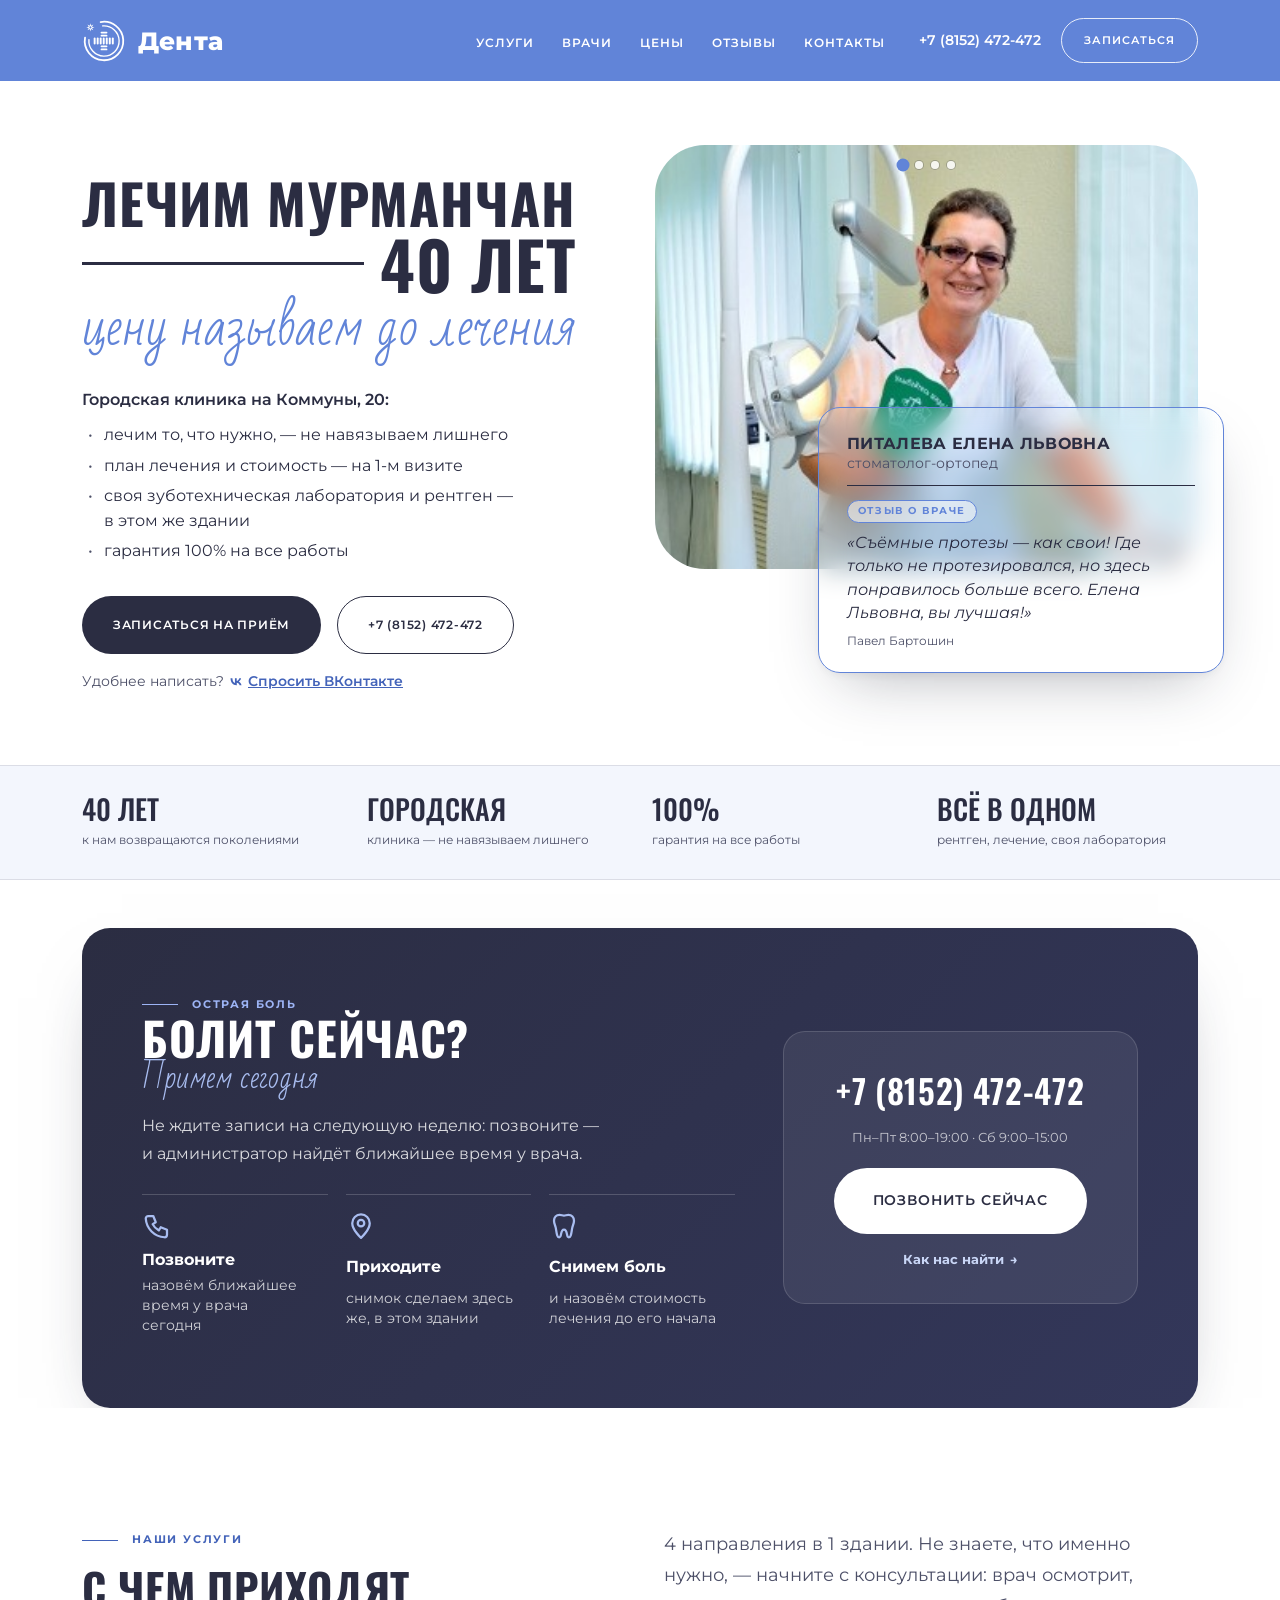
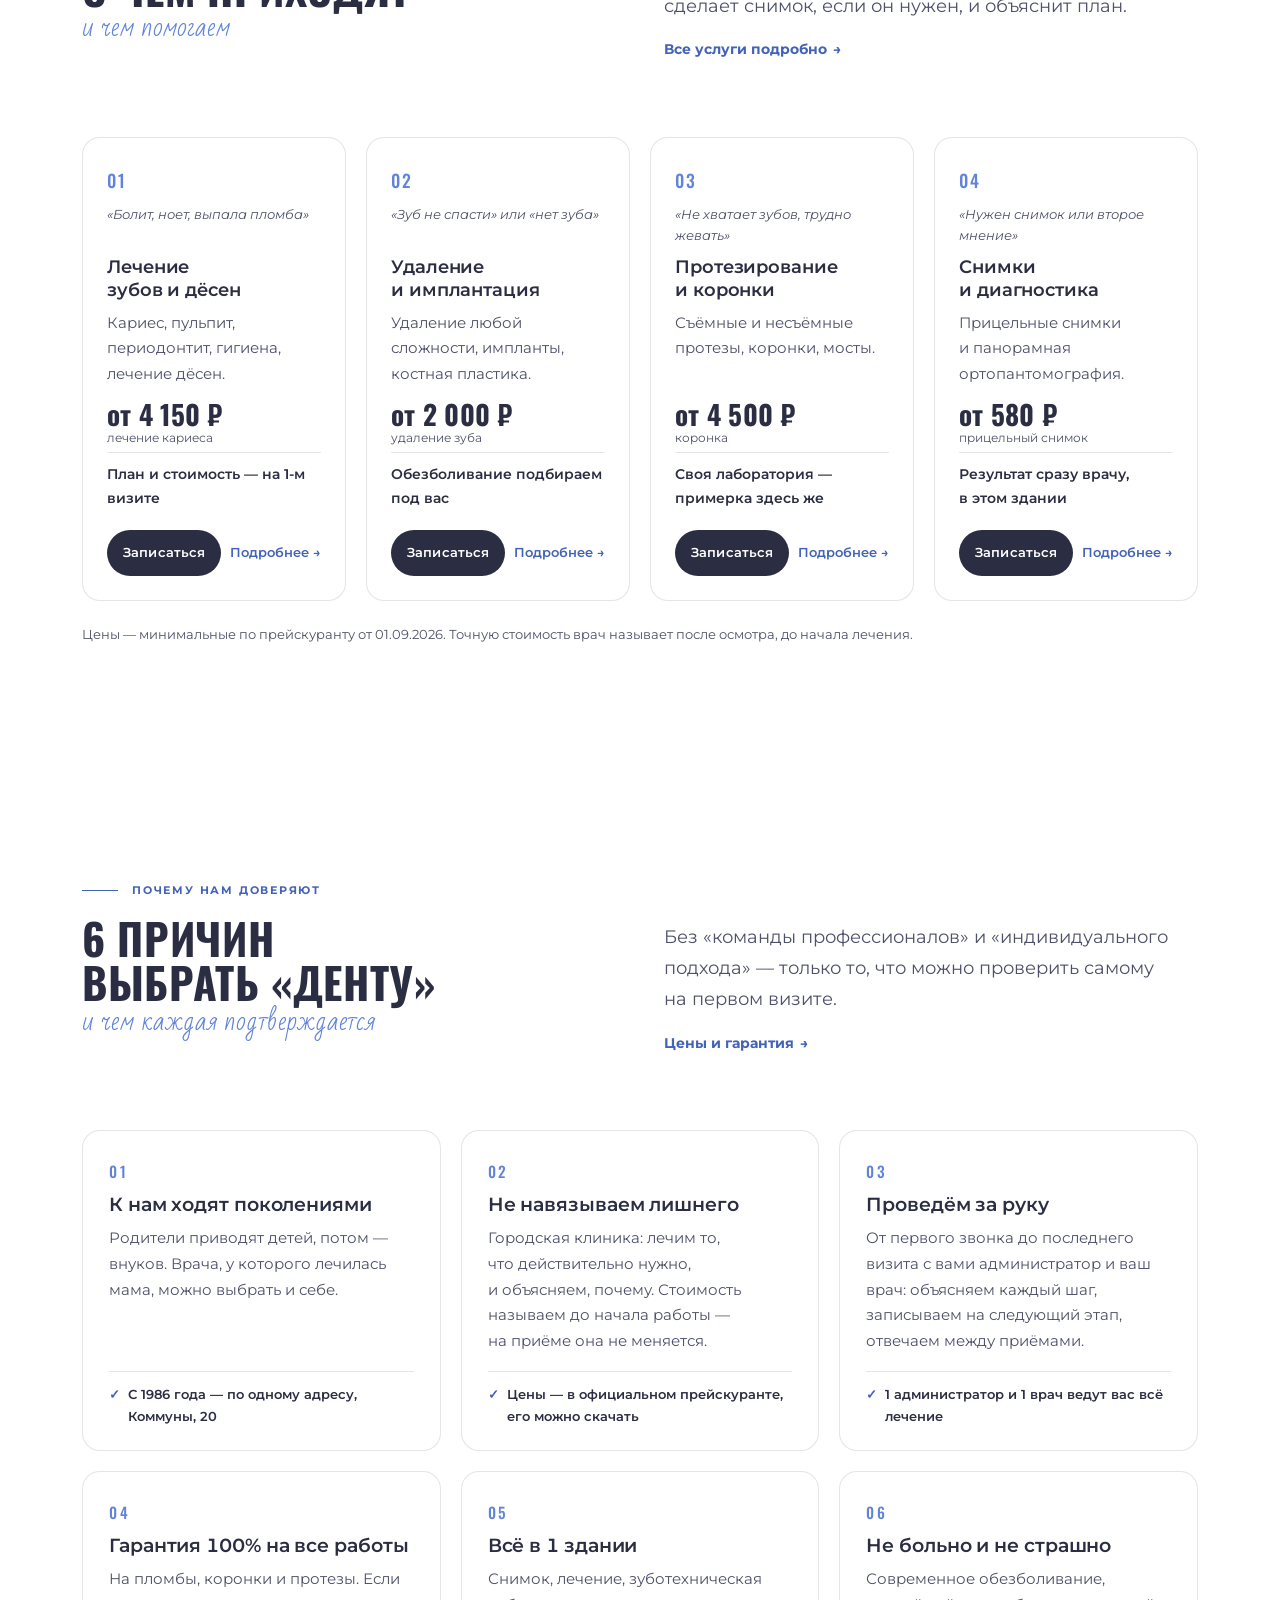
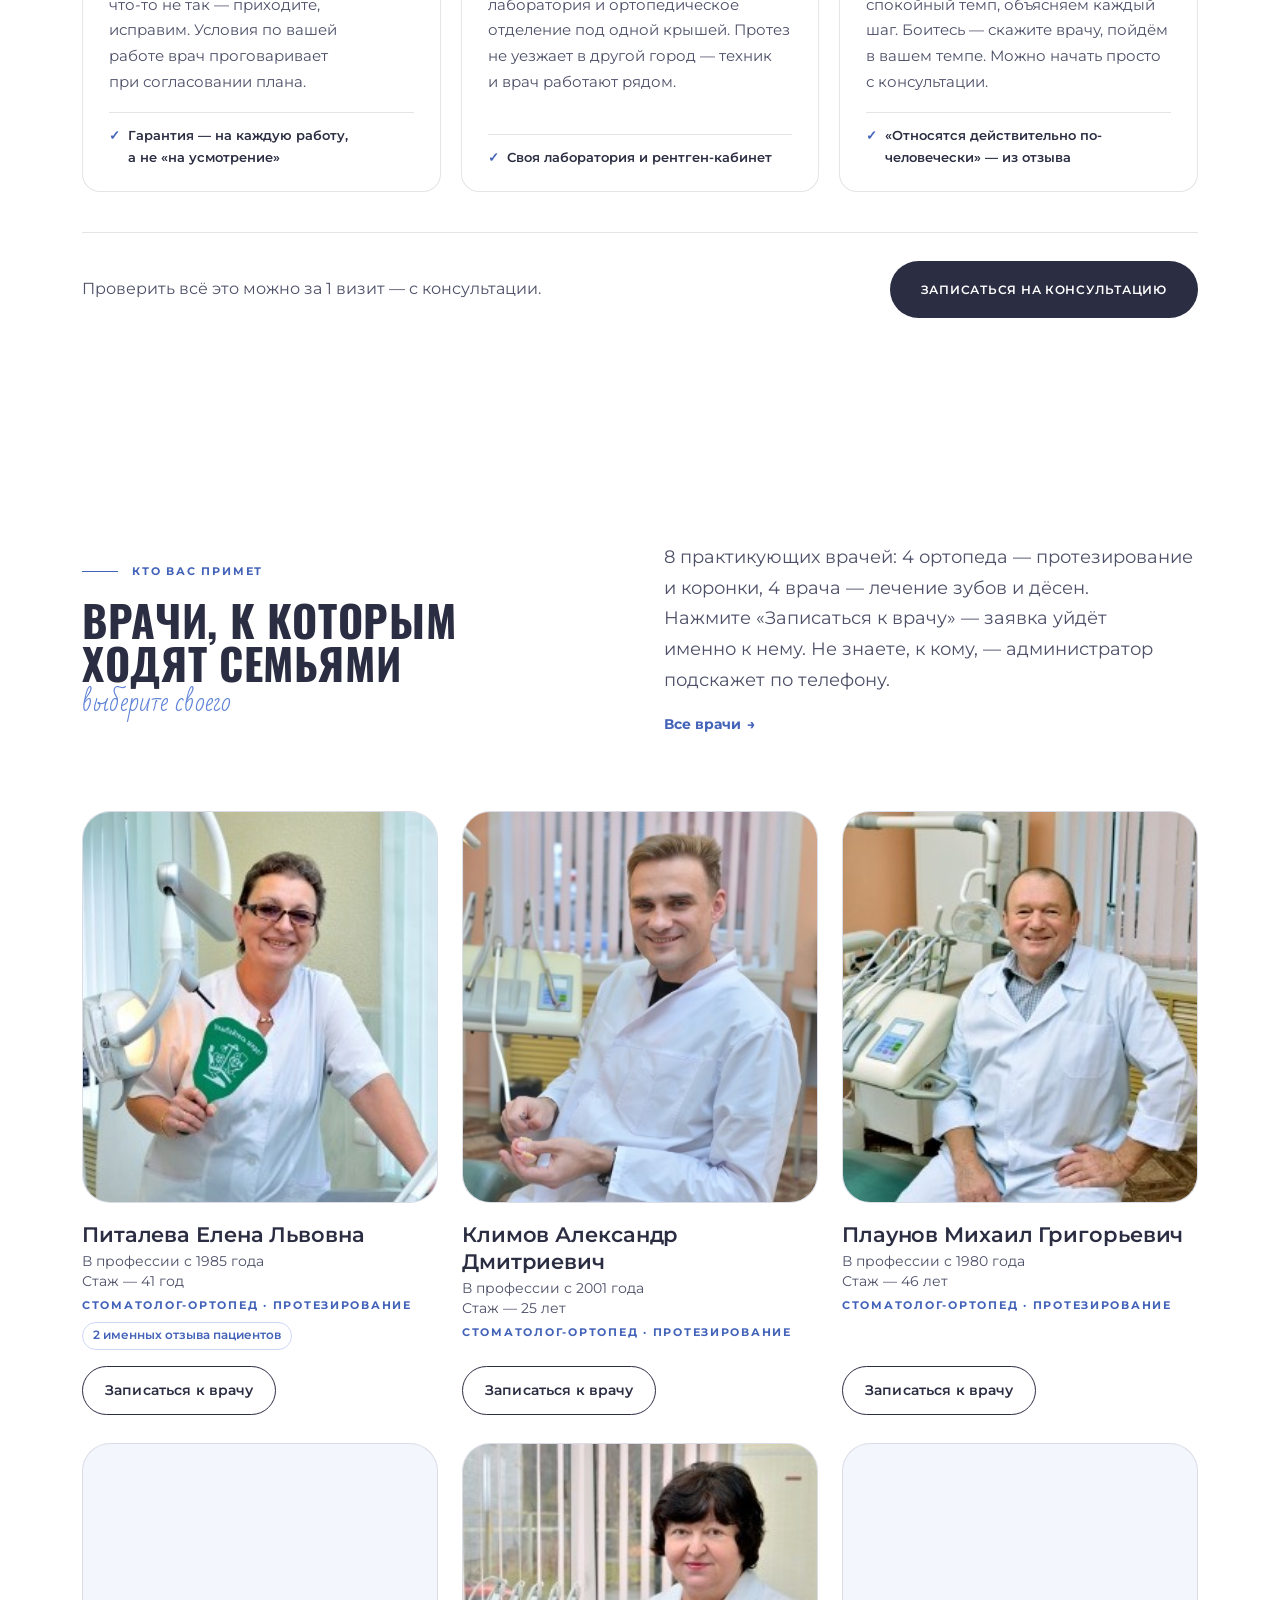
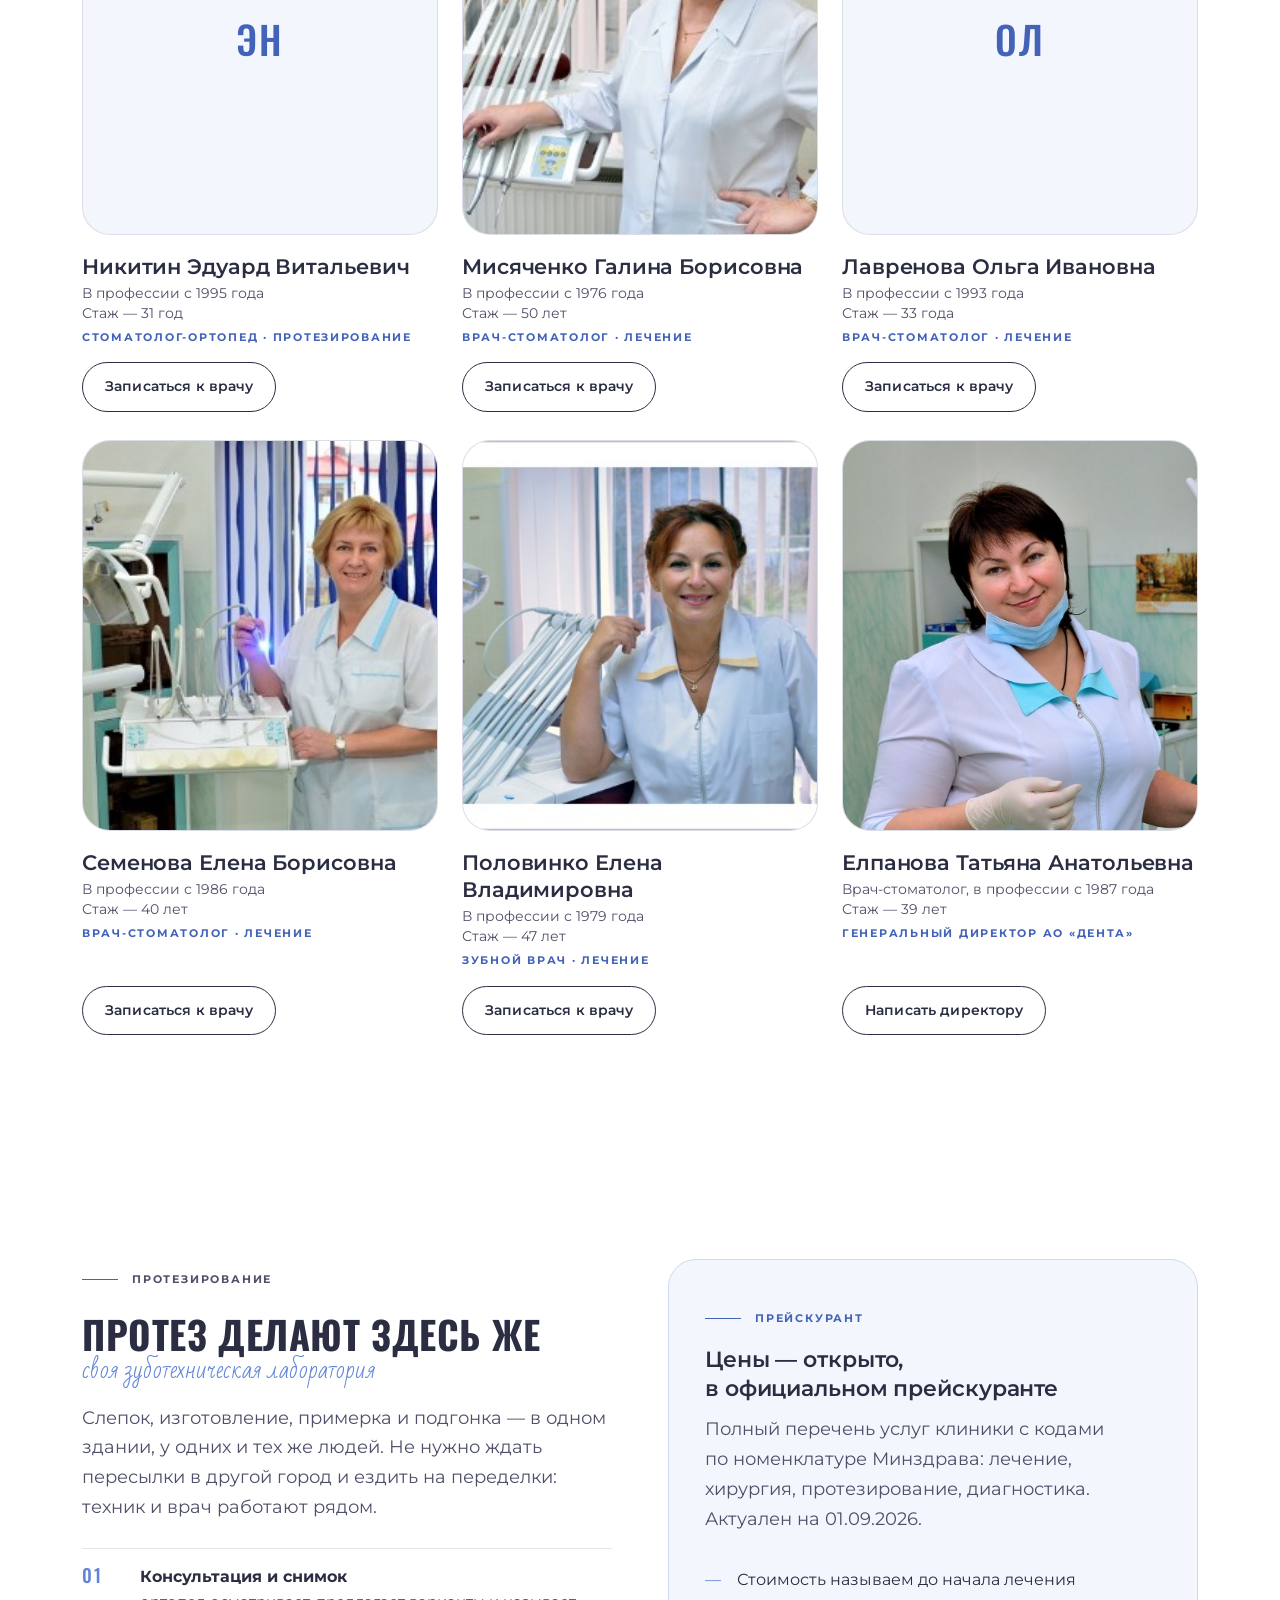
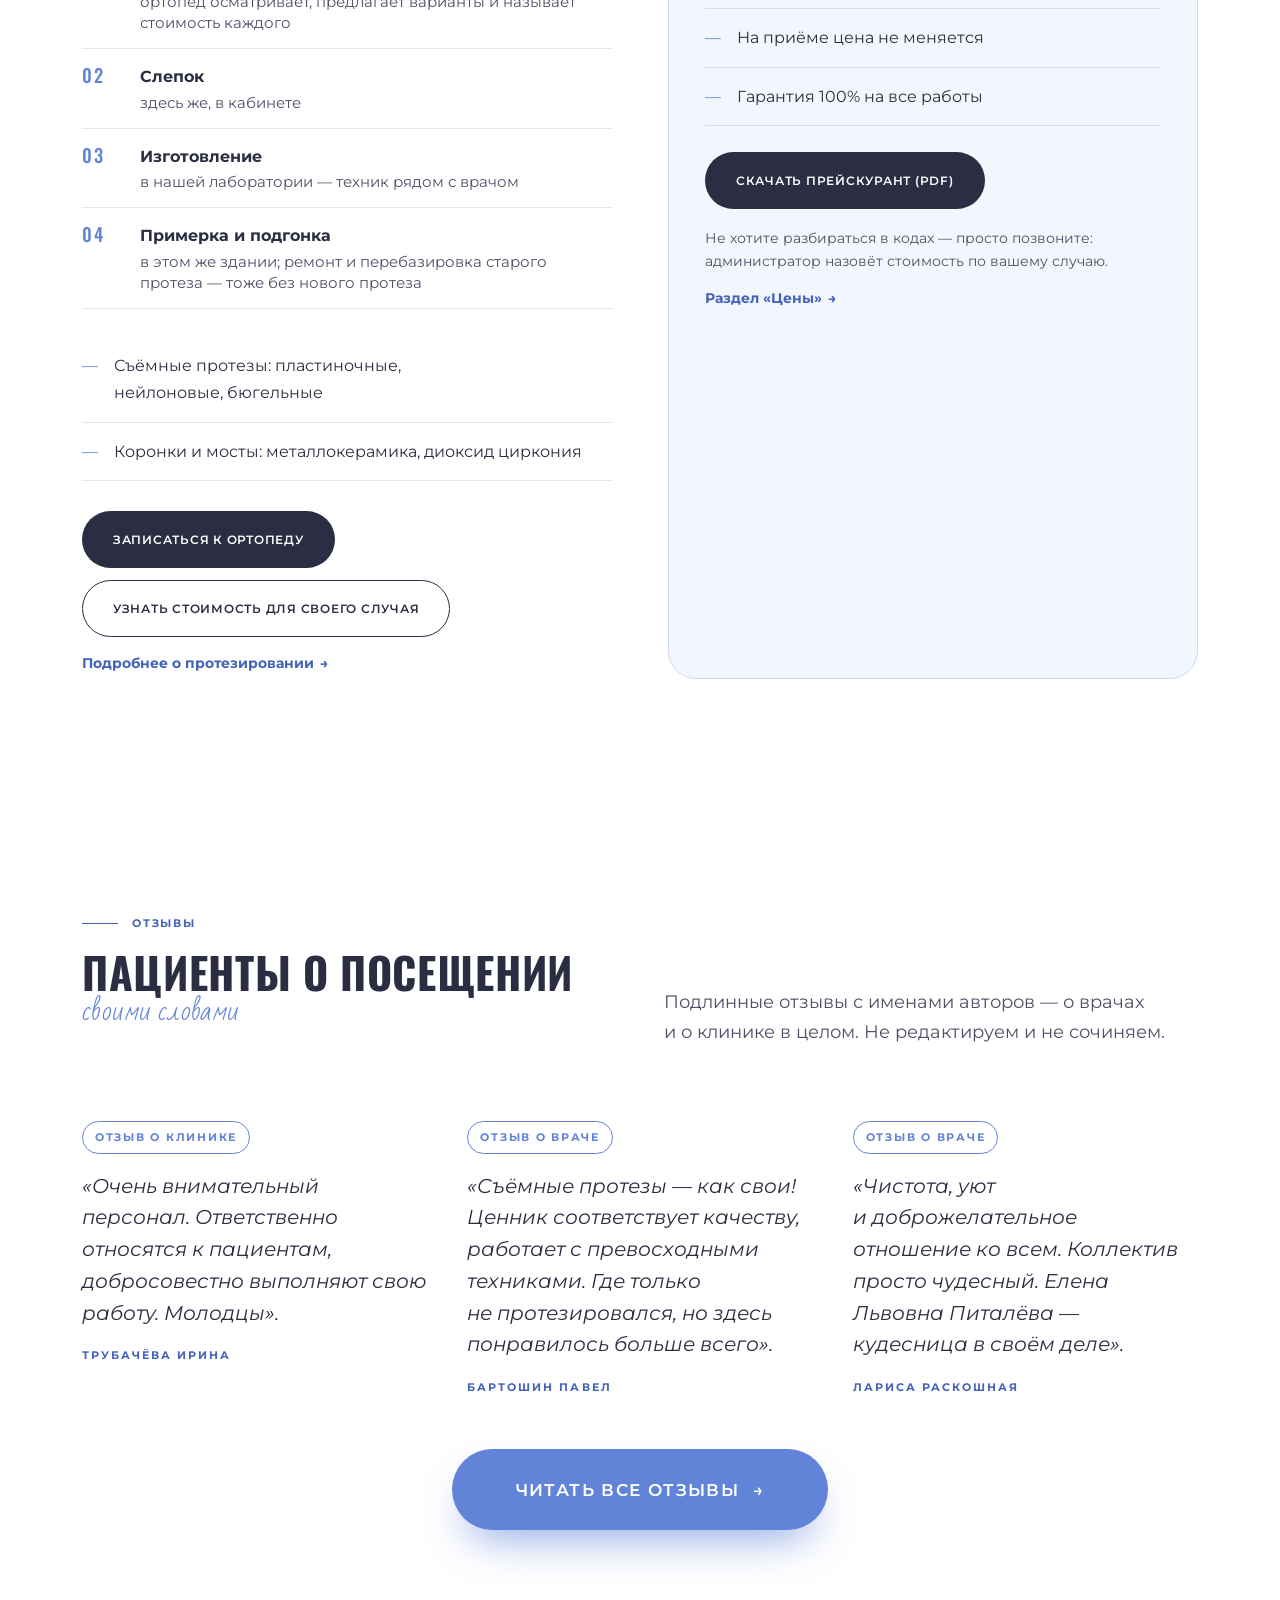
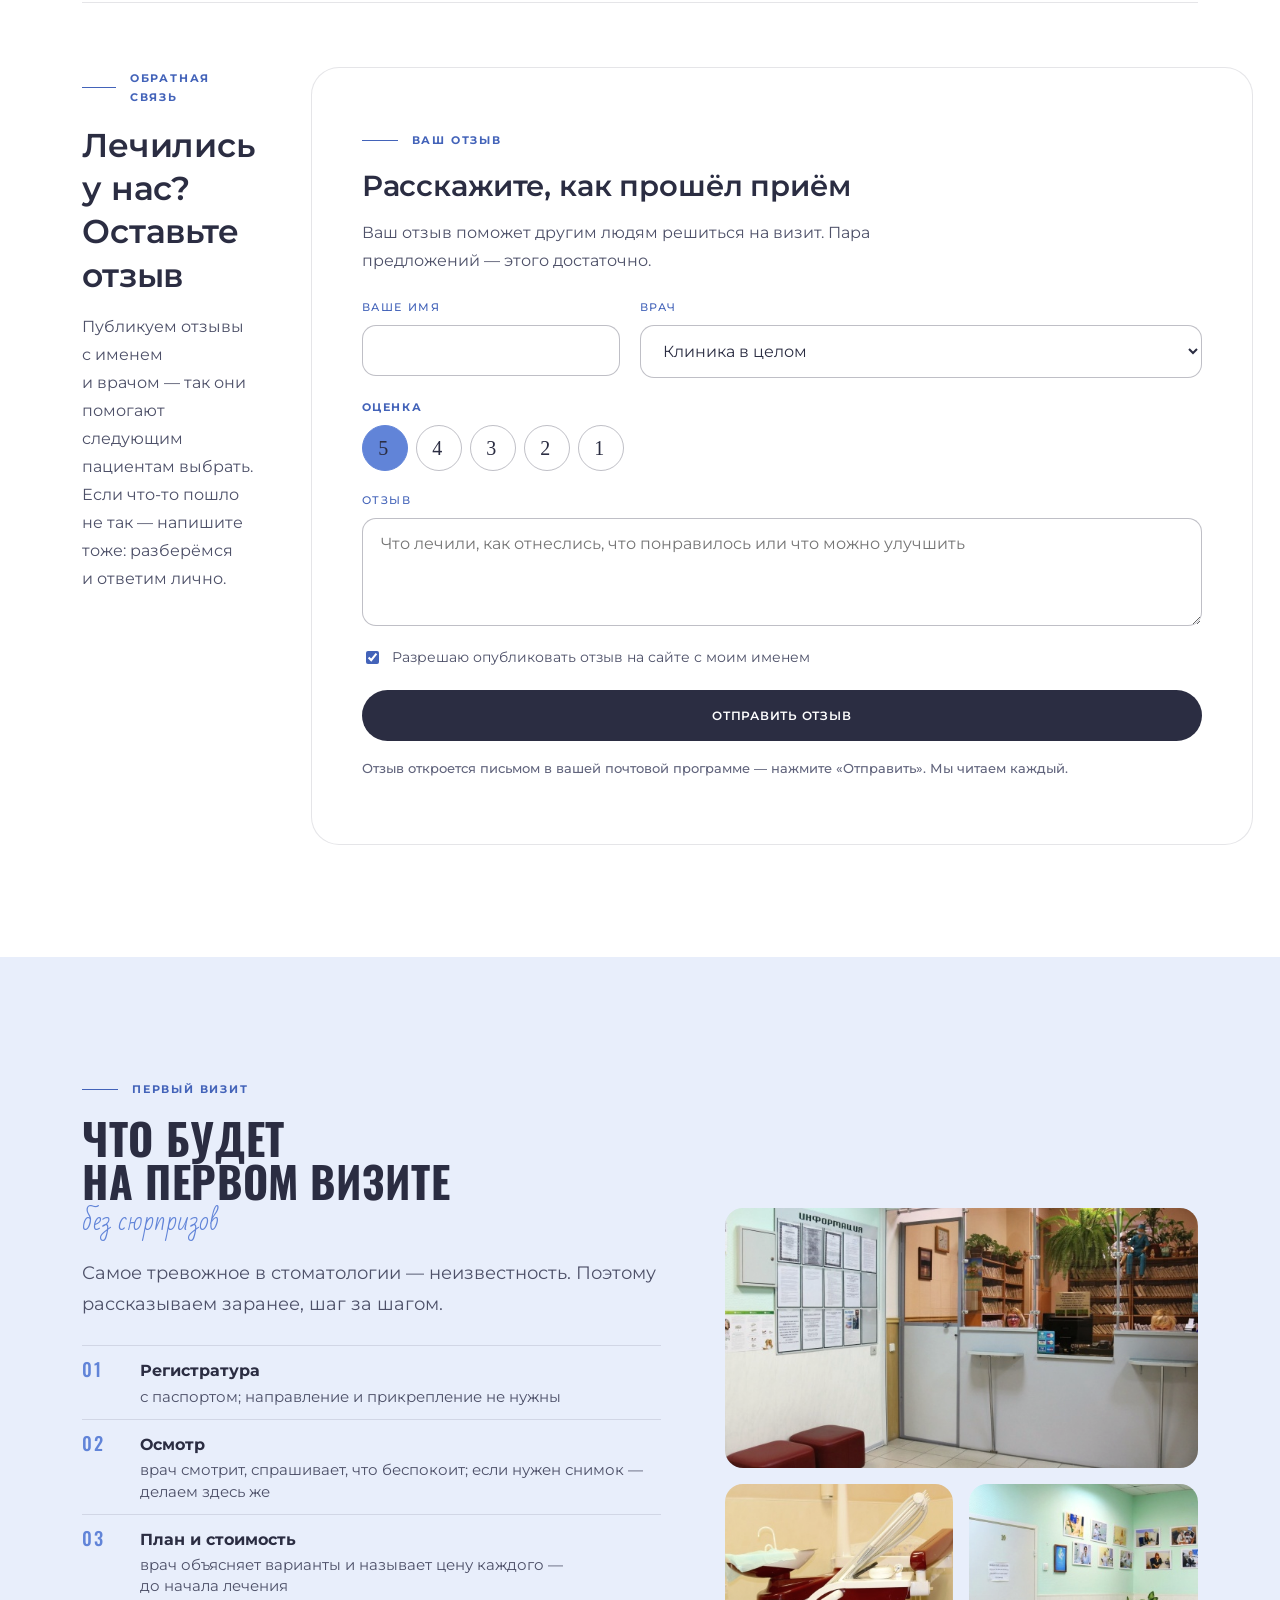
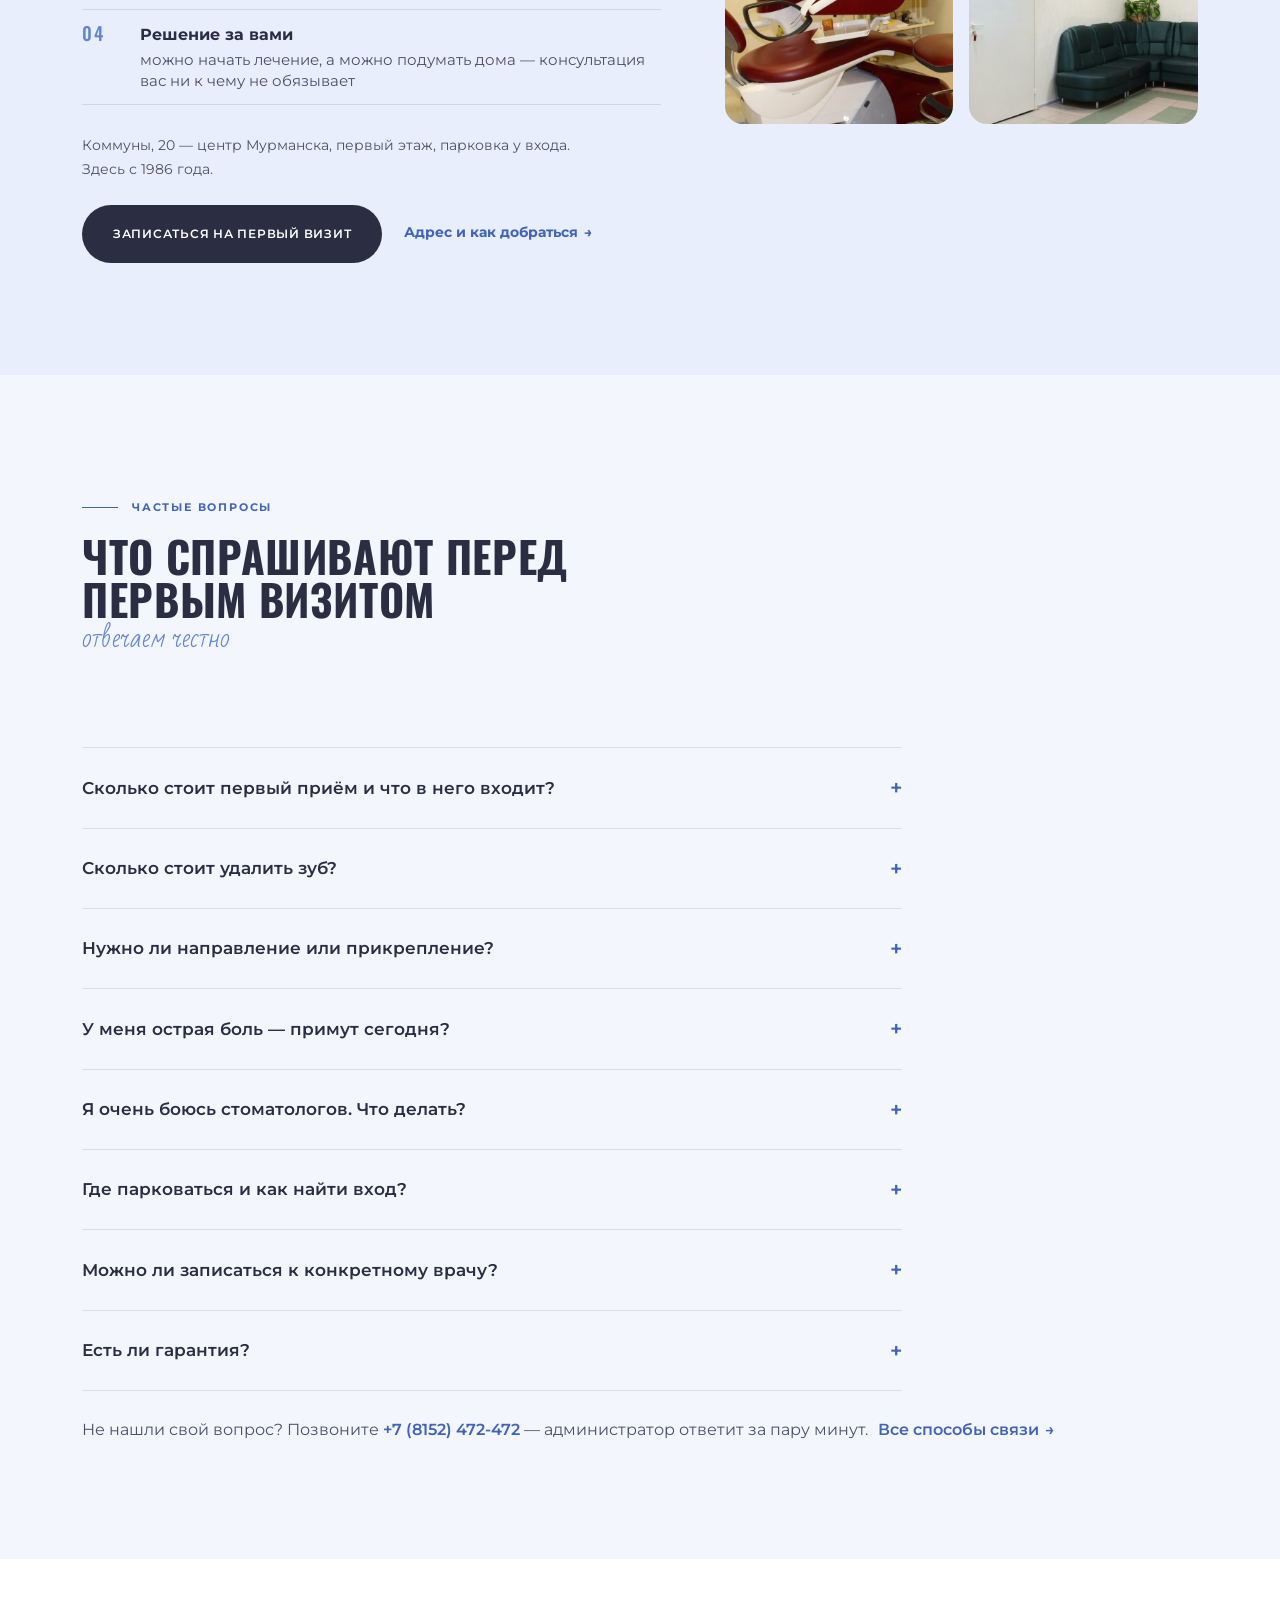
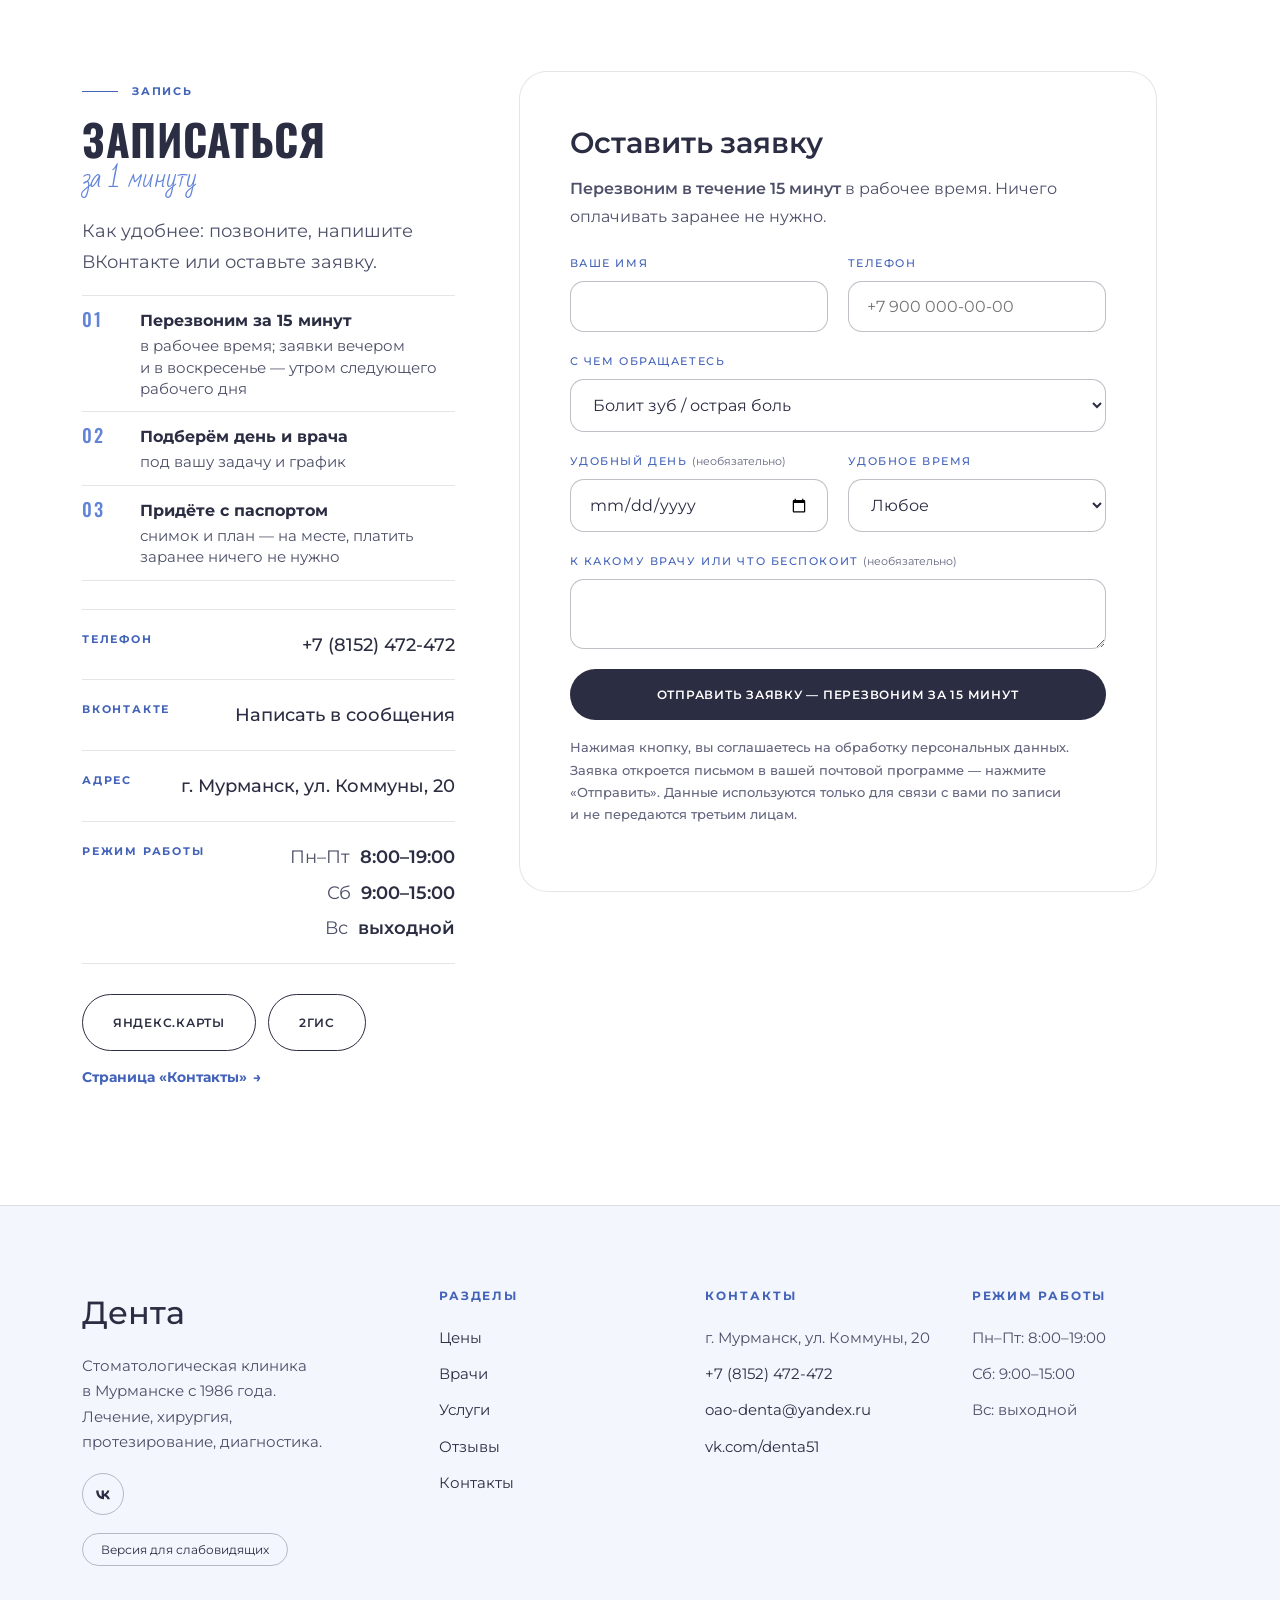
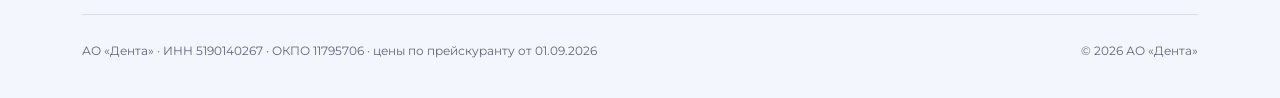
==== index.html @ 6d4397ff "v18: designer revisions - fonts, colors, hero slider, service cards with prices, typograph Co-Author" ====
<!DOCTYPE html>
<html lang="ru">
<head>
<meta charset="UTF-8">
<meta name="viewport" content="width=device-width, initial-scale=1.0">
<title>Дента — стоматология в Мурманске с 1986 года: врачи, запись</title>
<meta name="description" content="Городская стоматология «Дента», Мурманск, ул. Коммуны, 20 — 40 лет. Лечим то, что нужно, и называем цену до лечения. Своя зуботехническая лаборатория, рентген, гарантия 100%. Запись: +7 (8152) 472-472.">
<link rel="icon" href="data:image/svg+xml,%3Csvg xmlns='http://www.w3.org/2000/svg' viewBox='0 0 64 64'%3E%3Ccircle cx='32' cy='32' r='32' fill='%236184D8'/%3E%3Cg fill='%23ffffff'%3E%3Crect x='26' y='14' width='12' height='36' rx='4'/%3E%3Crect x='14' y='26' width='36' height='12' rx='4'/%3E%3C/g%3E%3C/svg%3E">
<meta name="theme-color" content="#6184D8">
<link rel="canonical" href="https://dobermantrader.github.io/denta-site/">
<meta property="og:type" content="website">
<meta property="og:locale" content="ru_RU">
<meta property="og:site_name" content="Стоматология «Дента», Мурманск">
<meta property="og:title" content="Дента — стоматология в Мурманске с 1986 года: врачи, запись">
<meta property="og:description" content="Городская стоматология «Дента», Мурманск — 40 лет. Лечим то, что нужно, и называем цену до лечения. Своя лаборатория, рентген, гарантия 100%.">
<meta property="og:url" content="https://dobermantrader.github.io/denta-site/">
<meta property="og:image" content="https://dobermantrader.github.io/denta-site/assets/img/doctors/pitaleva.jpg">
<meta name="twitter:card" content="summary_large_image">
<link rel="preconnect" href="https://fonts.googleapis.com">
<link rel="preconnect" href="https://fonts.gstatic.com" crossorigin>
<link rel="stylesheet" href="assets/css/style.css?v=27">
<script type="application/ld+json">
{"@context":"https://schema.org","@type":"Dentist","name":"Стоматология «Дента»","legalName":"АО «Дента»","url":"https://dobermantrader.github.io/denta-site/","image":"https://dobermantrader.github.io/denta-site/assets/img/doctors/pitaleva.jpg","telephone":"+7-8152-47-24-72","email":"oao-denta@yandex.ru","foundingDate":"1986","address":{"@type":"PostalAddress","streetAddress":"ул. Коммуны, 20","addressLocality":"Мурманск","postalCode":"183038","addressCountry":"RU"},"openingHoursSpecification":[{"@type":"OpeningHoursSpecification","dayOfWeek":["Monday","Tuesday","Wednesday","Thursday","Friday"],"opens":"08:00","closes":"19:00"},{"@type":"OpeningHoursSpecification","dayOfWeek":"Saturday","opens":"09:00","closes":"15:00"}],"sameAs":["https://vk.com/denta51"],"priceRange":"₽₽"}
</script>
</head>
<body>
<a class="skip-link" href="#main">Перейти к содержимому</a>

<header class="site-header">
  <div class="container">
    <a class="brand" href="index.html">
      <svg class="brand__mark" viewBox="0 0 64 64" aria-hidden="true">
        <path d="M27.14 4.43 A28 28 0 1 1 4.43 27.14" fill="none" stroke="#33231f" stroke-width="2.6" stroke-linecap="round"/>
        <path d="M30.08 10.08 A22 22 0 1 1 10.08 30.08" fill="none" stroke="#836a2c" stroke-width="2" stroke-linecap="round"/>
        <g transform="translate(12.2 12.2)"><path d="M6,0 L2.31,.96 L4.24,4.24 L.96,2.31 L0,6 L-.96,2.31 L-4.24,4.24 L-2.31,.96 L-6,0 L-2.31,-.96 L-4.24,-4.24 L-.96,-2.31 L0,-6 L.96,-2.31 L4.24,-4.24 L2.31,-.96 Z" fill="#836a2c"/><circle r="1.5" fill="#fdfaf6"/></g>
        <g fill="#33231f"><rect x="17" y="27" width="2.8" height="10" rx="1.4"/><rect x="21.4" y="27" width="2.8" height="10" rx="1.4"/><rect x="25.8" y="27" width="2.8" height="10" rx="1.4"/><rect x="30.2" y="27" width="2.8" height="10" rx="1.4"/><rect x="34.6" y="27" width="2.8" height="10" rx="1.4"/><rect x="39" y="27" width="2.8" height="10" rx="1.4"/><rect x="43.4" y="27" width="2.8" height="10" rx="1.4"/><rect x="27" y="18.4" width="10" height="2.8" rx="1.4"/><rect x="27" y="22.8" width="10" height="2.8" rx="1.4"/><rect x="27" y="38.4" width="10" height="2.8" rx="1.4"/><rect x="27" y="42.8" width="10" height="2.8" rx="1.4"/></g>
      </svg>
      <span class="brand__text"><strong>Дента</strong><span>Мурманск · с 1986 года</span></span>
    </a>
    <nav class="main-nav" aria-label="Основная навигация">
      <ul class="main-nav__links">
        <li><a href="uslugi.html">Услуги</a></li>
        <li><a href="vrachi.html">Врачи</a></li>
        <li><a href="tseny.html">Цены</a></li>
        <li><a href="otzyvy.html">Отзывы</a></li>
        <li><a href="kontakty.html">Контакты</a></li>
      </ul>
      <div class="header-contacts">
        <a class="header-phone" href="tel:+78152472472">+7 (8152) 472-472</a>
        <a class="btn btn--gold btn--sm" href="#zapis">Записаться</a>
        <button class="nav-toggle" aria-label="Открыть меню" aria-expanded="false"><span></span><span></span><span></span></button>
      </div>
    </nav>
  </div>
</header>

<main id="main">
  <section class="hero">
    <div class="container">
      <div class="hero__inner">
        <p class="eyebrow">Городская стоматология · Мурманск · с 1986 года</p>
        <h1>
          <span class="hero__title-line">Лечим мурманчан</span>
          <span class="hero__title-num"><b>40 лет</b></span>
          <em>цену называем до лечения</em>
        </h1>
        <p class="hero__intro">Городская клиника на Коммуны, 20:</p>
        <ul class="hero__list">
          <li>лечим то, что нужно, — не навязываем лишнего</li>
          <li>план лечения и стоимость — на 1-м визите</li>
          <li>своя зуботехническая лаборатория и рентген — в этом же здании</li>
          <li>гарантия 100% на все работы</li>
        </ul>
        <div class="hero__actions">
          <a class="btn btn--primary" href="#zapis">Записаться на приём</a>
          <a class="btn btn--outline" href="tel:+78152472472">+7 (8152) 472-472</a>
        </div>
        <p class="hero__note">Удобнее написать? <a href="https://vk.me/denta51" target="_blank" rel="noopener"><svg viewBox="0 0 24 24" fill="currentColor" aria-hidden="true"><path d="M12.7 18.2c-5.6 0-8.8-3.9-8.9-10.3h2.8c.1 4.7 2.2 6.7 3.8 7.1V7.9h2.7v4.1c1.6-.2 3.3-2 3.9-4.1h2.6c-.4 2.5-2.2 4.3-3.5 5 1.3.6 3.4 2.2 4.2 5.3h-2.9c-.6-1.9-2.1-3.4-4.2-3.6v3.6h-.5z"/></svg>Спросить ВКонтакте</a></p>
      </div>
      <div class="hero__slides" data-slides aria-roledescription="слайд-шоу" aria-label="Врачи клиники и отзывы пациентов">
        <figure class="hero__slide is-active">
          <img class="hero__photo" src="assets/img/doctors/pitaleva.jpg?v=2" alt="Питалева Елена Львовна, стоматолог-ортопед" style="object-position:58% 30%">
          <figcaption><div class="hero__reviews"><blockquote class="hero__review"><span class="hero__tag">Отзыв о враче</span><p class="hero__quote">«Съёмные протезы — как свои! Где только не протезировался, но здесь понравилось больше всего. Елена Львовна, вы лучшая!»</p><cite>Павел Бартошин</cite></blockquote></div><b>Питалева Елена Львовна</b><span>стоматолог-ортопед</span></figcaption>
        </figure>
        <figure class="hero__slide">
          <img class="hero__photo" src="assets/img/doctors/klimov.jpg?v=2" alt="Климов Александр Дмитриевич, стоматолог-ортопед" style="object-position:70% 20%">
          <figcaption><div class="hero__reviews"><blockquote class="hero__review"><span class="hero__tag">Отзыв о клинике</span><p class="hero__quote">«Очень внимательный персонал. Ответственно относятся к пациентам, добросовестно выполняют свою работу».</p><cite>Ирина Трубачёва</cite></blockquote></div><b>Климов Александр Дмитриевич</b><span>стоматолог-ортопед</span></figcaption>
        </figure>
        <figure class="hero__slide">
          <img class="hero__photo" src="assets/img/doctors/pitaleva.jpg?v=2" alt="Питалева Елена Львовна, стоматолог-ортопед" style="object-position:58% 30%">
          <figcaption><div class="hero__reviews"><blockquote class="hero__review"><span class="hero__tag">Отзыв о враче</span><p class="hero__quote">«Коллектив просто чудесный. Елена Львовна Питалёва — просто кудесница в своём деле. Рекомендую, не пожалеете».</p><cite>Лариса Раскошная</cite></blockquote></div><b>Питалева Елена Львовна</b><span>стоматолог-ортопед</span></figcaption>
        </figure>
        <figure class="hero__slide">
          <img class="hero__photo" src="assets/img/doctors/misyachenko.jpg?v=2" alt="Мисяченко Галина Борисовна, врач-стоматолог" style="object-position:62% 25%">
          <figcaption><div class="hero__reviews"><blockquote class="hero__review"><span class="hero__tag">Отзыв о клинике</span><p class="hero__quote">«Великолепный специалист, очень довольна. Знает свою работу и относится действительно по-человечески».</p><cite>Женечка Ильинова</cite></blockquote></div><b>Мисяченко Галина Борисовна</b><span>врач-стоматолог</span></figcaption>
        </figure>
        <div class="hero__dots" role="tablist" aria-label="Переключение слайдов"></div>
      </div>
    </div>
  </section>

  <div class="trust-bar">
    <div class="container">
      <a href="#pochemu"><b>40 лет</b><span>к нам возвращаются поколениями</span></a>
      <a href="tseny.html"><b>Городская</b><span>клиника — не навязываем лишнего</span></a>
      <a href="#faq"><b>100%</b><span>гарантия на все работы</span></a>
      <a href="#pervyj-vizit"><b>Всё в одном</b><span>рентген, лечение, своя лаборатория</span></a>
    </div>
  </div>

  <section class="section urgent-section">
    <div class="container">
      <div class="urgent urgent--big urgent--offer">
        <div class="urgent__main">
          <p class="eyebrow">Острая боль</p>
          <h2>Болит сейчас? <em>Примем сегодня</em></h2>
          <p class="urgent__lead">Не ждите записи на следующую неделю: позвоните — и администратор найдёт ближайшее время у врача.</p>
          <ol class="urgent__steps urgent__steps--icons">
            <li><svg class="urgent__ico" viewBox="0 0 24 24" fill="none" stroke="currentColor" stroke-width="1.8" stroke-linecap="round" stroke-linejoin="round" aria-hidden="true"><path d="M5 4h4l2 5-2.5 1.5a11 11 0 0 0 5 5L15 13l5 2v4a2 2 0 0 1-2 2A16 16 0 0 1 3 6a2 2 0 0 1 2-2z"/></svg><b>Позвоните</b><span>назовём ближайшее время у врача сегодня</span></li>
            <li><svg class="urgent__ico" viewBox="0 0 24 24" fill="none" stroke="currentColor" stroke-width="1.8" stroke-linecap="round" stroke-linejoin="round" aria-hidden="true"><path d="M12 21.5s7-6.4 7-11.8A7 7 0 0 0 5 9.700c0 5.400 7 11.800 7 11.800z"/><circle cx="12" cy="9.700" r="2.600"/></svg><b>Приходите</b><span>снимок сделаем здесь же, в этом здании</span></li>
            <li><svg class="urgent__ico" viewBox="0 0 24 24" fill="none" stroke="currentColor" stroke-width="1.8" stroke-linecap="round" stroke-linejoin="round" aria-hidden="true"><path d="M8.500 3C5.800 3 4 5 4 7.700c0 2.100.8 3.400 1.300 5.300.5 2 .6 4.600 1.300 6.600.3 1 .9 1.400 1.500 1.400 1 0 1.300-1 1.500-2.300.3-2 .7-3.900 2.400-3.900s2.100 1.900 2.400 3.900c.2 1.300.5 2.300 1.500 2.300.6 0 1.200-.4 1.500-1.400.7-2 .8-4.600 1.300-6.600.5-1.900 1.300-3.200 1.300-5.300C20 5 18.200 3 15.500 3c-1.400 0-2.300.7-3.500.7S9.900 3 8.500 3z"/></svg><b>Снимем боль</b><span>и назовём стоимость лечения до его начала</span></li>
          </ol>
        </div>
        <div class="urgent__cta">
          <a class="urgent__phone" href="tel:+78152472472">+7 (8152) 472-472</a>
          <span class="urgent__hours">Пн–Пт 8:00–19:00 · Сб 9:00–15:00</span>
          <a class="btn btn--white btn--lg" href="tel:+78152472472">Позвонить сейчас</a>
          <a class="section-link section-link--light" href="kontakty.html">Как нас найти <span aria-hidden="true">→</span></a>
        </div>
      </div>
    </div>
  </section>

  <section class="section section--white" id="uslugi">
    <div class="container">
      <div class="section-head">
        <div>
          <p class="eyebrow">Наши услуги</p>
          <h2>С чем приходят <em>и чем помогаем</em></h2>
        </div>
        <div><p class="lede">4 направления в 1 здании. Не знаете, что именно нужно, — начните с консультации: врач осмотрит, сделает снимок, если он нужен, и объяснит план.</p><a class="section-link" href="uslugi.html">Все услуги подробно <span aria-hidden="true">→</span></a></div>
      </div>
      <div class="directions">
        <div class="direction">
          <span class="direction__num">01</span>
          <span class="direction__case">«Болит, ноет, выпала пломба»</span>
          <h3>Лечение зубов и дёсен</h3>
          <p>Кариес, пульпит, периодонтит, гигиена, лечение дёсен.</p>
          <span class="direction__price">от 4 150 ₽ <small>лечение кариеса</small></span>
          <b class="direction__win">План и стоимость — на 1-м визите</b>
          <div class="direction__actions"><a class="btn btn--primary btn--sm" href="#zapis" data-service="Лечение кариеса">Записаться</a><a class="direction__go" href="uslugi.html#terapiya">Подробнее →</a></div>
        </div>
        <div class="direction">
          <span class="direction__num">02</span>
          <span class="direction__case">«Зуб не спасти» или «нет зуба»</span>
          <h3>Удаление и имплантация</h3>
          <p>Удаление любой сложности, импланты, костная пластика.</p>
          <span class="direction__price">от 2 000 ₽ <small>удаление зуба</small></span>
          <b class="direction__win">Обезболивание подбираем под вас</b>
          <div class="direction__actions"><a class="btn btn--primary btn--sm" href="#zapis" data-service="Удаление зуба">Записаться</a><a class="direction__go" href="uslugi.html#hirurgiya">Подробнее →</a></div>
        </div>
        <div class="direction">
          <span class="direction__num">03</span>
          <span class="direction__case">«Не хватает зубов, трудно жевать»</span>
          <h3>Протезирование и коронки</h3>
          <p>Съёмные и несъёмные протезы, коронки, мосты.</p>
          <span class="direction__price">от 4 500 ₽ <small>коронка</small></span>
          <b class="direction__win">Своя лаборатория — примерка здесь же</b>
          <div class="direction__actions"><a class="btn btn--primary btn--sm" href="#zapis" data-service="Протезирование / коронки">Записаться</a><a class="direction__go" href="uslugi.html#ortopediya">Подробнее →</a></div>
        </div>
        <div class="direction">
          <span class="direction__num">04</span>
          <span class="direction__case">«Нужен снимок или второе мнение»</span>
          <h3>Снимки и диагностика</h3>
          <p>Прицельные снимки и панорамная ортопантомография.</p>
          <span class="direction__price">от 580 ₽ <small>прицельный снимок</small></span>
          <b class="direction__win">Результат сразу врачу, в этом здании</b>
          <div class="direction__actions"><a class="btn btn--primary btn--sm" href="#zapis" data-service="Снимок / диагностика">Записаться</a><a class="direction__go" href="uslugi.html#diagnostika">Подробнее →</a></div>
        </div>
      </div>
      <p class="directions__note">Цены — минимальные по прейскуранту от 01.09.2026. Точную стоимость врач называет после осмотра, до начала лечения.</p>
    </div>
  </section>

  <section class="section section--blush section--lined" id="pochemu">
    <div class="container">
      <div class="section-head">
        <div>
          <p class="eyebrow">Почему нам доверяют</p>
          <h2>6 причин выбрать «Денту» <em>и чем каждая подтверждается</em></h2>
        </div>
        <div><p class="lede">Без «команды профессионалов» и «индивидуального подхода» — только то, что можно проверить самому на первом визите.</p><a class="section-link" href="tseny.html">Цены и гарантия <span aria-hidden="true">→</span></a></div>
      </div>
      <div class="reasons">
        <div class="reason">
          <span class="reason__num">01</span>
          <h3>К нам ходят поколениями</h3>
          <p>Родители приводят детей, потом — внуков. Врача, у которого лечилась мама, можно выбрать и себе.</p>
          <span class="reason__proof">С 1986 года — по одному адресу, Коммуны, 20</span>
        </div>
        <div class="reason">
          <span class="reason__num">02</span>
          <h3>Не навязываем лишнего</h3>
          <p>Городская клиника: лечим то, что действительно нужно, и объясняем, почему. Стоимость называем до начала работы — на приёме она не меняется.</p>
          <span class="reason__proof">Цены — в официальном прейскуранте, его можно скачать</span>
        </div>
        <div class="reason">
          <span class="reason__num">03</span>
          <h3>Проведём за руку</h3>
          <p>От первого звонка до последнего визита с вами администратор и ваш врач: объясняем каждый шаг, записываем на следующий этап, отвечаем между приёмами.</p>
          <span class="reason__proof">1 администратор и 1 врач ведут вас всё лечение</span>
        </div>
        <div class="reason">
          <span class="reason__num">04</span>
          <h3>Гарантия 100% на все работы</h3>
          <p>На пломбы, коронки и протезы. Если что-то не так — приходите, исправим. Условия по вашей работе врач проговаривает при согласовании плана.</p>
          <span class="reason__proof">Гарантия — на каждую работу, а не «на усмотрение»</span>
        </div>
        <div class="reason">
          <span class="reason__num">05</span>
          <h3>Всё в 1 здании</h3>
          <p>Снимок, лечение, зуботехническая лаборатория и ортопедическое отделение под одной крышей. Протез не уезжает в другой город — техник и врач работают рядом.</p>
          <span class="reason__proof">Своя лаборатория и рентген-кабинет</span>
        </div>
        <div class="reason">
          <span class="reason__num">06</span>
          <h3>Не больно и не страшно</h3>
          <p>Современное обезболивание, спокойный темп, объясняем каждый шаг. Боитесь — скажите врачу, пойдём в вашем темпе. Можно начать просто с консультации.</p>
          <span class="reason__proof">«Относятся действительно по-человечески» — из отзыва</span>
        </div>
      </div>
      <div class="section-cta">
        <p>Проверить всё это можно за 1 визит — с консультации.</p>
        <a class="btn btn--primary" href="#zapis" data-service="Пока не знаю — нужна консультация">Записаться на консультацию</a>
      </div>
    </div>
  </section>

  <section class="section" id="vrachi">
    <div class="container">
      <div class="section-head">
        <div>
          <p class="eyebrow">Кто вас примет</p>
          <h2>Врачи, к которым ходят семьями <em>выберите своего</em></h2>
        </div>
        <div><p class="lede">8 практикующих врачей: 4 ортопеда — протезирование и коронки, 4 врача — лечение зубов и дёсен. Нажмите «Записаться к врачу» — заявка уйдёт именно к нему. Не знаете, к кому, — администратор подскажет по телефону.</p><a class="section-link" href="vrachi.html">Все врачи <span aria-hidden="true">→</span></a></div>
      </div>
      <div class="team">
        <div class="doctor"><img class="doctor__photo" src="assets/img/doctors/pitaleva.jpg?v=2" alt="Питалева Елена Львовна" loading="lazy"><div class="doctor__body"><h3><a href="vrachi.html#pitaleva">Питалева Елена Львовна</a></h3><p class="doctor__since">В профессии с 1985 года<br>Стаж — 41 год</p><p class="role">Стоматолог-ортопед · протезирование</p><a class="doctor__tag" href="vrachi.html#pitaleva">2 именных отзыва пациентов</a></div><a class="btn btn--outline btn--sm" href="#zapis" data-doctor="Питалева Елена Львовна">Записаться к врачу</a></div>
        <div class="doctor"><img class="doctor__photo" src="assets/img/doctors/klimov.jpg?v=2" alt="Климов Александр Дмитриевич" loading="lazy"><div class="doctor__body"><h3><a href="vrachi.html#klimov">Климов Александр Дмитриевич</a></h3><p class="doctor__since">В профессии с 2001 года<br>Стаж — 25 лет</p><p class="role">Стоматолог-ортопед · протезирование</p></div><a class="btn btn--outline btn--sm" href="#zapis" data-doctor="Климов Александр Дмитриевич">Записаться к врачу</a></div>
        <div class="doctor"><img class="doctor__photo" src="assets/img/doctors/plaunov.jpg?v=2" alt="Плаунов Михаил Григорьевич" loading="lazy"><div class="doctor__body"><h3><a href="vrachi.html#plaunov">Плаунов Михаил Григорьевич</a></h3><p class="doctor__since">В профессии с 1980 года<br>Стаж — 46 лет</p><p class="role">Стоматолог-ортопед · протезирование</p></div><a class="btn btn--outline btn--sm" href="#zapis" data-doctor="Плаунов Михаил Григорьевич">Записаться к врачу</a></div>
        <div class="doctor"><div class="avatar" aria-hidden="true">ЭН</div><div class="doctor__body"><h3><a href="vrachi.html#nikitin">Никитин Эдуард Витальевич</a></h3><p class="doctor__since">В профессии с 1995 года<br>Стаж — 31 год</p><p class="role">Стоматолог-ортопед · протезирование</p></div><a class="btn btn--outline btn--sm" href="#zapis" data-doctor="Никитин Эдуард Витальевич">Записаться к врачу</a></div>
        <div class="doctor"><img class="doctor__photo" src="assets/img/doctors/misyachenko.jpg?v=2" alt="Мисяченко Галина Борисовна" loading="lazy"><div class="doctor__body"><h3><a href="vrachi.html#misyachenko">Мисяченко Галина Борисовна</a></h3><p class="doctor__since">В профессии с 1976 года<br>Стаж — 50 лет</p><p class="role">Врач-стоматолог · лечение</p></div><a class="btn btn--outline btn--sm" href="#zapis" data-doctor="Мисяченко Галина Борисовна">Записаться к врачу</a></div>
        <div class="doctor"><div class="avatar" aria-hidden="true">ОЛ</div><div class="doctor__body"><h3><a href="vrachi.html#lavrenova">Лавренова Ольга Ивановна</a></h3><p class="doctor__since">В профессии с 1993 года<br>Стаж — 33 года</p><p class="role">Врач-стоматолог · лечение</p></div><a class="btn btn--outline btn--sm" href="#zapis" data-doctor="Лавренова Ольга Ивановна">Записаться к врачу</a></div>
        <div class="doctor"><img class="doctor__photo" src="assets/img/doctors/semenova.jpg?v=2" alt="Семенова Елена Борисовна" loading="lazy"><div class="doctor__body"><h3><a href="vrachi.html#semenova">Семенова Елена Борисовна</a></h3><p class="doctor__since">В профессии с 1986 года<br>Стаж — 40 лет</p><p class="role">Врач-стоматолог · лечение</p></div><a class="btn btn--outline btn--sm" href="#zapis" data-doctor="Семенова Елена Борисовна">Записаться к врачу</a></div>
        <div class="doctor"><img class="doctor__photo" src="assets/img/doctors/polovinko.jpg?v=2" alt="Половинко Елена Владимировна" loading="lazy"><div class="doctor__body"><h3><a href="vrachi.html#polovinko">Половинко Елена Владимировна</a></h3><p class="doctor__since">В профессии с 1979 года<br>Стаж — 47 лет</p><p class="role">Зубной врач · лечение</p></div><a class="btn btn--outline btn--sm" href="#zapis" data-doctor="Половинко Елена Владимировна">Записаться к врачу</a></div>
        <div class="doctor"><img class="doctor__photo" src="assets/img/doctors/elpanova.jpg?v=2" alt="Елпанова Татьяна Анатольевна" loading="lazy"><div class="doctor__body"><h3>Елпанова Татьяна Анатольевна</h3><p class="doctor__since">Врач-стоматолог, в профессии с 1987 года<br>Стаж — 39 лет</p><p class="role">Генеральный директор АО «Дента»</p></div><a class="btn btn--outline btn--sm" href="mailto:oao-denta@yandex.ru">Написать директору</a></div>
      </div>

    </div>
  </section>

  <section class="section section--white" id="protezirovanie">
    <div class="container families">
      <div class="family">
        <p class="eyebrow">Протезирование</p>
        <h2>Протез делают здесь же <em>своя зуботехническая лаборатория</em></h2>
        <p>Слепок, изготовление, примерка и подгонка — в одном здании, у одних и тех же людей. Не нужно ждать пересылки в другой город и ездить на переделки: техник и врач работают рядом.</p>
        <ol class="steps">
          <li><b>Консультация и снимок</b><span>ортопед осматривает, предлагает варианты и называет стоимость каждого</span></li>
          <li><b>Слепок</b><span>здесь же, в кабинете</span></li>
          <li><b>Изготовление</b><span>в нашей лаборатории — техник рядом с врачом</span></li>
          <li><b>Примерка и подгонка</b><span>в этом же здании; ремонт и перебазировка старого протеза — тоже без нового протеза</span></li>
        </ol>
        <ul class="service-block__list">
          <li>Съёмные протезы: пластиночные, нейлоновые, бюгельные</li>
          <li>Коронки и мосты: металлокерамика, диоксид циркония</li>
        </ul>
        <div style="display:flex;gap:12px;flex-wrap:wrap;">
          <a class="btn btn--primary" href="#zapis" data-service="Протезирование / коронки">Записаться к ортопеду</a>
          <a class="btn btn--outline" href="#zapis" data-service="Пока не знаю — нужна консультация">Узнать стоимость для своего случая</a>
        </div>
        <a class="section-link" href="uslugi.html#ortopediya">Подробнее о протезировании <span aria-hidden="true">→</span></a>
      </div>
      <div class="mini-price">
        <p class="eyebrow">Прейскурант</p>
        <h3>Цены — открыто, в официальном прейскуранте</h3>
        <p style="color:var(--ink-soft);">Полный перечень услуг клиники с кодами по номенклатуре Минздрава: лечение, хирургия, протезирование, диагностика. Актуален на 01.09.2026.</p>
        <ul class="service-block__list" style="margin:18px 0 26px;">
          <li>Стоимость называем до начала лечения</li>
          <li>На приёме цена не меняется</li>
          <li>Гарантия 100% на все работы</li>
        </ul>
        <a class="btn btn--primary" href="assets/source/preyskurant_2026-09-01.pdf" target="_blank" rel="noopener">Скачать прейскурант (PDF)</a>
        <p class="mini-price__note">Не хотите разбираться в кодах — просто позвоните: администратор назовёт стоимость по вашему случаю.</p>
        <a class="section-link" href="tseny.html">Раздел «Цены» <span aria-hidden="true">→</span></a>
      </div>
    </div>
  </section>

  <section class="section" id="otzyvy">
    <div class="container">
      <div class="section-head">
        <div>
          <p class="eyebrow">Отзывы</p>
          <h2>Пациенты о посещении <em>своими словами</em></h2>
        </div>
        <p class="lede">Подлинные отзывы с именами авторов — о врачах и о клинике в целом. Не редактируем и не сочиняем.</p>
      </div>
      <div class="reviews-grid reviews-grid--3">
        <div class="review-card"><span class="fear-label">Отзыв о клинике</span><p class="quote">«Очень внимательный персонал. Ответственно относятся к пациентам, добросовестно выполняют свою работу. Молодцы».</p><p class="author">Трубачёва Ирина</p></div>
        <div class="review-card"><span class="fear-label">Отзыв о враче</span><p class="quote">«Съёмные протезы — как свои! Ценник соответствует качеству, работает с превосходными техниками. Где только не протезировался, но здесь понравилось больше всего».</p><p class="author">Бартошин Павел</p></div>
        <div class="review-card"><span class="fear-label">Отзыв о враче</span><p class="quote">«Чистота, уют и доброжелательное отношение ко всем. Коллектив просто чудесный. Елена Львовна Питалёва — кудесница в своём деле».</p><p class="author">Лариса Раскошная</p></div>
      </div>
      <div class="reviews-more"><a class="btn btn--xl" href="otzyvy.html">Читать все отзывы <span aria-hidden="true">→</span></a></div>
      <div class="feedback-wrap">
        <div>
          <p class="eyebrow">Обратная связь</p>
          <h3 style="font-size:clamp(1.6rem,2.6vw,2.2rem);">Лечились у нас? Оставьте отзыв</h3>
          <p class="lede" style="font-size:1rem;">Публикуем отзывы с именем и врачом — так они помогают следующим пациентам выбрать. Если что-то пошло не так — напишите тоже: разберёмся и ответим лично.</p>
        </div>

      <div class="form-card feedback" id="otzyv">
        <p class="eyebrow">Ваш отзыв</p>
        <h3 style="font-size:1.8rem;">Расскажите, как прошёл приём</h3>
        <p class="lede" style="font-size:.98rem;margin-bottom:24px;">Ваш отзыв поможет другим людям решиться на визит. Пара предложений — этого достаточно.</p>
        <form id="fbForm" data-mail-form data-subject="Отзыв с сайта «Дента»" novalidate>
          <div class="form-grid">
            <div class="field">
              <label for="fbName">Ваше имя</label>
              <input type="text" id="fbName" name="Имя" required autocomplete="name" aria-invalid="false" data-min="2">
              <span class="field-error">Укажите имя</span>
            </div>
            <div class="field">
              <label for="fbDoctor">Врач</label>
              <select id="fbDoctor" name="Врач"><option>Клиника в целом</option><option>Питалева Елена Львовна</option><option>Климов Александр Дмитриевич</option><option>Плаунов Михаил Григорьевич</option><option>Никитин Эдуард Витальевич</option><option>Мисяченко Галина Борисовна</option><option>Лавренова Ольга Ивановна</option><option>Семенова Елена Борисовна</option><option>Половинко Елена Владимировна</option><option>Елпанова Татьяна Анатольевна (директор, врач-стоматолог)</option></select>
            </div>
            <fieldset class="field field--full rating">
              <legend>Оценка</legend>
              <div class="rating__row" role="radiogroup" aria-label="Оценка от 1 до 5">
                <input type="radio" id="fbR5" name="Оценка" value="5 из 5" checked><label for="fbR5">5</label>
                <input type="radio" id="fbR4" name="Оценка" value="4 из 5"><label for="fbR4">4</label>
                <input type="radio" id="fbR3" name="Оценка" value="3 из 5"><label for="fbR3">3</label>
                <input type="radio" id="fbR2" name="Оценка" value="2 из 5"><label for="fbR2">2</label>
                <input type="radio" id="fbR1" name="Оценка" value="1 из 5"><label for="fbR1">1</label>
              </div>
            </fieldset>
            <div class="field field--full">
              <label for="fbText">Отзыв</label>
              <textarea id="fbText" name="Отзыв" rows="4" required aria-invalid="false" data-min="10" placeholder="Что лечили, как отнеслись, что понравилось или что можно улучшить"></textarea>
              <span class="field-error">Напишите хотя бы пару предложений</span>
            </div>
            <label class="check field--full"><input type="checkbox" id="fbConsent" name="Публикация" value="разрешаю публикацию на сайте" checked> Разрешаю опубликовать отзыв на сайте с моим именем</label>
          </div>
          <button class="btn btn--primary btn--block" type="submit" style="margin-top:20px;">Отправить отзыв</button>
          <p class="form-note">Отзыв откроется письмом в вашей почтовой программе — нажмите «Отправить». Мы читаем каждый.</p>
        </form>
        <div class="form-success" role="status"><p style="margin:0 0 12px;"><b>Спасибо!</b> Отправьте открывшееся письмо — отзыв появится на сайте после проверки администратором.</p><p style="margin:0;">Если почта не открылась — напишите нам <a href="https://vk.me/denta51" target="_blank" rel="noopener">ВКонтакте</a>.</p></div>
      </div>
      </div>
    </div>
  </section>

  <section class="section section--blush" id="pervyj-vizit">
    <div class="container space">
      <div>
        <p class="eyebrow">Первый визит</p>
        <h2>Что будет на первом визите <em>без сюрпризов</em></h2>
        <p class="lede">Самое тревожное в стоматологии — неизвестность. Поэтому рассказываем заранее, шаг за шагом.</p>
        <ol class="steps steps--tight">
          <li><b>Регистратура</b><span>с паспортом; направление и прикрепление не нужны</span></li>
          <li><b>Осмотр</b><span>врач смотрит, спрашивает, что беспокоит; если нужен снимок — делаем здесь же</span></li>
          <li><b>План и стоимость</b><span>врач объясняет варианты и называет цену каждого — до начала лечения</span></li>
          <li><b>Решение за вами</b><span>можно начать лечение, а можно подумать дома — консультация вас ни к чему не обязывает</span></li>
        </ol>
        <p class="space__facts">Коммуны, 20 — центр Мурманска, первый этаж, парковка у входа. Здесь с 1986 года.</p>
        <div class="cta-row"><a class="btn btn--primary" href="#zapis" data-service="Пока не знаю — нужна консультация">Записаться на первый визит</a><a class="section-link" href="kontakty.html">Адрес и как добраться <span aria-hidden="true">→</span></a></div>
      </div>
      <div class="space-photos">
        <img src="assets/img/priem.jpg" alt="Регистратура клиники «Дента»" loading="lazy">
        <img src="assets/img/kabinet.jpg" alt="Кабинет приёма клиники «Дента»" loading="lazy">
        <img src="assets/img/zona-ozhidaniya.jpg" alt="Зона ожидания клиники «Дента»" loading="lazy">
      </div>
    </div>
  </section>

  <section class="section section--soft" id="faq">
    <div class="container">
      <div class="section-head">
        <div>
          <p class="eyebrow">Частые вопросы</p>
          <h2>Что спрашивают перед первым визитом <em>отвечаем честно</em></h2>
        </div>
      </div>
      <div class="faq">
        <details>
          <summary>Сколько стоит первый приём и что в него входит?</summary>
          <p>600 ₽ — осмотр и консультация врача-стоматолога. Врач осмотрит, при необходимости направит на снимок (прицельный — 580 ₽, панорамный — 1 700 ₽) и назовёт стоимость лечения до его начала.</p>
        </details>
        <details>
          <summary>Сколько стоит удалить зуб?</summary>
          <p>Простое удаление — 2 000 ₽, удаление постоянного зуба — 2 800 ₽, сложное с разделением корней — 5 700 ₽. Анестезия оплачивается отдельно: 700–920 ₽.</p>
        </details>
        <details>
          <summary>Нужно ли направление или прикрепление?</summary>
          <p>Нет. Позвоните или оставьте заявку — и приходите в назначенное время с паспортом.</p>
        </details>
        <details>
          <summary>У меня острая боль — примут сегодня?</summary>
          <p>Да. Позвоните по +7 (8152) 472-472 — администратор найдёт ближайшее время у врача сегодня. Снимок сделаем на месте, боль снимем на первом же приёме.</p>
        </details>
        <details>
          <summary>Я очень боюсь стоматологов. Что делать?</summary>
          <p>Скажите об этом при записи и врачу на приёме. Используем современное обезболивание, объясняем каждый шаг и не торопим. Можно начать просто с консультации — без лечения в первый визит.</p>
        </details>
        <details>
          <summary>Где парковаться и как найти вход?</summary>
          <p>Клиника на первом этаже дома по ул. Коммуны, 20, в центре города. Парковка — перед входом.</p>
        </details>
        <details>
          <summary>Можно ли записаться к конкретному врачу?</summary>
          <p>Да. В блоке «Врачи» у каждого есть кнопка «Записаться к врачу» — заявка уйдёт с его именем. Если не знаете, к кому, — администратор подберёт врача по вашей задаче.</p>
        </details>
        <details>
          <summary>Есть ли гарантия?</summary>
          <p>Да, на все виды стоматологических услуг. Условия по конкретной работе врач озвучивает при согласовании плана лечения.</p>
        </details>
      </div>
      <p class="faq__more">Не нашли свой вопрос? Позвоните <a href="tel:+78152472472">+7 (8152) 472-472</a> — администратор ответит за пару минут. <a class="section-link" href="kontakty.html">Все способы связи <span aria-hidden="true">→</span></a></p>
    </div>
  </section>

  <section class="section section--white" id="zapis">
    <div class="container booking">
      <div>
        <p class="eyebrow">Запись</p>
        <h2>Записаться <em>за 1 минуту</em></h2>
        <p class="lede">Как удобнее: позвоните, напишите ВКонтакте или оставьте заявку.</p>
        <ol class="steps steps--tight steps--after">
          <li><b>Перезвоним за 15 минут</b><span>в рабочее время; заявки вечером и в воскресенье — утром следующего рабочего дня</span></li>
          <li><b>Подберём день и врача</b><span>под вашу задачу и график</span></li>
          <li><b>Придёте с паспортом</b><span>снимок и план — на месте, платить заранее ничего не нужно</span></li>
        </ol>
        <ul class="contact-list">
          <li><span class="k">Телефон</span><span class="v"><a href="tel:+78152472472">+7 (8152) 472-472</a></span></li>
          <li><span class="k">ВКонтакте</span><span class="v"><a href="https://vk.me/denta51" target="_blank" rel="noopener">Написать в сообщения</a></span></li>
          <li><span class="k">Адрес</span><span class="v">г. Мурманск, ул. Коммуны, 20</span></li>
          <li class="hours"><span class="k">Режим работы</span><span class="v"><span>Пн–Пт <b>8:00–19:00</b></span><span>Сб <b>9:00–15:00</b></span><span>Вс <b>выходной</b></span></span></li>
        </ul>
        <div style="display:flex;gap:12px;flex-wrap:wrap;">
          <a class="btn btn--outline" href="https://yandex.ru/maps/?text=Мурманск%2C%20улица%20Коммуны%2C%2020" target="_blank" rel="noopener">Яндекс.Карты</a>
          <a class="btn btn--outline" href="https://2gis.ru/search/Мурманск%20улица%20Коммуны%2020" target="_blank" rel="noopener">2ГИС</a>
        </div>
        <a class="section-link" href="kontakty.html">Страница «Контакты» <span aria-hidden="true">→</span></a>
      </div>
      <div class="form-card">
        <h3 style="font-size:1.8rem;">Оставить заявку</h3>
        <p class="lede" style="font-size:.98rem;margin-bottom:24px;"><b>Перезвоним в течение 15 минут</b> в рабочее время. Ничего оплачивать заранее не нужно.</p>
        <form id="bookingForm" data-booking-form novalidate>
          <div class="form-grid">
            <div class="field">
              <label for="bfName">Ваше имя</label>
              <input type="text" id="bfName" name="name" required autocomplete="name" aria-invalid="false">
              <span class="field-error" id="bfNameErr" data-error-for="name">Укажите имя</span>
            </div>
            <div class="field">
              <label for="bfPhone">Телефон</label>
              <input type="tel" id="bfPhone" name="phone" required autocomplete="tel" placeholder="+7 900 000-00-00" aria-invalid="false">
              <span class="field-error" id="bfPhoneErr" data-error-for="phone">Укажите телефон</span>
            </div>
            <div class="field field--full">
              <label for="bfService">С чем обращаетесь</label>
              <select id="bfService" name="service">
                <option>Болит зуб / острая боль</option>
                <option>Лечение кариеса</option>
                <option>Удаление зуба</option>
                <option>Протезирование / коронки</option>
                <option>Имплантация</option>
                <option>Снимок / диагностика</option>
                <option>Профилактика, чистка</option>
                <option>Пока не знаю — нужна консультация</option>
              </select>
            </div>
            <div class="field">
              <label for="bfDate">Удобный день <span class="opt">(необязательно)</span></label>
              <input type="date" id="bfDate" name="date" data-date-min="today">
            </div>
            <div class="field">
              <label for="bfTime">Удобное время</label>
              <select id="bfTime" name="time">
                <option>Любое</option>
                <option>Утро, 8:00–11:00</option>
                <option>День, 11:00–15:00</option>
                <option>Вечер, 15:00–19:00</option>
                <option>Суббота, 9:00–15:00</option>
              </select>
            </div>
            <div class="field field--full">
              <label for="bfComment">К какому врачу или что беспокоит <span class="opt">(необязательно)</span></label>
              <textarea id="bfComment" name="comment" rows="2"></textarea>
            </div>
          </div>
          <button class="btn btn--primary btn--block" type="submit" style="margin-top:20px;">Отправить заявку — перезвоним за 15 минут</button>
          <p class="form-note">Нажимая кнопку, вы соглашаетесь на обработку персональных данных. Заявка откроется письмом в вашей почтовой программе — нажмите «Отправить». Данные используются только для связи с вами по записи и не передаются третьим лицам.</p>
        </form>
        <div class="form-success" id="bfSuccess" role="status"><p style="margin:0 0 12px;"><b>Заявка сформирована.</b> Отправьте открывшееся письмо — и мы перезвоним в течение 15 минут в рабочее время.</p><p style="margin:0 0 12px;">Если почта не открылась — свяжитесь любым удобным способом:</p><div style="display:flex;gap:10px;flex-wrap:wrap;"><a class="btn btn--primary btn--sm" href="tel:+78152472472">Позвонить +7 (8152) 472-472</a><a class="btn btn--outline btn--sm" href="https://vk.me/denta51" target="_blank" rel="noopener">Написать ВКонтакте</a></div></div>
      </div>
    </div>
  </section>
</main>

<div class="sticky-cta" aria-label="Быстрая запись">
  <a class="btn btn--outline" href="tel:+78152472472">Позвонить</a>
  <a class="btn btn--primary" href="#zapis">Записаться</a>
</div>

<footer class="site-footer">
  <div class="container">
    <div class="footer-grid">
      <div>
        <p class="footer-brand">Дента</p>
        <p>Стоматологическая клиника в Мурманске с 1986 года. Лечение, хирургия, протезирование, диагностика.</p>
        <div class="social-links">
          <a href="https://vk.com/denta51" target="_blank" rel="noopener" aria-label="Дента ВКонтакте">
            <svg width="20" height="20" viewBox="0 0 24 24" fill="currentColor" aria-hidden="true"><path d="M12.7 18.2c-5.6 0-8.8-3.9-8.9-10.3h2.8c.1 4.7 2.2 6.7 3.8 7.1V7.9h2.7v4.1c1.6-.2 3.3-2 3.9-4.1h2.6c-.4 2.5-2.2 4.3-3.5 5 1.3.6 3.4 2.2 4.2 5.3h-2.9c-.6-1.9-2.1-3.4-4.2-3.6v3.6h-.5z"/></svg>
          </a>
        </div>
        <button type="button" class="a11y-link" data-a11y-toggle aria-pressed="false" style="margin-top:18px;">Версия для слабовидящих</button>
      </div>
      <div>
        <h4>Разделы</h4>
        <ul>
          <li><a href="tseny.html">Цены</a></li>
          <li><a href="vrachi.html">Врачи</a></li>
          <li><a href="uslugi.html">Услуги</a></li>
          <li><a href="otzyvy.html">Отзывы</a></li>
          <li><a href="kontakty.html">Контакты</a></li>
        </ul>
      </div>
      <div>
        <h4>Контакты</h4>
        <ul>
          <li>г. Мурманск, ул. Коммуны, 20</li>
          <li><a href="tel:+78152472472">+7 (8152) 472-472</a></li>
          <li><a href="mailto:oao-denta@yandex.ru">oao-denta@yandex.ru</a></li>
          <li><a href="https://vk.com/denta51" target="_blank" rel="noopener">vk.com/denta51</a></li>
        </ul>
      </div>
      <div>
        <h4>Режим работы</h4>
        <ul>
          <li>Пн–Пт: 8:00–19:00</li>
          <li>Сб: 9:00–15:00</li>
          <li>Вс: выходной</li>
        </ul>
      </div>
    </div>
    <div class="footer-bottom">
      <span>АО «Дента» · ИНН 5190140267 · ОКПО 11795706 · цены по прейскуранту от 01.09.2026</span>
      <span>© 2026 АО «Дента»</span>
    </div>
  </div>
</footer>

<script src="assets/js/main.js?v=27"></script>
</body>
</html>
---- assets/css/style.css ----
/* ============================================================
   ДЕНТА — дизайн-система v4 «Светлый Zen»
   Референс: zen.dentist — тёплый почти белый фон, пудровые
   подложки, тёмно-коричневый текст, золото как единственный акцент,
   Cormorant Garamond + гуманистический гротеск, много воздуха.
   ============================================================ */

@import url('https://fonts.googleapis.com/css2?family=Oswald:wght@500;600;700&family=Montserrat:ital,wght@0,400;0,500;0,600;0,700;1,400&family=Bad+Script&display=swap');

:root {
  --bg: #ffffff;
  --blush: #e8eefb;
  --blush-soft: #f3f6fd;
  --white: #ffffff;
  --ink: #2b2d42;
  --ink-deep: #2b2d42;
  --ink-soft: #4d5068;
  --muted: #62657d;
  --gold: #4363b9;
  --gold-light: #6184d8;
  --gold-pale: #ccd8f5;
  --line: rgba(43, 45, 66, 0.12);
  --line-strong: rgba(43, 45, 66, 0.3);
  --shadow: 0 30px 70px -40px rgba(43, 45, 66, 0.35);
  --radius: 18px;
  --radius-lg: 28px;
  --maxw: 1180px;
  --ease: cubic-bezier(0.22, 1, 0.36, 1);
  --font-head: 'DIN Condensed', 'DIN Condensed Bold', 'DINCondensed-Bold', 'Oswald', 'Arial Narrow', sans-serif;
  --font-script: 'Savoye LET', 'Savoye LET Plain', 'SavoyeLetPlain', 'Bad Script', 'Segoe Script', cursive;
  --font-body: 'Montserrat', 'Segoe UI', sans-serif;
}

*, *::before, *::after { box-sizing: border-box; }

@media (prefers-reduced-motion: reduce) {
  *, *::before, *::after {
    animation-duration: 0.001ms !important;
    animation-iteration-count: 1 !important;
    transition-duration: 0.001ms !important;
    scroll-behavior: auto !important;
  }
}

html { scroll-behavior: smooth; }

body {
  margin: 0;
  background: var(--bg);
  color: var(--ink);
  font-family: 'Manrope', 'Segoe UI', sans-serif;
  font-size: 16.5px;
  line-height: 1.7;
  -webkit-font-smoothing: antialiased;
}

h1, h2, h3 {
  font-family: 'Cormorant Garamond', Georgia, serif;
  font-weight: 500;
  line-height: 1.08;
  margin: 0 0 0.5em;
  color: var(--ink-deep);
  letter-spacing: -0.005em;
  text-wrap: balance;
}
h1 { font-size: clamp(2.6rem, 5.6vw, 4.6rem); }
h2 { font-size: clamp(2rem, 3.8vw, 3.1rem); }
h3 { font-size: 1.55rem; }
h4 {
  font-family: 'Manrope', sans-serif;
  font-size: 0.74rem;
  font-weight: 700;
  letter-spacing: 0.16em;
  text-transform: uppercase;
  color: var(--gold);
  margin: 0 0 1em;
}

p { margin: 0 0 1em; }
a { color: var(--ink-deep); }
img { max-width: 100%; display: block; }

.container {
  max-width: var(--maxw);
  margin: 0 auto;
  padding: 0 32px;
}

.section { padding: 112px 0; }
.section--blush { background: var(--blush); }
.section--soft { background: var(--blush-soft); }
.section--white { background: var(--white); }
.section--lined {
  background-image: repeating-linear-gradient(90deg, var(--line) 0 1px, transparent 1px 12.5%);
  background-size: 100% 100%;
}

.eyebrow {
  display: inline-flex;
  align-items: center;
  gap: 14px;
  font-size: 0.72rem;
  font-weight: 700;
  letter-spacing: 0.22em;
  text-transform: uppercase;
  color: var(--gold);
  margin: 0 0 1.5em;
}
.eyebrow::before {
  content: '';
  width: 36px;
  height: 1px;
  background: var(--gold-light);
}

.lede {
  font-size: 1.12rem;
  color: var(--ink-soft);
  max-width: 600px;
  line-height: 1.75;
}

.section-head {
  display: grid;
  grid-template-columns: 1fr 1fr;
  gap: 48px;
  align-items: end;
  margin-bottom: 72px;
}
.section-head .lede { margin: 0; }

/* ---------- Accessibility ---------- */
a:focus-visible, button:focus-visible, input:focus-visible,
textarea:focus-visible, select:focus-visible {
  outline: 3px solid var(--gold-light);
  outline-offset: 3px;
}
.skip-link {
  position: absolute; left: -999px; top: 0;
  background: var(--ink-deep); color: #fff;
  padding: 12px 20px; z-index: 999; border-radius: 0 0 12px 0;
}
.skip-link:focus { left: 0; }

/* ---------- Buttons ---------- */
.btn {
  display: inline-flex;
  align-items: center;
  justify-content: center;
  gap: 0.6em;
  padding: 16px 30px;
  border-radius: 999px;
  font-family: 'Manrope', sans-serif;
  font-weight: 700;
  font-size: 0.74rem;
  letter-spacing: 0.16em;
  text-transform: uppercase;
  text-decoration: none;
  border: 1.5px solid transparent;
  cursor: pointer;
  transition: transform 0.45s var(--ease), background 0.45s var(--ease), color 0.45s var(--ease), border-color 0.45s var(--ease);
  white-space: nowrap;
}
.btn--primary { background: var(--ink-deep); color: var(--bg); }
.btn--primary:hover { background: var(--ink); transform: translateY(-2px); }
.btn--outline { background: transparent; border-color: var(--line-strong); color: var(--ink-deep); }
.btn--outline:hover { border-color: var(--ink-deep); transform: translateY(-2px); }
.btn--gold { background: var(--gold-light); color: var(--ink-deep); }
.btn--gold:hover { background: #b89a5c; transform: translateY(-2px); }
.btn--sm { padding: 12px 22px; font-size: 0.68rem; }
.btn--block { width: 100%; }

/* ---------- Header ---------- */
.site-header {
  position: sticky;
  top: 0;
  z-index: 60;
  background: rgba(253, 250, 246, 0.9);
  backdrop-filter: blur(10px);
  border-bottom: 1px solid var(--line);
}
.site-header .container {
  display: flex;
  align-items: center;
  justify-content: space-between;
  gap: 28px;
  padding-top: 16px;
  padding-bottom: 16px;
}
.brand { display: flex; align-items: center; gap: 12px; text-decoration: none; color: var(--ink-deep); }
.brand__mark { width: 46px; height: 46px; flex: none; }
.brand__text { font-family: 'Cormorant Garamond', serif; line-height: 1.05; }
.brand__text strong { display: block; font-size: 1.6rem; font-weight: 600; }
.brand__text span {
  display: block;
  font-family: 'Manrope', sans-serif;
  font-size: 0.6rem;
  letter-spacing: 0.16em;
  text-transform: uppercase;
  color: var(--muted);
  margin-top: 3px;
}

.main-nav { display: flex; align-items: center; gap: 34px; }
.main-nav__links { display: flex; gap: 28px; list-style: none; margin: 0; padding: 0; }
.main-nav__links a {
  text-decoration: none;
  color: var(--ink);
  font-weight: 700;
  font-size: 0.72rem;
  letter-spacing: 0.14em;
  text-transform: uppercase;
  padding: 6px 0;
  border-bottom: 1.5px solid transparent;
  transition: border-color 0.35s var(--ease), color 0.35s var(--ease);
}
.main-nav__links a:hover,
.main-nav__links a[aria-current="page"] { border-color: var(--gold-light); color: var(--ink-deep); }
.header-contacts { display: flex; align-items: center; gap: 20px; }
.header-phone { text-decoration: none; color: var(--ink); font-weight: 700; font-size: 0.9rem; white-space: nowrap; }
.header-phone:hover { color: var(--gold); }

.nav-toggle {
  display: none;
  background: none;
  border: 1px solid var(--line-strong);
  border-radius: 999px;
  width: 44px; height: 40px;
  cursor: pointer;
  flex-direction: column; align-items: center; justify-content: center; gap: 5px;
}
.nav-toggle span { width: 18px; height: 1.5px; background: var(--ink-deep); display: block; }
.site-header.nav-open .main-nav__links {
  display: flex;
  position: absolute; top: 100%; left: 0; right: 0;
  background: var(--bg);
  flex-direction: column;
  padding: 26px 32px 34px;
  border-bottom: 1px solid var(--line);
  gap: 18px;
  box-shadow: var(--shadow);
}

/* ---------- Hero: сплит — текст слева, портрет врача справа в арке ---------- */
.hero {
  position: relative;
  overflow: hidden;
  background: linear-gradient(90deg, var(--bg) 0%, var(--bg) 52%, var(--blush-soft) 100%);
}
.hero .container {
  display: grid;
  grid-template-columns: 1.08fr 0.92fr;
  gap: 64px;
  align-items: center;
  padding-top: 72px;
  padding-bottom: 72px;
}
.hero__inner { max-width: 620px; }
.hero h1 { margin-bottom: 0.45em; }
.hero h1 em { font-style: italic; font-weight: 400; color: var(--gold); }
.hero__actions { display: flex; gap: 14px; margin-top: 36px; flex-wrap: wrap; }
.hero__figure { margin: 0; position: relative; max-width: 500px; justify-self: end; width: 100%; }
.hero__photo {
  width: 100%;
  aspect-ratio: 4 / 4.5;
  object-fit: cover;
  object-position: 62% 18%;
  border-radius: 250px 250px var(--radius-lg) var(--radius-lg);
  filter: saturate(0.9) sepia(0.05) brightness(1.02);
  background: var(--blush);
}
.hero__figure figcaption {
  position: absolute; left: 20px; right: 20px; bottom: 20px;
  background: rgba(253, 250, 246, 0.92);
  border: 1px solid var(--line);
  border-radius: 14px;
  padding: 12px 16px;
  font-size: 0.82rem; line-height: 1.35;
}
.hero__figure figcaption b { display: block; font-family: 'Cormorant Garamond', serif; font-size: 1.1rem; font-weight: 600; color: var(--ink-deep); }
.hero__figure figcaption span { color: var(--gold); font-size: 0.68rem; font-weight: 700; letter-spacing: 0.14em; text-transform: uppercase; }
.hero__facts {
  display: flex; gap: 40px; flex-wrap: wrap;
  margin-top: 52px; padding-top: 28px;
  border-top: 1px solid var(--line-strong);
}
.hero__fact b { display: block; font-family: 'Cormorant Garamond', serif; font-size: 2rem; font-weight: 500; color: var(--ink-deep); line-height: 1; }
.hero__fact span { display: block; font-size: 0.78rem; color: var(--ink-soft); margin-top: 8px; }

/* ---------- «Наш подход» — нумерованные строки в стиле Zen ---------- */
.approach { display: grid; gap: 0; }
.approach__row {
  display: grid;
  grid-template-columns: 120px 1fr;
  gap: 40px;
  padding: 40px 0;
  border-top: 1px solid var(--line);
  align-items: start;
}
.approach__row:last-child { border-bottom: 1px solid var(--line); }
.approach__num {
  font-family: 'Cormorant Garamond', serif;
  font-size: 1.4rem;
  margin-top: 0.35em;
  letter-spacing: 0.32em;
  color: var(--gold);
  margin-bottom: 10px;
}
.approach__label {
  font-size: 0.7rem; font-weight: 700;
  letter-spacing: 0.18em; text-transform: uppercase;
  color: var(--gold);
}
.approach__row h3 { font-size: clamp(1.6rem, 2.6vw, 2.2rem); font-weight: 600; margin-bottom: 0.35em; }
.approach__row p { color: var(--ink-soft); margin: 0; max-width: 60ch; }

/* ---------- Цитаты между секциями ---------- */
.quotes { display: grid; grid-template-columns: 1fr 1fr; gap: 56px; }
.quote {
  font-family: 'Cormorant Garamond', serif;
  font-style: italic;
  font-size: clamp(1.3rem, 2vw, 1.7rem);
  line-height: 1.45;
  color: var(--ink-deep);
  margin: 0 0 18px;
}
.quote-author {
  font-size: 0.7rem; font-weight: 700;
  letter-spacing: 0.18em; text-transform: uppercase;
  color: var(--gold);
}

/* ---------- Услуги: две «семьи» заботы ---------- */
.families { display: grid; grid-template-columns: 1fr 1fr; gap: 56px; }
.family h3 { font-size: clamp(1.7rem, 2.6vw, 2.2rem); margin-bottom: 0.3em; }
.family > p { color: var(--ink-soft); margin-bottom: 26px; }
.family-list { list-style: none; margin: 0; padding: 0; }
.family-list li {
  display: grid;
  grid-template-columns: 44px 1fr auto;
  gap: 18px;
  align-items: baseline;
  padding: 18px 0;
  border-top: 1px solid var(--line);
}
.family-list li:last-child { border-bottom: 1px solid var(--line); }
.family-list .num { font-family: 'Cormorant Garamond', serif; color: var(--gold); letter-spacing: 0.2em; font-size: 0.95rem; }
.family-list .name { font-family: 'Cormorant Garamond', serif; font-size: 1.35rem; color: var(--ink-deep); }
.family-list .name a { text-decoration: none; color: inherit; }
.family-list .name a:hover { color: var(--gold); }
.family-list .price { font-size: 0.82rem; color: var(--ink-soft); white-space: nowrap; }

.urgent {
  margin-top: 64px;
  display: grid;
  grid-template-columns: 1fr auto;
  gap: 32px;
  align-items: center;
  padding: 40px 44px;
  background: var(--white);
  border: 1px solid var(--line);
  border-radius: var(--radius-lg);
}
.urgent h3 { margin-bottom: 0.3em; }
.urgent p { color: var(--ink-soft); margin: 0; }

/* ---------- Команда ---------- */
.team { display: grid; grid-template-columns: repeat(3, 1fr); gap: 28px 24px; }
.doctor { display: flex; flex-direction: column; text-align: left; }
.doctor__body { flex: 1; }
.doctor .btn { margin-top: 16px; align-self: flex-start; }
.doctor__photo {
  width: 100%;
  aspect-ratio: 4 / 4.4;
  object-fit: cover;
  border-radius: 200px 200px var(--radius) var(--radius);
  margin-bottom: 18px;
  background: var(--blush);
  filter: saturate(0.85) sepia(0.06);
}
.doctor .avatar {
  width: 100%;
  aspect-ratio: 4 / 4.4;
  border-radius: 200px 200px var(--radius) var(--radius);
  margin-bottom: 18px;
  display: flex; align-items: center; justify-content: center;
  font-family: 'Cormorant Garamond', serif;
  font-size: 2.6rem; font-weight: 500;
  color: var(--gold); background: var(--blush);
}
.doctor h3 { font-size: 1.3rem; margin-bottom: 4px; }
.doctor .role {
  font-size: 0.68rem; font-weight: 700;
  letter-spacing: 0.16em; text-transform: uppercase;
  color: var(--gold); margin: 0;
}
.doctors-grid { display: grid; grid-template-columns: repeat(3, 1fr); gap: 32px 28px; }
.doctors-grid .doctor h3 { flex: 0; }
.doctors-grid .doctor .role { flex: 1; }
.doctors-grid .doctor h3 { font-size: 1.45rem; }

/* ---------- Пространство / фото ---------- */
.space { display: grid; grid-template-columns: 1.1fr 0.9fr; gap: 64px; align-items: center; }
.space-photos { display: grid; grid-template-columns: 1fr 1fr; gap: 16px; }
.space-photos img {
  width: 100%; height: 240px;
  object-fit: cover;
  border-radius: var(--radius);
  filter: saturate(0.85) sepia(0.06);
}
.space-photos img:first-child { grid-column: 1 / -1; height: 300px; border-radius: 200px 200px var(--radius) var(--radius); }
.facts { list-style: none; margin: 32px 0 0; padding: 0; }
.facts li {
  padding: 16px 0;
  border-top: 1px solid var(--line);
  display: grid; grid-template-columns: 44px 1fr; gap: 16px;
  align-items: baseline;
}
.facts li:last-child { border-bottom: 1px solid var(--line); }
.facts .num { font-family: 'Cormorant Garamond', serif; color: var(--gold); letter-spacing: 0.2em; font-size: 0.95rem; }

/* ---------- Цены ---------- */
.price-table { width: 100%; border-collapse: collapse; }
.price-table caption {
  text-align: left;
  font-family: 'Cormorant Garamond', serif;
  font-size: 1.7rem; font-weight: 500;
  padding-bottom: 20px; color: var(--ink-deep);
}
.price-table th, .price-table td {
  text-align: left;
  padding: 17px 8px;
  border-bottom: 1px solid var(--line);
  font-size: 0.96rem;
}
.price-table thead th {
  color: var(--gold); font-weight: 700;
  font-size: 0.68rem; text-transform: uppercase; letter-spacing: 0.16em;
  border-bottom-color: var(--line-strong);
}
.price-table td:last-child, .price-table th:last-child {
  text-align: right; white-space: nowrap;
  font-family: 'Cormorant Garamond', serif;
  font-size: 1.2rem; color: var(--ink-deep);
}
.price-note { font-size: 0.86rem; color: var(--muted); margin-top: 18px; }

.download-card {
  display: flex; align-items: center; justify-content: space-between; gap: 28px;
  background: var(--blush);
  border-radius: var(--radius-lg);
  padding: 38px 44px;
  flex-wrap: wrap;
}
.download-card h3 { margin-bottom: 6px; }
.download-card p { color: var(--ink-soft); margin: 0; font-size: 0.95rem; }

/* ---------- Отзывы ---------- */
.reviews-grid { display: grid; grid-template-columns: repeat(2, 1fr); gap: 48px 64px; }
.review-card .quote { font-size: clamp(1.15rem, 1.6vw, 1.4rem); }
.review-card .author {
  font-size: 0.7rem; font-weight: 700;
  letter-spacing: 0.18em; text-transform: uppercase;
  color: var(--gold); margin: 0;
}

/* ---------- CTA ---------- */
.cta-band {
  background: var(--blush);
  border-radius: var(--radius-lg);
  padding: 88px 64px;
  text-align: center;
}
.cta-band h2 { max-width: 18ch; margin-inline: auto; }
.cta-band p { color: var(--ink-soft); max-width: 520px; margin: 0 auto 36px; }
.cta-band__actions { display: flex; gap: 16px; justify-content: center; flex-wrap: wrap; }

/* ---------- Формы ---------- */
.form-grid { display: grid; grid-template-columns: 1fr 1fr; gap: 20px; }
.field { display: flex; flex-direction: column; gap: 8px; }
.field--full { grid-column: 1 / -1; }
.field label { font-size: 0.7rem; font-weight: 700; letter-spacing: 0.14em; text-transform: uppercase; color: var(--gold); }
.field input, .field select, .field textarea {
  padding: 15px 18px;
  border: 1.5px solid var(--line-strong);
  border-radius: 14px;
  font-family: inherit; font-size: 1rem;
  background: var(--white); color: var(--ink);
  transition: border-color 0.3s var(--ease);
}
.field input:focus, .field select:focus, .field textarea:focus { border-color: var(--gold); outline: none; }
.field input[aria-invalid="true"] { border-color: #a4441f; }
.field-error { display: none; font-size: 0.8rem; color: #a4441f; }
.field-error.is-visible { display: block; }
.form-note { font-size: 0.82rem; color: var(--muted); margin-top: 16px; }
.form-success {
  display: none;
  background: var(--blush); color: var(--ink-deep);
  padding: 20px 24px; border-radius: 14px; margin-top: 20px; font-size: 0.95rem;
}
.form-success.is-visible { display: block; }

/* ---------- Контакты ---------- */
.contact-grid { display: grid; grid-template-columns: 1fr 1.1fr; gap: 64px; align-items: start; }
.contact-list { list-style: none; margin: 0 0 30px; padding: 0; }
.contact-list li {
  padding: 20px 0; border-bottom: 1px solid var(--line);
  display: flex; justify-content: space-between; gap: 24px; flex-wrap: wrap;
}
.contact-list li:first-child { border-top: 1px solid var(--line); }
.contact-list .k { font-size: 0.7rem; font-weight: 700; letter-spacing: 0.16em; text-transform: uppercase; color: var(--gold); }
.contact-list .v { font-weight: 500; text-align: right; }
.contact-list a { text-decoration: none; }
.contact-list a:hover { color: var(--gold); }
.form-card { background: var(--white); border: 1px solid var(--line); border-radius: var(--radius-lg); padding: 52px 50px; }

/* ---------- Внутренние страницы ---------- */
.page-hero { padding: 84px 0 64px; background: var(--blush-soft); }
.breadcrumb { font-size: 0.7rem; letter-spacing: 0.14em; text-transform: uppercase; color: var(--muted); margin-bottom: 28px; }
.breadcrumb a { color: var(--muted); text-decoration: none; }
.breadcrumb a:hover { color: var(--gold); }

.service-block { padding: 96px 0; border-top: 1px solid var(--line); }
.service-block--tint { background: var(--blush-soft); }
.service-block__grid { display: grid; grid-template-columns: 1fr 0.85fr; gap: 72px; align-items: start; }
.service-block__list { list-style: none; margin: 26px 0 34px; padding: 0; }
.service-block__list li {
  padding: 15px 0; border-bottom: 1px solid var(--line);
  display: flex; gap: 16px; align-items: baseline; font-size: 1rem;
}
.service-block__list li::before { content: '\2014'; color: var(--gold-light); flex: none; }
.mini-price { background: var(--white); border: 1px solid var(--line); border-radius: var(--radius-lg); padding: 38px 36px; }
.mini-price h3 { font-size: 1.4rem; }
.mini-price table { width: 100%; border-collapse: collapse; }
.mini-price td { padding: 13px 4px; border-bottom: 1px solid var(--line); font-size: 0.93rem; }
.mini-price td:last-child { text-align: right; white-space: nowrap; font-family: 'Cormorant Garamond', serif; font-size: 1.15rem; color: var(--ink-deep); }
.mini-price .price-note { margin-top: 14px; }

/* ---------- Футер ---------- */
.site-footer {
  background: var(--blush-soft);
  border-top: 1px solid var(--line);
  color: var(--ink-soft);
  padding: 80px 0 36px;
  font-size: 0.93rem;
}
.site-footer h4 { color: var(--gold); margin-bottom: 20px; }
.site-footer a { color: var(--ink); text-decoration: none; }
.site-footer a:hover { color: var(--gold); }
.footer-grid { display: grid; grid-template-columns: 1.4fr 1fr 1fr 1fr; gap: 40px; padding-bottom: 48px; border-bottom: 1px solid var(--line); }
.footer-grid ul { list-style: none; margin: 0; padding: 0; display: flex; flex-direction: column; gap: 11px; }
.footer-brand { font-family: 'Cormorant Garamond', serif; font-size: 2rem; font-weight: 500; color: var(--ink-deep); margin: 0 0 14px; }
.footer-bottom { display: flex; justify-content: space-between; gap: 18px; flex-wrap: wrap; padding-top: 26px; font-size: 0.76rem; color: var(--muted); }
.social-links { display: flex; gap: 12px; margin-top: 18px; }
.social-links a {
  width: 42px; height: 42px; border-radius: 50%;
  border: 1.5px solid var(--line-strong);
  display: flex; align-items: center; justify-content: center;
  color: var(--ink-deep);
  transition: border-color 0.35s var(--ease), color 0.35s var(--ease), transform 0.35s var(--ease);
}
.social-links a:hover { border-color: var(--gold); color: var(--gold); transform: translateY(-2px); }
.a11y-link {
  background: none; border: 1px solid var(--line-strong); color: var(--ink);
  border-radius: 999px; padding: 8px 18px; font-size: 0.78rem; font-family: inherit; cursor: pointer;
}
.a11y-link:hover { border-color: var(--gold); color: var(--gold); }

/* ---------- Появление hero при загрузке (чистый CSS) ---------- */
@keyframes rise-in { from { opacity: 0; transform: translateY(16px); } to { opacity: 1; transform: none; } }
.hero__inner { animation: rise-in 1s var(--ease) both; }
.hero__photo { animation: photo-in 1.6s var(--ease) both; }
@keyframes photo-in { from { opacity: 0; transform: translateY(12px); } to { opacity: 1; transform: none; } }

/* ---------- Режим для слабовидящих ---------- */
.a11y-mode {
  --bg: #ffffff; --blush: #f0f0f0; --blush-soft: #f7f7f7; --white: #ffffff;
  --ink: #000000; --ink-deep: #000000; --ink-soft: #1a1a1a; --muted: #333333;
  --gold: #5a4410; --gold-light: #8a6a2c; --line: #666666; --line-strong: #000000;
  font-size: 19px;
}
.a11y-mode .hero__photo { filter: none; }

/* ---------- Адаптив ---------- */
@media (max-width: 1020px) {
  .section-head { grid-template-columns: 1fr; gap: 20px; margin-bottom: 48px; }
  .approach__row { grid-template-columns: 1fr; gap: 14px; padding: 32px 0; }
  .quotes, .families, .space, .contact-grid, .service-block__grid { grid-template-columns: 1fr; gap: 40px; }
  .team, .doctors-grid { grid-template-columns: repeat(2, 1fr); }
  .reviews-grid { grid-template-columns: 1fr; gap: 40px; }
  .footer-grid { grid-template-columns: 1fr 1fr; }
  .main-nav__links { display: none; }
  .nav-toggle { display: flex; }
  .header-contacts .header-phone { display: none; }
  .brand__text span { display: none; }
  .urgent { grid-template-columns: 1fr; }
  .hero .container { grid-template-columns: 1fr; gap: 36px; }
  .hero__figure { justify-self: start; max-width: 400px; order: -1; }
}
@media (max-width: 720px) {
  body { font-size: 16px; }
  .section { padding: 72px 0; }
  .container { padding: 0 22px; }
  .hero .container { padding-top: 40px; padding-bottom: 56px; }
  .hero__figure { max-width: 320px; }
  .team, .doctors-grid { grid-template-columns: 1fr; gap: 28px; }
  .doctor { max-width: 420px; }
  .space-photos img { height: 180px; }
  .form-grid { grid-template-columns: 1fr; }
  .form-card { padding: 34px 26px; }
  .footer-grid { grid-template-columns: 1fr; }
  .cta-band { padding: 60px 28px; }
  .urgent { padding: 30px 26px; }
  .hero__facts { gap: 24px; }
  .family-list li { grid-template-columns: 34px 1fr; }
  .family-list .price { grid-column: 2; }
}


/* ============================================================
   v5 — формат «Понятная клиника рядом» (конверсионные блоки)
   ============================================================ */

/* Ценовые чипы в hero */
.price-chips { display: flex; flex-wrap: wrap; gap: 10px; margin-top: 26px; }
.price-chips span {
  display: inline-flex; align-items: baseline; gap: 8px;
  padding: 10px 16px;
  border: 1px solid var(--line-strong);
  border-radius: 999px;
  background: rgba(255, 255, 255, 0.55);
  font-size: 0.86rem; color: var(--ink-soft);
}
.price-chips b { font-family: 'Cormorant Garamond', serif; font-size: 1.25rem; font-weight: 600; color: var(--ink-deep); }

/* Кнопка мессенджера */
.btn--msg { background: var(--white); border-color: var(--line-strong); color: var(--ink-deep); gap: 0.7em; }
.btn--msg:hover { border-color: var(--gold); transform: translateY(-2px); }
.btn--msg svg { width: 18px; height: 18px; }

/* Полоса доверия под hero */
.trust-bar { background: var(--blush-soft); border-top: 1px solid var(--line); border-bottom: 1px solid var(--line); }
.trust-bar .container {
  display: grid; grid-template-columns: repeat(4, 1fr); gap: 24px;
  padding-top: 28px; padding-bottom: 28px;
}
.trust-bar a { text-decoration: none; color: inherit; }
.trust-bar b { display: block; font-family: 'Cormorant Garamond', serif; font-size: 1.7rem; font-weight: 500; color: var(--ink-deep); line-height: 1.05; }
.trust-bar b small { font-size: 0.95rem; color: var(--gold); margin-left: 4px; }
.trust-bar span { display: block; font-size: 0.78rem; color: var(--ink-soft); margin-top: 6px; }

/* «Болит сегодня» — сразу после hero */
.urgent--top { margin-top: 0; }

/* Карточка врача с кнопкой записи */

/* Отзывы, сгруппированные по страхам */
.fear-label {
  display: inline-block;
  font-size: 0.68rem; font-weight: 700; letter-spacing: 0.16em; text-transform: uppercase;
  color: var(--gold); border: 1px solid var(--gold-pale);
  border-radius: 999px; padding: 6px 12px; margin-bottom: 16px;
}
.reviews-grid--3 { grid-template-columns: repeat(3, 1fr); gap: 40px; }

/* FAQ */
.faq { max-width: 820px; }
.faq details { border-top: 1px solid var(--line); }
.faq details:last-child { border-bottom: 1px solid var(--line); }
.faq summary {
  cursor: pointer; list-style: none;
  display: flex; justify-content: space-between; align-items: center; gap: 20px;
  padding: 22px 0;
  font-family: 'Cormorant Garamond', serif; font-size: 1.35rem; color: var(--ink-deep);
}
.faq summary::-webkit-details-marker { display: none; }
.faq summary::after { content: '+'; font-family: 'Manrope', sans-serif; font-size: 1.3rem; color: var(--gold); flex: none; transition: transform 0.3s var(--ease); }
.faq details[open] summary::after { transform: rotate(45deg); }
.faq details p { color: var(--ink-soft); margin: 0 0 22px; max-width: 62ch; }

/* Форма записи на главной */
.booking { display: grid; grid-template-columns: 0.9fr 1.1fr; gap: 64px; align-items: start; }

@media (max-width: 1020px) {
  .trust-bar .container { grid-template-columns: repeat(2, 1fr); }
  .reviews-grid--3 { grid-template-columns: 1fr; }
  .booking { grid-template-columns: 1fr; gap: 40px; }
}
@media (max-width: 720px) {
  .price-chips span { padding: 8px 12px; font-size: 0.8rem; }
  .trust-bar .container { gap: 18px; }
}


/* ============================================================
   v6 — правки по маркетинговому ревью
   ============================================================ */

/* Hero: слайд-шоу врачей с отзывом */
.hero__slides { position: relative; max-width: 500px; width: 100%; justify-self: end; aspect-ratio: 4 / 4.5; }
.hero__slide {
  position: absolute; inset: 0; margin: 0;
  opacity: 0; transition: opacity 0.9s var(--ease);
  pointer-events: none;
}
.hero__slide.is-active { opacity: 1; pointer-events: auto; }
.hero__slide .hero__photo { height: 100%; }
.hero__slide figcaption {
  position: absolute; left: 18px; right: 18px; bottom: 18px;
  background: rgba(253, 250, 246, 0.94);
  border: 1px solid var(--line);
  border-radius: 16px;
  padding: 16px 18px 14px;
  font-size: 0.8rem; line-height: 1.35;
}
.hero__tag {
  display: inline-block;
  font-size: 0.62rem; font-weight: 700; letter-spacing: 0.16em; text-transform: uppercase;
  color: var(--gold); border: 1px solid var(--gold-pale); border-radius: 999px;
  padding: 4px 10px; margin-bottom: 10px;
}
.hero__quote {
  font-family: 'Cormorant Garamond', serif; font-style: italic;
  font-size: 1.05rem; line-height: 1.4; color: var(--ink-deep);
  margin: 0 0 10px;
}
.hero__slide figcaption b { display: block; font-family: 'Cormorant Garamond', serif; font-size: 1.05rem; font-weight: 600; color: var(--ink-deep); }
.hero__slide figcaption > span:last-child { color: var(--ink-soft); font-size: 0.72rem; }
.hero__dots { position: absolute; top: 18px; left: 0; right: 0; display: flex; justify-content: center; gap: 8px; z-index: 3; }
.hero__dots button {
  width: 8px; height: 8px; border-radius: 50%; border: 0; padding: 0; cursor: pointer;
  background: rgba(51, 35, 31, 0.25); transition: background 0.3s var(--ease), transform 0.3s var(--ease);
}
.hero__dots button[aria-selected="true"] { background: var(--gold); transform: scale(1.3); }

/* «Болит сегодня» — акцентный блок */
.urgent-section { padding: 48px 0 0; }
.urgent--big {
  margin-top: 0;
  background: var(--blush);
  border: 1px solid var(--gold-pale);
  padding: 52px 56px;
  grid-template-columns: 1fr auto;
  align-items: center;
}
.urgent--big h2 { font-size: clamp(1.9rem, 3.4vw, 2.8rem); margin-bottom: 0.35em; }
.urgent--big p:last-child { font-size: 1.02rem; }
.btn--lg { padding: 20px 38px; font-size: 0.82rem; }

/* Врачи: одинаковая высота текстовых блоков */
.doctor h3 { min-height: 2.5em; }

/* Режим работы — строками */
.contact-list li.hours .v { display: grid; gap: 6px; text-align: right; }
.contact-list li.hours .v span { display: flex; justify-content: flex-end; gap: 10px; color: var(--ink-soft); font-weight: 400; }
.contact-list li.hours .v b { color: var(--ink-deep); font-weight: 600; min-width: 92px; text-align: left; }

@media (max-width: 1020px) {
  .hero__slides { justify-self: start; max-width: 400px; order: -1; }
  .urgent--big { grid-template-columns: 1fr; padding: 36px 28px; }
  .approach__row { grid-template-columns: 1fr; gap: 6px; }
  .approach__num { margin-top: 0; }
}
@media (max-width: 720px) {
  .hero__slides { max-width: 340px; }
  .doctor h3 { min-height: 0; }
  .contact-list li.hours .v, .contact-list li.hours .v span { text-align: left; justify-content: flex-start; }
}


/* v7 — ротация отзывов внутри слайда */
.hero__reviews { display: grid; }
.hero__review {
  grid-area: 1 / 1; margin: 0;
  opacity: 0; transform: translateY(6px);
  transition: opacity 0.7s var(--ease), transform 0.7s var(--ease);
  pointer-events: none;
}
.hero__review.is-active { opacity: 1; transform: none; pointer-events: auto; }
.hero__review cite { display: block; font-style: normal; font-size: 0.7rem; color: var(--ink-soft); margin-bottom: 10px; }
.hero__slide figcaption b { border-top: 1px solid var(--line); padding-top: 8px; }


/* v7 — типографика и кнопки (по итогам ревью) */
/* Цифры — прямые (lining), а не строчные старостильные: читаются как цифры */
h1, h2, h3, .trust-bar b, .hero__fact b, .approach__num, .family-list .num, .facts .num,
.mini-price td:last-child, .price-table td:last-child { font-variant-numeric: lining-nums tabular-nums; }
h1, h2 { font-weight: 600; }
.btn { font-size: 0.78rem; letter-spacing: 0.11em; }
.btn:active { transform: translateY(0) scale(0.985); }
.btn--sm { font-size: 0.72rem; }
.btn--lg { font-size: 0.86rem; }
.eyebrow { letter-spacing: 0.18em; }

/* Липкая панель записи на телефоне: звонок и запись всегда под пальцем */
.sticky-cta {
  display: none;
  position: fixed; left: 0; right: 0; bottom: 0; z-index: 70;
  padding: 10px 14px calc(10px + env(safe-area-inset-bottom, 0px));
  background: rgba(253, 250, 246, 0.96);
  backdrop-filter: blur(8px);
  border-top: 1px solid var(--line);
  gap: 10px;
}
.sticky-cta .btn { flex: 1; padding: 14px 10px; font-size: 0.72rem; white-space: nowrap; }
@media (max-width: 720px) {
  .sticky-cta { display: flex; }
  body { padding-bottom: 76px; }
}


/* v8 — форма отзыва */
.feedback-wrap { display: grid; grid-template-columns: 0.8fr 1.2fr; gap: 56px; align-items: start; margin-top: 72px; padding-top: 64px; border-top: 1px solid var(--line); }
.rating { border: 0; padding: 0; margin: 0; }
.rating legend { font-size: 0.7rem; font-weight: 700; letter-spacing: 0.14em; text-transform: uppercase; color: var(--gold); padding: 0; margin-bottom: 8px; }
.rating__row { display: flex; gap: 8px; }
.rating__row input { position: absolute; opacity: 0; width: 1px; height: 1px; }
.rating__row label {
  width: 46px; height: 46px; border-radius: 50%;
  border: 1.5px solid var(--line-strong); display: flex; align-items: center; justify-content: center;
  font-family: 'Cormorant Garamond', serif; font-size: 1.25rem; font-weight: 600; color: var(--ink-deep);
  cursor: pointer; font-variant-numeric: lining-nums; transition: background 0.3s var(--ease), border-color 0.3s var(--ease);
}
.rating__row input:checked + label { background: var(--gold-light); border-color: var(--gold-light); }
.rating__row input:focus-visible + label { outline: 3px solid var(--gold-light); outline-offset: 3px; }
.check { display: flex; gap: 10px; align-items: flex-start; font-size: 0.88rem; color: var(--ink-soft); cursor: pointer; }
.check input { margin-top: 5px; accent-color: var(--gold); }
@media (max-width: 1020px) { .feedback-wrap { grid-template-columns: 1fr; gap: 32px; } }

@media (max-width: 720px) {
  .hero__quote { font-size: 0.95rem; }
  .hero__slide figcaption { padding: 12px 14px 10px; }
}


/* ============================================================
   v9 — применённые рекомендации по типографике и кнопкам
   ============================================================ */
body { font-size: 17.5px; }
p, li, .lede, td, .field label, .form-note, .price-note, .approach__row p { font-weight: 500; }
.lede { font-size: 1.1rem; }

/* Главные кнопки — обычным регистром; капс остаётся только у маленьких кнопок и ярлыков */
.btn {
  text-transform: none;
  letter-spacing: 0.01em;
  font-size: 0.98rem;
  font-weight: 600;
  padding: 16px 30px;
}
.btn--sm { text-transform: uppercase; font-size: 0.7rem; letter-spacing: 0.14em; font-weight: 700; padding: 12px 22px; }
.btn--lg { font-size: 1.05rem; padding: 20px 38px; }
.sticky-cta .btn { font-size: 0.95rem; }
.doctor .btn--sm { text-transform: none; font-size: 0.86rem; letter-spacing: 0.01em; font-weight: 600; }
.main-nav__links a { font-size: 0.74rem; }

@media (max-width: 720px) {
  body { font-size: 16.5px; }
  .btn { font-size: 0.95rem; }
}


/* v10 — аудит: мелочи UX */
.form-success .btn { margin-top: 4px; }
.mini-price .price-note a { color: var(--gold); }


/* v11 — обзор направлений */
.directions { display: grid; grid-template-columns: repeat(4, 1fr); gap: 20px; }
.direction {
  display: flex; flex-direction: column; gap: 10px;
  padding: 30px 26px 26px;
  background: var(--bg); border: 1px solid var(--line); border-radius: var(--radius);
  text-decoration: none; color: var(--ink);
  transition: transform 0.4s var(--ease), box-shadow 0.4s var(--ease), border-color 0.4s var(--ease);
}
.direction:hover { transform: translateY(-4px); box-shadow: var(--shadow); border-color: var(--gold-pale); }
.direction__num { font-family: 'Cormorant Garamond', serif; font-size: 1.1rem; letter-spacing: 0.28em; color: var(--gold); font-variant-numeric: lining-nums; }
.direction h3 { font-size: 1.4rem; margin: 0; }
.direction p { color: var(--ink-soft); font-size: 0.94rem; margin: 0; flex: 1; }
.direction__go { font-size: 0.86rem; font-weight: 600; color: var(--gold); margin-top: 6px; }
@media (max-width: 1020px) { .directions { grid-template-columns: repeat(2, 1fr); } }
@media (max-width: 720px) { .directions { grid-template-columns: 1fr; } }


/* ============================================================
   v12 — формат «Синяя шапка»: белый фон, тёмно-синий текст,
   синяя шапка, узкий капс-заголовок (Oswald), рукописный
   подзаголовок (Bad Script), Montserrat в тексте.
   Ниже — переопределения поверх системы v4–v11.
   ============================================================ */

body { font-family: 'Montserrat', 'Segoe UI', sans-serif; font-weight: 400; }
p, li, td, th, label, input, select, textarea, .lede { font-weight: 400; }

h1, h2 {
  font-family: 'Oswald', 'Arial Narrow', sans-serif;
  font-weight: 600;
  text-transform: uppercase;
  letter-spacing: 0.01em;
  line-height: 1.02;
  color: var(--ink-deep);
}
h1 { font-size: clamp(2.8rem, 5.8vw, 4.9rem); }
h2 { font-size: clamp(1.9rem, 3.4vw, 2.7rem); }
h3, .doctor h3, .faq summary, .brand__text strong, .footer-brand,
.hero__slide figcaption b, .hero__figure figcaption b, .price-chips b, .mini-price td:last-child,
.family-list .name, .trust-bar b, .hero__fact b, .approach__num, .family-list .num, .facts .num,
.direction__num, .direction h3 {
  font-family: 'Montserrat', 'Segoe UI', sans-serif;
}
h3 { font-weight: 700; font-size: 1.22rem; line-height: 1.3; letter-spacing: -0.005em; }
.direction h3 { font-size: 1.12rem; }
.faq summary { font-weight: 600; font-size: 1.05rem; }
.faq summary::after { font-family: 'Montserrat', sans-serif; }
.hero__quote { font-family: 'Montserrat', sans-serif; font-style: italic; font-size: 0.98rem; line-height: 1.5; }
blockquote, .review p, .review__text { font-family: 'Montserrat', sans-serif; }
.trust-bar b, .hero__fact b, .approach__num, .facts .num, .family-list .num, .direction__num {
  font-family: 'Oswald', sans-serif; font-weight: 500;
}
.approach__num, .facts .num, .family-list .num, .direction__num { letter-spacing: 0.12em; font-size: 1.1rem; }
h4, .eyebrow, .hero__tag, .fear-label { font-family: 'Montserrat', sans-serif; }
.eyebrow { color: var(--gold); letter-spacing: 0.16em; font-size: 0.7rem; }
.eyebrow::before { background: var(--gold); }

/* Кнопки — капсулы, капс, как в макете */
.btn {
  font-family: 'Montserrat', sans-serif;
  text-transform: uppercase;
  font-size: 0.78rem; font-weight: 700; letter-spacing: 0.06em;
  padding: 17px 30px;
}
.btn--sm { font-size: 0.7rem; letter-spacing: 0.08em; padding: 12px 22px; }
.btn--lg { font-size: 0.86rem; padding: 20px 38px; }
.btn--primary { background: var(--ink-deep); color: #fff; }
.btn--primary:hover { background: #2b3050; }
.btn--outline { background: #fff; border-color: var(--ink-deep); color: var(--ink-deep); }
.btn--outline:hover { background: var(--blush-soft); border-color: var(--ink-deep); }
.btn--gold { background: var(--gold); color: #fff; }
.btn--gold:hover { background: #2f52c4; }
.btn--msg { background: #fff; border-color: var(--line-strong); color: var(--ink-deep); }
.btn--msg:hover { border-color: var(--gold); }

/* Шапка — сплошная синяя полоса, белые элементы */
.site-header {
  background: var(--gold-light);
  backdrop-filter: none;
  border-bottom: 0;
  color: #fff;
}
.site-header .container { padding-top: 18px; padding-bottom: 18px; }
.brand { color: #fff; }
.brand__mark { width: 44px; height: 44px; }
.brand__mark path[stroke] { stroke: #fff; }
.brand__mark g[fill] { fill: #fff; }
.brand__mark g > path { fill: #fff; }
.brand__mark circle { fill: var(--gold-light); }
.brand__text strong { font-weight: 800; font-size: 1.55rem; letter-spacing: 0.01em; }
.brand__text span { display: none; }
.main-nav__links a { color: #fff; font-size: 0.78rem; letter-spacing: 0.08em; border-bottom-color: transparent; }
.main-nav__links a:hover, .main-nav__links a[aria-current="page"] { color: #fff; border-bottom-color: rgba(255,255,255,0.85); }
.header-phone { color: #fff; font-size: 0.86rem; }
.header-phone:hover { color: #fff; opacity: 0.85; }
.site-header .btn--gold { background: transparent; border-color: rgba(255,255,255,0.85); color: #fff; }
.site-header .btn--gold:hover { background: #fff; color: var(--gold-light); }
.nav-toggle { border-color: rgba(255,255,255,0.7); }
.nav-toggle span { background: #fff; }
.site-header.nav-open .main-nav__links { background: var(--gold-light); border-bottom: 0; }
.skip-link { background: var(--ink-deep); }

/* Первый экран */
.hero { background: #fff; }
.hero .container { grid-template-columns: 1fr 1.05fr; gap: 56px; padding-top: 64px; padding-bottom: 72px; align-items: start; }
.hero__inner { max-width: 520px; padding-top: 30px; }
.hero .eyebrow { display: none; }
.hero h1 { margin-bottom: 0.55em; display: grid; gap: 0.05em; font-size: clamp(2.6rem, 4.3vw, 3.7rem); }
.hero__title-num { display: flex; align-items: center; gap: 0.32em; }
.hero__title-num::before { content: ''; flex: 1; max-width: 3.2em; height: 3px; background: var(--ink-deep); }
.hero__title-num b { font-weight: 600; font-size: 1.14em; line-height: 1; }
.hero h1 em, .page-hero h1 em {
  display: block;
  font-family: 'Bad Script', 'Segoe Script', cursive;
  font-style: normal; font-weight: 400; text-transform: none;
  font-size: 0.5em; line-height: 1.1; letter-spacing: 0;
  color: var(--gold);
  margin-top: 0.12em;
}
.hero__intro { font-weight: 600; color: var(--ink-deep); margin: 0 0 0.5em; font-size: 1.02rem; }
.hero__list { list-style: none; margin: 0; padding: 0; display: grid; gap: 6px; max-width: 460px; }
.hero__list li { position: relative; padding-left: 22px; color: var(--ink); font-size: 1.02rem; line-height: 1.5; }
.hero__list li::before { content: '•'; position: absolute; left: 6px; top: 0; color: var(--ink-soft); }
.hero__actions { margin-top: 34px; gap: 16px; }
.hero__note { margin: 16px 0 0; font-size: 0.86rem; color: var(--ink-soft); }
.hero__note a { color: var(--gold); font-weight: 600; }
.hero__note svg { width: 16px; height: 16px; vertical-align: -3px; margin-right: 4px; }

/* Фото — скруглённый прямоугольник, карточка отзыва «наезжает» снизу справа */
.hero__slides { max-width: 560px; aspect-ratio: 5 / 3.9; margin-bottom: 118px; justify-self: end; }
.hero__slide .hero__photo, .hero__photo {
  border-radius: 26px;
  aspect-ratio: auto; height: 100%;
  object-position: 60% 20%;
  filter: none;
  background: var(--blush-soft);
}
.hero__slide figcaption {
  left: 30%; right: -26px; bottom: -104px;
  display: flex; flex-direction: column;
  background: #fff; border: 0;
  border-radius: 22px;
  padding: 24px 28px 22px;
  box-shadow: 0 24px 60px -24px rgba(30, 34, 51, 0.35), 0 4px 14px -6px rgba(30, 34, 51, 0.12);
}
.hero__slide figcaption b {
  order: 0; border: 0; padding: 0;
  font-size: 1.02rem; font-weight: 700; text-transform: uppercase; letter-spacing: 0.02em; color: var(--ink-deep);
}
.hero__slide figcaption > span:last-child {
  order: 1; display: block;
  color: var(--ink-soft); font-size: 0.86rem;
  padding-bottom: 12px; margin-bottom: 14px;
  border-bottom: 1.5px solid var(--ink-deep);
}
.hero__reviews { order: 2; }
.hero__review cite { font-size: 0.78rem; color: var(--ink-soft); margin: 0; }
.hero__tag { color: var(--gold); border-color: var(--gold-pale); margin-bottom: 8px; font-size: 0.6rem; }
.hero__quote { margin-bottom: 8px; color: var(--ink-deep); }
.hero__dots { top: 16px; }
.hero__dots button { background: rgba(255,255,255,0.7); }
.hero__dots button[aria-selected="true"] { background: #fff; }

/* Полоса доверия, блоки — под новую палитру */
.trust-bar { background: var(--blush-soft); border-color: var(--line); }
.trust-bar b { font-size: 1.75rem; text-transform: uppercase; }
.urgent--big { background: var(--blush-soft); border-color: var(--gold-pale); }
.page-hero { background: var(--blush-soft); }
.section--lined { background-image: none; background: #fff; }
.hero__slide figcaption .hero__tag { align-self: flex-start; }

@media (max-width: 1020px) {
  .hero .container { grid-template-columns: 1fr; align-items: center; }
  .hero__inner { padding-top: 0; }
  .hero__slides { max-width: 480px; margin-bottom: 120px; justify-self: start; }
  .hero__slide figcaption { left: 18%; right: 0; }
}
@media (max-width: 720px) {
  .hero__slides { max-width: 100%; aspect-ratio: 5 / 4; margin-bottom: 196px; }
  .hero__slide figcaption { left: 8%; right: 0; bottom: -182px; padding: 20px 22px 18px; }
  .hero__title-num::before { max-width: 2.2em; }
  h1 { font-size: 2.6rem; }
}

/* v12 — остатки старой гарнитуры */
.brand__text, label, .avatar, .quote { font-family: 'Montserrat', 'Segoe UI', sans-serif; }
.avatar { font-family: 'Oswald', sans-serif; font-weight: 500; }
.quote { font-style: italic; font-size: 1.02rem; line-height: 1.55; }


/* v13 — «Острая боль» как оффер: тёмная карточка, шаги, телефон крупно */
.urgent--offer {
  background: linear-gradient(135deg, #1e2233 0%, #232a4a 100%);
  border: 0; color: #fff;
  padding: 56px 60px;
  grid-template-columns: 1.25fr 0.75fr; gap: 48px;
  box-shadow: 0 30px 70px -40px rgba(30, 34, 51, 0.6);
}
.urgent--offer .eyebrow { color: #9db4f5; }
.urgent--offer .eyebrow::before { background: #9db4f5; }
.urgent--offer h2 { color: #fff; font-size: clamp(2rem, 3.6vw, 3rem); margin-bottom: 0.4em; }
.urgent--offer h2 em {
  display: block; font-family: 'Bad Script', 'Segoe Script', cursive;
  font-style: normal; font-weight: 400; text-transform: none; letter-spacing: 0;
  font-size: 0.62em; line-height: 1.1; color: #9db4f5; margin-top: 0.1em;
}
.urgent--offer .urgent__lead { color: rgba(255,255,255,0.82); font-size: 1.02rem; max-width: 560px; margin: 0 0 26px; }
.urgent__steps { list-style: none; margin: 0; padding: 0; display: grid; grid-template-columns: repeat(3, 1fr); gap: 18px; counter-reset: step; }
.urgent__steps li {
  counter-increment: step;
  padding: 16px 18px 16px 0; border-top: 1px solid rgba(255,255,255,0.18);
  display: grid; gap: 4px; font-size: 0.86rem; line-height: 1.45; color: rgba(255,255,255,0.78);
}
.urgent__steps li::before { content: '0' counter(step); font-family: 'Oswald', sans-serif; font-size: 0.8rem; letter-spacing: 0.2em; color: #9db4f5; }
.urgent__steps b { color: #fff; font-weight: 700; font-size: 0.98rem; }
.urgent__cta { display: grid; justify-items: center; text-align: center; gap: 8px; padding: 30px 26px; background: rgba(255,255,255,0.07); border: 1px solid rgba(255,255,255,0.14); border-radius: 22px; }
.urgent__phone { font-family: 'Oswald', sans-serif; font-weight: 600; font-size: clamp(1.7rem, 2.6vw, 2.3rem); color: #fff; text-decoration: none; letter-spacing: 0.02em; white-space: nowrap; }
.urgent__hours { font-size: 0.8rem; color: rgba(255,255,255,0.7); margin-bottom: 12px; }
.btn--white { background: #fff; color: var(--ink-deep); }
.btn--white:hover { background: #e9effc; transform: translateY(-2px); }

/* v13 — «стекло» у карточки отзыва в hero */
.hero__slide figcaption {
  background: rgba(255,255,255,0.42);
  -webkit-backdrop-filter: blur(9px) saturate(1.25);
  backdrop-filter: blur(9px) saturate(1.25);
  border: 1px solid rgba(255,255,255,0.7);
}

@media (max-width: 1020px) {
  .urgent--offer { grid-template-columns: 1fr; padding: 40px 32px; }
  .urgent__steps { grid-template-columns: 1fr; gap: 0; }
  .urgent__steps li { padding: 12px 0; }
}
@media (max-width: 720px) {
  .urgent--offer { padding: 32px 22px; }
  .urgent__cta { padding: 22px 18px; }
}

/* v13.2 — карточка глубже на фото, чтобы стекло было видно по всей ширине */
.hero__slides { margin-bottom: 84px; }
.hero__slide figcaption { left: 12%; right: -22px; bottom: -64px; }
@media (max-width: 1020px) { .hero__slides { margin-bottom: 96px; } .hero__slide figcaption { left: 8%; right: 0; bottom: -80px; } }
@media (max-width: 720px) { .hero__slides { margin-bottom: 200px; } .hero__slide figcaption { left: 6%; bottom: -186px; } }


/* ============================================================
   v14 — блоки главной по схеме «обещание → механика → доказательство → действие»
   ============================================================ */

/* рукописная вторая строка у любого h2 */
h2 em {
  display: block; font-family: 'Bad Script', 'Segoe Script', cursive;
  font-style: normal; font-weight: 400; text-transform: none; letter-spacing: 0;
  font-size: 0.6em; line-height: 1.15; color: var(--gold); margin-top: 0.15em;
}
.urgent--offer h2 em { color: #9db4f5; font-size: 0.62em; }

/* Направления: ситуация пациента → направление → что получает → действие */
.direction { gap: 8px; padding: 26px 24px 24px; }
.direction__case { font-size: 0.8rem; font-style: italic; color: var(--ink-soft); }
.direction h3 { margin-top: 2px; }
.direction p { flex: 1; }
.direction__win { display: block; font-size: 0.86rem; font-weight: 600; color: var(--ink-deep); padding: 10px 0 12px; border-top: 1px solid var(--line); margin-top: 6px; }
.direction__actions { display: flex; align-items: center; justify-content: space-between; gap: 12px; }
.direction__actions .direction__go { text-decoration: none; margin: 0; }
.direction__actions .btn--sm { text-transform: none; font-size: 0.82rem; letter-spacing: 0.01em; font-weight: 600; padding: 11px 18px; }
a.direction__go:hover { text-decoration: underline; }

/* Причины: 3×2 карточки, у каждой — строка-доказательство */
.reasons { display: grid; grid-template-columns: repeat(3, 1fr); gap: 20px; }
.reason {
  display: flex; flex-direction: column; gap: 8px;
  padding: 28px 26px 22px; background: #fff; border: 1px solid var(--line); border-radius: var(--radius);
}
.reason__num { font-family: 'Oswald', sans-serif; font-weight: 500; font-size: 0.95rem; letter-spacing: 0.18em; color: var(--gold); }
.reason h3 { margin: 0; font-size: 1.18rem; }
.reason p { margin: 0; color: var(--ink-soft); font-size: 0.94rem; flex: 1; }
.reason__proof {
  margin-top: 10px; padding-top: 12px; border-top: 1px solid var(--line);
  font-size: 0.8rem; font-weight: 600; color: var(--ink-deep);
  display: flex; gap: 8px; align-items: baseline;
}
.reason__proof::before { content: '\2713'; color: var(--gold); flex: none; font-weight: 700; }

/* Подпись-действие под блоком */
.section-cta { display: flex; align-items: center; justify-content: space-between; gap: 20px; flex-wrap: wrap; margin-top: 40px; padding-top: 28px; border-top: 1px solid var(--line); }
.section-cta p { margin: 0; color: var(--ink-soft); font-size: 1.02rem; }

/* Врачи: метка «есть отзывы» */
.doctor__tag { display: inline-block; margin-top: 8px; font-size: 0.72rem; font-weight: 600; color: var(--gold); text-decoration: none; border: 1px solid var(--gold-pale); border-radius: 999px; padding: 3px 10px; }
.doctor__tag:hover { background: var(--blush-soft); }

/* Шаги на светлом фоне (протезирование, первый визит, после заявки) */
.steps { list-style: none; margin: 26px 0 28px; padding: 0; display: grid; gap: 0; counter-reset: step; }
.steps li {
  counter-increment: step;
  display: grid; grid-template-columns: 44px 1fr; column-gap: 14px; row-gap: 2px;
  padding: 14px 0; border-top: 1px solid var(--line);
}
.steps li:last-child { border-bottom: 1px solid var(--line); }
.steps li::before {
  content: '0' counter(step); grid-row: 1 / span 2;
  font-family: 'Oswald', sans-serif; font-weight: 500; font-size: 1.15rem; letter-spacing: 0.12em; color: var(--gold); line-height: 1.3;
}
.steps b { font-weight: 700; color: var(--ink-deep); font-size: 1rem; }
.steps span { color: var(--ink-soft); font-size: 0.92rem; line-height: 1.45; }
.steps--tight li { padding: 11px 0; }
.steps--after { margin: 6px 0 28px; }

/* Протезирование / прейскурант */
.family h2 { font-size: clamp(1.8rem, 3vw, 2.5rem); }
.family > p { color: var(--ink-soft); }
.family .service-block__list { margin: 0 0 30px; }
.mini-price { background: var(--blush-soft); border-color: var(--gold-pale); }
.mini-price__note { margin: 18px 0 0; font-size: 0.86rem; color: var(--ink-soft); }

/* Первый визит */
.space__facts { font-size: 0.9rem; color: var(--ink-soft); margin: 0 0 24px; }
.space-photos img:first-child { border-radius: var(--radius); height: 260px; }

/* FAQ */
.faq__more { margin: 26px 0 0; font-size: 0.98rem; color: var(--ink-soft); }
.faq__more a { color: var(--gold); font-weight: 600; text-decoration: none; }
.faq__more a:hover { text-decoration: underline; }

@media (max-width: 1020px) {
  .reasons { grid-template-columns: repeat(2, 1fr); }
}
@media (max-width: 720px) {
  .reasons { grid-template-columns: 1fr; }
  .direction__actions { flex-direction: column; align-items: stretch; }
  .direction__actions .btn--sm { width: 100%; }
  .section-cta .btn { width: 100%; }
}

/* v14.1 — карточка отзыва: позиция как в макете (v12), стекло ~90% прозрачности */
.hero__slides { margin-bottom: 118px; }
.hero__slide figcaption {
  left: 30%; right: -26px; bottom: -104px;
  background: rgba(255,255,255,0.12);
  -webkit-backdrop-filter: blur(14px) saturate(1.2);
  backdrop-filter: blur(14px) saturate(1.2);
  border: 1px solid rgba(255,255,255,0.55);
}
@media (max-width: 1020px) { .hero__slides { margin-bottom: 120px; } .hero__slide figcaption { left: 18%; right: 0; bottom: -104px; } }
@media (max-width: 720px) { .hero__slides { margin-bottom: 196px; } .hero__slide figcaption { left: 8%; bottom: -182px; } }

/* v14.2 — фото врачей: прямоугольник со скруглением, как фото в hero */
.doctor__photo, .doctor .avatar {
  aspect-ratio: 4 / 4.4;
  border-radius: 22px;
  border: 1px solid var(--line);
  filter: none;
  background: var(--blush-soft);
  object-position: 50% 15%;
}
.doctor .avatar { font-family: 'Oswald', sans-serif; font-weight: 500; font-size: 2.4rem; letter-spacing: 0.06em; color: var(--gold); }
.space-photos img { border-radius: 18px; }

/* v15 — ссылка «в раздел» в каждом блоке */
.section-link {
  display: inline-flex; align-items: center; gap: 6px;
  margin-top: 14px; font-size: 0.9rem; font-weight: 700; color: var(--gold);
  text-decoration: none; border-bottom: 1.5px solid transparent; padding-bottom: 2px;
  transition: border-color 0.3s var(--ease), gap 0.3s var(--ease);
}
.section-link:hover { border-bottom-color: var(--gold); gap: 10px; }
.section-link--light { color: #c9d6f6; margin-top: 6px; font-size: 0.82rem; }
.section-link--light:hover { border-bottom-color: #c9d6f6; }
.section-head .section-link { margin-top: 16px; }
.faq__more .section-link { margin: 0 0 0 6px; font-size: inherit; }
.cta-row { display: flex; align-items: center; gap: 22px; flex-wrap: wrap; }
.cta-row .section-link { margin-top: 0; }
.mini-price .section-link { margin-top: 12px; }
.trust-bar a { display: block; border-radius: 12px; transition: background 0.3s var(--ease); }
.trust-bar a:hover { background: rgba(74, 111, 224, 0.08); }
.trust-bar a:hover b { color: var(--gold); }

/* v16 — профили врачей */
.profiles { display: grid; grid-template-columns: repeat(2, 1fr); gap: 24px; }
.profiles--single { grid-template-columns: 1fr; max-width: 820px; }
.profile {
  display: grid; grid-template-columns: 180px 1fr; gap: 24px; align-items: start;
  padding: 26px; background: #fff; border: 1px solid var(--line); border-radius: var(--radius);
}
.section--blush .profile { border-color: transparent; }
.profile__photo { width: 100%; aspect-ratio: 4 / 4.6; object-fit: cover; object-position: 50% 15%; border-radius: 16px; border: 1px solid var(--line); background: var(--blush-soft); margin: 0; }
.profile__photo.avatar { display: flex; align-items: center; justify-content: center; font-family: 'Oswald', sans-serif; font-weight: 500; font-size: 2rem; letter-spacing: 0.06em; color: var(--gold); }
.profile__body { display: flex; flex-direction: column; align-items: flex-start; gap: 10px; min-width: 0; }
.profile h3 { margin: 0; font-size: 1.22rem; min-height: 0; }
.profile .role { margin: -4px 0 0; }
.profile__facts { margin: 6px 0 0; display: grid; gap: 6px; width: 100%; }
.profile__facts div { display: grid; grid-template-columns: 112px 1fr; gap: 12px; font-size: 0.88rem; line-height: 1.45; }
.profile__facts dt { color: var(--muted); font-weight: 600; }
.profile__facts dd { margin: 0; color: var(--ink-deep); }
.profile__facts a { color: var(--ink-deep); text-decoration: none; font-weight: 600; }
.profile__does { margin: 4px 0 0; font-size: 0.9rem; color: var(--ink-soft); }
.profile__does b { color: var(--ink-deep); font-weight: 700; }
.profile__quote { margin: 4px 0 0; padding: 12px 14px; background: var(--blush-soft); border-radius: 12px; font-size: 0.88rem; font-style: italic; color: var(--ink-deep); }
.profile__quote p { margin: 0 0 4px; }
.profile__quote cite { display: block; font-style: normal; font-size: 0.74rem; color: var(--ink-soft); }
.profile .btn { margin-top: 8px; text-transform: none; font-size: 0.86rem; letter-spacing: 0.01em; font-weight: 600; }
.profile--director { grid-template-columns: 200px 1fr; }

/* главная: строка стажа в карточке врача, имя-ссылка */
.doctor__since { margin: 0 0 4px; font-size: 0.86rem; color: var(--ink-soft); }
.doctor h3 a { color: inherit; text-decoration: none; }
.doctor h3 a:hover { color: var(--gold); }
.doctor h3 { min-height: 0; }

/* контакты: соцсети */
.socials { margin: 6px 0 30px; }
.socials .eyebrow { margin-bottom: 14px; }
.socials__row { display: grid; gap: 12px; }
.social {
  display: flex; align-items: center; gap: 14px; padding: 14px 18px;
  border: 1px solid var(--line); border-radius: 16px; text-decoration: none; color: var(--ink-deep);
  transition: border-color 0.3s var(--ease), background 0.3s var(--ease);
}
.social:hover { border-color: var(--gold); background: var(--blush-soft); }
.social svg { width: 26px; height: 26px; flex: none; color: var(--gold); }
.social b { display: block; font-size: 0.98rem; }
.social small { display: block; font-size: 0.8rem; color: var(--ink-soft); }

@media (max-width: 1020px) { .profiles { grid-template-columns: 1fr; } }
@media (max-width: 720px) {
  .profile, .profile--director { grid-template-columns: 1fr; }
  .profile__photo { max-width: 220px; }
  .profile__facts div { grid-template-columns: 1fr; gap: 2px; }
}

/* v17 — страница отзывов, поля даты/времени */
.opt { font-weight: 400; text-transform: none; letter-spacing: 0; color: var(--muted); }
input[type="date"] { font-family: inherit; }
.reviews-grid--full { grid-template-columns: repeat(2, 1fr); gap: 20px; }
.review-card--full { padding: 28px 28px 22px; background: #fff; border: 1px solid var(--line); border-radius: var(--radius); display: flex; flex-direction: column; }
.review-card--full .quote { font-size: 1.05rem; line-height: 1.6; margin: 12px 0 18px; flex: 1; }
.review-meta { display: flex; justify-content: space-between; align-items: baseline; gap: 12px; flex-wrap: wrap; border-top: 1px solid var(--line); padding-top: 12px; }
.review-src { font-size: 0.8rem; color: var(--ink-soft); text-decoration: none; }
a.review-src { color: var(--gold); font-weight: 600; }
a.review-src:hover { text-decoration: underline; }
.how-reviews { display: grid; grid-template-columns: 1.15fr 0.85fr; gap: 48px; align-items: start; }
.how-reviews .steps { margin: 0; }
.how-reviews__aside { display: grid; gap: 12px; }
.how-reviews__aside .eyebrow { margin-bottom: 2px; }
.how-reviews__aside .social { background: #fff; }
.cta-band h2 em { margin-inline: auto; }
@media (max-width: 1020px) { .how-reviews { grid-template-columns: 1fr; } }
@media (max-width: 720px) { .reviews-grid--full { grid-template-columns: 1fr; } }


/* ============================================================
   v18 — правки дизайнера: DIN Condensed / Savoye LET / Montserrat,
   #6184D8 и #2B2D42, рамки фото 50px, ровные карточки услуг
   ============================================================ */

/* --- Шрифты ---
   DIN Condensed и Savoye LET — системные шрифты macOS: берутся с компьютера
   посетителя, если установлены; иначе — Oswald и Bad Script из Google Fonts. */
body, p, li, td, th, label, input, select, textarea, .lede, .btn, h3, h4,
.eyebrow, .hero__tag, .fear-label, .hero__quote, .quote, .brand__text,
.faq summary, .profile h3, .doctor h3, .direction h3, .reason h3 { font-family: var(--font-body); }
body { font-weight: 400; color: var(--ink); }
b, strong { font-weight: 600; }
h1, h2, .trust-bar b, .hero__fact b, .urgent__phone, .avatar, .doctor .avatar, .profile__photo.avatar,
.reason__num, .direction__num, .approach__num, .facts .num, .family-list .num, .steps li::before {
  font-family: var(--font-head);
}
h1, h2 { font-weight: 700; letter-spacing: 0.015em; line-height: 1; color: var(--ink-deep); }
h3, .doctor h3, .profile h3, .reason h3, .direction h3, .faq summary { font-weight: 600; color: var(--ink-deep); }
.btn { font-weight: 600; }
.main-nav__links a, .header-phone { font-weight: 600; }
.hero h1 em, .page-hero h1 em, h2 em, .urgent--offer h2 em {
  font-family: var(--font-script);
  color: var(--gold-light);
}
.urgent--offer h2 em { color: #a9bdf0; }
.steps li::before, .reason__num, .direction__num { color: var(--gold-light); }
p, li, dd, .lede { text-wrap: pretty; }

/* --- Цвета: тёмные подложки от #2B2D42 --- */
.urgent--offer { background: linear-gradient(135deg, #2b2d42 0%, #33375a 100%); }
.btn--primary:hover { background: #3a3d5c; }
.btn--gold { background: var(--gold-light); }
.btn--gold:hover { background: #4f72c6; }
.site-header .btn--gold:hover { color: var(--gold-light); }

/* --- Первый экран: заголовок --- */
.hero h1 { display: inline-grid; width: max-content; max-width: 100%; justify-items: stretch; gap: 0.04em; }
.hero__title-line { white-space: nowrap; }
.hero__title-num { display: flex; align-items: center; gap: 0.3em; }
.hero__title-num::before { content: ''; flex: 1; max-width: none; height: 3px; background: var(--ink-deep); }
.hero__title-num b { font-weight: 700; font-size: 1.2em; line-height: 0.95; white-space: nowrap; }
.hero h1 em { font-size: 0.78em; text-align: left; margin-top: 0.08em; white-space: nowrap; justify-self: start; }

/* --- Первый экран: рамка фото 50px, фото + отзыв — один элемент --- */
.hero__slide .hero__photo, .hero__photo { border-radius: 50px; animation: none; }
.hero__slide {
  opacity: 0; transform: translateY(10px) scale(0.985);
  transition: opacity 0.8s var(--ease), transform 0.8s var(--ease);
}
.hero__slide.is-active { opacity: 1; transform: none; }
.hero__review { position: static; opacity: 1; transform: none; transition: none; }
.hero__slide figcaption { border: 1.5px solid var(--gold-light); }
.hero__tag { color: var(--gold-light); border: 1.5px solid var(--gold-light); background: rgba(255,255,255,0.55); }
.hero__dots button[aria-selected="true"] { background: var(--gold-light); }

/* --- «Острая боль»: иконки вместо цифр --- */
.urgent__steps--icons li { counter-increment: none; }
.urgent__steps--icons li::before { content: none; }
.urgent__ico { width: 30px; height: 30px; color: #a9bdf0; margin-bottom: 4px; }

/* --- Услуги: одинаковые карточки, элементы на одних линиях --- */
.directions { align-items: stretch; }
.direction { display: grid; grid-template-rows: subgrid; grid-row: span 7; row-gap: 8px; padding: 28px 24px 24px; }
.direction__case { align-self: start; }
.direction h3 { margin: 0; align-self: start; }
.direction p { margin: 0; align-self: start; }
.direction__price { font-family: var(--font-head); font-weight: 700; font-size: 1.7rem; line-height: 1; color: var(--ink-deep); letter-spacing: 0.01em; align-self: end; padding-top: 6px; }
.direction__price small { display: block; margin-top: 4px; font-family: var(--font-body); font-weight: 400; font-size: 0.78rem; letter-spacing: 0; color: var(--ink-soft); }
.direction__win { margin: 0; align-self: start; }
.direction__actions { align-self: end; }
.directions__note { margin: 22px 0 0; font-size: 0.84rem; color: var(--ink-soft); }
@supports not (grid-template-rows: subgrid) {
  .direction { display: flex; flex-direction: column; }
  .direction__case { min-height: 2.9em; } .direction h3 { min-height: 2.7em; } .direction p { min-height: 4.6em; } .direction__win { min-height: 3.6em; }
}

/* --- Врачи: одинаковые рамки и кадрирование --- */
.doctor__photo, .doctor .avatar { aspect-ratio: 4 / 4.4; width: 100%; object-fit: cover; object-position: 60% 22%; border-radius: 28px; }
.doctor__photo[src*="klimov"] { object-position: 72% 18%; }
.doctor__photo[src*="plaunov"] { object-position: 78% 20%; }
.doctor__photo[src*="elpanova"], .profile__photo[src*="elpanova"] { object-position: 50% 12%; }
.profile__photo { object-position: 60% 22%; }
.profile__photo[src*="klimov"] { object-position: 72% 18%; }
.profile__photo[src*="plaunov"] { object-position: 78% 20%; }
.doctor__since { line-height: 1.45; }

/* --- Отзывы: метки и крупная кнопка --- */
.fear-label { color: var(--gold-light); border: 1.5px solid var(--gold-light); }
.reviews-more { display: flex; justify-content: center; margin-top: 52px; }
.btn--xl {
  font-size: 1.08rem; letter-spacing: 0.08em; padding: 26px 64px; gap: 0.8em;
  background: var(--gold-light); color: #fff; border: 0;
  box-shadow: 0 22px 44px -16px rgba(97, 132, 216, 0.75);
}
.btn--xl:hover { background: #4f72c6; transform: translateY(-3px); box-shadow: 0 28px 50px -16px rgba(97, 132, 216, 0.85); }
.btn--xl span { transition: transform 0.35s var(--ease); }
.btn--xl:hover span { transform: translateX(6px); }

@media (max-width: 1020px) {
  .hero h1 { width: auto; display: grid; }
}
@media (max-width: 720px) {
  .hero__slide .hero__photo, .hero__photo { border-radius: 34px; }
  .hero h1 em { white-space: normal; text-align: left; text-align-last: left; }
  .btn--xl { width: 100%; padding: 22px 24px; }
}

/* v18.1 — точки слайдера видны на светлом фото */
.hero__dots button { background: rgba(255,255,255,0.85); box-shadow: 0 0 0 1px rgba(43,45,66,0.25); }
.hero__dots button[aria-selected="true"] { background: var(--gold-light); box-shadow: 0 0 0 1px var(--gold-light); }

/* v18.2 — «Подробнее →» в одну строку */
.direction__actions { gap: 8px; }
.direction__actions .direction__go { white-space: nowrap; font-size: 0.8rem; }
.direction__actions .btn--sm { padding: 11px 15px; font-size: 0.8rem; }
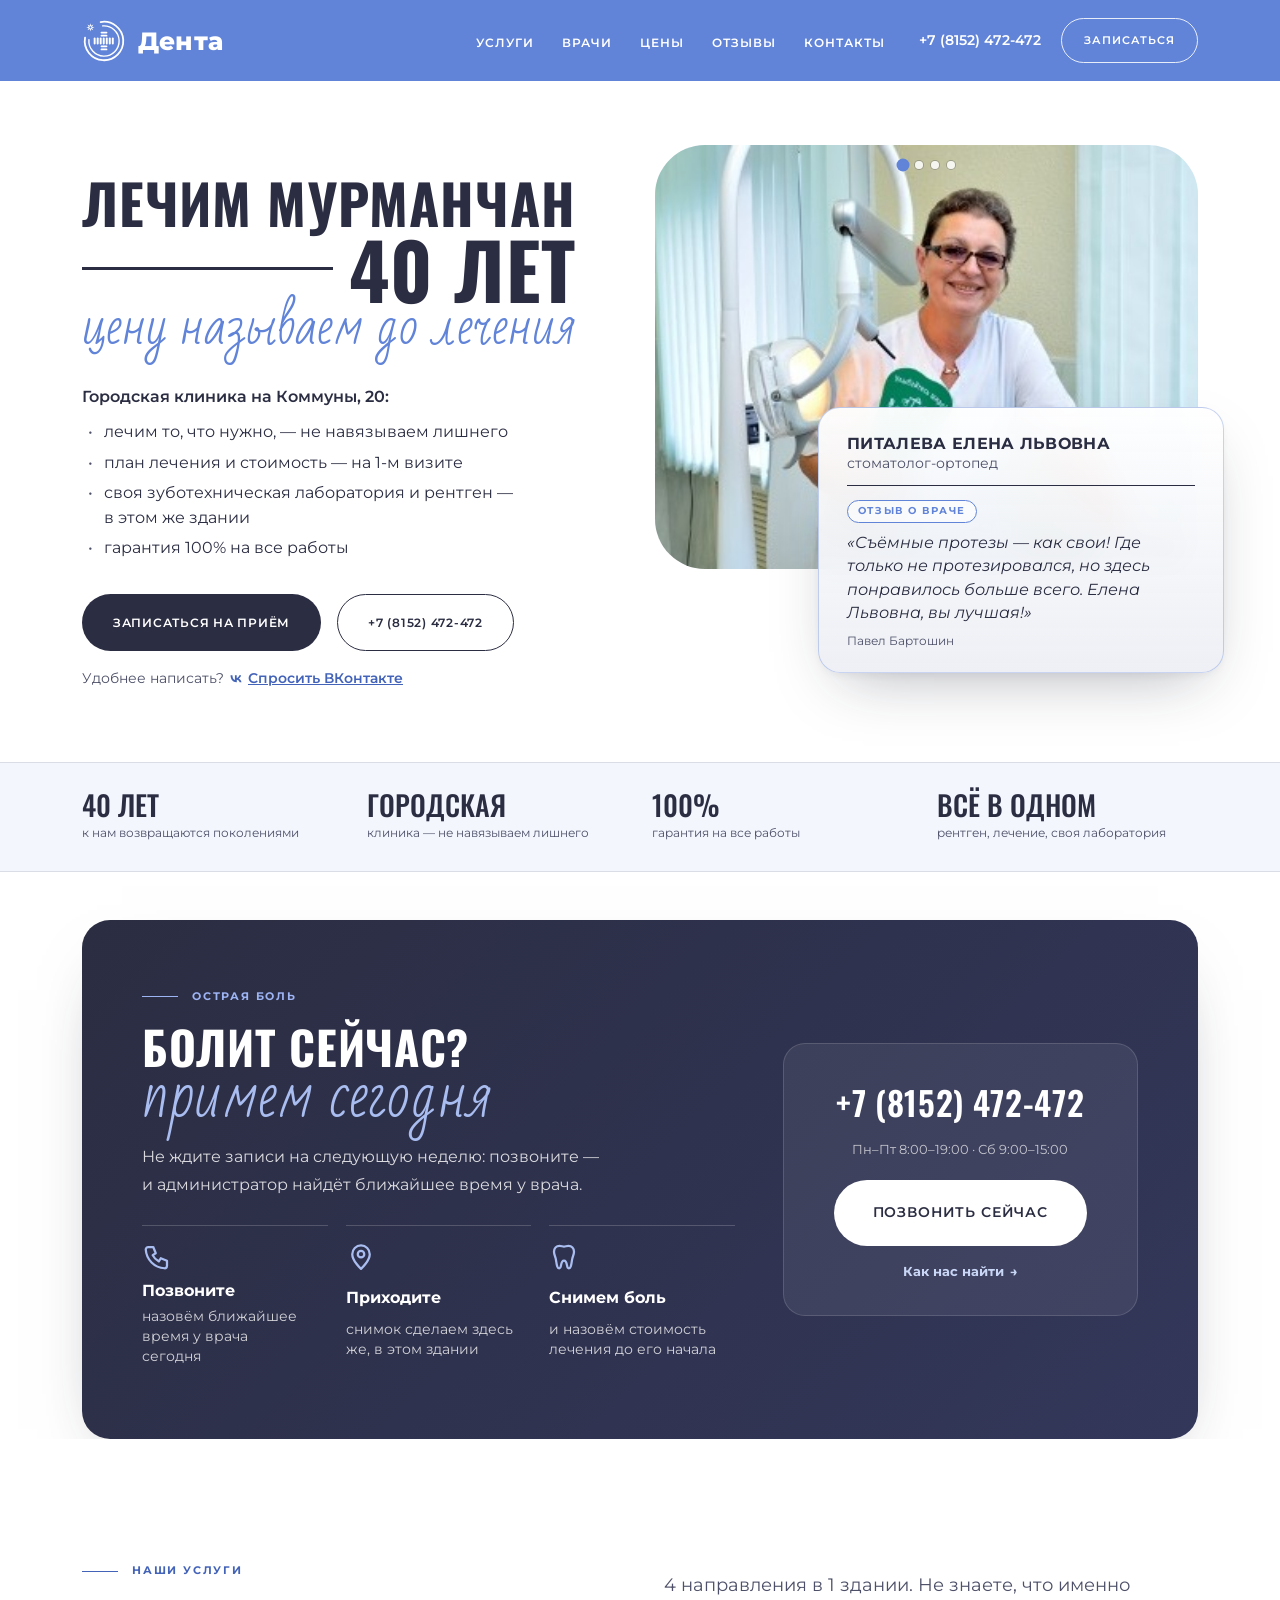
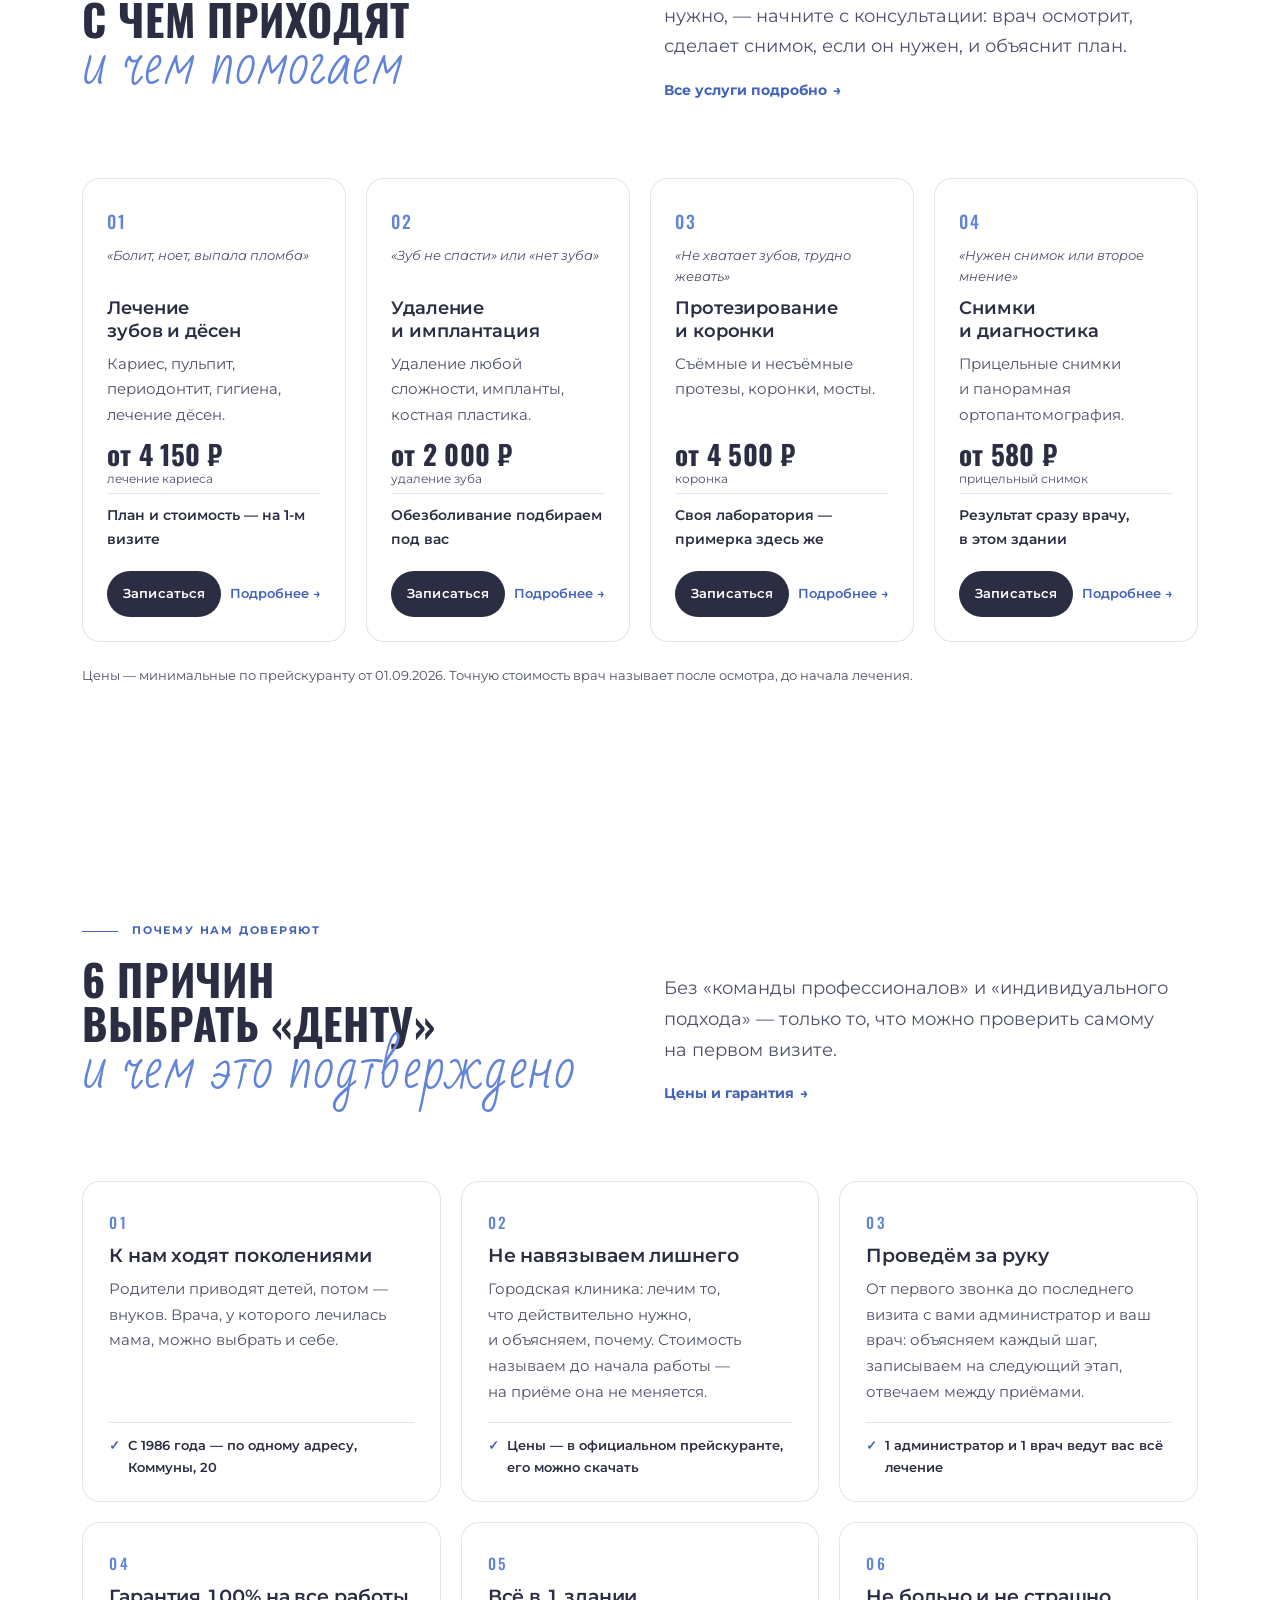
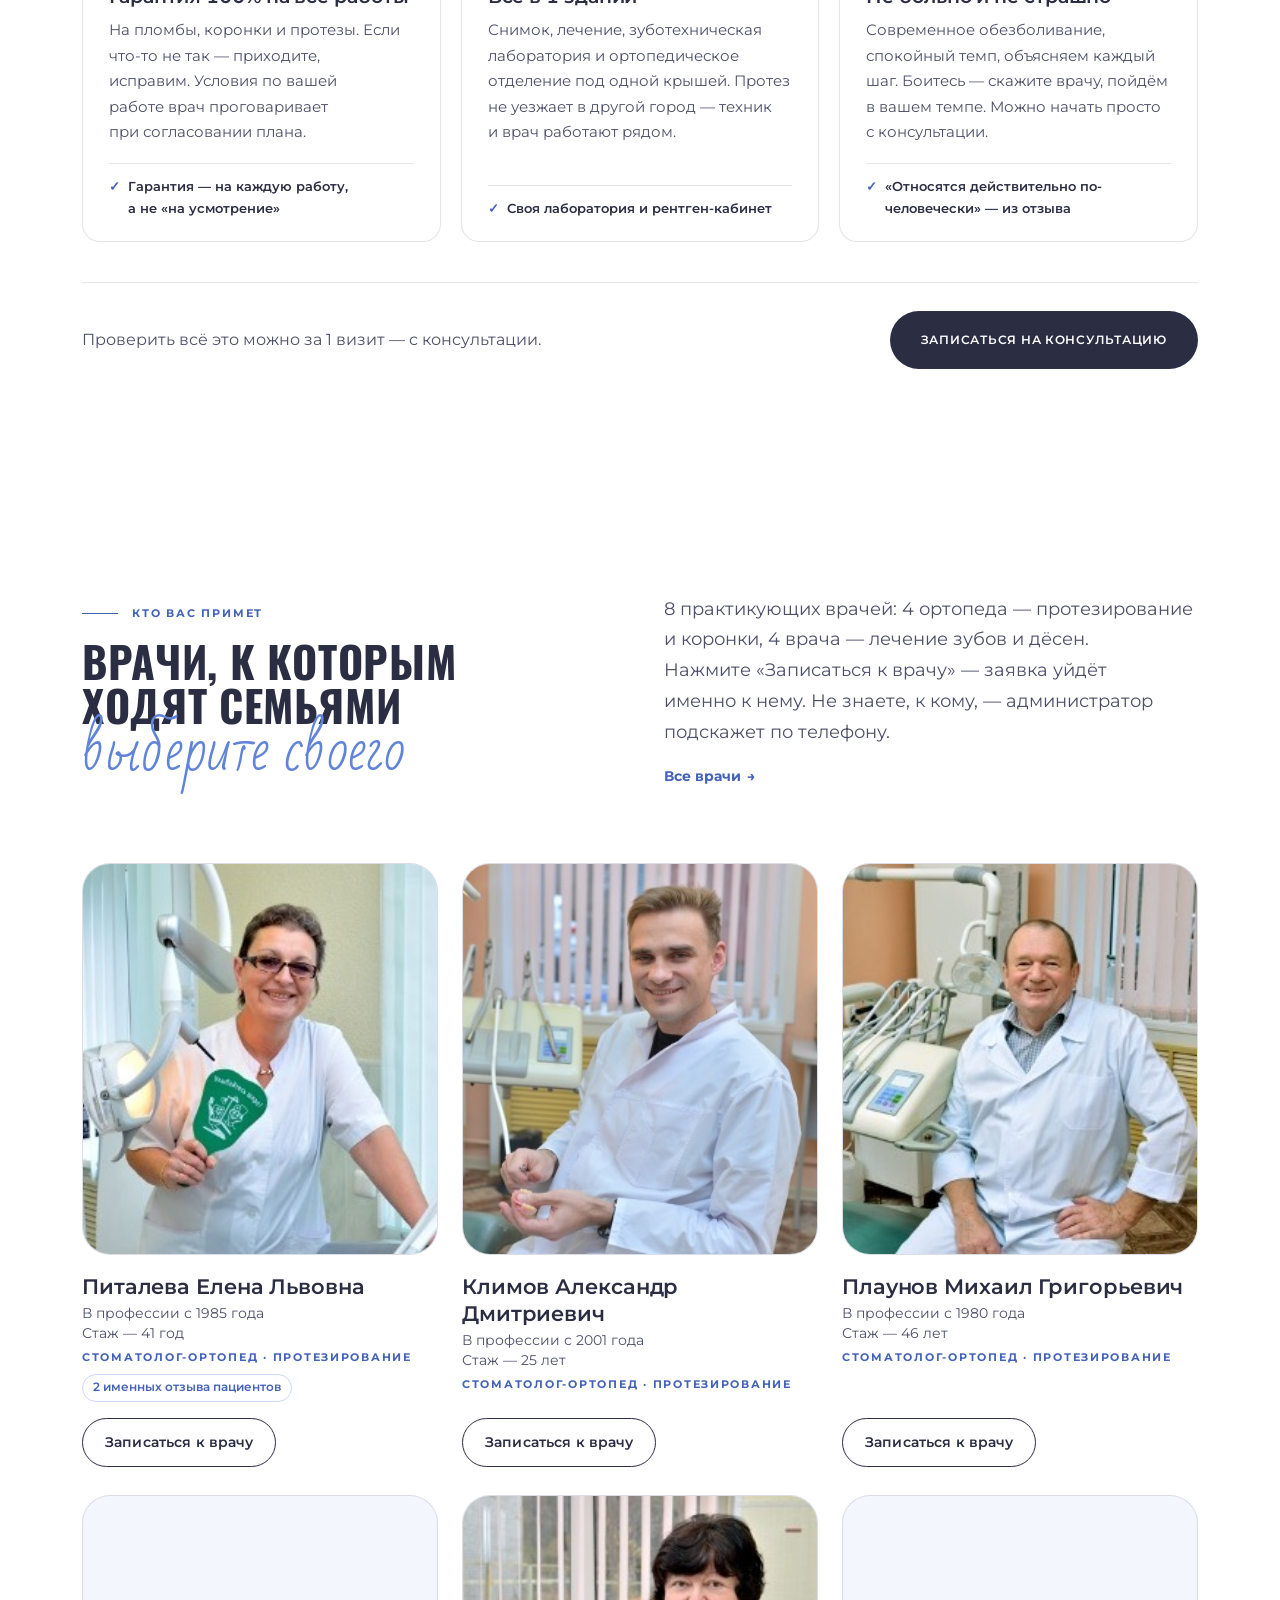
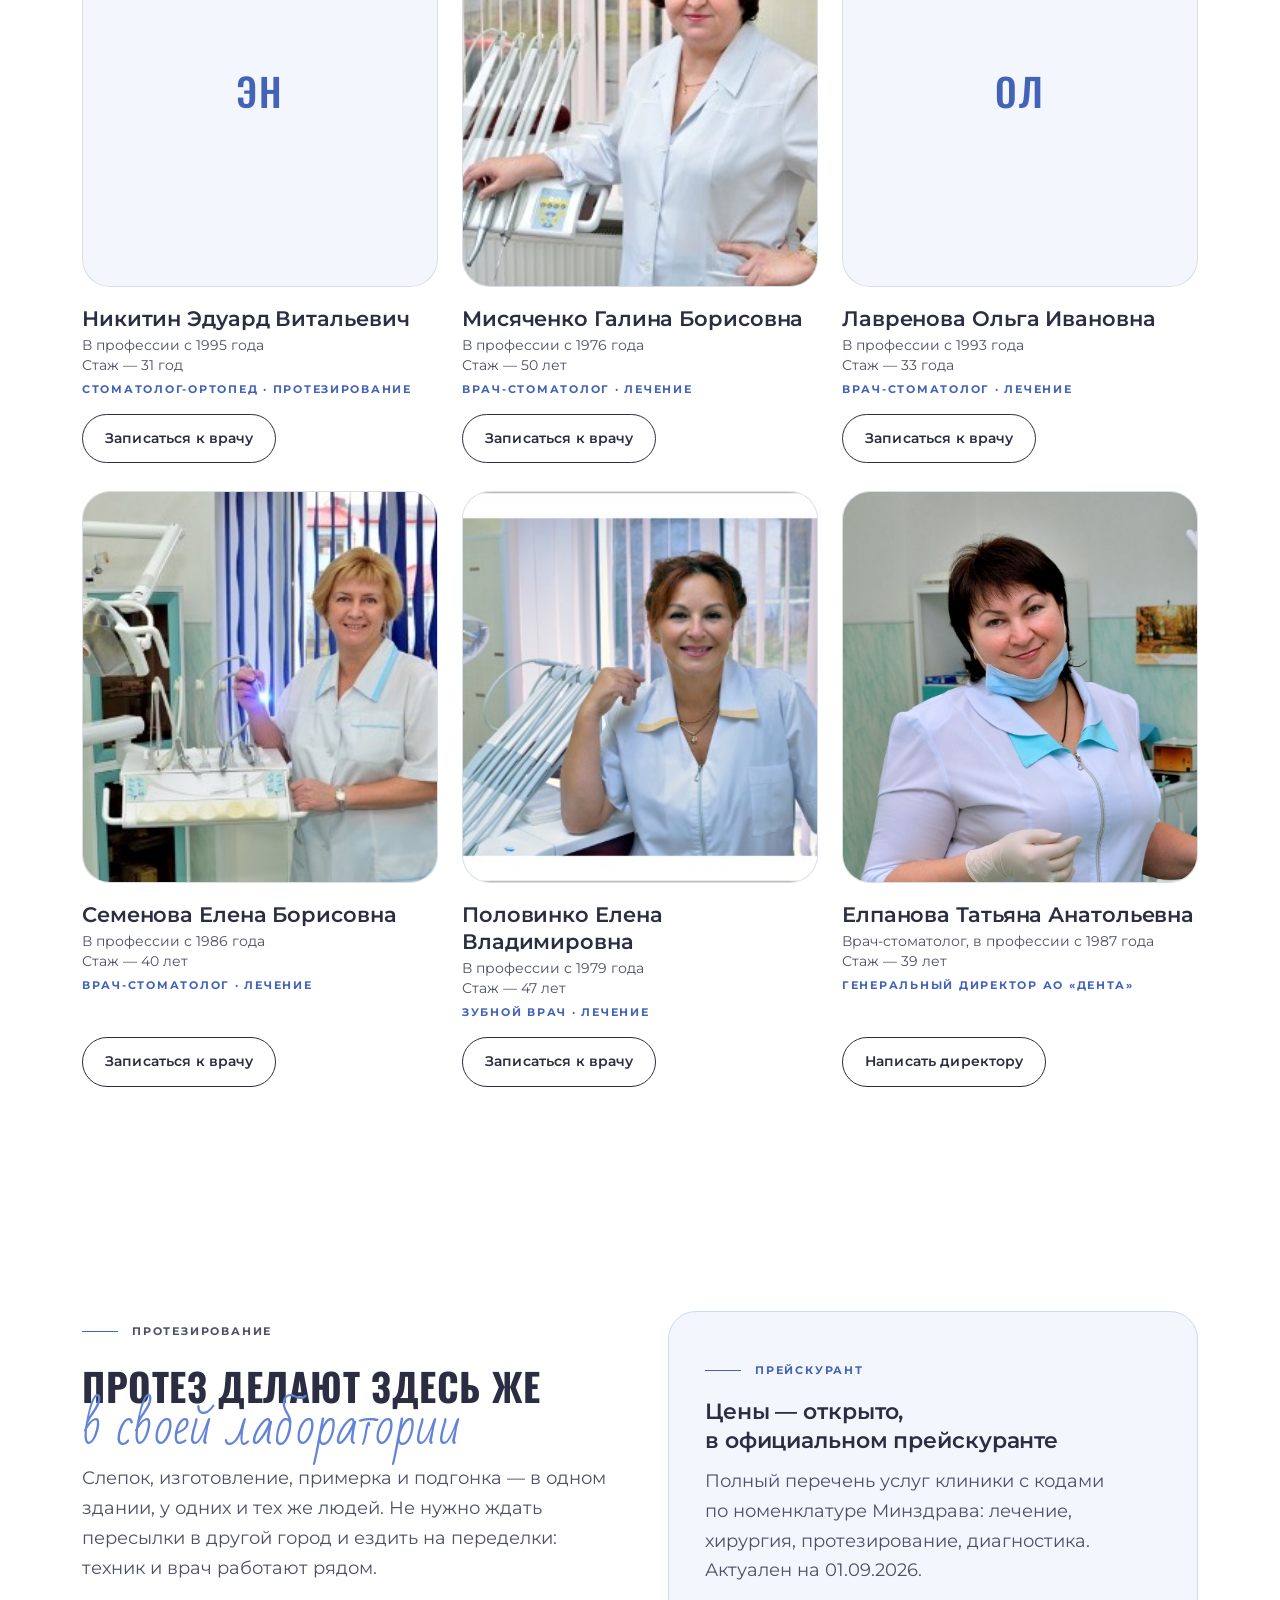
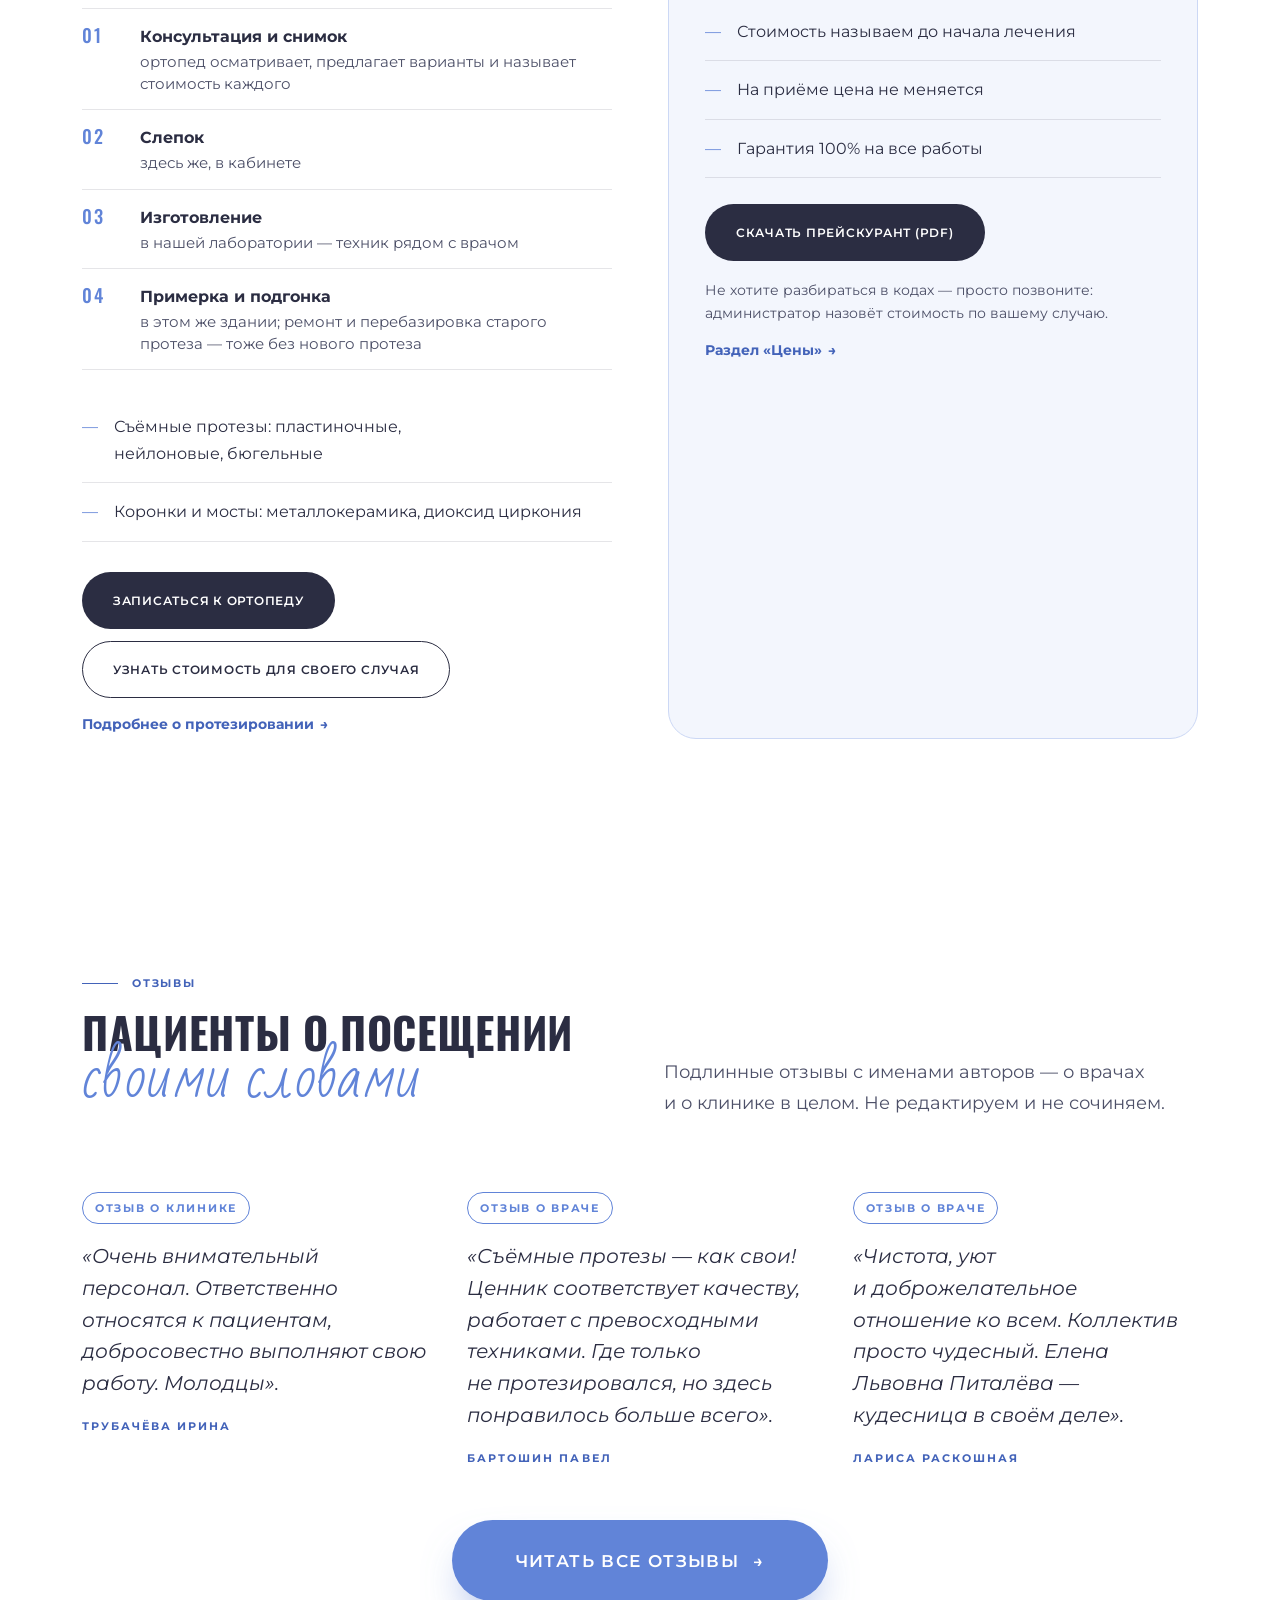
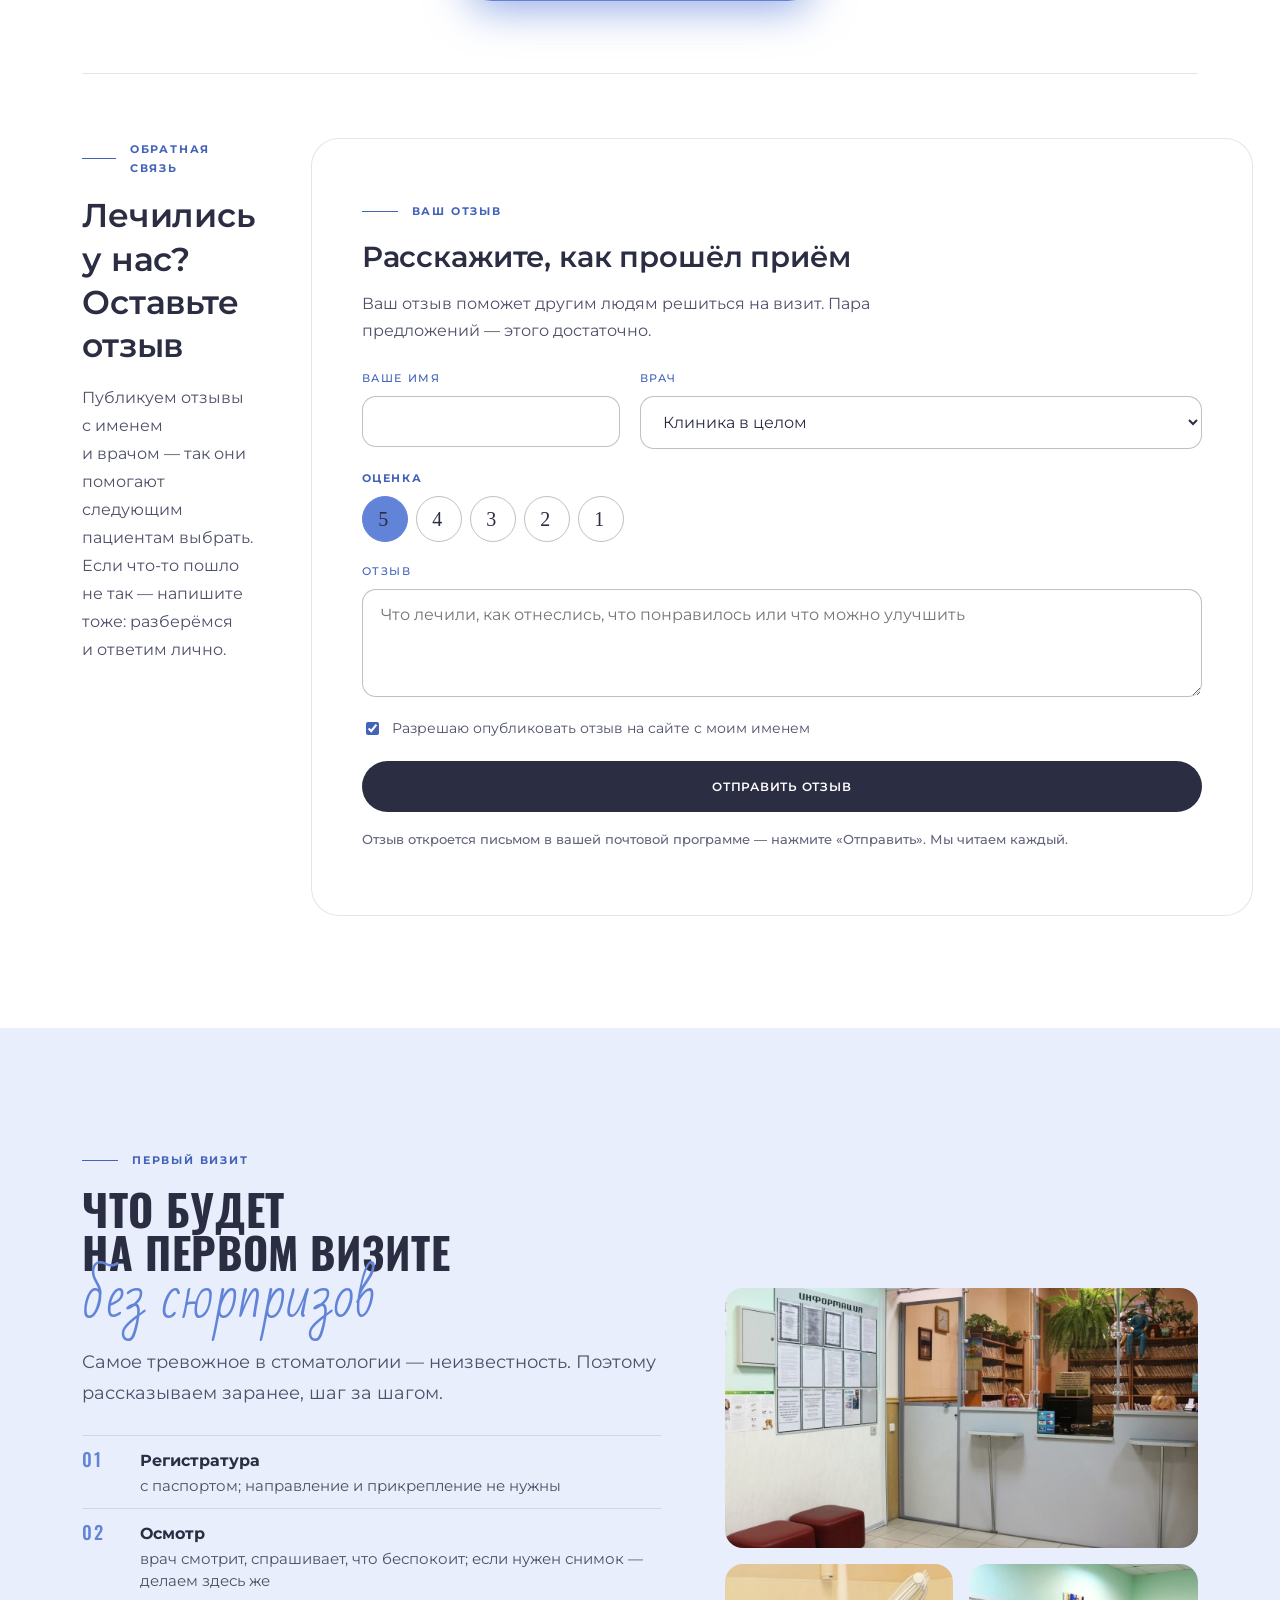
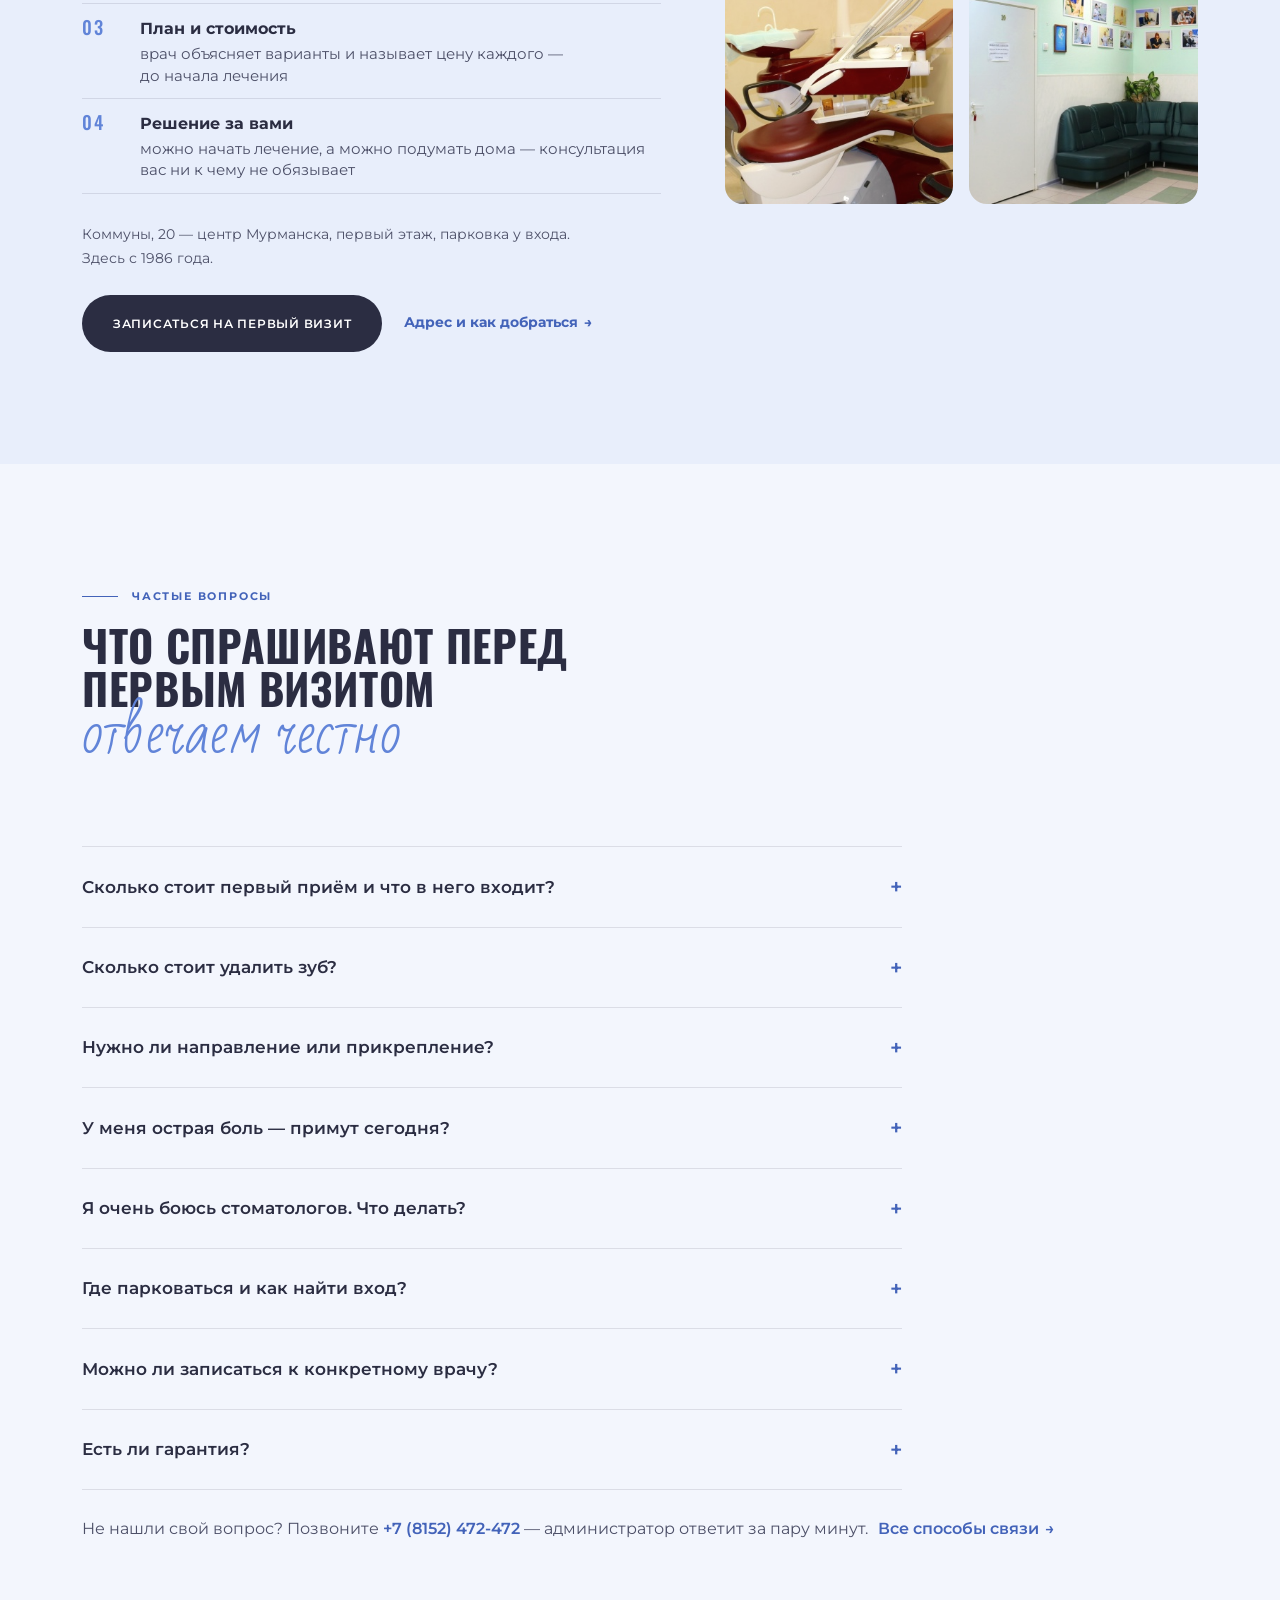
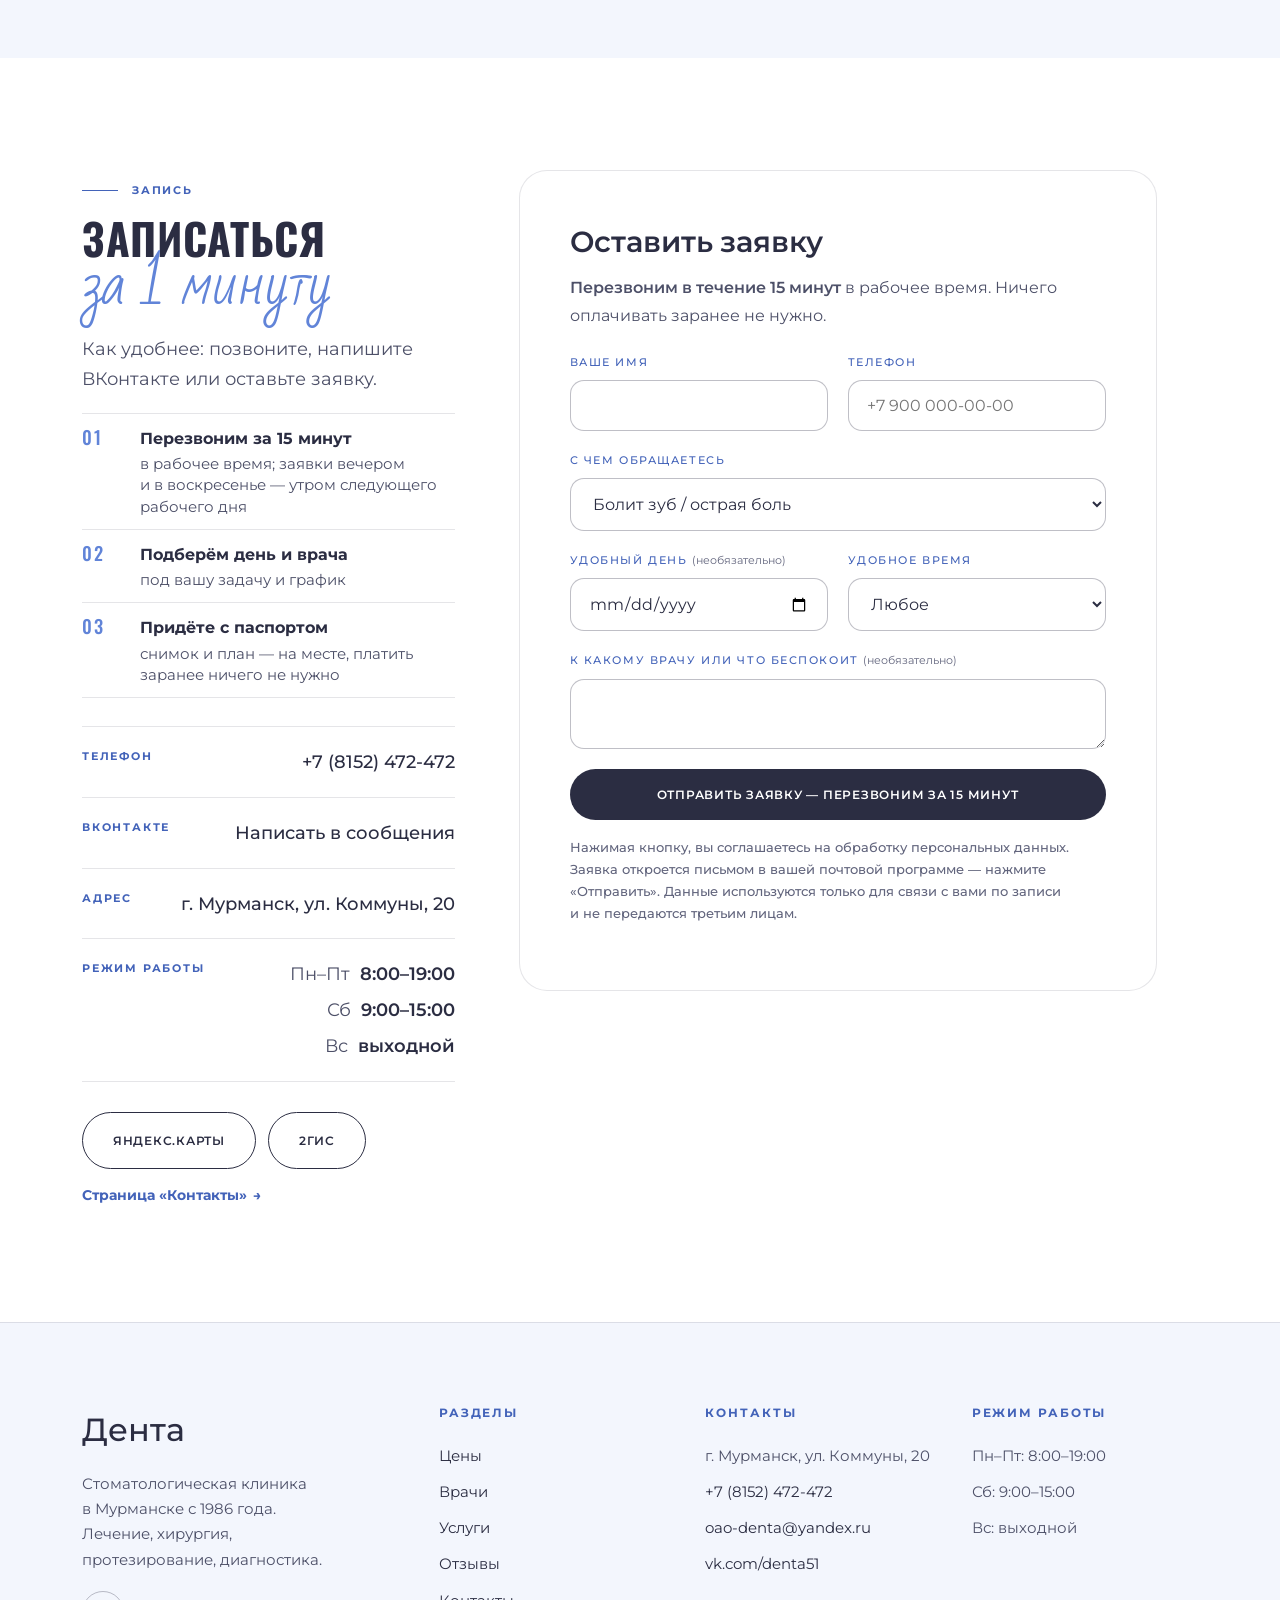
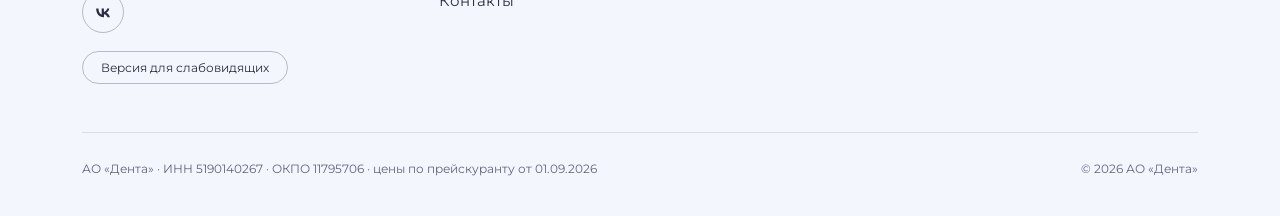
==== commit fd2d14b5: "v19: designer round 2 - hero title 1.4x, gradient review card, larger script subtitles Co-Authored-B" ====
--- a/index.html
+++ b/index.html
@@ -18,7 +18,7 @@
 <meta name="twitter:card" content="summary_large_image">
 <link rel="preconnect" href="https://fonts.googleapis.com">
 <link rel="preconnect" href="https://fonts.gstatic.com" crossorigin>
-<link rel="stylesheet" href="assets/css/style.css?v=27">
+<link rel="stylesheet" href="assets/css/style.css?v=28">
 <script type="application/ld+json">
 {"@context":"https://schema.org","@type":"Dentist","name":"Стоматология «Дента»","legalName":"АО «Дента»","url":"https://dobermantrader.github.io/denta-site/","image":"https://dobermantrader.github.io/denta-site/assets/img/doctors/pitaleva.jpg","telephone":"+7-8152-47-24-72","email":"oao-denta@yandex.ru","foundingDate":"1986","address":{"@type":"PostalAddress","streetAddress":"ул. Коммуны, 20","addressLocality":"Мурманск","postalCode":"183038","addressCountry":"RU"},"openingHoursSpecification":[{"@type":"OpeningHoursSpecification","dayOfWeek":["Monday","Tuesday","Wednesday","Thursday","Friday"],"opens":"08:00","closes":"19:00"},{"@type":"OpeningHoursSpecification","dayOfWeek":"Saturday","opens":"09:00","closes":"15:00"}],"sameAs":["https://vk.com/denta51"],"priceRange":"₽₽"}
 </script>
@@ -113,7 +113,7 @@
       <div class="urgent urgent--big urgent--offer">
         <div class="urgent__main">
           <p class="eyebrow">Острая боль</p>
-          <h2>Болит сейчас? <em>Примем сегодня</em></h2>
+          <h2>Болит сейчас? <em>примем сегодня</em></h2>
           <p class="urgent__lead">Не ждите записи на следующую неделю: позвоните — и администратор найдёт ближайшее время у врача.</p>
           <ol class="urgent__steps urgent__steps--icons">
             <li><svg class="urgent__ico" viewBox="0 0 24 24" fill="none" stroke="currentColor" stroke-width="1.8" stroke-linecap="round" stroke-linejoin="round" aria-hidden="true"><path d="M5 4h4l2 5-2.5 1.5a11 11 0 0 0 5 5L15 13l5 2v4a2 2 0 0 1-2 2A16 16 0 0 1 3 6a2 2 0 0 1 2-2z"/></svg><b>Позвоните</b><span>назовём ближайшее время у врача сегодня</span></li>
@@ -187,7 +187,7 @@
       <div class="section-head">
         <div>
           <p class="eyebrow">Почему нам доверяют</p>
-          <h2>6 причин выбрать «Денту» <em>и чем каждая подтверждается</em></h2>
+          <h2>6 причин выбрать «Денту» <em>и чем это подтверждено</em></h2>
         </div>
         <div><p class="lede">Без «команды профессионалов» и «индивидуального подхода» — только то, что можно проверить самому на первом визите.</p><a class="section-link" href="tseny.html">Цены и гарантия <span aria-hidden="true">→</span></a></div>
       </div>
@@ -264,7 +264,7 @@
     <div class="container families">
       <div class="family">
         <p class="eyebrow">Протезирование</p>
-        <h2>Протез делают здесь же <em>своя зуботехническая лаборатория</em></h2>
+        <h2>Протез делают здесь же <em>в своей лаборатории</em></h2>
         <p>Слепок, изготовление, примерка и подгонка — в одном здании, у одних и тех же людей. Не нужно ждать пересылки в другой город и ездить на переделки: техник и врач работают рядом.</p>
         <ol class="steps">
           <li><b>Консультация и снимок</b><span>ортопед осматривает, предлагает варианты и называет стоимость каждого</span></li>
@@ -562,6 +562,6 @@
   </div>
 </footer>
 
-<script src="assets/js/main.js?v=27"></script>
+<script src="assets/js/main.js?v=28"></script>
 </body>
 </html>
--- a/assets/css/style.css
+++ b/assets/css/style.css
@@ -1,4 +1,4 @@
-/* ============================================================
+﻿/* ============================================================
    ДЕНТА — дизайн-система v4 «Светлый Zen»
    Референс: zen.dentist — тёплый почти белый фон, пудровые
    подложки, тёмно-коричневый текст, золото как единственный акцент,
@@ -1434,3 +1434,41 @@
 .direction__actions { gap: 8px; }
 .direction__actions .direction__go { white-space: nowrap; font-size: 0.8rem; }
 .direction__actions .btn--sm { padding: 11px 15px; font-size: 0.8rem; }
+
+
+/* ============================================================
+   v19 — второй раунд правок дизайнера
+   ============================================================ */
+
+/* 1. Первый экран: «40 лет» = 1,4×, рукописная строка вплотную к блоку */
+.hero h1 { gap: 0; }
+.hero__title-line { line-height: 1; }
+.hero__title-num { margin-top: 0.06em; }
+.hero__title-num b { font-size: 1.4em; line-height: 0.92; }
+.hero h1 em { line-height: 1; margin-top: -0.02em; }
+
+/* 2. Плашка отзыва: градиент от белого к светло-серому, полупрозрачная обводка */
+.hero__slide figcaption {
+  background: linear-gradient(180deg, rgba(255,255,255,0.96) 0%, rgba(236,238,244,0.9) 100%);
+  border: 1.5px solid rgba(97, 132, 216, 0.35);
+  -webkit-backdrop-filter: blur(14px) saturate(1.2);
+  backdrop-filter: blur(14px) saturate(1.2);
+}
+
+/* 3. Полоса преимуществ: подпись ближе к заголовку */
+.trust-bar span { margin-top: 3px; }
+.trust-bar b { line-height: 1; }
+
+/* 4. «Острая боль»: воздух между меткой и заголовком — как в остальных блоках */
+.urgent--offer .eyebrow { margin: 0 0 1.5em; }
+
+/* 5–6. Рукописные строки под заголовками: вдвое крупнее, вплотную к заголовку, везде одинаково
+   (кроме первого экрана главной) */
+h2 em, .urgent--offer h2 em, .family h2 em, .cta-band h2 em {
+  font-size: 1.3em; line-height: 0.95; margin-top: -0.02em; text-transform: none;
+}
+.page-hero h1 em { font-size: 0.78em; line-height: 0.95; margin-top: 0; }
+.section-head h2, .family h2 { margin-bottom: 0.3em; }
+@media (max-width: 720px) {
+  h2 em, .urgent--offer h2 em, .family h2 em, .cta-band h2 em { font-size: 1.05em; }
+}
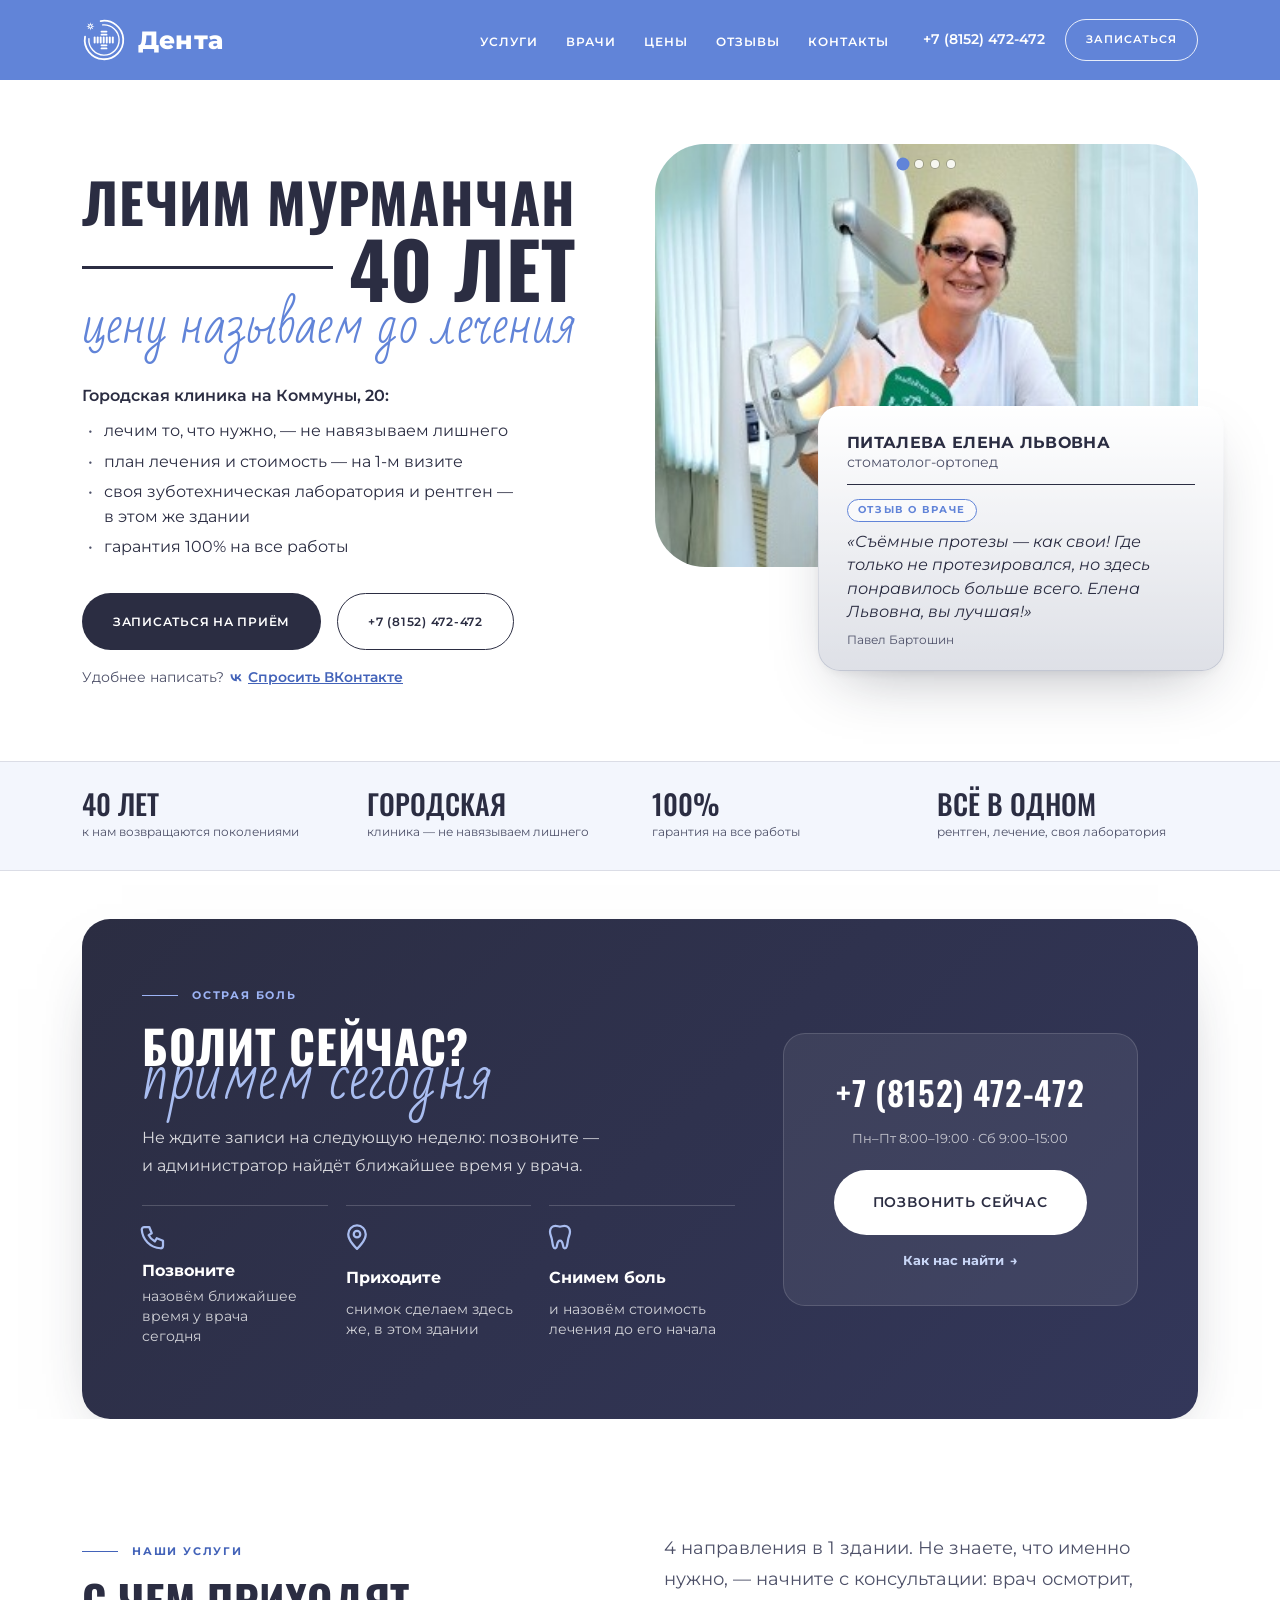
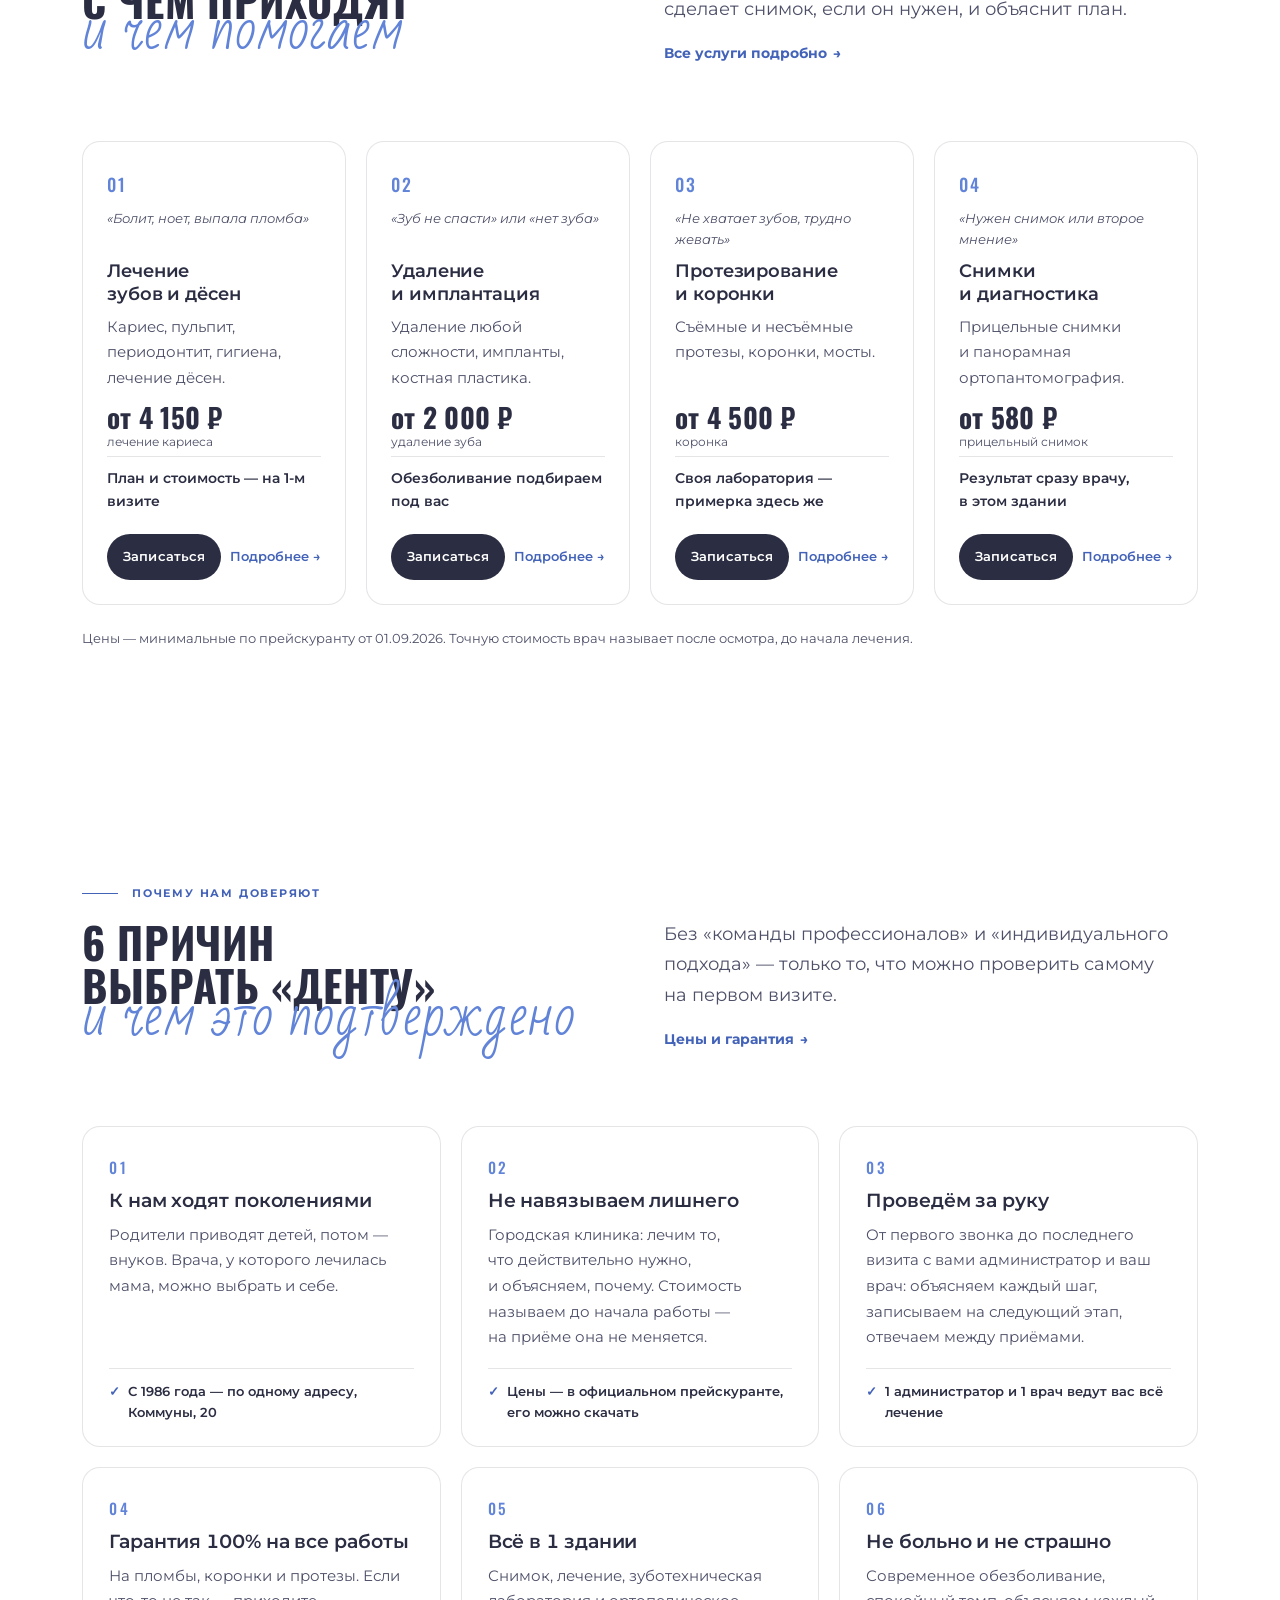
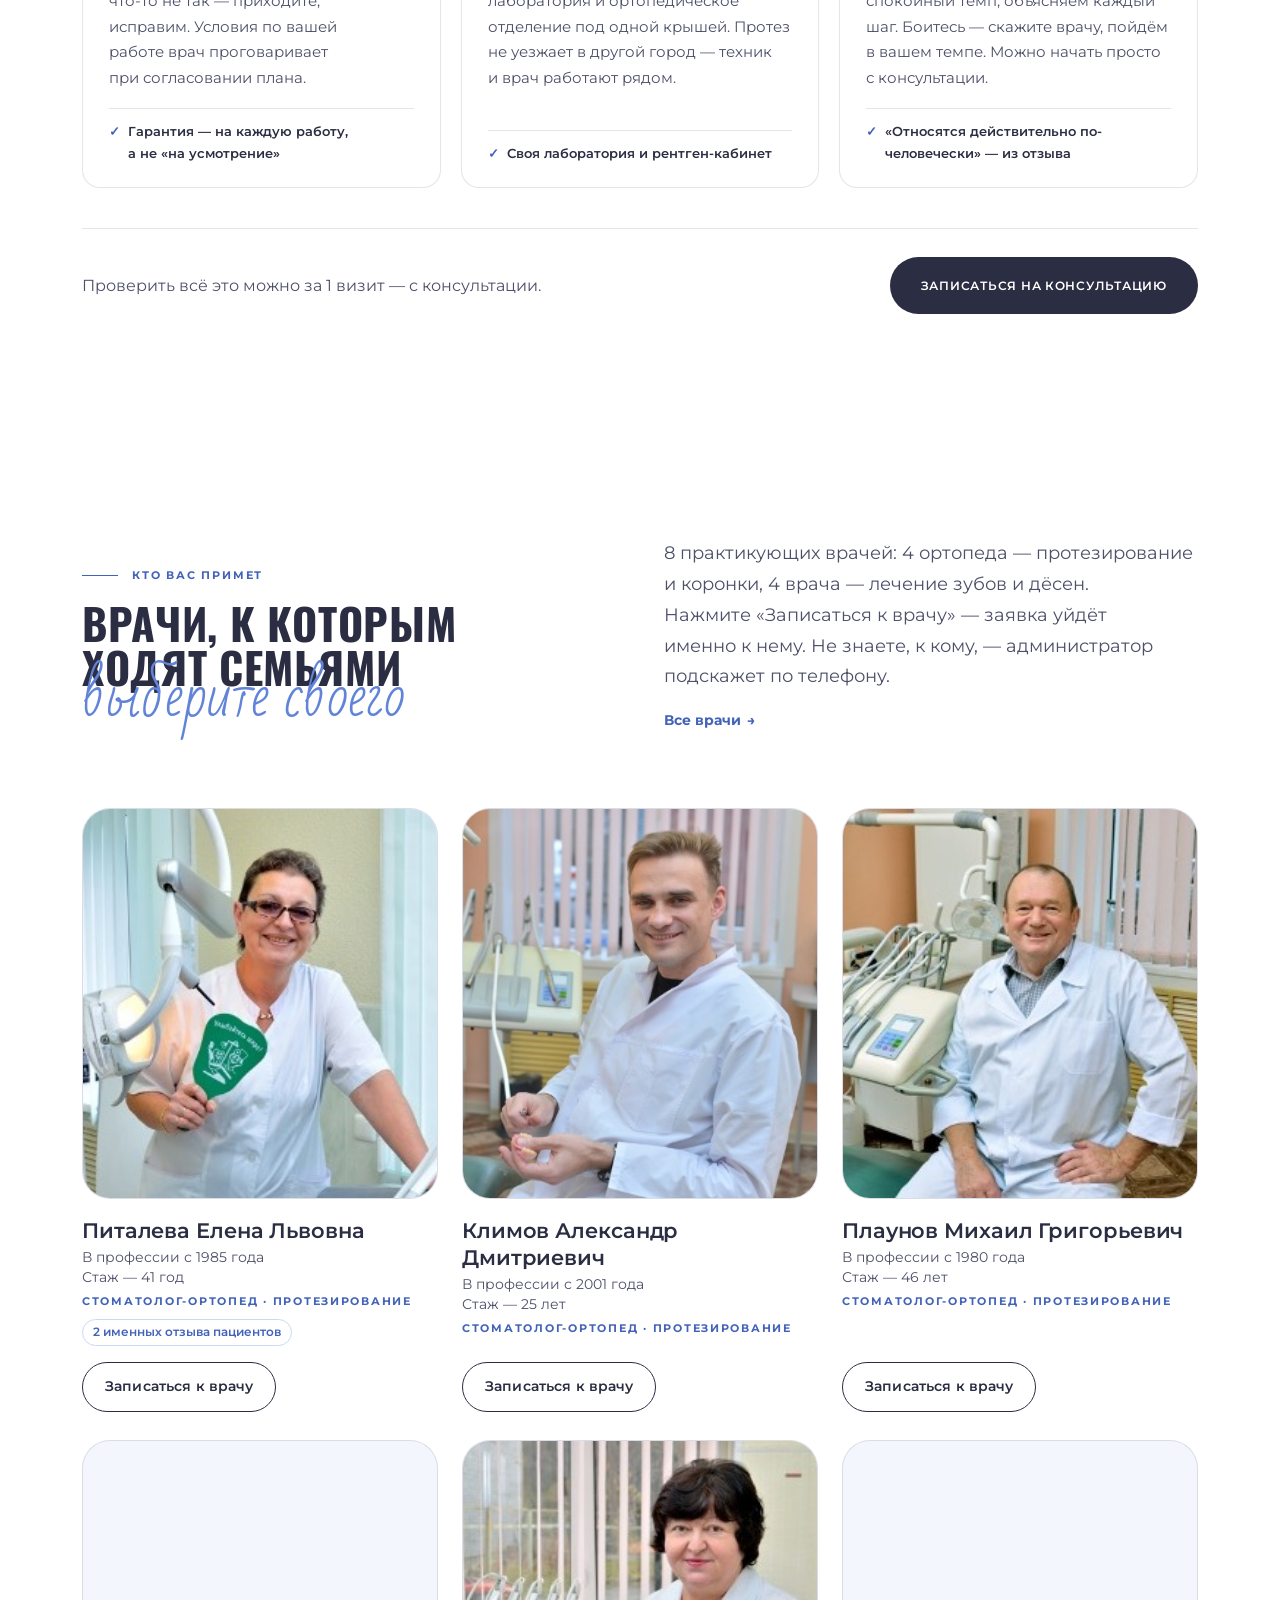
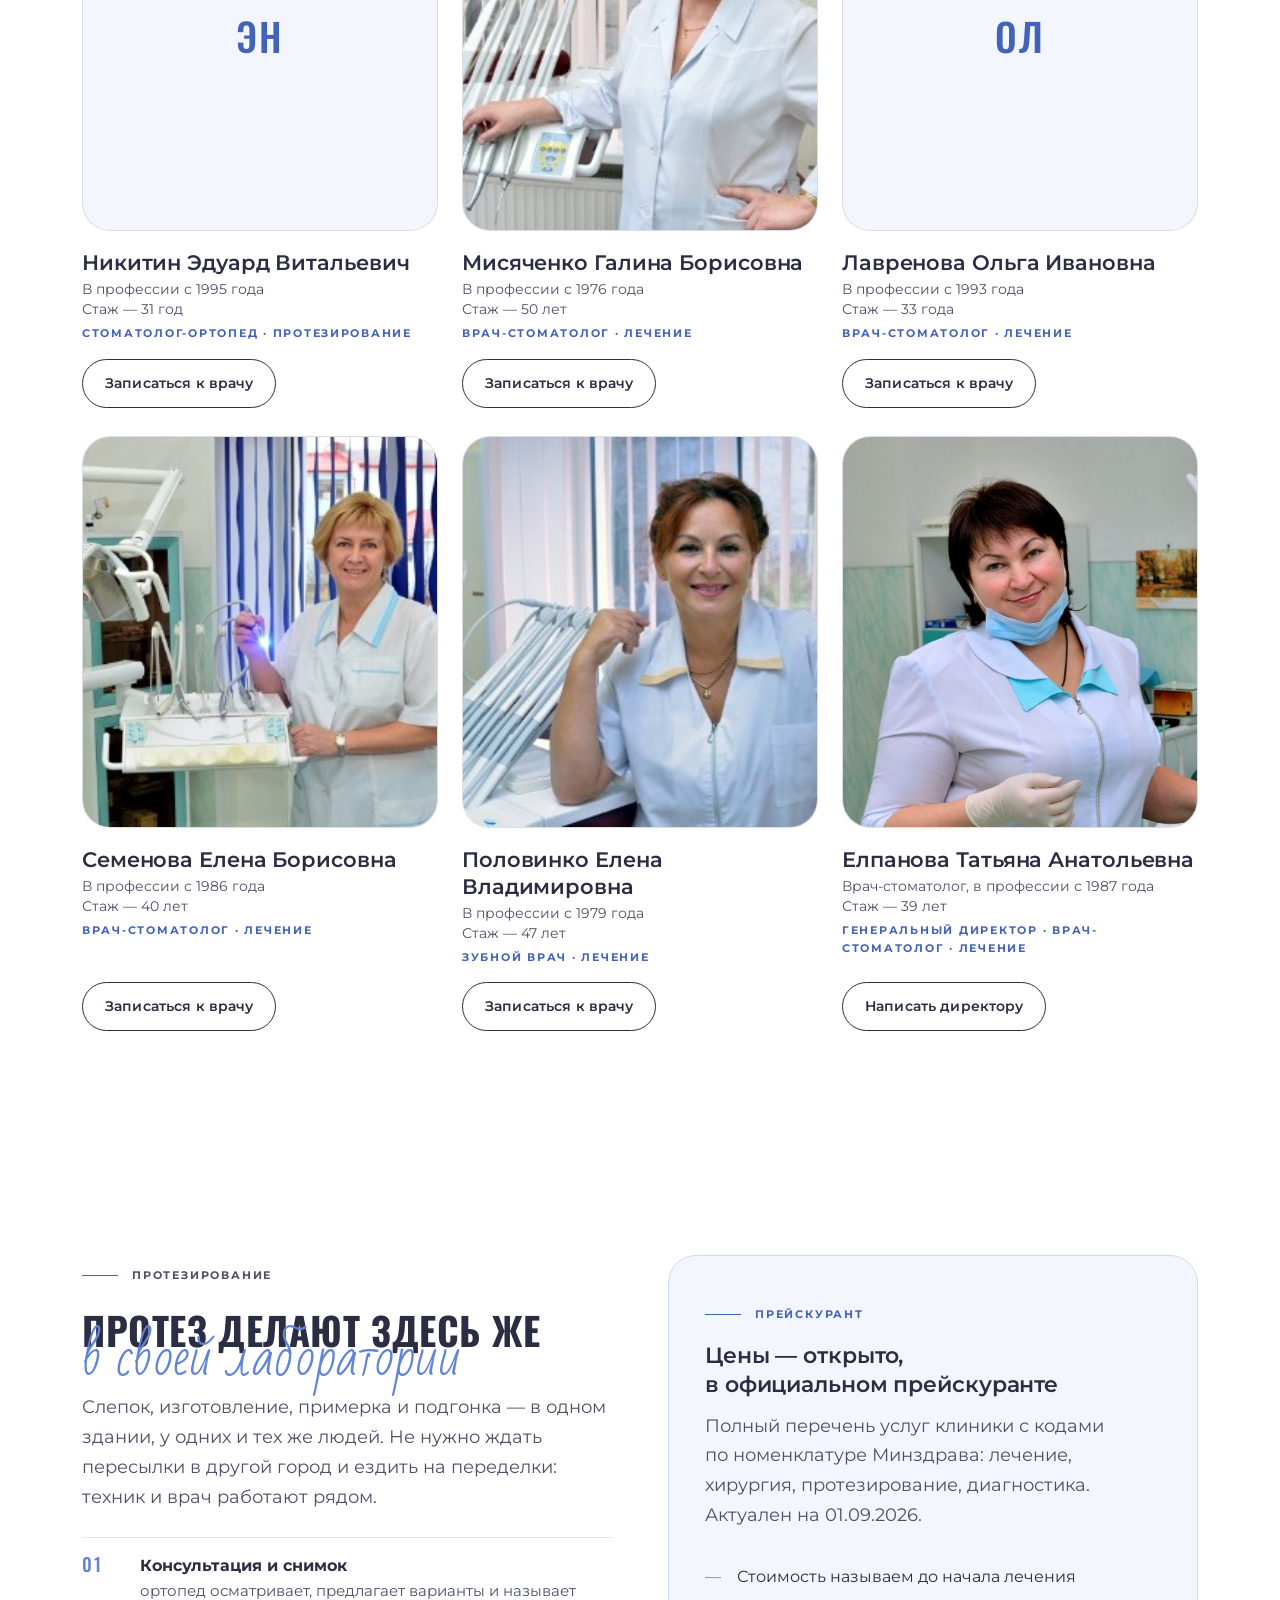
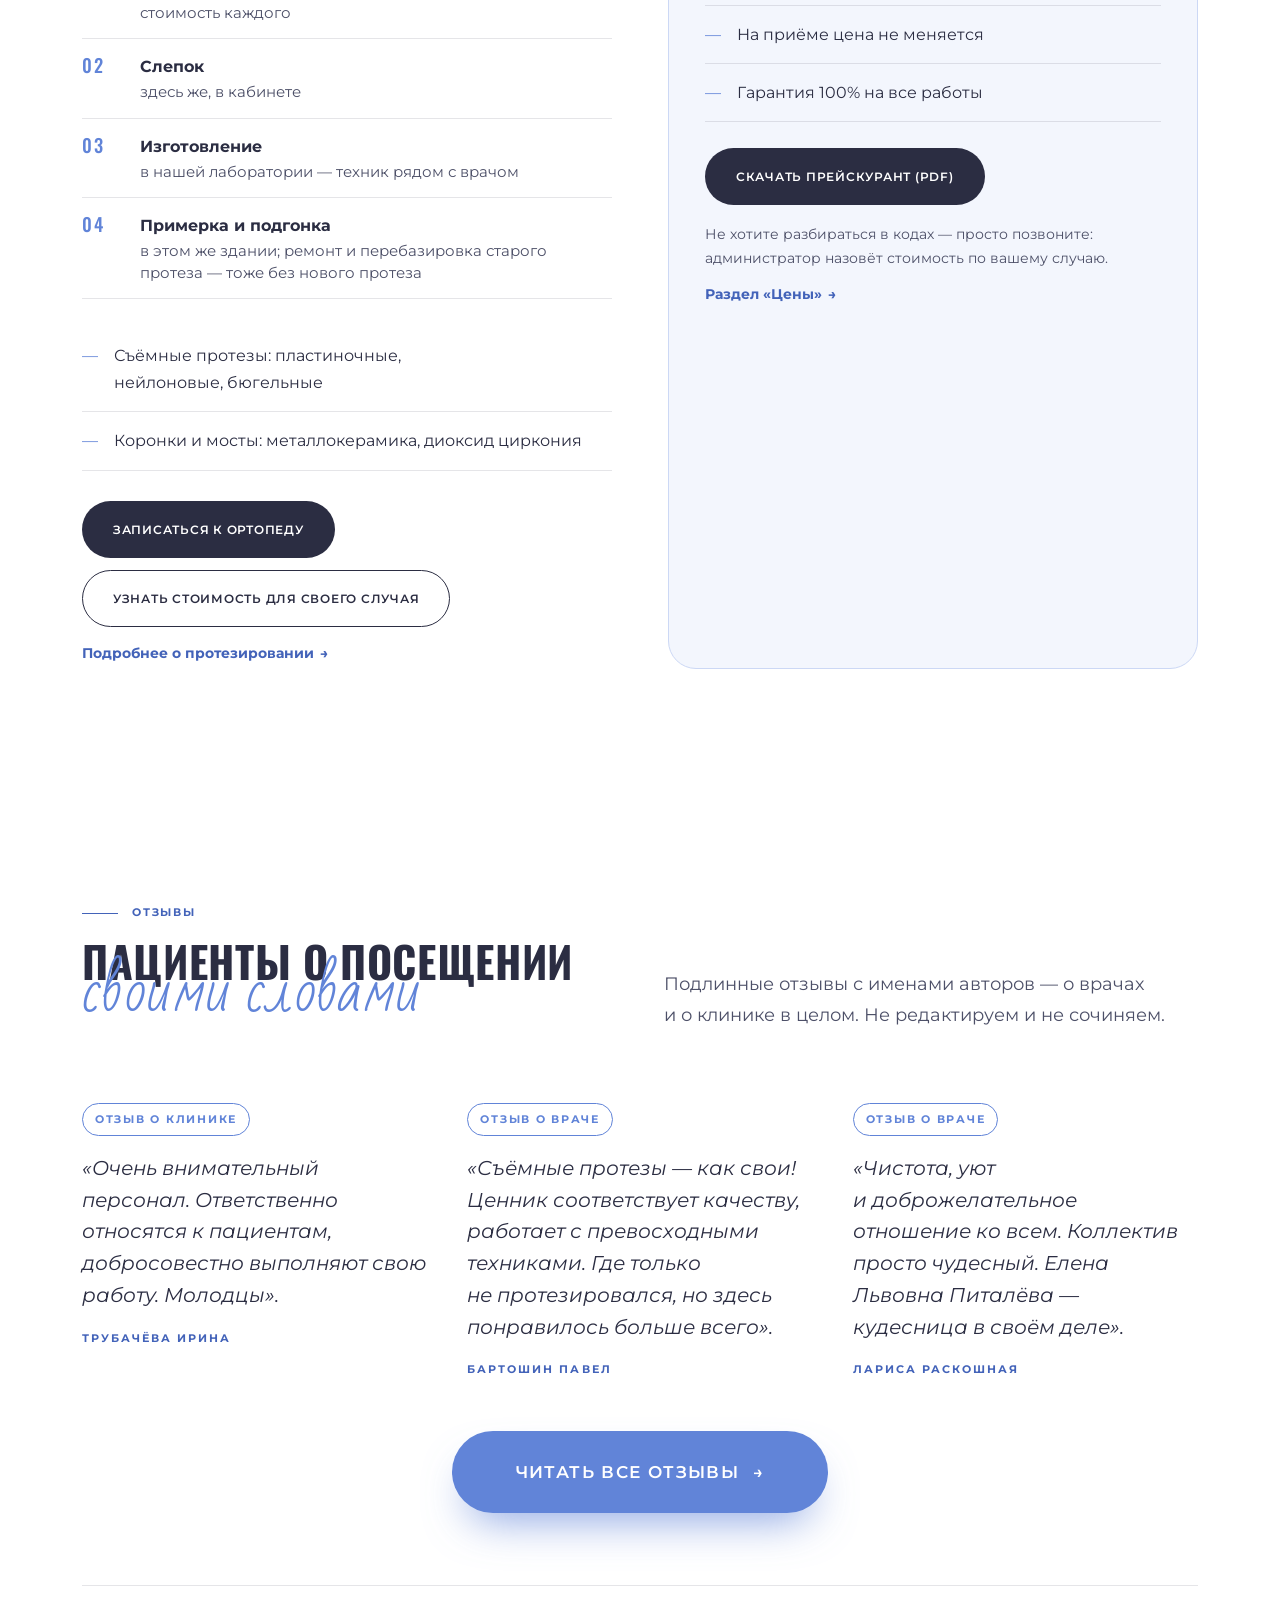
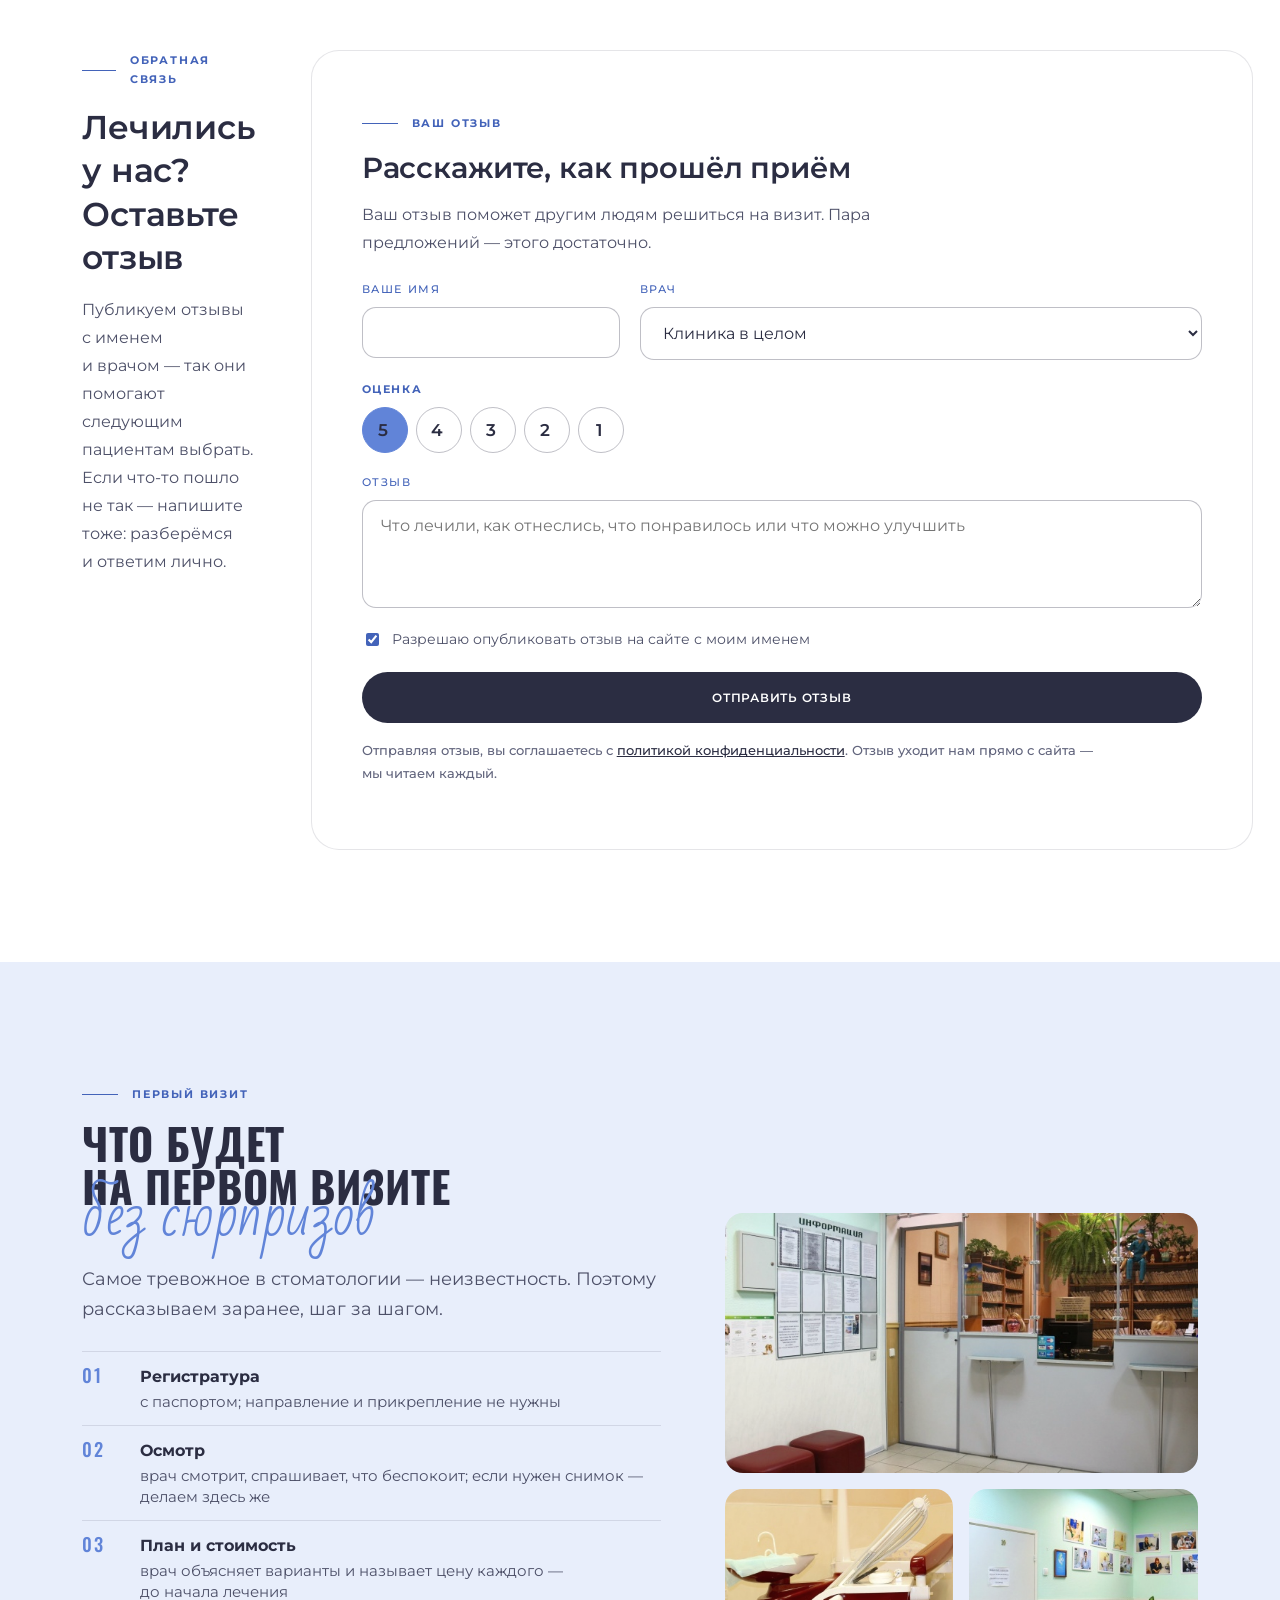
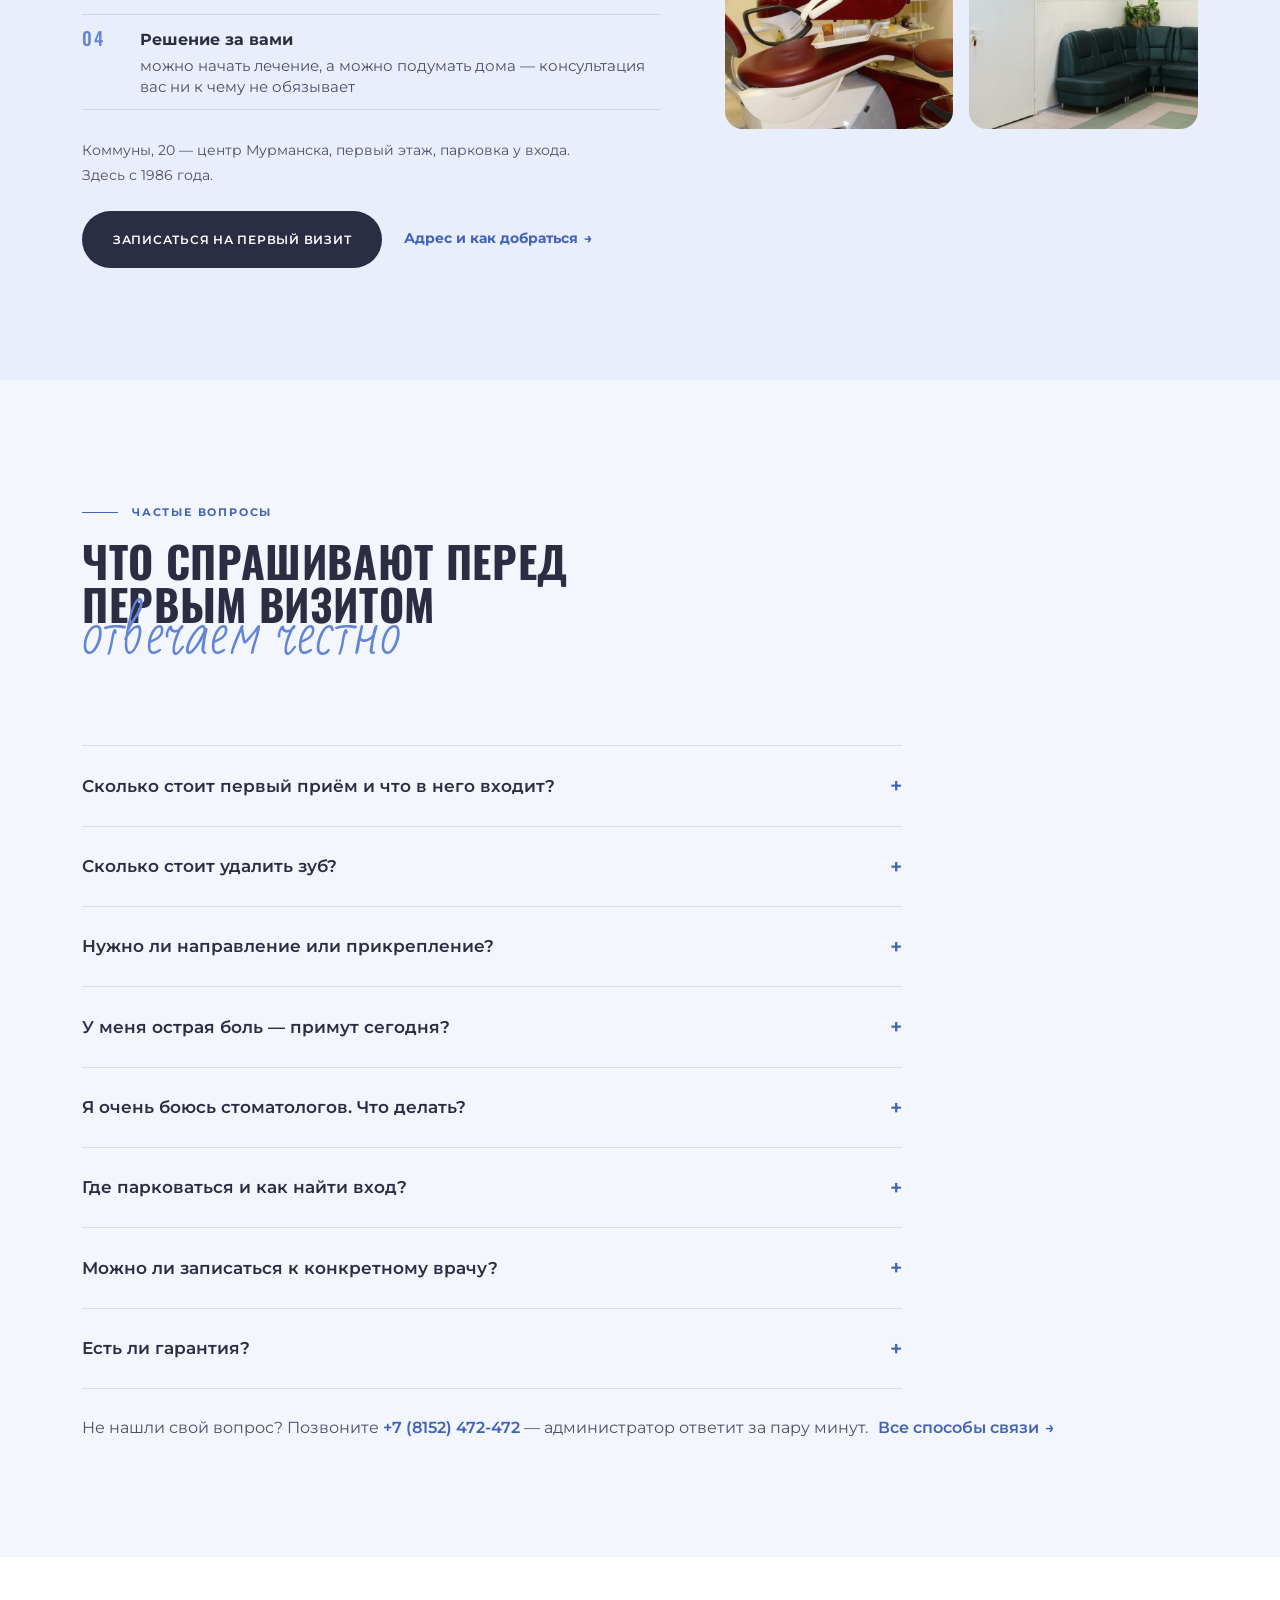
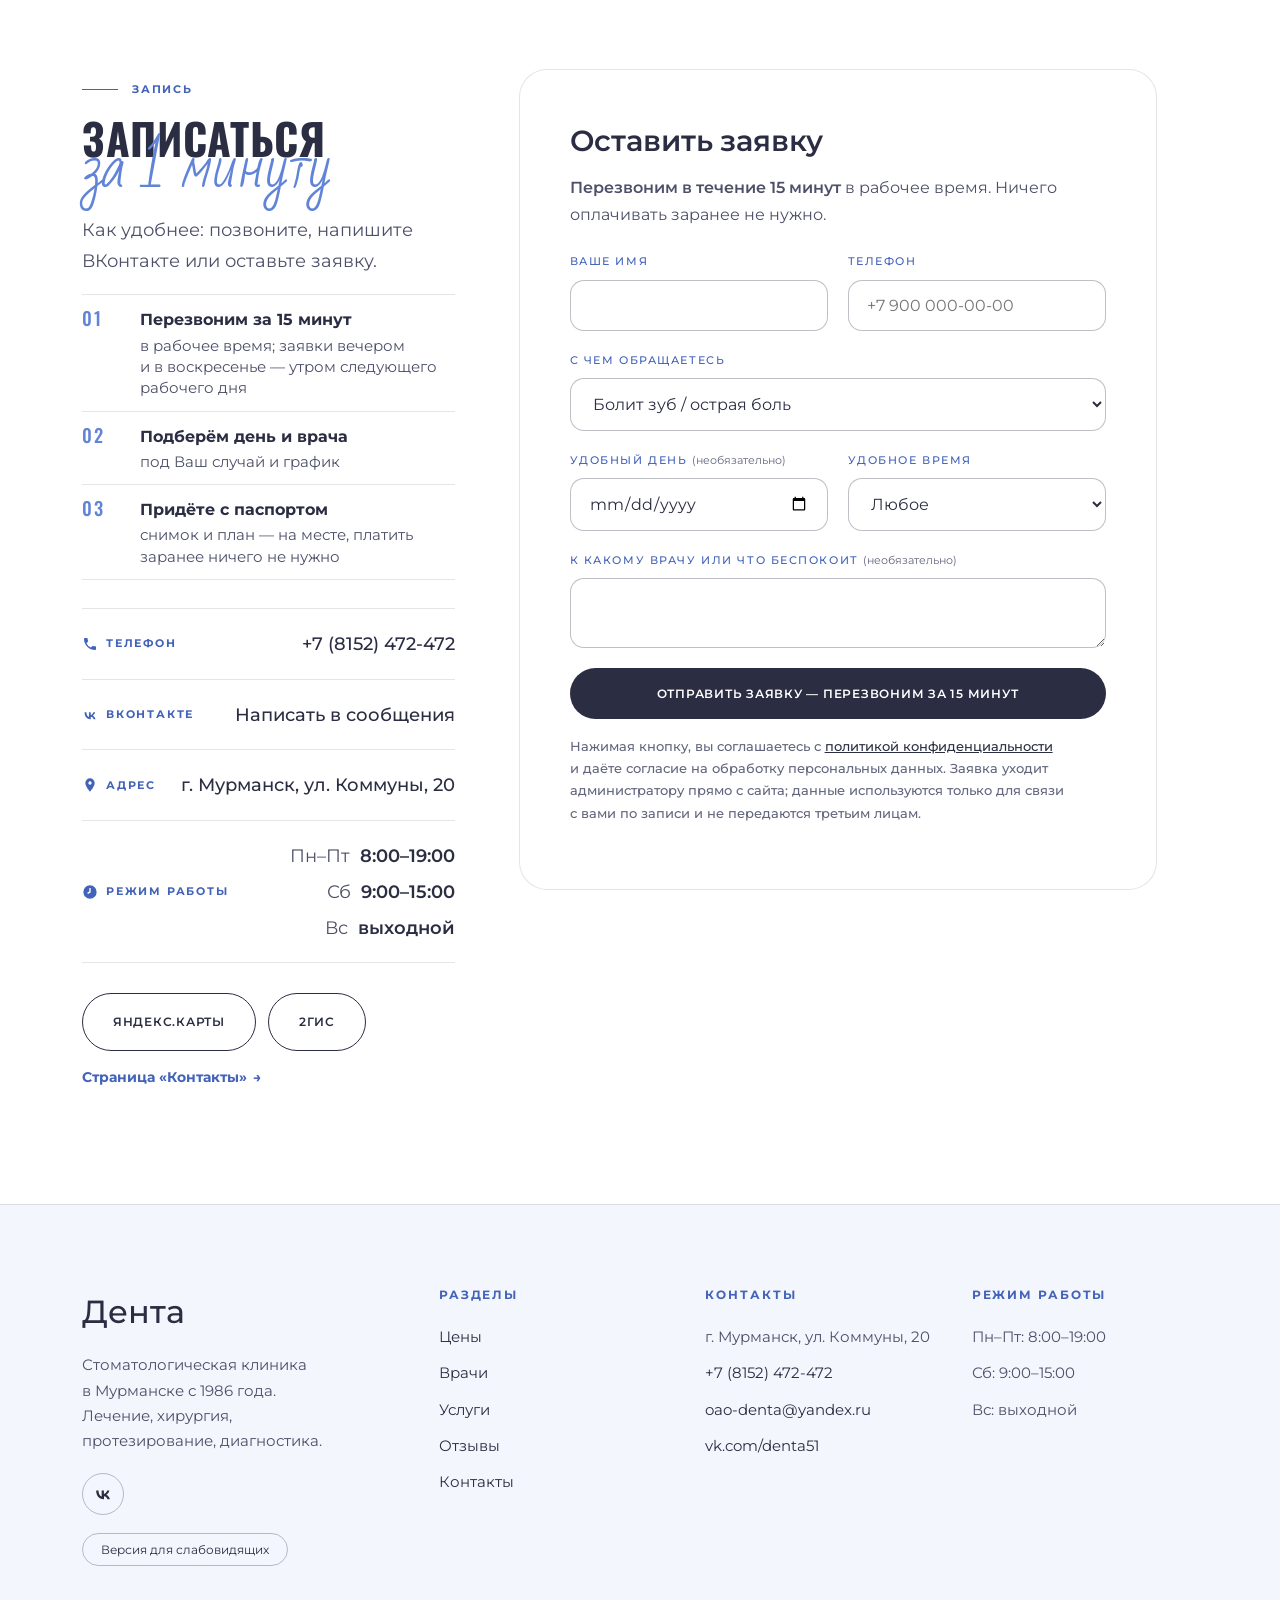
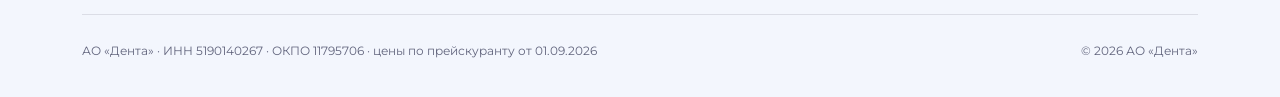
==== commit 32327f3e: "v20: designer round 3, mobile layout, direct form sending, privacy policy PDF, back-to-block arrow C" ====
--- a/index.html
+++ b/index.html
@@ -18,7 +18,7 @@
 <meta name="twitter:card" content="summary_large_image">
 <link rel="preconnect" href="https://fonts.googleapis.com">
 <link rel="preconnect" href="https://fonts.gstatic.com" crossorigin>
-<link rel="stylesheet" href="assets/css/style.css?v=28">
+<link rel="stylesheet" href="assets/css/style.css?v=30">
 <script type="application/ld+json">
 {"@context":"https://schema.org","@type":"Dentist","name":"Стоматология «Дента»","legalName":"АО «Дента»","url":"https://dobermantrader.github.io/denta-site/","image":"https://dobermantrader.github.io/denta-site/assets/img/doctors/pitaleva.jpg","telephone":"+7-8152-47-24-72","email":"oao-denta@yandex.ru","foundingDate":"1986","address":{"@type":"PostalAddress","streetAddress":"ул. Коммуны, 20","addressLocality":"Мурманск","postalCode":"183038","addressCountry":"RU"},"openingHoursSpecification":[{"@type":"OpeningHoursSpecification","dayOfWeek":["Monday","Tuesday","Wednesday","Thursday","Friday"],"opens":"08:00","closes":"19:00"},{"@type":"OpeningHoursSpecification","dayOfWeek":"Saturday","opens":"09:00","closes":"15:00"}],"sameAs":["https://vk.com/denta51"],"priceRange":"₽₽"}
 </script>
@@ -47,6 +47,7 @@
       </ul>
       <div class="header-contacts">
         <a class="header-phone" href="tel:+78152472472">+7 (8152) 472-472</a>
+        <a class="header-call" href="tel:+78152472472" aria-label="Позвонить +7 (8152) 472-472"><svg viewBox="0 0 24 24" aria-hidden="true"><path d="M6.6 10.8a15.1 15.1 0 0 0 6.6 6.6l2.2-2.2a1 1 0 0 1 1-.25c1.1.37 2.3.57 3.6.57a1 1 0 0 1 1 1V20a1 1 0 0 1-1 1A17 17 0 0 1 3 4a1 1 0 0 1 1-1h3.5a1 1 0 0 1 1 1c0 1.25.2 2.45.57 3.57a1 1 0 0 1-.25 1L6.6 10.8z"/></svg></a>
         <a class="btn btn--gold btn--sm" href="#zapis">Записаться</a>
         <button class="nav-toggle" aria-label="Открыть меню" aria-expanded="false"><span></span><span></span><span></span></button>
       </div>
@@ -79,19 +80,19 @@
       </div>
       <div class="hero__slides" data-slides aria-roledescription="слайд-шоу" aria-label="Врачи клиники и отзывы пациентов">
         <figure class="hero__slide is-active">
-          <img class="hero__photo" src="assets/img/doctors/pitaleva.jpg?v=2" alt="Питалева Елена Львовна, стоматолог-ортопед" style="object-position:58% 30%">
+          <img class="hero__photo" src="assets/img/doctors/pitaleva.jpg?v=30" alt="Питалева Елена Львовна, стоматолог-ортопед" style="object-position:58% 30%">
           <figcaption><div class="hero__reviews"><blockquote class="hero__review"><span class="hero__tag">Отзыв о враче</span><p class="hero__quote">«Съёмные протезы — как свои! Где только не протезировался, но здесь понравилось больше всего. Елена Львовна, вы лучшая!»</p><cite>Павел Бартошин</cite></blockquote></div><b>Питалева Елена Львовна</b><span>стоматолог-ортопед</span></figcaption>
         </figure>
         <figure class="hero__slide">
-          <img class="hero__photo" src="assets/img/doctors/klimov.jpg?v=2" alt="Климов Александр Дмитриевич, стоматолог-ортопед" style="object-position:70% 20%">
+          <img class="hero__photo" src="assets/img/doctors/klimov.jpg?v=30" alt="Климов Александр Дмитриевич, стоматолог-ортопед" style="object-position:70% 20%">
           <figcaption><div class="hero__reviews"><blockquote class="hero__review"><span class="hero__tag">Отзыв о клинике</span><p class="hero__quote">«Очень внимательный персонал. Ответственно относятся к пациентам, добросовестно выполняют свою работу».</p><cite>Ирина Трубачёва</cite></blockquote></div><b>Климов Александр Дмитриевич</b><span>стоматолог-ортопед</span></figcaption>
         </figure>
         <figure class="hero__slide">
-          <img class="hero__photo" src="assets/img/doctors/pitaleva.jpg?v=2" alt="Питалева Елена Львовна, стоматолог-ортопед" style="object-position:58% 30%">
+          <img class="hero__photo" src="assets/img/doctors/pitaleva.jpg?v=30" alt="Питалева Елена Львовна, стоматолог-ортопед" style="object-position:58% 30%">
           <figcaption><div class="hero__reviews"><blockquote class="hero__review"><span class="hero__tag">Отзыв о враче</span><p class="hero__quote">«Коллектив просто чудесный. Елена Львовна Питалёва — просто кудесница в своём деле. Рекомендую, не пожалеете».</p><cite>Лариса Раскошная</cite></blockquote></div><b>Питалева Елена Львовна</b><span>стоматолог-ортопед</span></figcaption>
         </figure>
         <figure class="hero__slide">
-          <img class="hero__photo" src="assets/img/doctors/misyachenko.jpg?v=2" alt="Мисяченко Галина Борисовна, врач-стоматолог" style="object-position:62% 25%">
+          <img class="hero__photo" src="assets/img/doctors/misyachenko.jpg?v=30" alt="Мисяченко Галина Борисовна, врач-стоматолог" style="object-position:62% 25%">
           <figcaption><div class="hero__reviews"><blockquote class="hero__review"><span class="hero__tag">Отзыв о клинике</span><p class="hero__quote">«Великолепный специалист, очень довольна. Знает свою работу и относится действительно по-человечески».</p><cite>Женечка Ильинова</cite></blockquote></div><b>Мисяченко Галина Борисовна</b><span>врач-стоматолог</span></figcaption>
         </figure>
         <div class="hero__dots" role="tablist" aria-label="Переключение слайдов"></div>
@@ -246,15 +247,15 @@
         <div><p class="lede">8 практикующих врачей: 4 ортопеда — протезирование и коронки, 4 врача — лечение зубов и дёсен. Нажмите «Записаться к врачу» — заявка уйдёт именно к нему. Не знаете, к кому, — администратор подскажет по телефону.</p><a class="section-link" href="vrachi.html">Все врачи <span aria-hidden="true">→</span></a></div>
       </div>
       <div class="team">
-        <div class="doctor"><img class="doctor__photo" src="assets/img/doctors/pitaleva.jpg?v=2" alt="Питалева Елена Львовна" loading="lazy"><div class="doctor__body"><h3><a href="vrachi.html#pitaleva">Питалева Елена Львовна</a></h3><p class="doctor__since">В профессии с 1985 года<br>Стаж — 41 год</p><p class="role">Стоматолог-ортопед · протезирование</p><a class="doctor__tag" href="vrachi.html#pitaleva">2 именных отзыва пациентов</a></div><a class="btn btn--outline btn--sm" href="#zapis" data-doctor="Питалева Елена Львовна">Записаться к врачу</a></div>
-        <div class="doctor"><img class="doctor__photo" src="assets/img/doctors/klimov.jpg?v=2" alt="Климов Александр Дмитриевич" loading="lazy"><div class="doctor__body"><h3><a href="vrachi.html#klimov">Климов Александр Дмитриевич</a></h3><p class="doctor__since">В профессии с 2001 года<br>Стаж — 25 лет</p><p class="role">Стоматолог-ортопед · протезирование</p></div><a class="btn btn--outline btn--sm" href="#zapis" data-doctor="Климов Александр Дмитриевич">Записаться к врачу</a></div>
-        <div class="doctor"><img class="doctor__photo" src="assets/img/doctors/plaunov.jpg?v=2" alt="Плаунов Михаил Григорьевич" loading="lazy"><div class="doctor__body"><h3><a href="vrachi.html#plaunov">Плаунов Михаил Григорьевич</a></h3><p class="doctor__since">В профессии с 1980 года<br>Стаж — 46 лет</p><p class="role">Стоматолог-ортопед · протезирование</p></div><a class="btn btn--outline btn--sm" href="#zapis" data-doctor="Плаунов Михаил Григорьевич">Записаться к врачу</a></div>
+        <div class="doctor"><img class="doctor__photo" src="assets/img/doctors/pitaleva.jpg?v=30" alt="Питалева Елена Львовна" loading="lazy"><div class="doctor__body"><h3><a href="vrachi.html#pitaleva">Питалева Елена Львовна</a></h3><p class="doctor__since">В профессии с 1985 года<br>Стаж — 41 год</p><p class="role">Стоматолог-ортопед · протезирование</p><a class="doctor__tag" href="vrachi.html#pitaleva">2 именных отзыва пациентов</a></div><a class="btn btn--outline btn--sm" href="#zapis" data-doctor="Питалева Елена Львовна">Записаться к врачу</a></div>
+        <div class="doctor"><img class="doctor__photo" src="assets/img/doctors/klimov.jpg?v=30" alt="Климов Александр Дмитриевич" loading="lazy"><div class="doctor__body"><h3><a href="vrachi.html#klimov">Климов Александр Дмитриевич</a></h3><p class="doctor__since">В профессии с 2001 года<br>Стаж — 25 лет</p><p class="role">Стоматолог-ортопед · протезирование</p></div><a class="btn btn--outline btn--sm" href="#zapis" data-doctor="Климов Александр Дмитриевич">Записаться к врачу</a></div>
+        <div class="doctor"><img class="doctor__photo" src="assets/img/doctors/plaunov.jpg?v=30" alt="Плаунов Михаил Григорьевич" loading="lazy"><div class="doctor__body"><h3><a href="vrachi.html#plaunov">Плаунов Михаил Григорьевич</a></h3><p class="doctor__since">В профессии с 1980 года<br>Стаж — 46 лет</p><p class="role">Стоматолог-ортопед · протезирование</p></div><a class="btn btn--outline btn--sm" href="#zapis" data-doctor="Плаунов Михаил Григорьевич">Записаться к врачу</a></div>
         <div class="doctor"><div class="avatar" aria-hidden="true">ЭН</div><div class="doctor__body"><h3><a href="vrachi.html#nikitin">Никитин Эдуард Витальевич</a></h3><p class="doctor__since">В профессии с 1995 года<br>Стаж — 31 год</p><p class="role">Стоматолог-ортопед · протезирование</p></div><a class="btn btn--outline btn--sm" href="#zapis" data-doctor="Никитин Эдуард Витальевич">Записаться к врачу</a></div>
-        <div class="doctor"><img class="doctor__photo" src="assets/img/doctors/misyachenko.jpg?v=2" alt="Мисяченко Галина Борисовна" loading="lazy"><div class="doctor__body"><h3><a href="vrachi.html#misyachenko">Мисяченко Галина Борисовна</a></h3><p class="doctor__since">В профессии с 1976 года<br>Стаж — 50 лет</p><p class="role">Врач-стоматолог · лечение</p></div><a class="btn btn--outline btn--sm" href="#zapis" data-doctor="Мисяченко Галина Борисовна">Записаться к врачу</a></div>
+        <div class="doctor"><img class="doctor__photo" src="assets/img/doctors/misyachenko.jpg?v=30" alt="Мисяченко Галина Борисовна" loading="lazy"><div class="doctor__body"><h3><a href="vrachi.html#misyachenko">Мисяченко Галина Борисовна</a></h3><p class="doctor__since">В профессии с 1976 года<br>Стаж — 50 лет</p><p class="role">Врач-стоматолог · лечение</p></div><a class="btn btn--outline btn--sm" href="#zapis" data-doctor="Мисяченко Галина Борисовна">Записаться к врачу</a></div>
         <div class="doctor"><div class="avatar" aria-hidden="true">ОЛ</div><div class="doctor__body"><h3><a href="vrachi.html#lavrenova">Лавренова Ольга Ивановна</a></h3><p class="doctor__since">В профессии с 1993 года<br>Стаж — 33 года</p><p class="role">Врач-стоматолог · лечение</p></div><a class="btn btn--outline btn--sm" href="#zapis" data-doctor="Лавренова Ольга Ивановна">Записаться к врачу</a></div>
-        <div class="doctor"><img class="doctor__photo" src="assets/img/doctors/semenova.jpg?v=2" alt="Семенова Елена Борисовна" loading="lazy"><div class="doctor__body"><h3><a href="vrachi.html#semenova">Семенова Елена Борисовна</a></h3><p class="doctor__since">В профессии с 1986 года<br>Стаж — 40 лет</p><p class="role">Врач-стоматолог · лечение</p></div><a class="btn btn--outline btn--sm" href="#zapis" data-doctor="Семенова Елена Борисовна">Записаться к врачу</a></div>
-        <div class="doctor"><img class="doctor__photo" src="assets/img/doctors/polovinko.jpg?v=2" alt="Половинко Елена Владимировна" loading="lazy"><div class="doctor__body"><h3><a href="vrachi.html#polovinko">Половинко Елена Владимировна</a></h3><p class="doctor__since">В профессии с 1979 года<br>Стаж — 47 лет</p><p class="role">Зубной врач · лечение</p></div><a class="btn btn--outline btn--sm" href="#zapis" data-doctor="Половинко Елена Владимировна">Записаться к врачу</a></div>
-        <div class="doctor"><img class="doctor__photo" src="assets/img/doctors/elpanova.jpg?v=2" alt="Елпанова Татьяна Анатольевна" loading="lazy"><div class="doctor__body"><h3>Елпанова Татьяна Анатольевна</h3><p class="doctor__since">Врач-стоматолог, в профессии с 1987 года<br>Стаж — 39 лет</p><p class="role">Генеральный директор АО «Дента»</p></div><a class="btn btn--outline btn--sm" href="mailto:oao-denta@yandex.ru">Написать директору</a></div>
+        <div class="doctor"><img class="doctor__photo" src="assets/img/doctors/semenova.jpg?v=30" alt="Семенова Елена Борисовна" loading="lazy"><div class="doctor__body"><h3><a href="vrachi.html#semenova">Семенова Елена Борисовна</a></h3><p class="doctor__since">В профессии с 1986 года<br>Стаж — 40 лет</p><p class="role">Врач-стоматолог · лечение</p></div><a class="btn btn--outline btn--sm" href="#zapis" data-doctor="Семенова Елена Борисовна">Записаться к врачу</a></div>
+        <div class="doctor"><img class="doctor__photo" src="assets/img/doctors/polovinko.jpg?v=30" alt="Половинко Елена Владимировна" loading="lazy"><div class="doctor__body"><h3><a href="vrachi.html#polovinko">Половинко Елена Владимировна</a></h3><p class="doctor__since">В профессии с 1979 года<br>Стаж — 47 лет</p><p class="role">Зубной врач · лечение</p></div><a class="btn btn--outline btn--sm" href="#zapis" data-doctor="Половинко Елена Владимировна">Записаться к врачу</a></div>
+        <div class="doctor"><img class="doctor__photo" src="assets/img/doctors/elpanova.jpg?v=30" alt="Елпанова Татьяна Анатольевна" loading="lazy"><div class="doctor__body"><h3>Елпанова Татьяна Анатольевна</h3><p class="doctor__since">Врач-стоматолог, в профессии с 1987 года<br>Стаж — 39 лет</p><p class="role">Генеральный директор · врач-стоматолог · лечение</p></div><a class="btn btn--outline btn--sm" href="mailto:oao-denta@yandex.ru">Написать директору</a></div>
       </div>
 
     </div>
@@ -353,9 +354,9 @@
             <label class="check field--full"><input type="checkbox" id="fbConsent" name="Публикация" value="разрешаю публикацию на сайте" checked> Разрешаю опубликовать отзыв на сайте с моим именем</label>
           </div>
           <button class="btn btn--primary btn--block" type="submit" style="margin-top:20px;">Отправить отзыв</button>
-          <p class="form-note">Отзыв откроется письмом в вашей почтовой программе — нажмите «Отправить». Мы читаем каждый.</p>
+          <p class="form-note">Отправляя отзыв, вы соглашаетесь с <a href="assets/docs/politika-konfidencialnosti.pdf" target="_blank" rel="noopener">политикой конфиденциальности</a>. Отзыв уходит нам прямо с сайта — мы читаем каждый.</p>
         </form>
-        <div class="form-success" role="status"><p style="margin:0 0 12px;"><b>Спасибо!</b> Отправьте открывшееся письмо — отзыв появится на сайте после проверки администратором.</p><p style="margin:0;">Если почта не открылась — напишите нам <a href="https://vk.me/denta51" target="_blank" rel="noopener">ВКонтакте</a>.</p></div>
+        <div class="form-success" role="status"><p style="margin:0 0 12px;"><b>Спасибо!</b> Отзыв получен и появится на сайте после проверки администратором.</p><p style="margin:0;">Если удобнее — напишите нам <a href="https://vk.me/denta51" target="_blank" rel="noopener">ВКонтакте</a>.</p></div>
       </div>
       </div>
     </div>
@@ -419,7 +420,7 @@
         </details>
         <details>
           <summary>Можно ли записаться к конкретному врачу?</summary>
-          <p>Да. В блоке «Врачи» у каждого есть кнопка «Записаться к врачу» — заявка уйдёт с его именем. Если не знаете, к кому, — администратор подберёт врача по вашей задаче.</p>
+          <p>Да. В блоке <a href="#vrachi">«Врачи»</a> у каждого есть кнопка «Записаться к врачу» — заявка уйдёт с его именем. Если не знаете, к кому, — администратор подберёт врача по вашей задаче.</p>
         </details>
         <details>
           <summary>Есть ли гарантия?</summary>
@@ -438,14 +439,14 @@
         <p class="lede">Как удобнее: позвоните, напишите ВКонтакте или оставьте заявку.</p>
         <ol class="steps steps--tight steps--after">
           <li><b>Перезвоним за 15 минут</b><span>в рабочее время; заявки вечером и в воскресенье — утром следующего рабочего дня</span></li>
-          <li><b>Подберём день и врача</b><span>под вашу задачу и график</span></li>
+          <li><b>Подберём день и врача</b><span>под Ваш случай и график</span></li>
           <li><b>Придёте с паспортом</b><span>снимок и план — на месте, платить заранее ничего не нужно</span></li>
         </ol>
         <ul class="contact-list">
-          <li><span class="k">Телефон</span><span class="v"><a href="tel:+78152472472">+7 (8152) 472-472</a></span></li>
-          <li><span class="k">ВКонтакте</span><span class="v"><a href="https://vk.me/denta51" target="_blank" rel="noopener">Написать в сообщения</a></span></li>
-          <li><span class="k">Адрес</span><span class="v">г. Мурманск, ул. Коммуны, 20</span></li>
-          <li class="hours"><span class="k">Режим работы</span><span class="v"><span>Пн–Пт <b>8:00–19:00</b></span><span>Сб <b>9:00–15:00</b></span><span>Вс <b>выходной</b></span></span></li>
+          <li><span class="k"><svg viewBox="0 0 24 24" aria-hidden="true"><path d="M6.6 10.8a15.1 15.1 0 0 0 6.6 6.6l2.2-2.2a1 1 0 0 1 1-.25c1.1.37 2.3.57 3.6.57a1 1 0 0 1 1 1V20a1 1 0 0 1-1 1A17 17 0 0 1 3 4a1 1 0 0 1 1-1h3.5a1 1 0 0 1 1 1c0 1.25.2 2.45.57 3.57a1 1 0 0 1-.25 1L6.6 10.8z"/></svg>Телефон</span><span class="v"><a href="tel:+78152472472">+7 (8152) 472-472</a></span></li>
+          <li><span class="k"><svg viewBox="0 0 24 24" aria-hidden="true"><path d="M12.7 18.2c-5.6 0-8.8-3.9-8.9-10.3h2.8c.1 4.7 2.2 6.7 3.8 7.1V7.9h2.7v4.1c1.6-.2 3.3-2 3.9-4.1h2.6c-.4 2.5-2.2 4.3-3.5 5 1.3.6 3.4 2.2 4.2 5.3h-2.9c-.6-1.9-2.1-3.4-4.2-3.6v3.6h-.5z"/></svg>ВКонтакте</span><span class="v"><a href="https://vk.me/denta51" target="_blank" rel="noopener">Написать в сообщения</a></span></li>
+          <li><span class="k"><svg viewBox="0 0 24 24" aria-hidden="true"><path d="M12 2a7 7 0 0 0-7 7c0 5.25 7 13 7 13s7-7.75 7-13a7 7 0 0 0-7-7zm0 9.5A2.5 2.5 0 1 1 12 6.5a2.5 2.5 0 0 1 0 5z"/></svg>Адрес</span><span class="v">г. Мурманск, ул. Коммуны, 20</span></li>
+          <li class="hours"><span class="k"><svg viewBox="0 0 24 24" aria-hidden="true"><path d="M12 2a10 10 0 1 0 0 20 10 10 0 0 0 0-20zm.9 10.6-4 2.3-1-1.7 3.1-1.8V6h2v6.6z"/></svg>Режим работы</span><span class="v"><span>Пн–Пт <b>8:00–19:00</b></span><span>Сб <b>9:00–15:00</b></span><span>Вс <b>выходной</b></span></span></li>
         </ul>
         <div style="display:flex;gap:12px;flex-wrap:wrap;">
           <a class="btn btn--outline" href="https://yandex.ru/maps/?text=Мурманск%2C%20улица%20Коммуны%2C%2020" target="_blank" rel="noopener">Яндекс.Карты</a>
@@ -501,18 +502,14 @@
             </div>
           </div>
           <button class="btn btn--primary btn--block" type="submit" style="margin-top:20px;">Отправить заявку — перезвоним за 15 минут</button>
-          <p class="form-note">Нажимая кнопку, вы соглашаетесь на обработку персональных данных. Заявка откроется письмом в вашей почтовой программе — нажмите «Отправить». Данные используются только для связи с вами по записи и не передаются третьим лицам.</p>
+          <p class="form-note">Нажимая кнопку, вы соглашаетесь с <a href="assets/docs/politika-konfidencialnosti.pdf" target="_blank" rel="noopener">политикой конфиденциальности</a> и даёте согласие на обработку персональных данных. Заявка уходит администратору прямо с сайта; данные используются только для связи с вами по записи и не передаются третьим лицам.</p>
         </form>
-        <div class="form-success" id="bfSuccess" role="status"><p style="margin:0 0 12px;"><b>Заявка сформирована.</b> Отправьте открывшееся письмо — и мы перезвоним в течение 15 минут в рабочее время.</p><p style="margin:0 0 12px;">Если почта не открылась — свяжитесь любым удобным способом:</p><div style="display:flex;gap:10px;flex-wrap:wrap;"><a class="btn btn--primary btn--sm" href="tel:+78152472472">Позвонить +7 (8152) 472-472</a><a class="btn btn--outline btn--sm" href="https://vk.me/denta51" target="_blank" rel="noopener">Написать ВКонтакте</a></div></div>
+        <div class="form-success" id="bfSuccess" role="status"><p style="margin:0 0 12px;"><b>Заявка отправлена.</b> Перезвоним в течение 15 минут в рабочее время.</p><p style="margin:0 0 12px;">Если удобнее — свяжитесь с нами напрямую:</p><div style="display:flex;gap:10px;flex-wrap:wrap;"><a class="btn btn--primary btn--sm" href="tel:+78152472472">Позвонить +7 (8152) 472-472</a><a class="btn btn--outline btn--sm" href="https://vk.me/denta51" target="_blank" rel="noopener">Написать ВКонтакте</a></div></div>
       </div>
     </div>
   </section>
 </main>
 
-<div class="sticky-cta" aria-label="Быстрая запись">
-  <a class="btn btn--outline" href="tel:+78152472472">Позвонить</a>
-  <a class="btn btn--primary" href="#zapis">Записаться</a>
-</div>
 
 <footer class="site-footer">
   <div class="container">
@@ -562,6 +559,6 @@
   </div>
 </footer>
 
-<script src="assets/js/main.js?v=28"></script>
+<script src="assets/js/main.js?v=30"></script>
 </body>
 </html>
--- a/assets/css/style.css
+++ b/assets/css/style.css
@@ -1,4 +1,4 @@
-﻿/* ============================================================
+/* ============================================================
    ДЕНТА — дизайн-система v4 «Светлый Zen»
    Референс: zen.dentist — тёплый почти белый фон, пудровые
    подложки, тёмно-коричневый текст, золото как единственный акцент,
@@ -1472,3 +1472,143 @@
 @media (max-width: 720px) {
   h2 em, .urgent--offer h2 em, .family h2 em, .cta-band h2 em { font-size: 1.05em; }
 }
+
+
+/* ============================================================
+   v20 — третий раунд правок дизайнера, мобильная версия, прямая отправка форм
+   ============================================================ */
+
+/* Плашка отзыва: полупрозрачная с размытием, обводка — градиент от белого к серому */
+.hero__slide figcaption {
+  border: 1.5px solid transparent;
+  background:
+    linear-gradient(rgba(255,255,255,0.45), rgba(255,255,255,0.45)) padding-box,
+    linear-gradient(180deg, #ffffff 0%, #c3c7d3 100%) border-box;
+  -webkit-backdrop-filter: blur(16px) saturate(1.2);
+  backdrop-filter: blur(16px) saturate(1.2);
+}
+
+/* Рукописные строки — вплотную к заголовку (кроме первого экрана) */
+h2 em, .urgent--offer h2 em, .family h2 em, .cta-band h2 em { margin-top: -0.28em; line-height: 0.9; }
+.page-hero h1 em { margin-top: -0.12em; }
+
+/* Иконки в блоке боли — по левому краю текста */
+.urgent__ico { margin-left: -4px; }
+
+/* Цифры оценки — Montserrat */
+.rating__row label { font-family: var(--font-body); font-weight: 600; font-size: 1.05rem; }
+
+/* Список контактов — залитые иконки */
+.contact-list .k { display: inline-flex; align-items: center; gap: 8px; }
+.contact-list .k svg { width: 16px; height: 16px; fill: currentColor; flex: none; }
+
+/* Стрелка «назад / наверх» */
+.to-top {
+  position: fixed; right: 20px; bottom: 20px; z-index: 70;
+  width: 50px; height: 50px; border-radius: 50%; border: 0; cursor: pointer;
+  background: var(--gold-light); color: #fff;
+  box-shadow: 0 14px 30px -10px rgba(97, 132, 216, 0.7);
+  display: flex; align-items: center; justify-content: center;
+  opacity: 0; transform: translateY(12px); pointer-events: none;
+  transition: opacity 0.3s var(--ease), transform 0.3s var(--ease), background 0.3s var(--ease);
+}
+.to-top svg { width: 22px; height: 22px; }
+.to-top.is-visible { opacity: 1; transform: none; pointer-events: auto; }
+.to-top:hover { background: #4f72c6; }
+.sticky-cta { display: none !important; }
+
+/* Хедер: кнопка-телефон (на десктопе скрыта — там виден номер), одинаковая высота элементов */
+.header-call { display: none; }
+.site-header .btn--sm, .nav-toggle, .header-call { height: 42px; box-sizing: border-box; }
+.site-header .btn--sm { padding: 0 20px; display: inline-flex; align-items: center; }
+.nav-toggle { width: 46px; }
+
+/* ---------- Мобильная версия ---------- */
+@media (max-width: 1020px) {
+  .hero .container { grid-template-columns: 1fr; gap: 28px; }
+  .hero__slides { order: 2; justify-self: stretch; max-width: 100%; }
+  .hero__inner { max-width: 100%; }
+}
+@media (max-width: 720px) {
+  body { padding-bottom: 0; }
+  .container { padding: 0 20px; }
+  .section { padding: 52px 0; }
+  .section-head { margin-bottom: 30px; gap: 14px; }
+  h1 { font-size: 2.4rem; }
+  h2 { font-size: 1.9rem; }
+  h2 em, .urgent--offer h2 em, .family h2 em, .cta-band h2 em { font-size: 1.1em; }
+
+  .site-header .container { gap: 10px; padding-top: 10px; padding-bottom: 10px; }
+  .brand__mark { width: 38px; height: 38px; }
+  .brand__text strong { font-size: 1.3rem; }
+  .main-nav { gap: 0; }
+  .header-contacts { gap: 8px; }
+  .header-phone { display: none; }
+  .header-call { display: inline-flex; align-items: center; justify-content: center; width: 42px; border: 1.5px solid rgba(255,255,255,0.85); border-radius: 999px; color: #fff; }
+  .header-call svg { width: 18px; height: 18px; fill: currentColor; }
+  .site-header .btn--sm { padding: 0 14px; font-size: 0.66rem; letter-spacing: 0.06em; }
+  .nav-toggle { width: 42px; }
+
+  .hero .container { padding-top: 34px; padding-bottom: 40px; }
+  .hero h1 { font-size: 9.4vw; width: max-content; max-width: 100%; display: inline-grid; }
+  .hero h1 em { white-space: nowrap; text-align: left; }
+  .hero__inner { padding-top: 0; }
+  .hero__list li { font-size: 0.95rem; }
+  .hero__actions { margin-top: 24px; gap: 10px; }
+  .hero__actions .btn { width: 100%; }
+  .hero__slides { aspect-ratio: 4 / 3.4; margin-bottom: 168px; }
+  .hero__slide .hero__photo, .hero__photo { border-radius: 32px; }
+  .hero__slide figcaption { left: 6%; right: 0; bottom: -156px; padding: 18px 18px 16px; }
+  .hero__quote { font-size: 0.92rem; }
+
+  .trust-bar .container { grid-template-columns: 1fr 1fr; gap: 18px 14px; padding-top: 24px; padding-bottom: 24px; }
+  .trust-bar b { font-size: 1.45rem; }
+
+  .urgent--offer { padding: 28px 20px; gap: 22px; }
+  .urgent__cta { padding: 20px 16px; }
+  .urgent__phone { font-size: 1.6rem; }
+  .direction, .reason { padding: 22px 18px; }
+  .direction__actions .btn--sm { width: auto; }
+  .steps li { grid-template-columns: 34px 1fr; column-gap: 10px; min-width: 0; }
+  .steps li::before { font-size: 1rem; }
+  .steps span, .steps b, .family > p, .lede, .profile__does, .direction p, .reason p { overflow-wrap: anywhere; }
+  .families { gap: 28px; }
+  .mini-price { padding: 24px 18px; }
+  .form-card { padding: 24px 16px; border-radius: 20px; }
+  .form-grid { grid-template-columns: 1fr; gap: 14px; }
+  .feedback-wrap { margin-top: 36px; padding-top: 30px; gap: 22px; }
+  .review-card .quote, .review-card--full .quote { font-size: 0.98rem; }
+  .reviews-grid, .reviews-grid--3 { gap: 22px; }
+  .reviews-more { margin-top: 30px; }
+  .cta-band { padding: 40px 20px; }
+  .booking { gap: 30px; }
+  .contact-list li { padding: 14px 0; gap: 6px; }
+  .contact-list .v, .contact-list li.hours .v, .contact-list li.hours .v span { text-align: left; justify-content: flex-start; }
+  .profile { padding: 18px; gap: 16px; }
+  .profile__photo { max-width: 200px; }
+  .to-top { right: 14px; bottom: 14px; width: 46px; height: 46px; }
+  .site-footer { padding: 44px 0 28px; }
+  .footer-grid { grid-template-columns: 1fr; gap: 26px; }
+}
+@media (max-width: 380px) {
+  .hero h1 { font-size: 8.8vw; }
+  .site-header .btn--sm { padding: 0 11px; font-size: 0.62rem; }
+}
+
+/* v20.1 — двухколоночные сетки складываются на планшете/телефоне */
+@media (max-width: 1020px) {
+  .families, .booking, .space, .feedback-wrap, .how-reviews, .contact-grid, .section-head, .profiles { grid-template-columns: 1fr; }
+  .section-head { gap: 12px; }
+  .space-photos { max-width: 520px; }
+}
+@media (max-width: 720px) {
+  h2 em, .urgent--offer h2 em, .family h2 em, .cta-band h2 em { margin-top: -0.06em; line-height: 1; }
+  .family h2, .cta-band h2 { font-size: 1.75rem; }
+  .steps span { font-size: 0.88rem; }
+  .steps li, .contact-list li, .contact-list .v { min-width: 0; }
+  .contact-list .v { text-align: left; width: 100%; }
+  .contact-list li { flex-direction: column; align-items: flex-start; }
+  .contact-list li.hours .v { justify-items: start; }
+  .families .mini-price, .form-card { max-width: 100%; }
+  .direction__actions { flex-direction: row; justify-content: space-between; }
+}
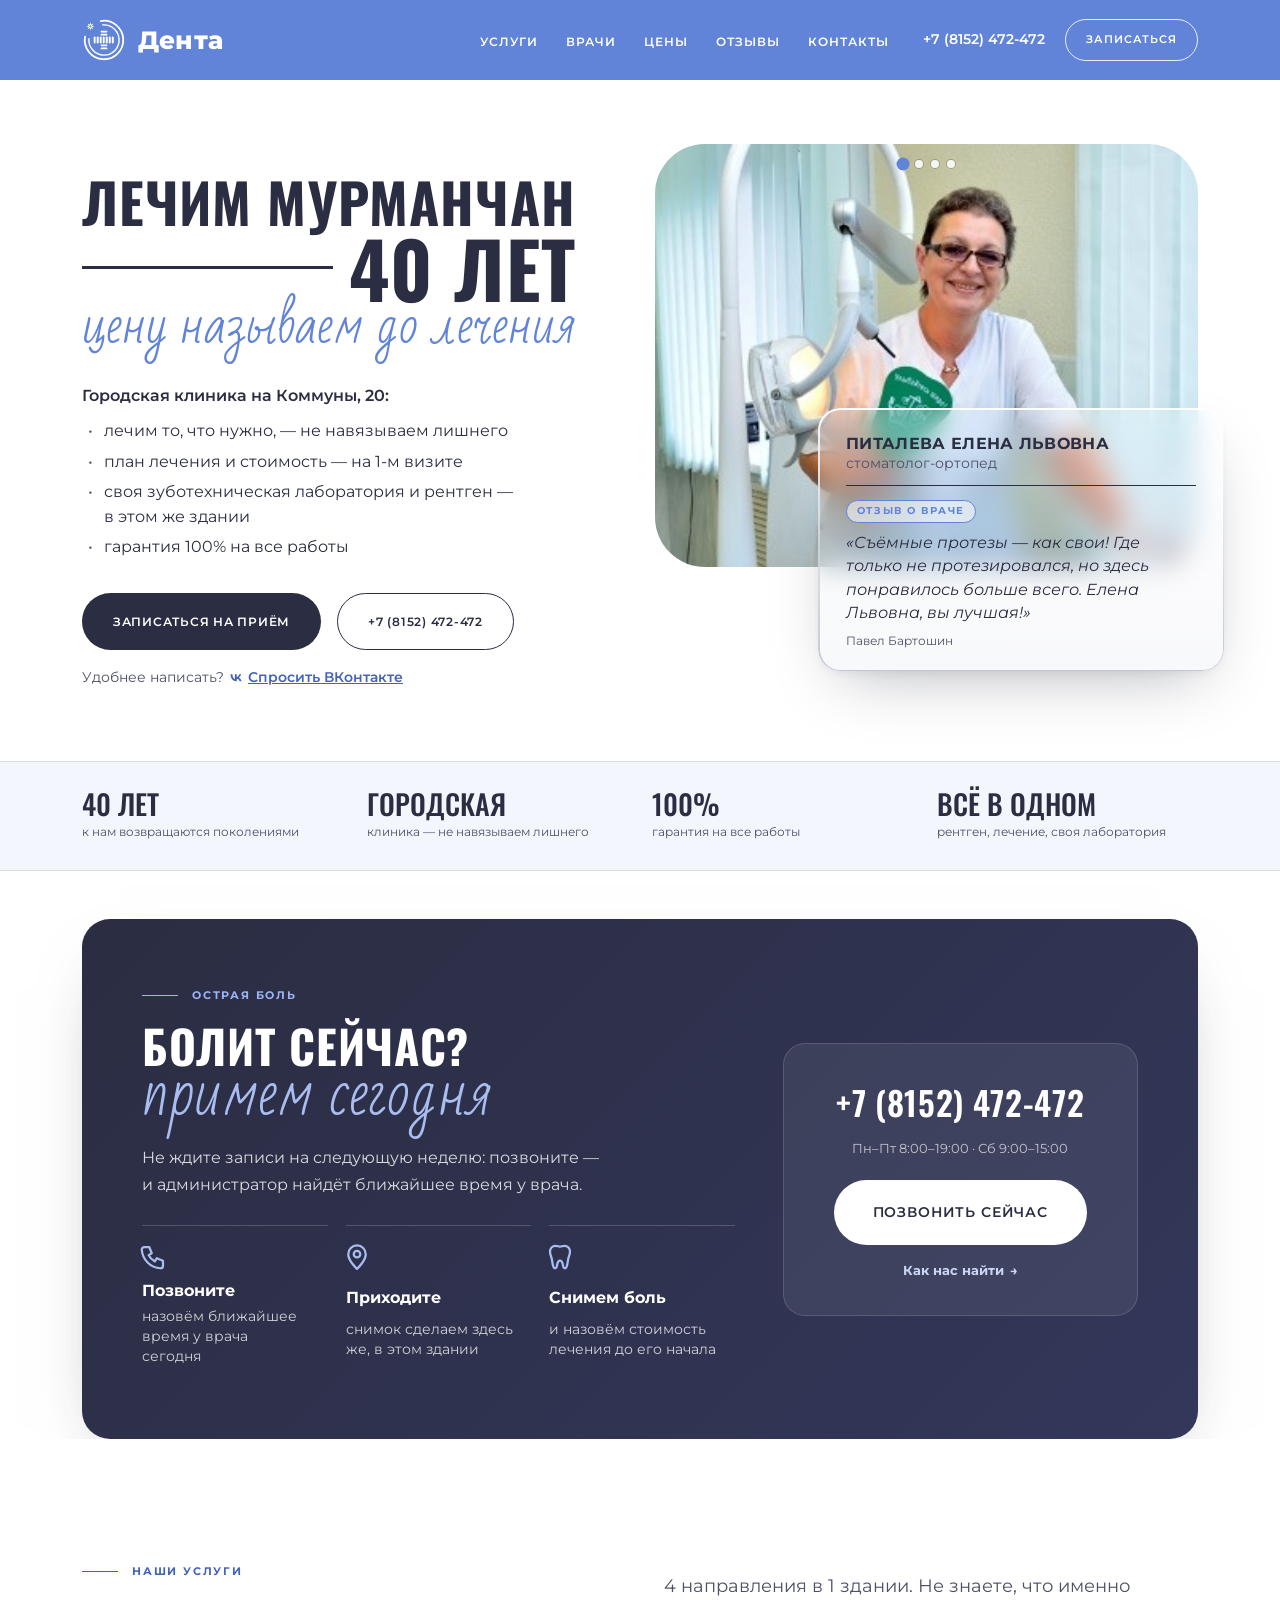
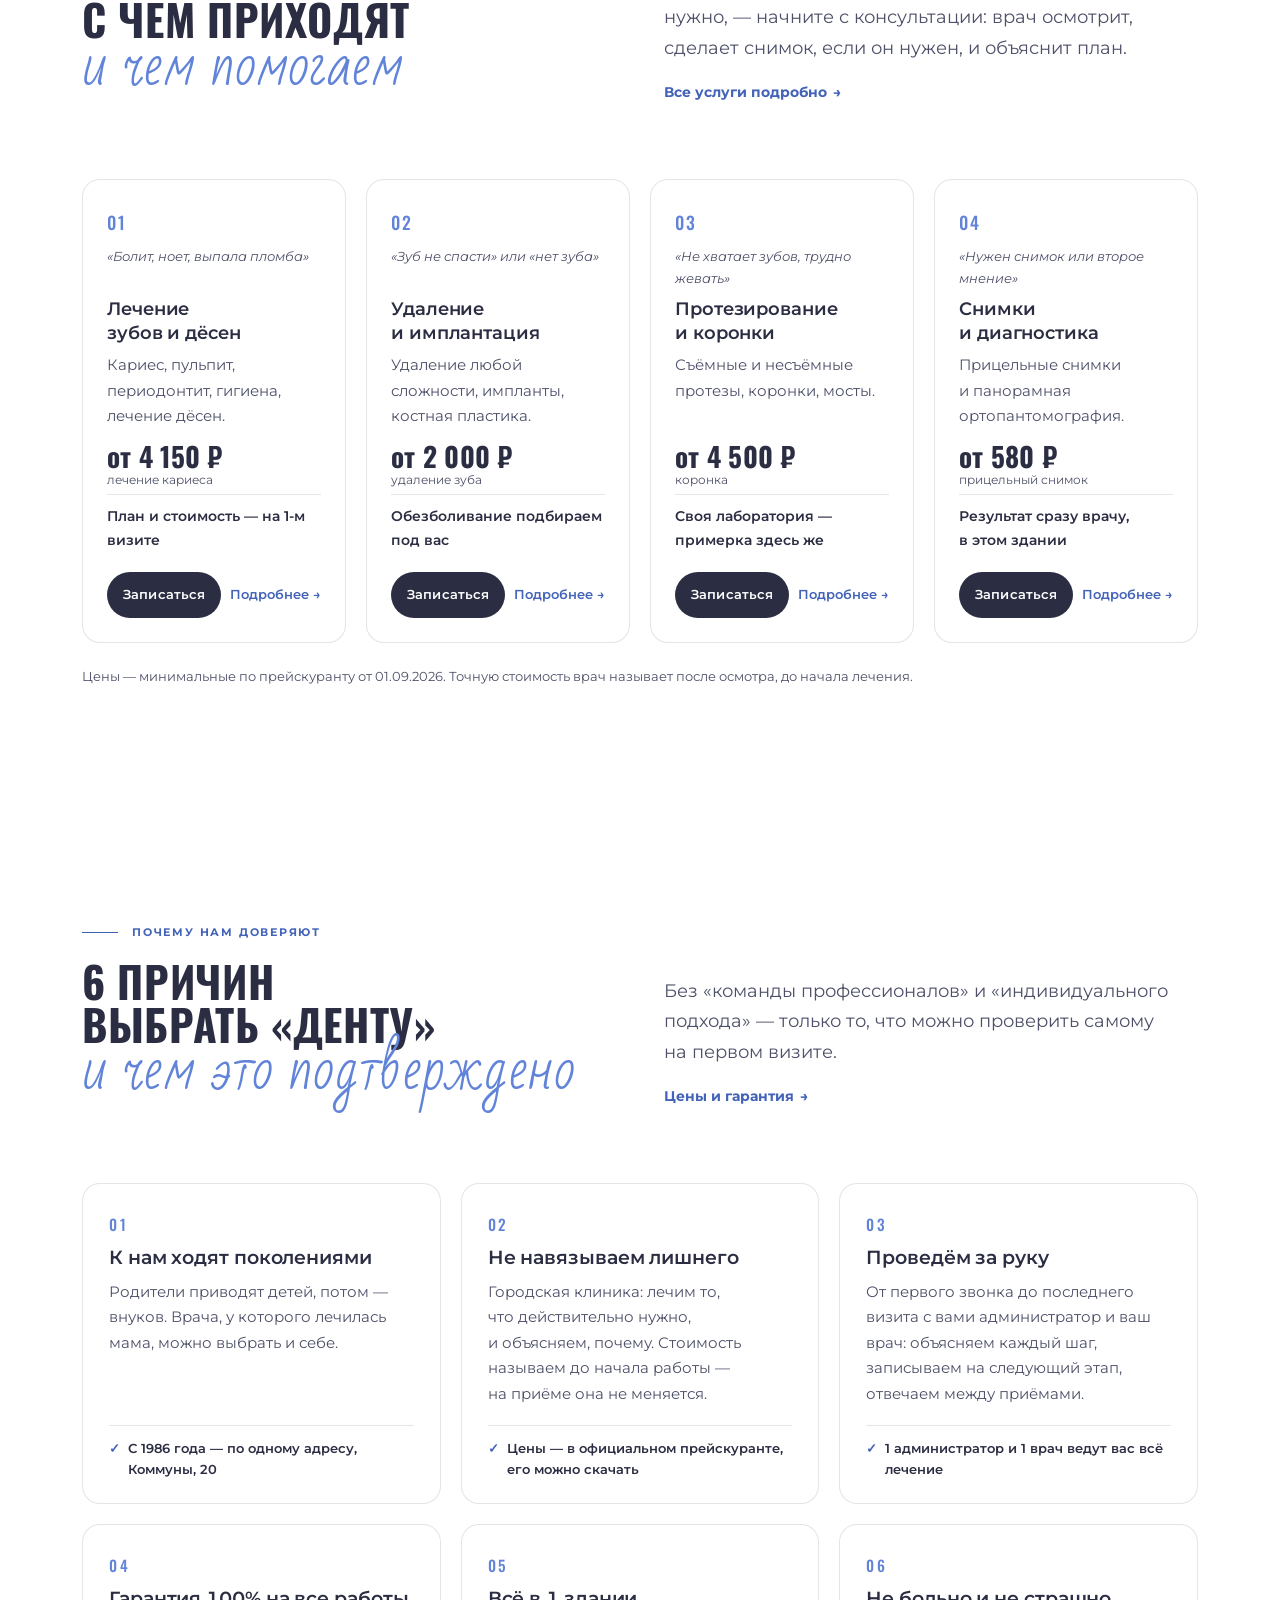
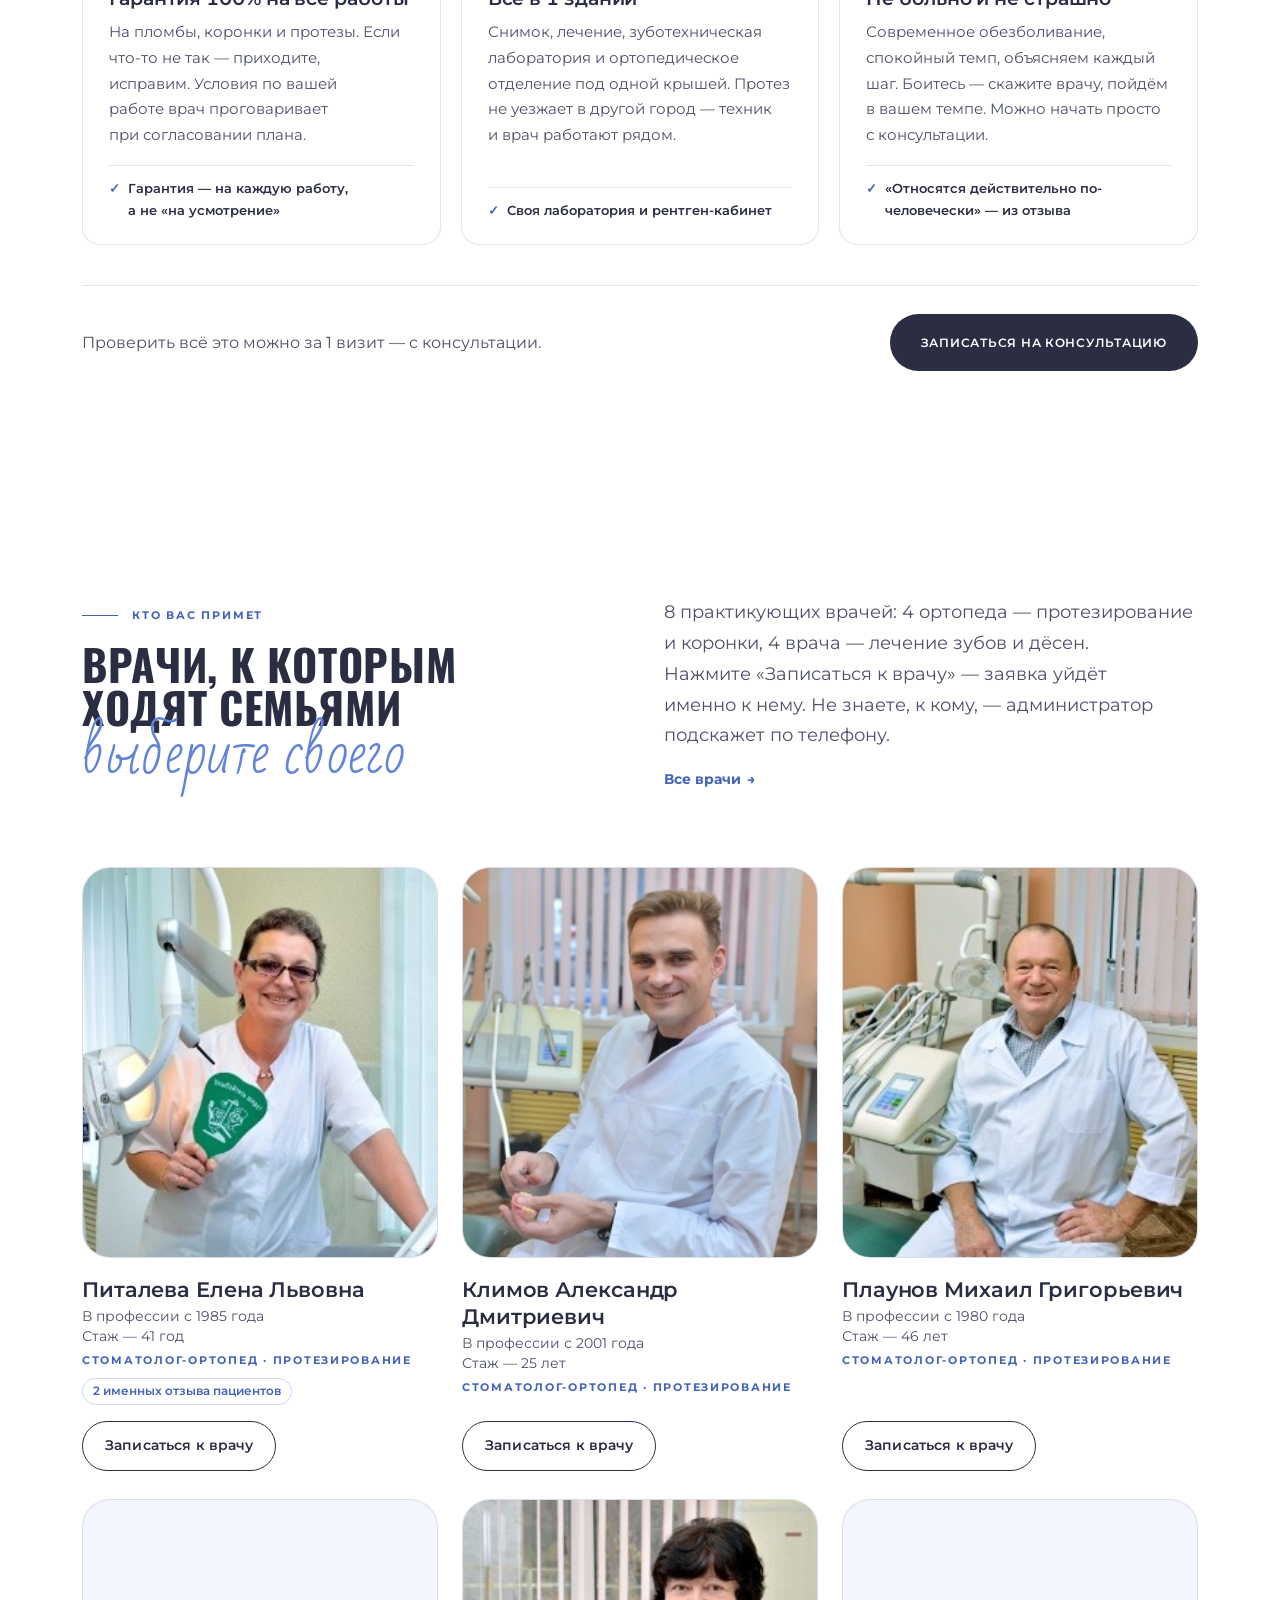
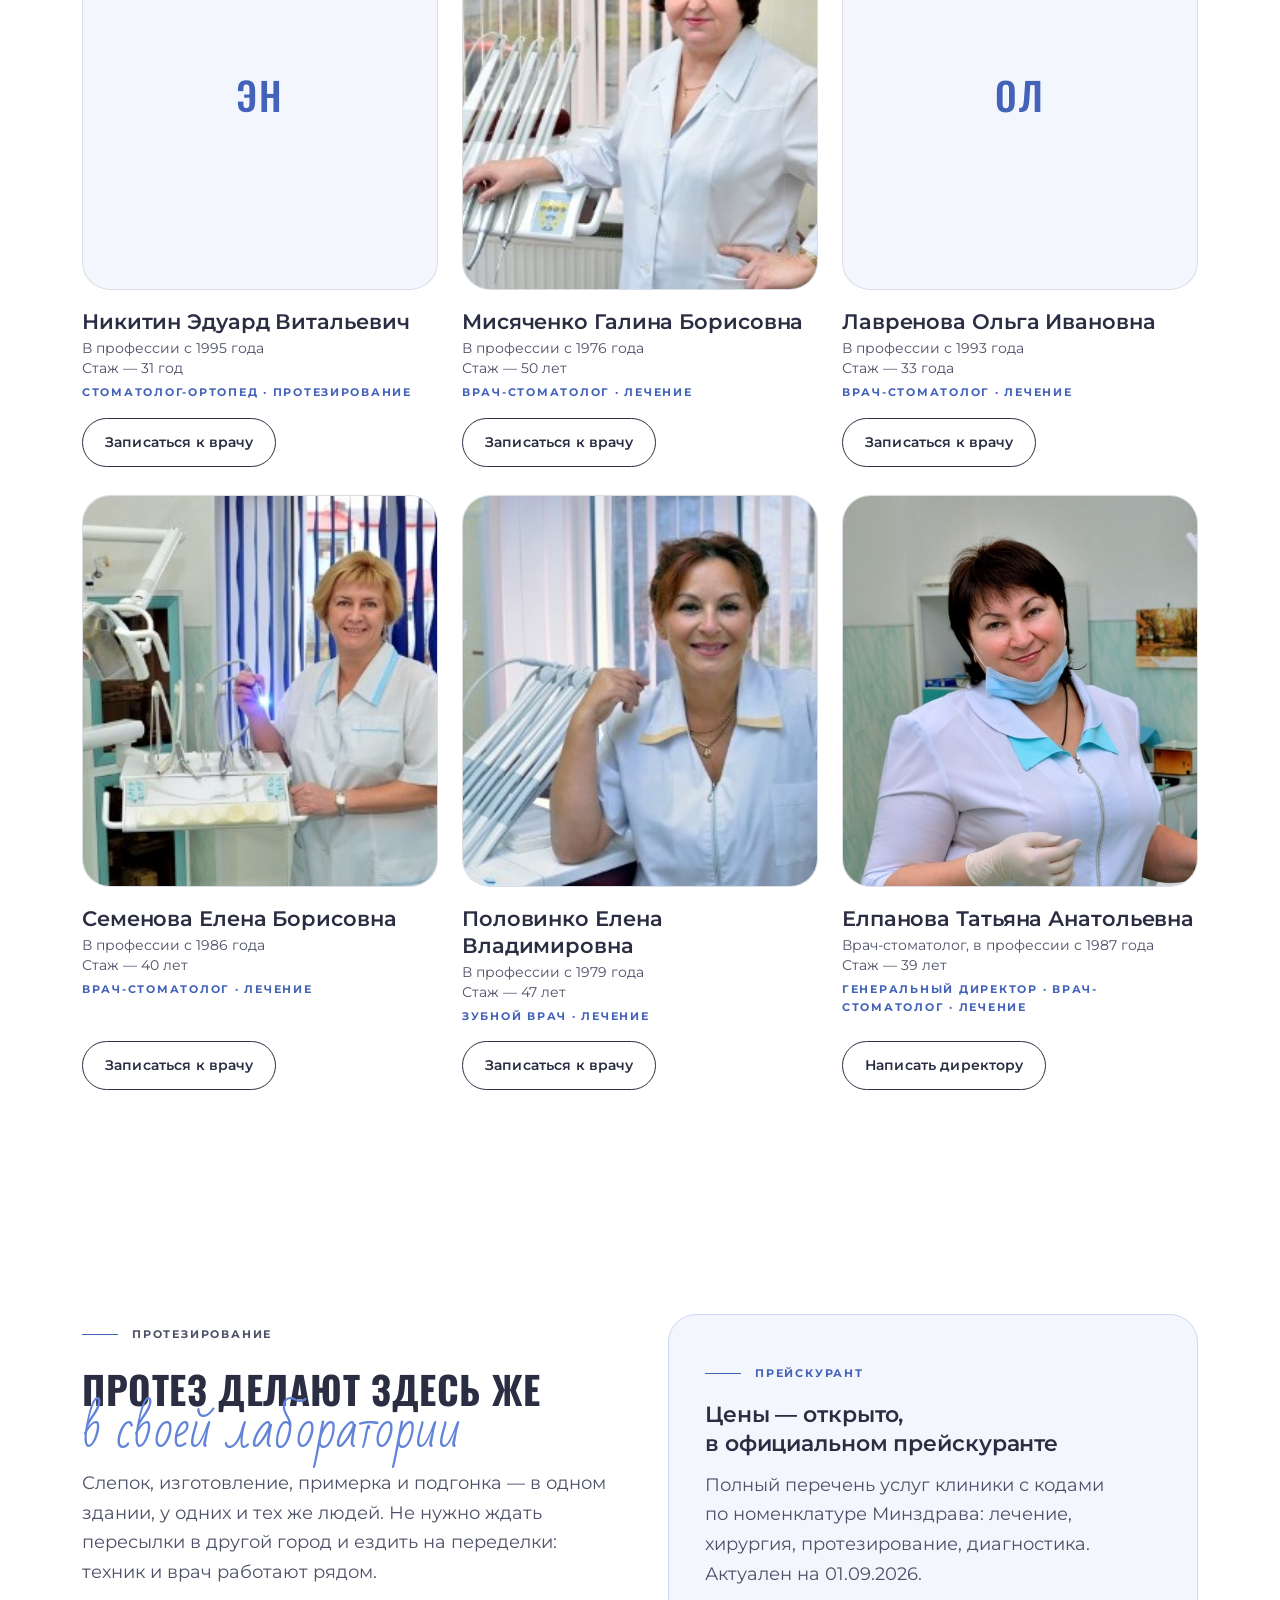
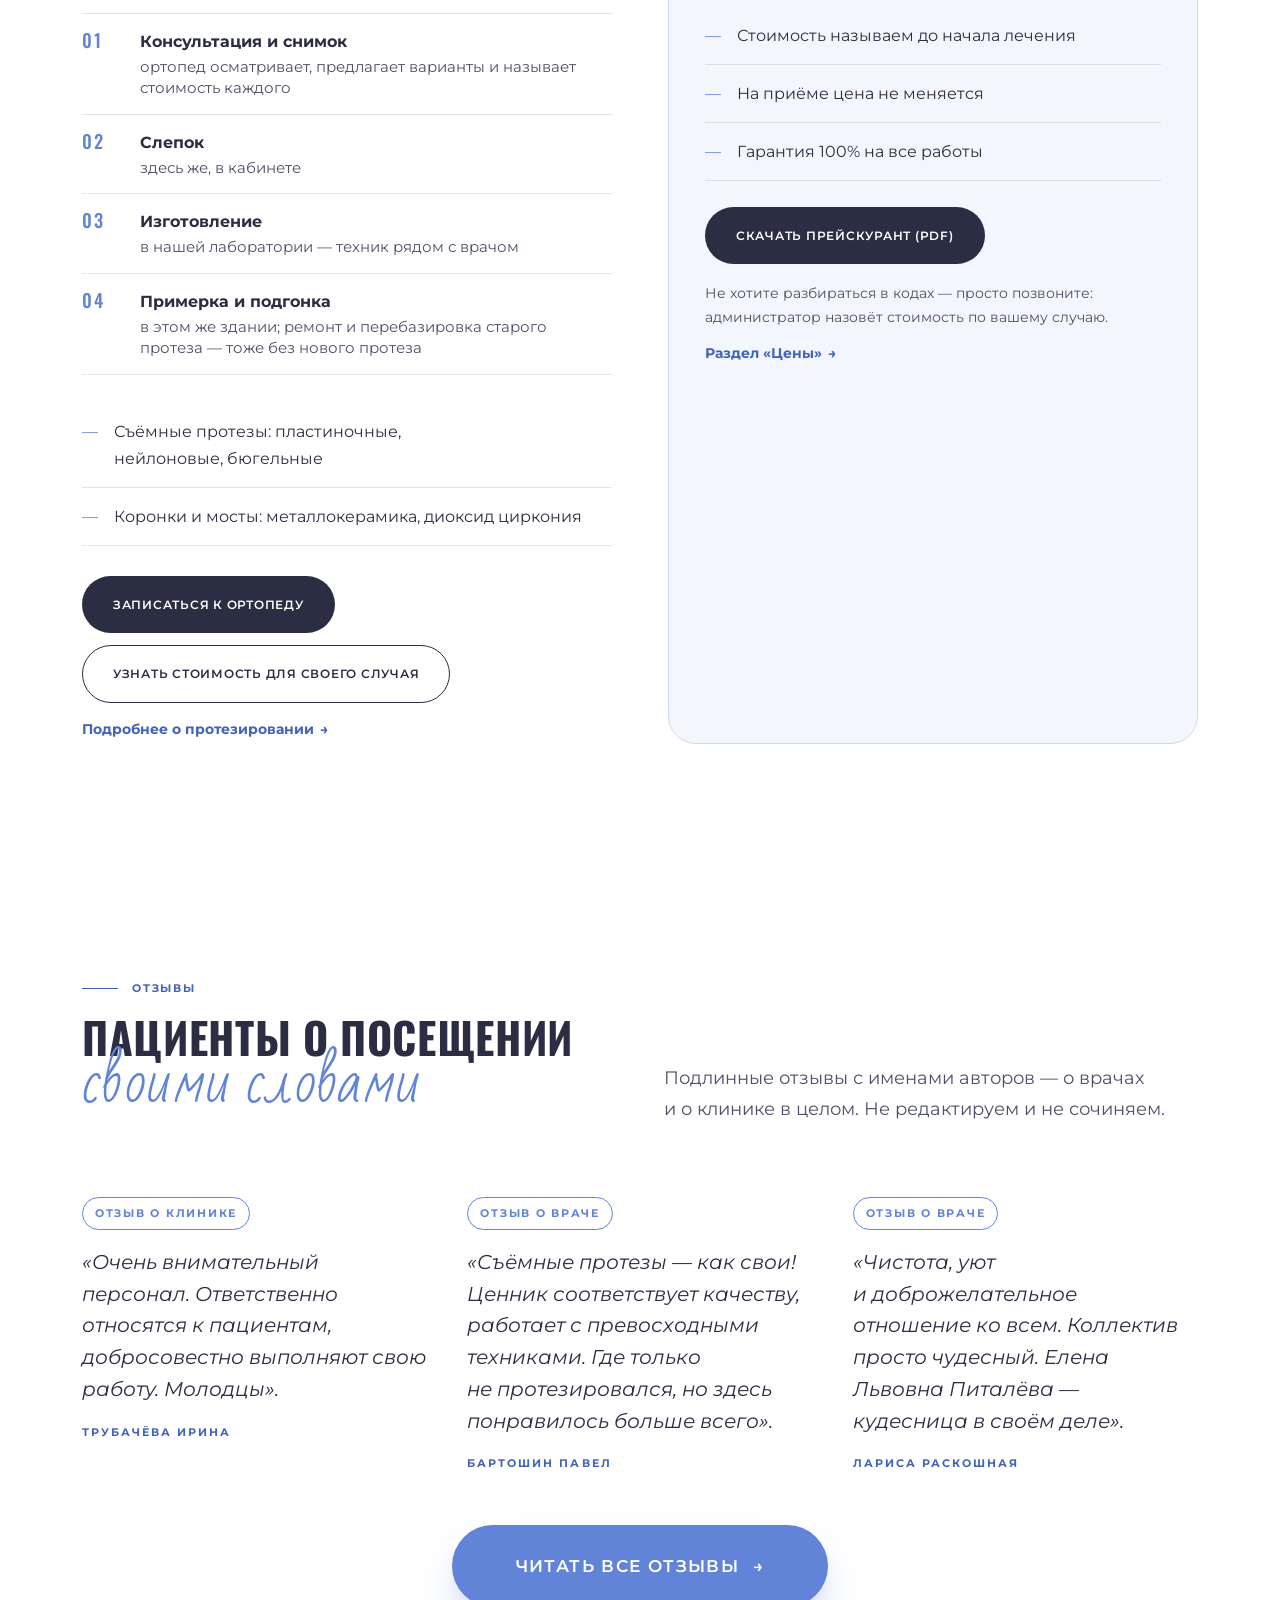
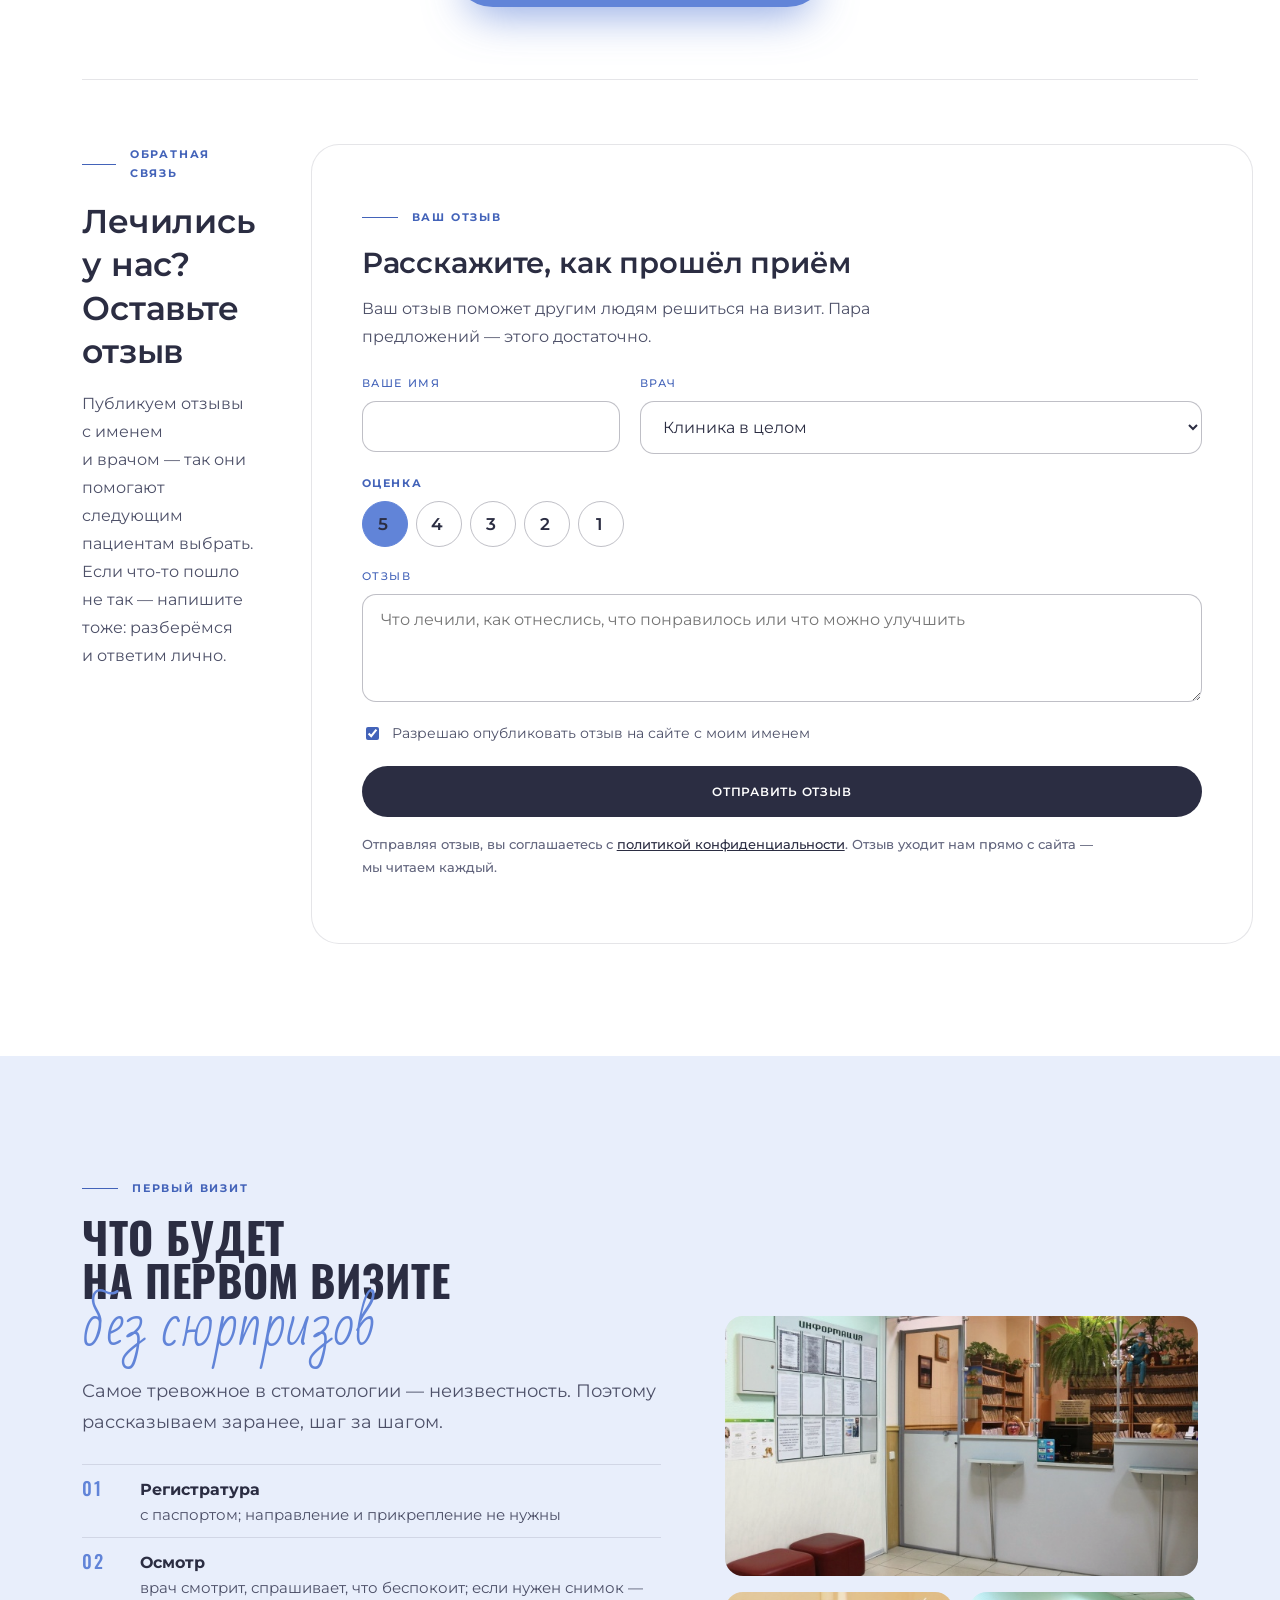
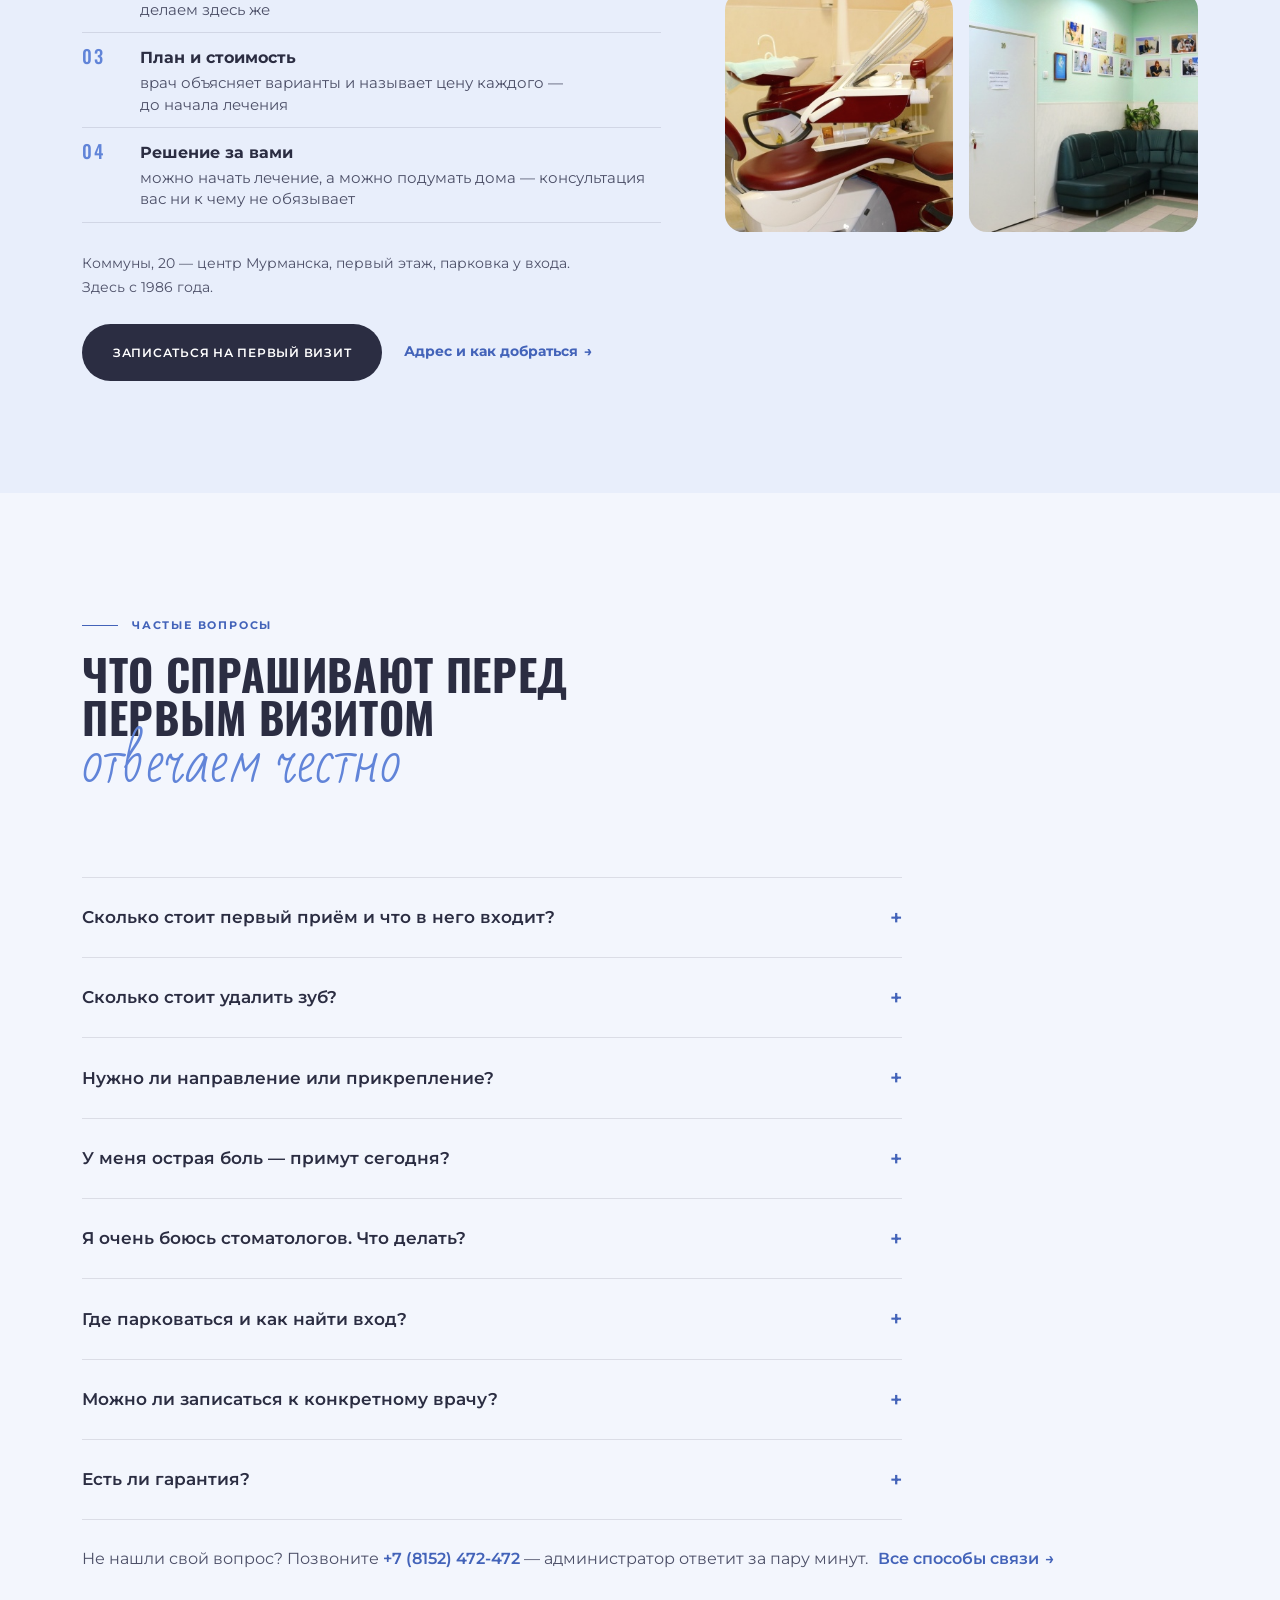
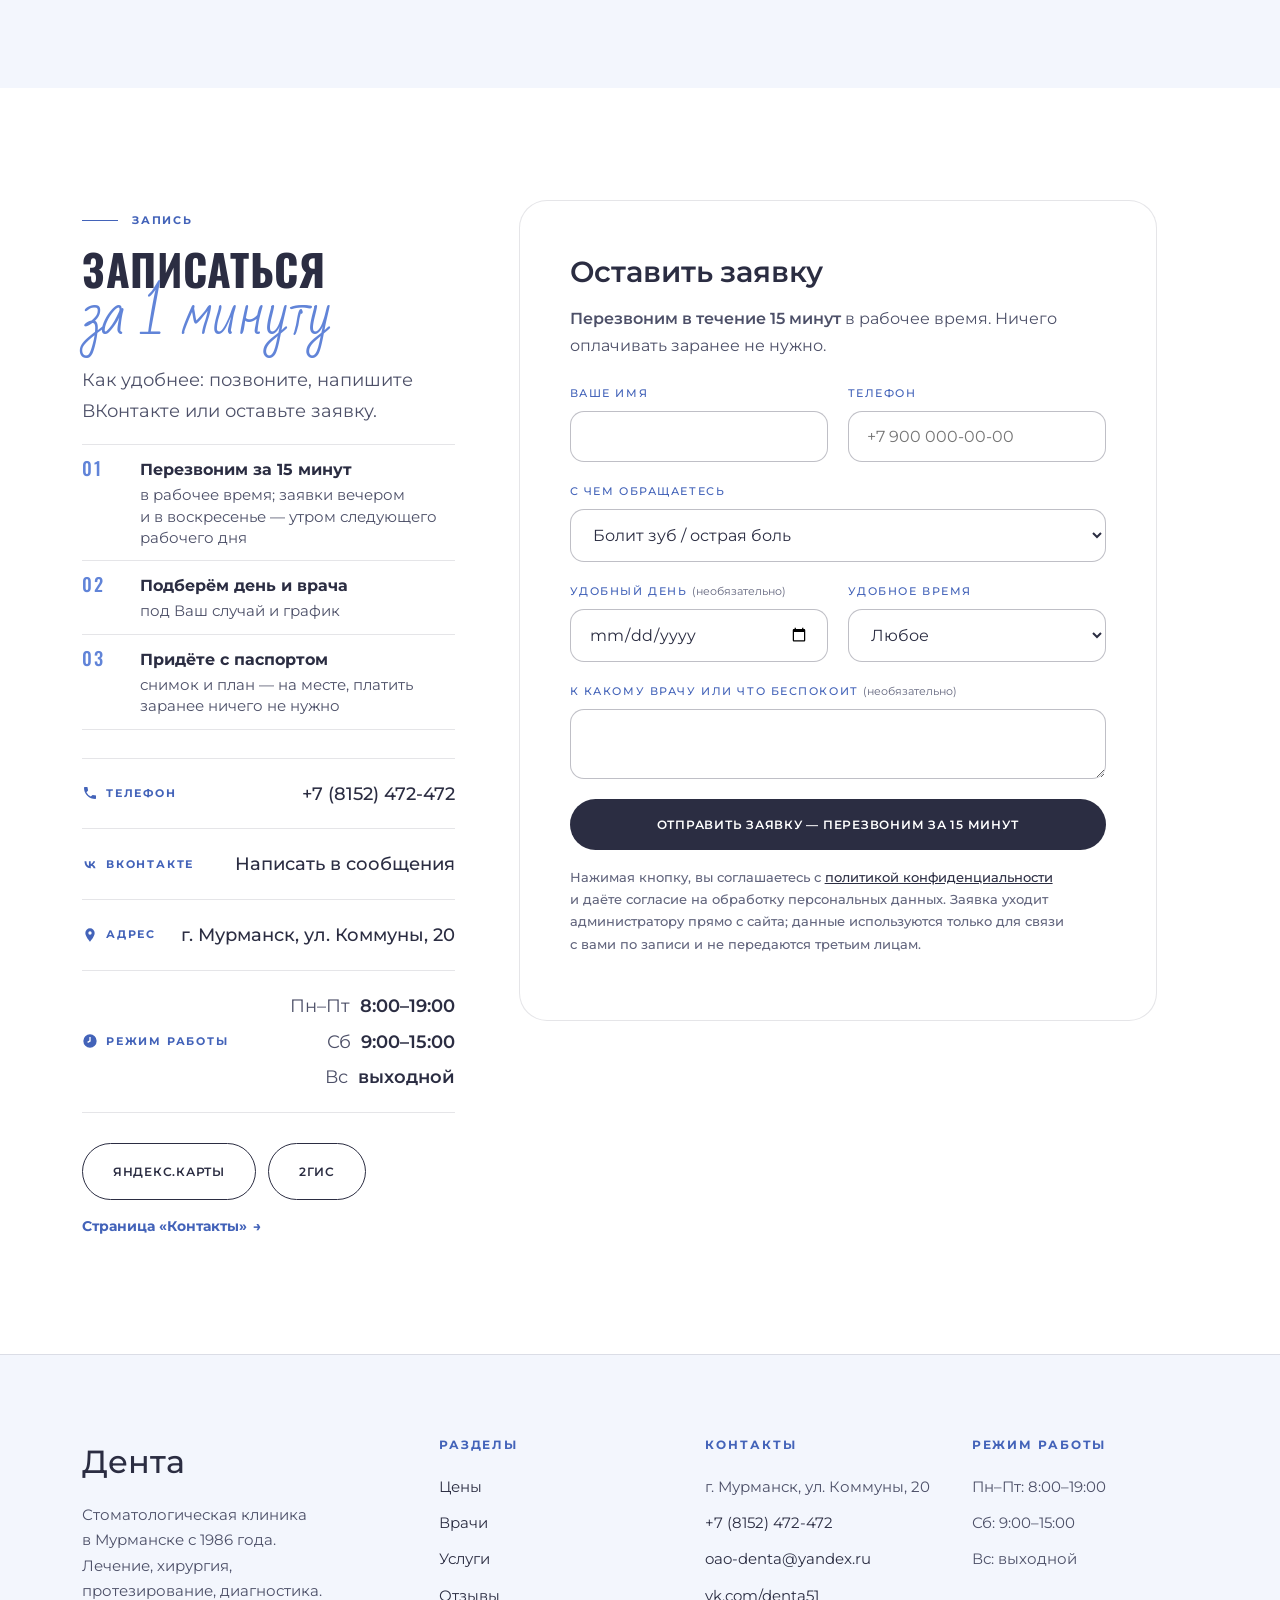
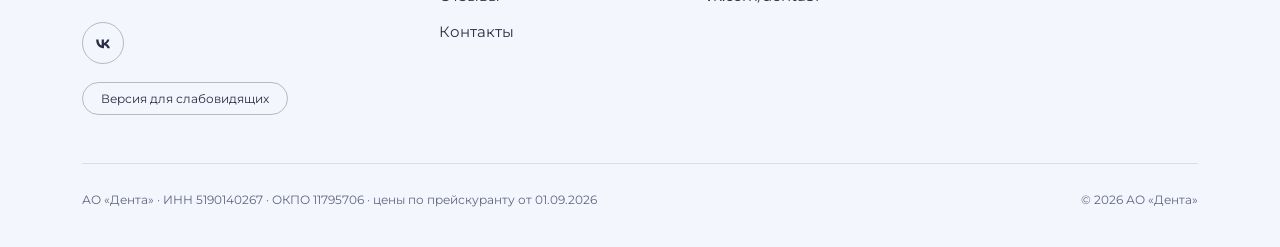
==== commit 2ae3d891: "v21: glass review card restored (masked gradient border), script subtitles slightly lower Co-Authore" ====
--- a/index.html
+++ b/index.html
@@ -18,7 +18,7 @@
 <meta name="twitter:card" content="summary_large_image">
 <link rel="preconnect" href="https://fonts.googleapis.com">
 <link rel="preconnect" href="https://fonts.gstatic.com" crossorigin>
-<link rel="stylesheet" href="assets/css/style.css?v=30">
+<link rel="stylesheet" href="assets/css/style.css?v=31">
 <script type="application/ld+json">
 {"@context":"https://schema.org","@type":"Dentist","name":"Стоматология «Дента»","legalName":"АО «Дента»","url":"https://dobermantrader.github.io/denta-site/","image":"https://dobermantrader.github.io/denta-site/assets/img/doctors/pitaleva.jpg","telephone":"+7-8152-47-24-72","email":"oao-denta@yandex.ru","foundingDate":"1986","address":{"@type":"PostalAddress","streetAddress":"ул. Коммуны, 20","addressLocality":"Мурманск","postalCode":"183038","addressCountry":"RU"},"openingHoursSpecification":[{"@type":"OpeningHoursSpecification","dayOfWeek":["Monday","Tuesday","Wednesday","Thursday","Friday"],"opens":"08:00","closes":"19:00"},{"@type":"OpeningHoursSpecification","dayOfWeek":"Saturday","opens":"09:00","closes":"15:00"}],"sameAs":["https://vk.com/denta51"],"priceRange":"₽₽"}
 </script>
@@ -80,19 +80,19 @@
       </div>
       <div class="hero__slides" data-slides aria-roledescription="слайд-шоу" aria-label="Врачи клиники и отзывы пациентов">
         <figure class="hero__slide is-active">
-          <img class="hero__photo" src="assets/img/doctors/pitaleva.jpg?v=30" alt="Питалева Елена Львовна, стоматолог-ортопед" style="object-position:58% 30%">
+          <img class="hero__photo" src="assets/img/doctors/pitaleva.jpg?v=31" alt="Питалева Елена Львовна, стоматолог-ортопед" style="object-position:58% 30%">
           <figcaption><div class="hero__reviews"><blockquote class="hero__review"><span class="hero__tag">Отзыв о враче</span><p class="hero__quote">«Съёмные протезы — как свои! Где только не протезировался, но здесь понравилось больше всего. Елена Львовна, вы лучшая!»</p><cite>Павел Бартошин</cite></blockquote></div><b>Питалева Елена Львовна</b><span>стоматолог-ортопед</span></figcaption>
         </figure>
         <figure class="hero__slide">
-          <img class="hero__photo" src="assets/img/doctors/klimov.jpg?v=30" alt="Климов Александр Дмитриевич, стоматолог-ортопед" style="object-position:70% 20%">
+          <img class="hero__photo" src="assets/img/doctors/klimov.jpg?v=31" alt="Климов Александр Дмитриевич, стоматолог-ортопед" style="object-position:70% 20%">
           <figcaption><div class="hero__reviews"><blockquote class="hero__review"><span class="hero__tag">Отзыв о клинике</span><p class="hero__quote">«Очень внимательный персонал. Ответственно относятся к пациентам, добросовестно выполняют свою работу».</p><cite>Ирина Трубачёва</cite></blockquote></div><b>Климов Александр Дмитриевич</b><span>стоматолог-ортопед</span></figcaption>
         </figure>
         <figure class="hero__slide">
-          <img class="hero__photo" src="assets/img/doctors/pitaleva.jpg?v=30" alt="Питалева Елена Львовна, стоматолог-ортопед" style="object-position:58% 30%">
+          <img class="hero__photo" src="assets/img/doctors/pitaleva.jpg?v=31" alt="Питалева Елена Львовна, стоматолог-ортопед" style="object-position:58% 30%">
           <figcaption><div class="hero__reviews"><blockquote class="hero__review"><span class="hero__tag">Отзыв о враче</span><p class="hero__quote">«Коллектив просто чудесный. Елена Львовна Питалёва — просто кудесница в своём деле. Рекомендую, не пожалеете».</p><cite>Лариса Раскошная</cite></blockquote></div><b>Питалева Елена Львовна</b><span>стоматолог-ортопед</span></figcaption>
         </figure>
         <figure class="hero__slide">
-          <img class="hero__photo" src="assets/img/doctors/misyachenko.jpg?v=30" alt="Мисяченко Галина Борисовна, врач-стоматолог" style="object-position:62% 25%">
+          <img class="hero__photo" src="assets/img/doctors/misyachenko.jpg?v=31" alt="Мисяченко Галина Борисовна, врач-стоматолог" style="object-position:62% 25%">
           <figcaption><div class="hero__reviews"><blockquote class="hero__review"><span class="hero__tag">Отзыв о клинике</span><p class="hero__quote">«Великолепный специалист, очень довольна. Знает свою работу и относится действительно по-человечески».</p><cite>Женечка Ильинова</cite></blockquote></div><b>Мисяченко Галина Борисовна</b><span>врач-стоматолог</span></figcaption>
         </figure>
         <div class="hero__dots" role="tablist" aria-label="Переключение слайдов"></div>
@@ -247,15 +247,15 @@
         <div><p class="lede">8 практикующих врачей: 4 ортопеда — протезирование и коронки, 4 врача — лечение зубов и дёсен. Нажмите «Записаться к врачу» — заявка уйдёт именно к нему. Не знаете, к кому, — администратор подскажет по телефону.</p><a class="section-link" href="vrachi.html">Все врачи <span aria-hidden="true">→</span></a></div>
       </div>
       <div class="team">
-        <div class="doctor"><img class="doctor__photo" src="assets/img/doctors/pitaleva.jpg?v=30" alt="Питалева Елена Львовна" loading="lazy"><div class="doctor__body"><h3><a href="vrachi.html#pitaleva">Питалева Елена Львовна</a></h3><p class="doctor__since">В профессии с 1985 года<br>Стаж — 41 год</p><p class="role">Стоматолог-ортопед · протезирование</p><a class="doctor__tag" href="vrachi.html#pitaleva">2 именных отзыва пациентов</a></div><a class="btn btn--outline btn--sm" href="#zapis" data-doctor="Питалева Елена Львовна">Записаться к врачу</a></div>
-        <div class="doctor"><img class="doctor__photo" src="assets/img/doctors/klimov.jpg?v=30" alt="Климов Александр Дмитриевич" loading="lazy"><div class="doctor__body"><h3><a href="vrachi.html#klimov">Климов Александр Дмитриевич</a></h3><p class="doctor__since">В профессии с 2001 года<br>Стаж — 25 лет</p><p class="role">Стоматолог-ортопед · протезирование</p></div><a class="btn btn--outline btn--sm" href="#zapis" data-doctor="Климов Александр Дмитриевич">Записаться к врачу</a></div>
-        <div class="doctor"><img class="doctor__photo" src="assets/img/doctors/plaunov.jpg?v=30" alt="Плаунов Михаил Григорьевич" loading="lazy"><div class="doctor__body"><h3><a href="vrachi.html#plaunov">Плаунов Михаил Григорьевич</a></h3><p class="doctor__since">В профессии с 1980 года<br>Стаж — 46 лет</p><p class="role">Стоматолог-ортопед · протезирование</p></div><a class="btn btn--outline btn--sm" href="#zapis" data-doctor="Плаунов Михаил Григорьевич">Записаться к врачу</a></div>
+        <div class="doctor"><img class="doctor__photo" src="assets/img/doctors/pitaleva.jpg?v=31" alt="Питалева Елена Львовна" loading="lazy"><div class="doctor__body"><h3><a href="vrachi.html#pitaleva">Питалева Елена Львовна</a></h3><p class="doctor__since">В профессии с 1985 года<br>Стаж — 41 год</p><p class="role">Стоматолог-ортопед · протезирование</p><a class="doctor__tag" href="vrachi.html#pitaleva">2 именных отзыва пациентов</a></div><a class="btn btn--outline btn--sm" href="#zapis" data-doctor="Питалева Елена Львовна">Записаться к врачу</a></div>
+        <div class="doctor"><img class="doctor__photo" src="assets/img/doctors/klimov.jpg?v=31" alt="Климов Александр Дмитриевич" loading="lazy"><div class="doctor__body"><h3><a href="vrachi.html#klimov">Климов Александр Дмитриевич</a></h3><p class="doctor__since">В профессии с 2001 года<br>Стаж — 25 лет</p><p class="role">Стоматолог-ортопед · протезирование</p></div><a class="btn btn--outline btn--sm" href="#zapis" data-doctor="Климов Александр Дмитриевич">Записаться к врачу</a></div>
+        <div class="doctor"><img class="doctor__photo" src="assets/img/doctors/plaunov.jpg?v=31" alt="Плаунов Михаил Григорьевич" loading="lazy"><div class="doctor__body"><h3><a href="vrachi.html#plaunov">Плаунов Михаил Григорьевич</a></h3><p class="doctor__since">В профессии с 1980 года<br>Стаж — 46 лет</p><p class="role">Стоматолог-ортопед · протезирование</p></div><a class="btn btn--outline btn--sm" href="#zapis" data-doctor="Плаунов Михаил Григорьевич">Записаться к врачу</a></div>
         <div class="doctor"><div class="avatar" aria-hidden="true">ЭН</div><div class="doctor__body"><h3><a href="vrachi.html#nikitin">Никитин Эдуард Витальевич</a></h3><p class="doctor__since">В профессии с 1995 года<br>Стаж — 31 год</p><p class="role">Стоматолог-ортопед · протезирование</p></div><a class="btn btn--outline btn--sm" href="#zapis" data-doctor="Никитин Эдуард Витальевич">Записаться к врачу</a></div>
-        <div class="doctor"><img class="doctor__photo" src="assets/img/doctors/misyachenko.jpg?v=30" alt="Мисяченко Галина Борисовна" loading="lazy"><div class="doctor__body"><h3><a href="vrachi.html#misyachenko">Мисяченко Галина Борисовна</a></h3><p class="doctor__since">В профессии с 1976 года<br>Стаж — 50 лет</p><p class="role">Врач-стоматолог · лечение</p></div><a class="btn btn--outline btn--sm" href="#zapis" data-doctor="Мисяченко Галина Борисовна">Записаться к врачу</a></div>
+        <div class="doctor"><img class="doctor__photo" src="assets/img/doctors/misyachenko.jpg?v=31" alt="Мисяченко Галина Борисовна" loading="lazy"><div class="doctor__body"><h3><a href="vrachi.html#misyachenko">Мисяченко Галина Борисовна</a></h3><p class="doctor__since">В профессии с 1976 года<br>Стаж — 50 лет</p><p class="role">Врач-стоматолог · лечение</p></div><a class="btn btn--outline btn--sm" href="#zapis" data-doctor="Мисяченко Галина Борисовна">Записаться к врачу</a></div>
         <div class="doctor"><div class="avatar" aria-hidden="true">ОЛ</div><div class="doctor__body"><h3><a href="vrachi.html#lavrenova">Лавренова Ольга Ивановна</a></h3><p class="doctor__since">В профессии с 1993 года<br>Стаж — 33 года</p><p class="role">Врач-стоматолог · лечение</p></div><a class="btn btn--outline btn--sm" href="#zapis" data-doctor="Лавренова Ольга Ивановна">Записаться к врачу</a></div>
-        <div class="doctor"><img class="doctor__photo" src="assets/img/doctors/semenova.jpg?v=30" alt="Семенова Елена Борисовна" loading="lazy"><div class="doctor__body"><h3><a href="vrachi.html#semenova">Семенова Елена Борисовна</a></h3><p class="doctor__since">В профессии с 1986 года<br>Стаж — 40 лет</p><p class="role">Врач-стоматолог · лечение</p></div><a class="btn btn--outline btn--sm" href="#zapis" data-doctor="Семенова Елена Борисовна">Записаться к врачу</a></div>
-        <div class="doctor"><img class="doctor__photo" src="assets/img/doctors/polovinko.jpg?v=30" alt="Половинко Елена Владимировна" loading="lazy"><div class="doctor__body"><h3><a href="vrachi.html#polovinko">Половинко Елена Владимировна</a></h3><p class="doctor__since">В профессии с 1979 года<br>Стаж — 47 лет</p><p class="role">Зубной врач · лечение</p></div><a class="btn btn--outline btn--sm" href="#zapis" data-doctor="Половинко Елена Владимировна">Записаться к врачу</a></div>
-        <div class="doctor"><img class="doctor__photo" src="assets/img/doctors/elpanova.jpg?v=30" alt="Елпанова Татьяна Анатольевна" loading="lazy"><div class="doctor__body"><h3>Елпанова Татьяна Анатольевна</h3><p class="doctor__since">Врач-стоматолог, в профессии с 1987 года<br>Стаж — 39 лет</p><p class="role">Генеральный директор · врач-стоматолог · лечение</p></div><a class="btn btn--outline btn--sm" href="mailto:oao-denta@yandex.ru">Написать директору</a></div>
+        <div class="doctor"><img class="doctor__photo" src="assets/img/doctors/semenova.jpg?v=31" alt="Семенова Елена Борисовна" loading="lazy"><div class="doctor__body"><h3><a href="vrachi.html#semenova">Семенова Елена Борисовна</a></h3><p class="doctor__since">В профессии с 1986 года<br>Стаж — 40 лет</p><p class="role">Врач-стоматолог · лечение</p></div><a class="btn btn--outline btn--sm" href="#zapis" data-doctor="Семенова Елена Борисовна">Записаться к врачу</a></div>
+        <div class="doctor"><img class="doctor__photo" src="assets/img/doctors/polovinko.jpg?v=31" alt="Половинко Елена Владимировна" loading="lazy"><div class="doctor__body"><h3><a href="vrachi.html#polovinko">Половинко Елена Владимировна</a></h3><p class="doctor__since">В профессии с 1979 года<br>Стаж — 47 лет</p><p class="role">Зубной врач · лечение</p></div><a class="btn btn--outline btn--sm" href="#zapis" data-doctor="Половинко Елена Владимировна">Записаться к врачу</a></div>
+        <div class="doctor"><img class="doctor__photo" src="assets/img/doctors/elpanova.jpg?v=31" alt="Елпанова Татьяна Анатольевна" loading="lazy"><div class="doctor__body"><h3>Елпанова Татьяна Анатольевна</h3><p class="doctor__since">Врач-стоматолог, в профессии с 1987 года<br>Стаж — 39 лет</p><p class="role">Генеральный директор · врач-стоматолог · лечение</p></div><a class="btn btn--outline btn--sm" href="mailto:oao-denta@yandex.ru">Написать директору</a></div>
       </div>
 
     </div>
@@ -559,6 +559,6 @@
   </div>
 </footer>
 
-<script src="assets/js/main.js?v=30"></script>
+<script src="assets/js/main.js?v=31"></script>
 </body>
 </html>
--- a/assets/css/style.css
+++ b/assets/css/style.css
@@ -1612,3 +1612,31 @@
   .families .mini-price, .form-card { max-width: 100%; }
   .direction__actions { flex-direction: row; justify-content: space-between; }
 }
+
+/* ============================================================
+   v21 — плашка отзыва снова стеклянная; курсив чуть ниже
+   Причина регрессии: в v20 обводка-градиент рисовалась вторым непрозрачным
+   слоем background, который просвечивал сквозь полупрозрачную плашку.
+   Теперь заливка — один полупрозрачный слой с размытием, а градиентная
+   рамка рисуется отдельным псевдоэлементом с маской (внутри пусто).
+   ============================================================ */
+.hero__slide figcaption {
+  border: 0;
+  background: linear-gradient(180deg, rgba(255,255,255,0.24) 0%, rgba(205,210,225,0.14) 100%);
+  -webkit-backdrop-filter: blur(14px) saturate(1.2);
+  backdrop-filter: blur(14px) saturate(1.2);
+}
+.hero__slide figcaption::before {
+  content: ""; position: absolute; inset: 0; border-radius: inherit; padding: 1.5px;
+  background: linear-gradient(180deg, rgba(255,255,255,0.95) 0%, rgba(150,158,180,0.55) 100%);
+  -webkit-mask: linear-gradient(#000 0 0) content-box, linear-gradient(#000 0 0);
+  -webkit-mask-composite: xor; mask-composite: exclude;
+  pointer-events: none;
+}
+
+/* Рукописные строки: чуть ниже, чтобы не слипались с заголовком (кроме первого экрана) */
+h2 em, .urgent--offer h2 em, .family h2 em, .cta-band h2 em { margin-top: -0.05em; line-height: 1; }
+.page-hero h1 em { margin-top: 0.02em; line-height: 1; }
+@media (max-width: 720px) {
+  h2 em, .urgent--offer h2 em, .family h2 em, .cta-band h2 em { margin-top: 0; }
+}
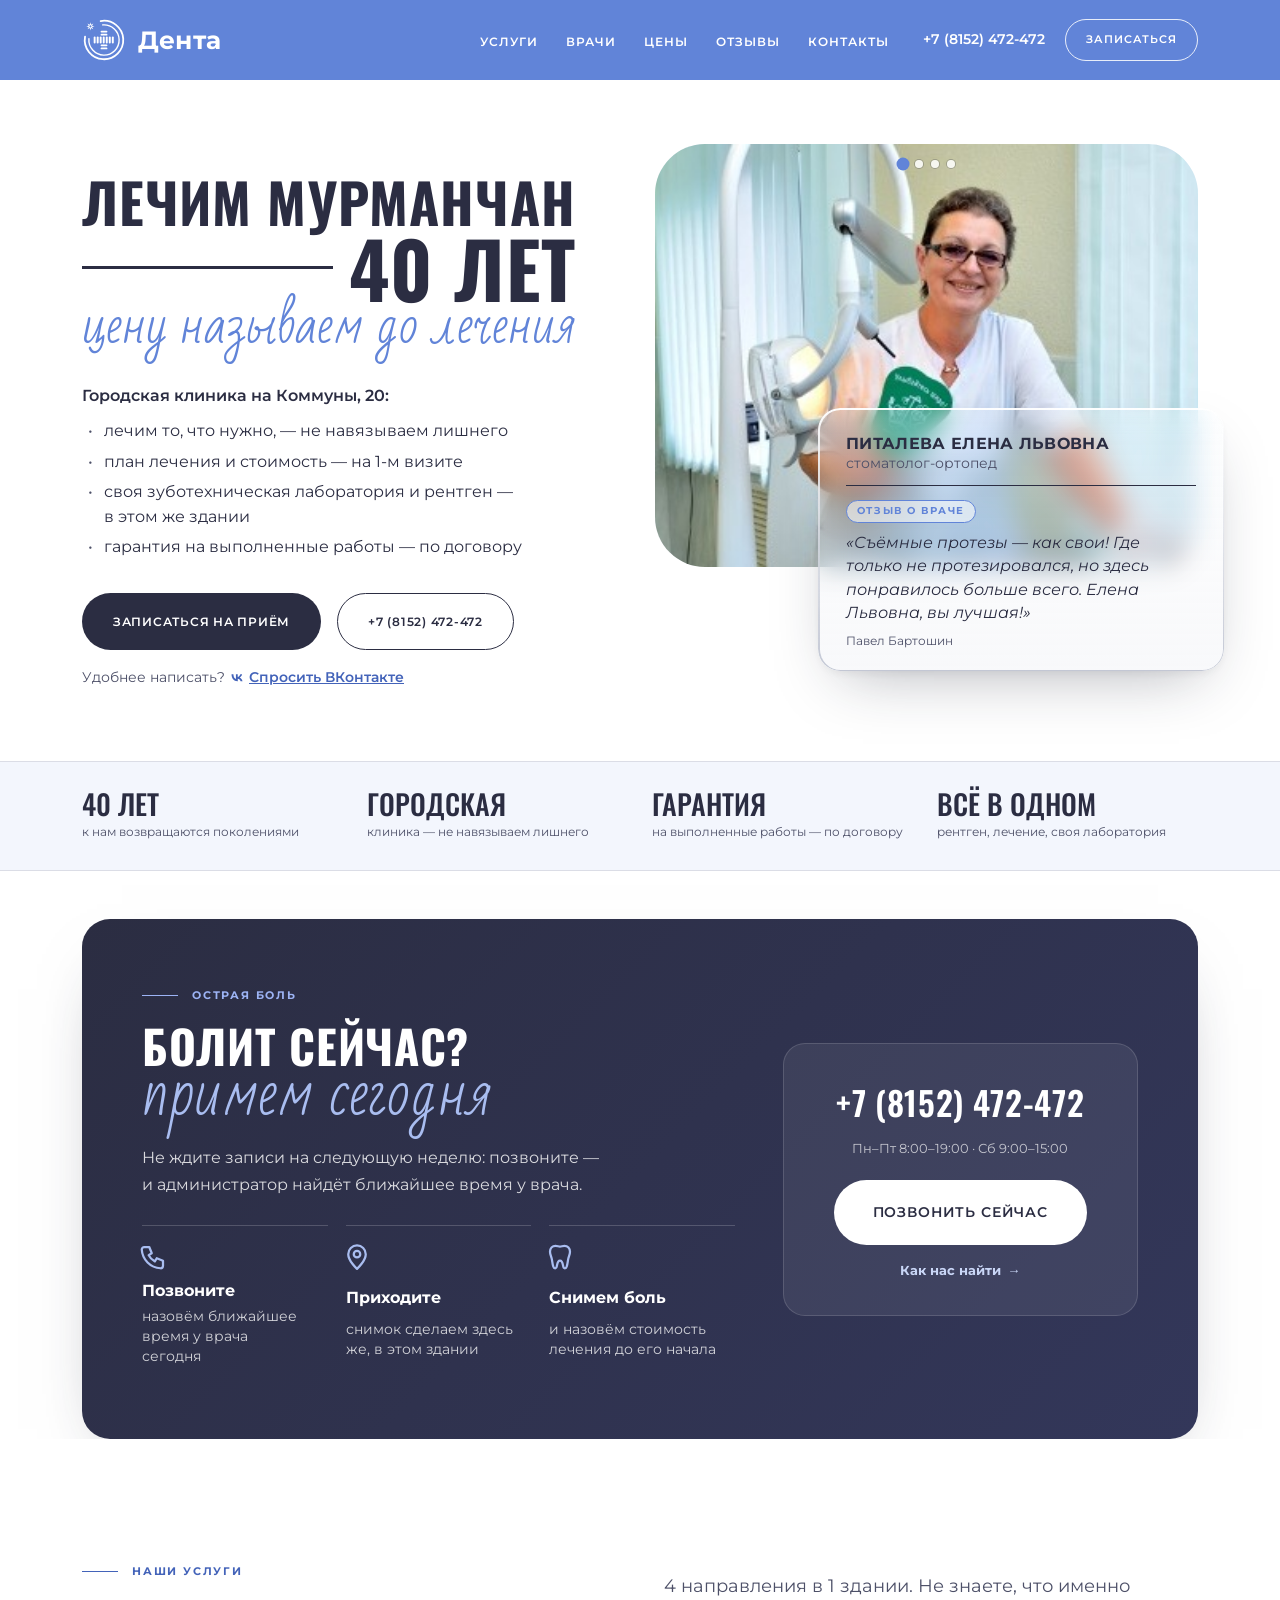
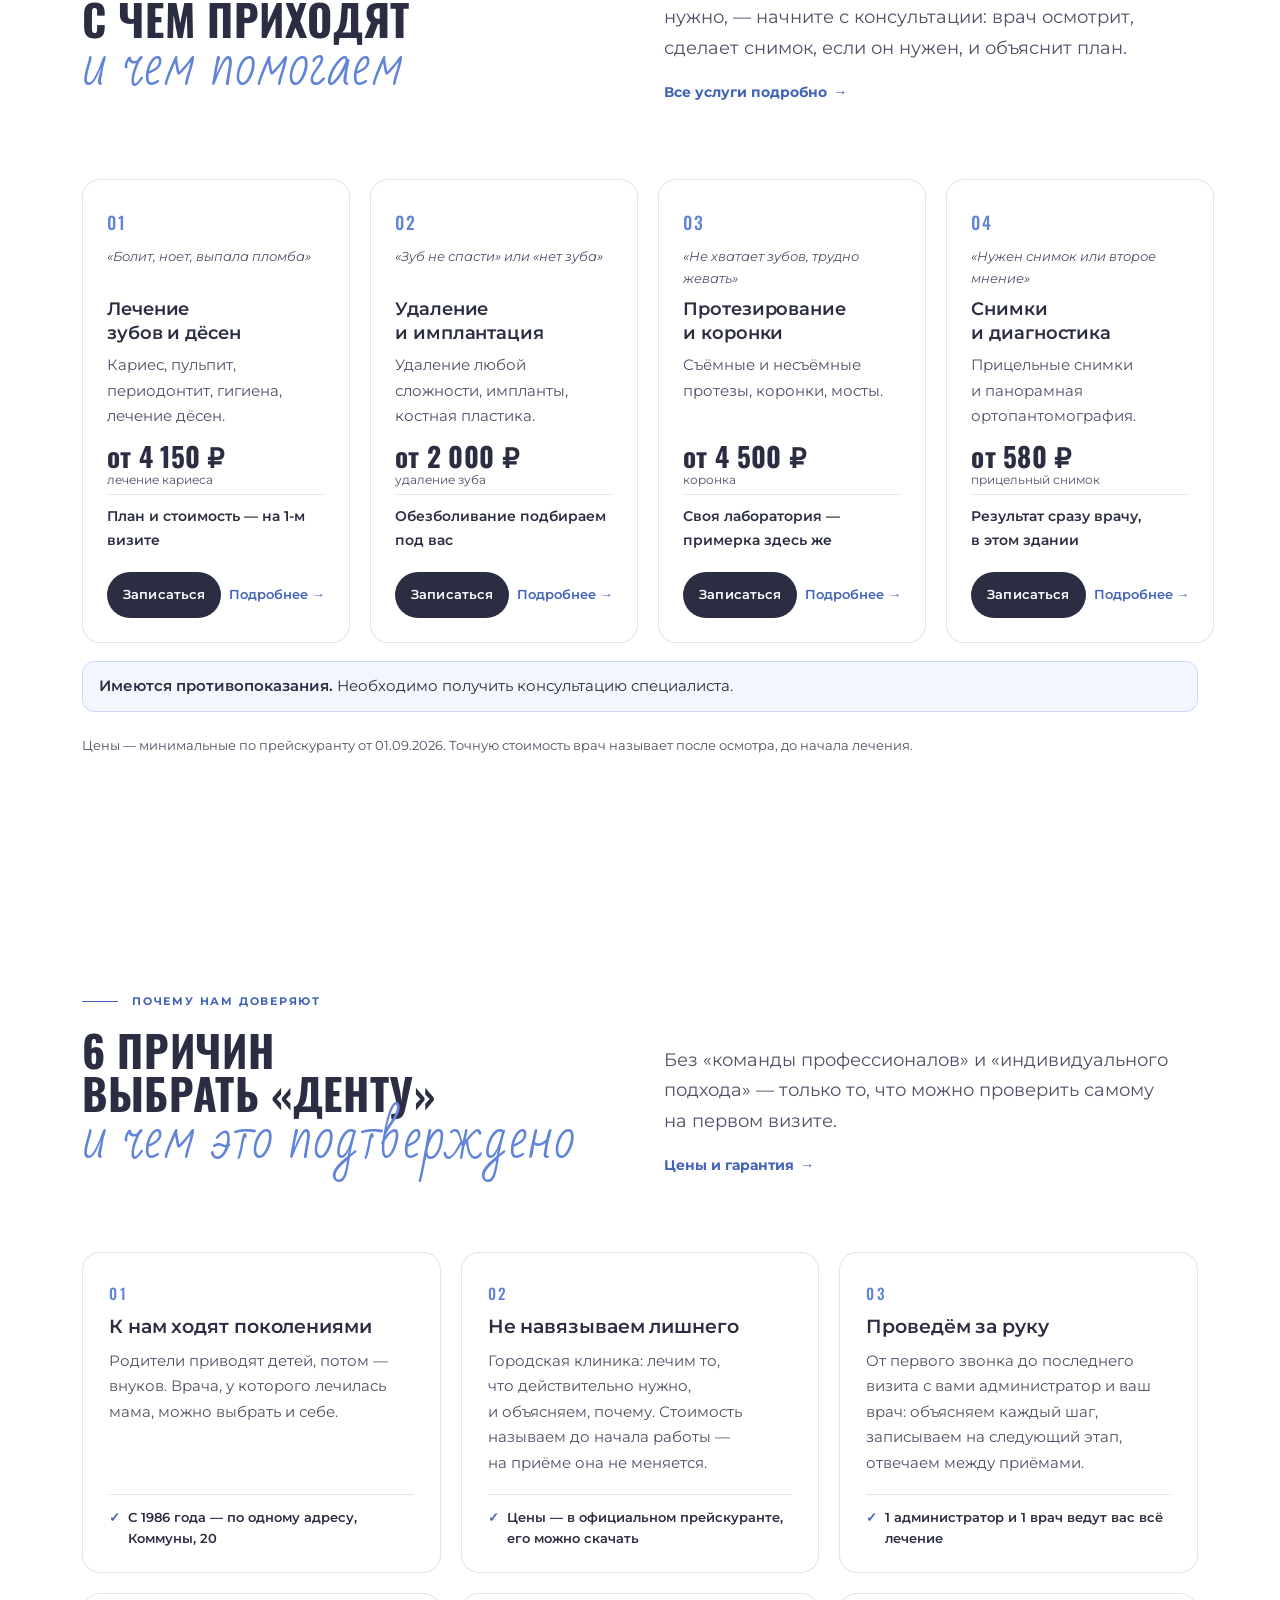
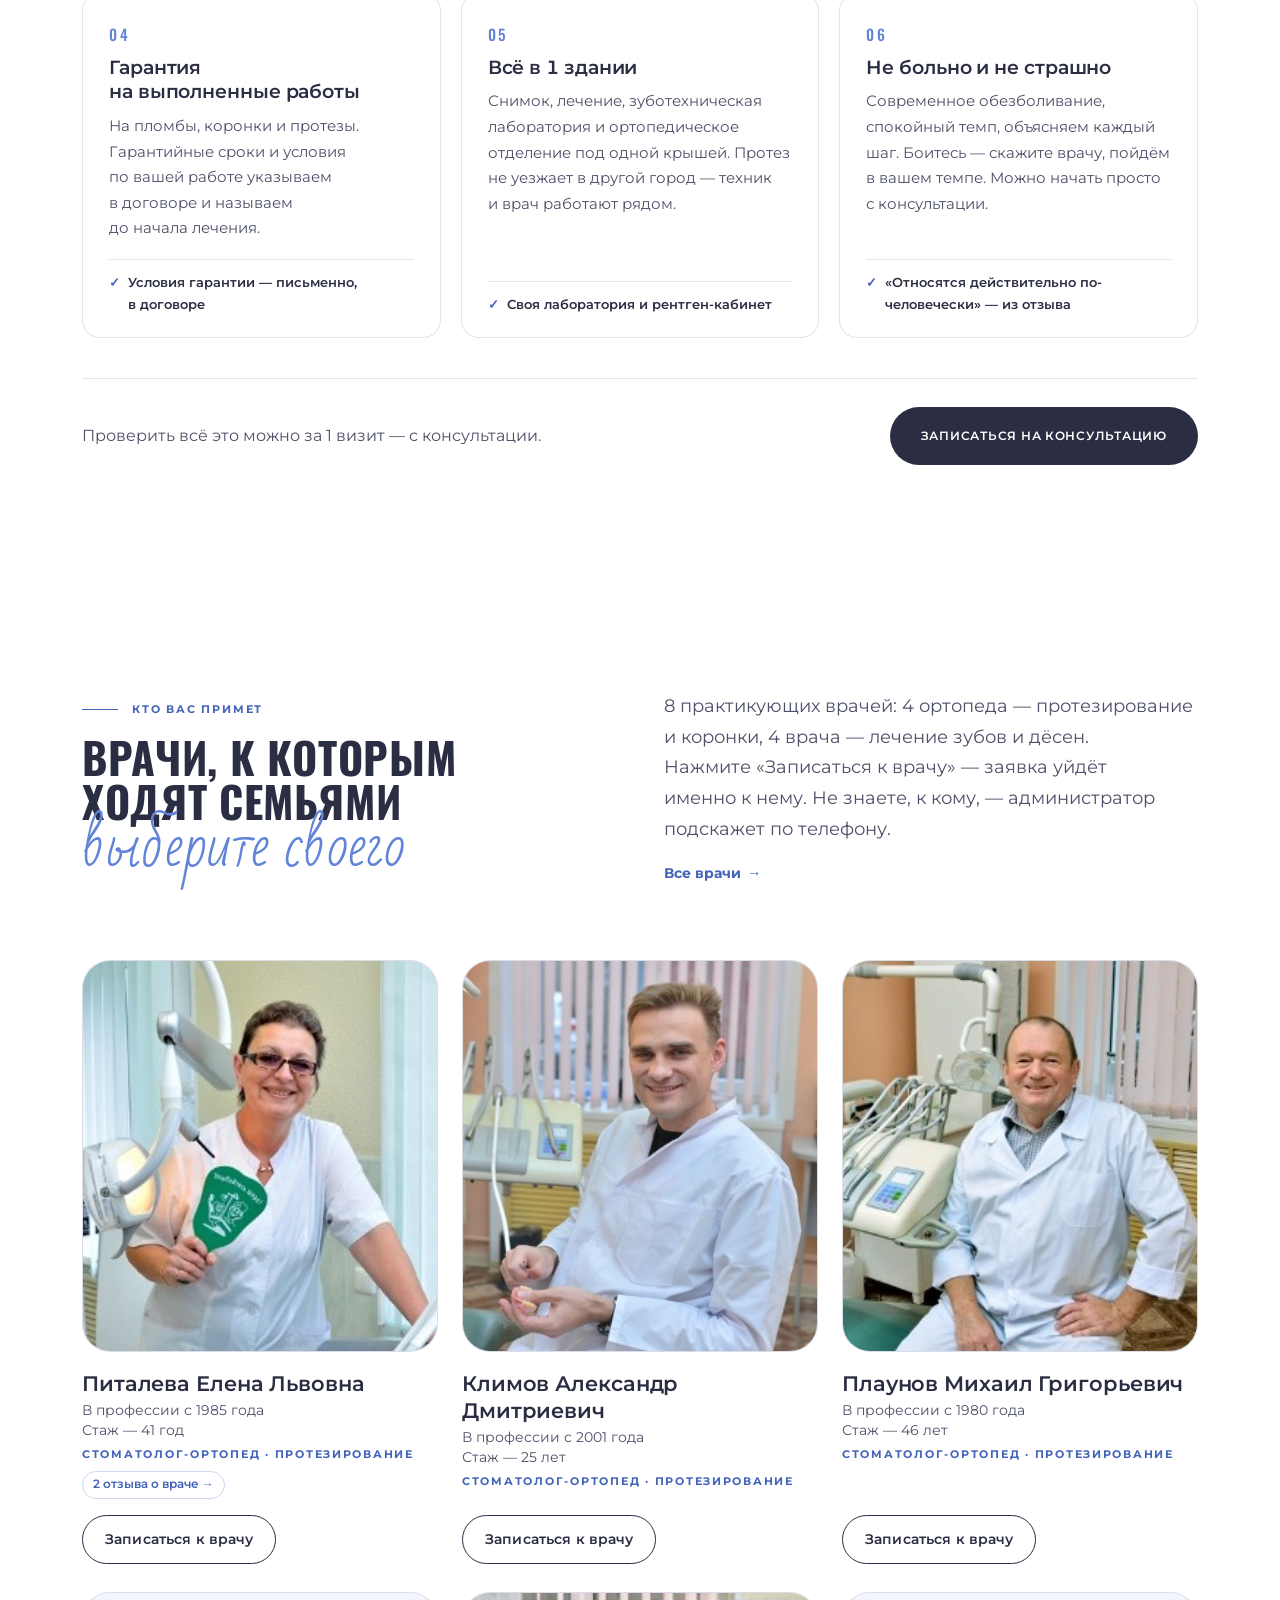
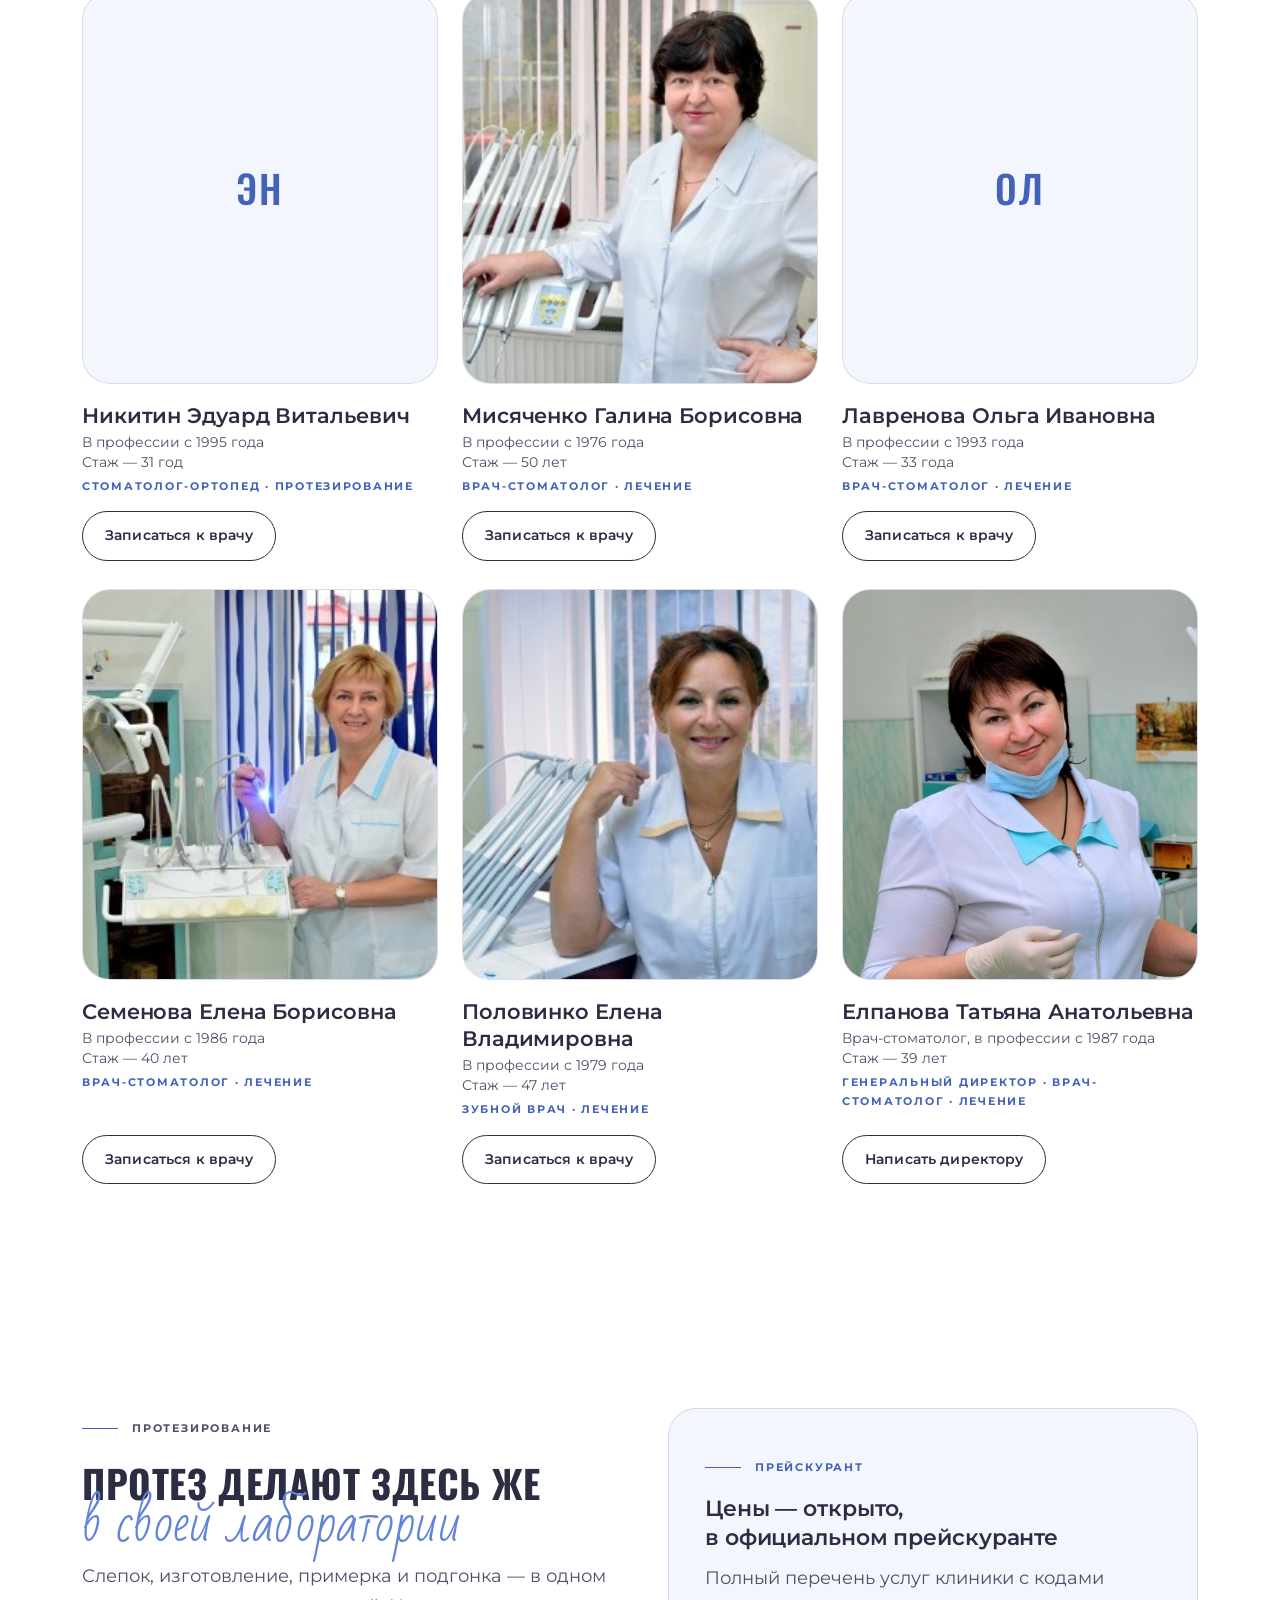
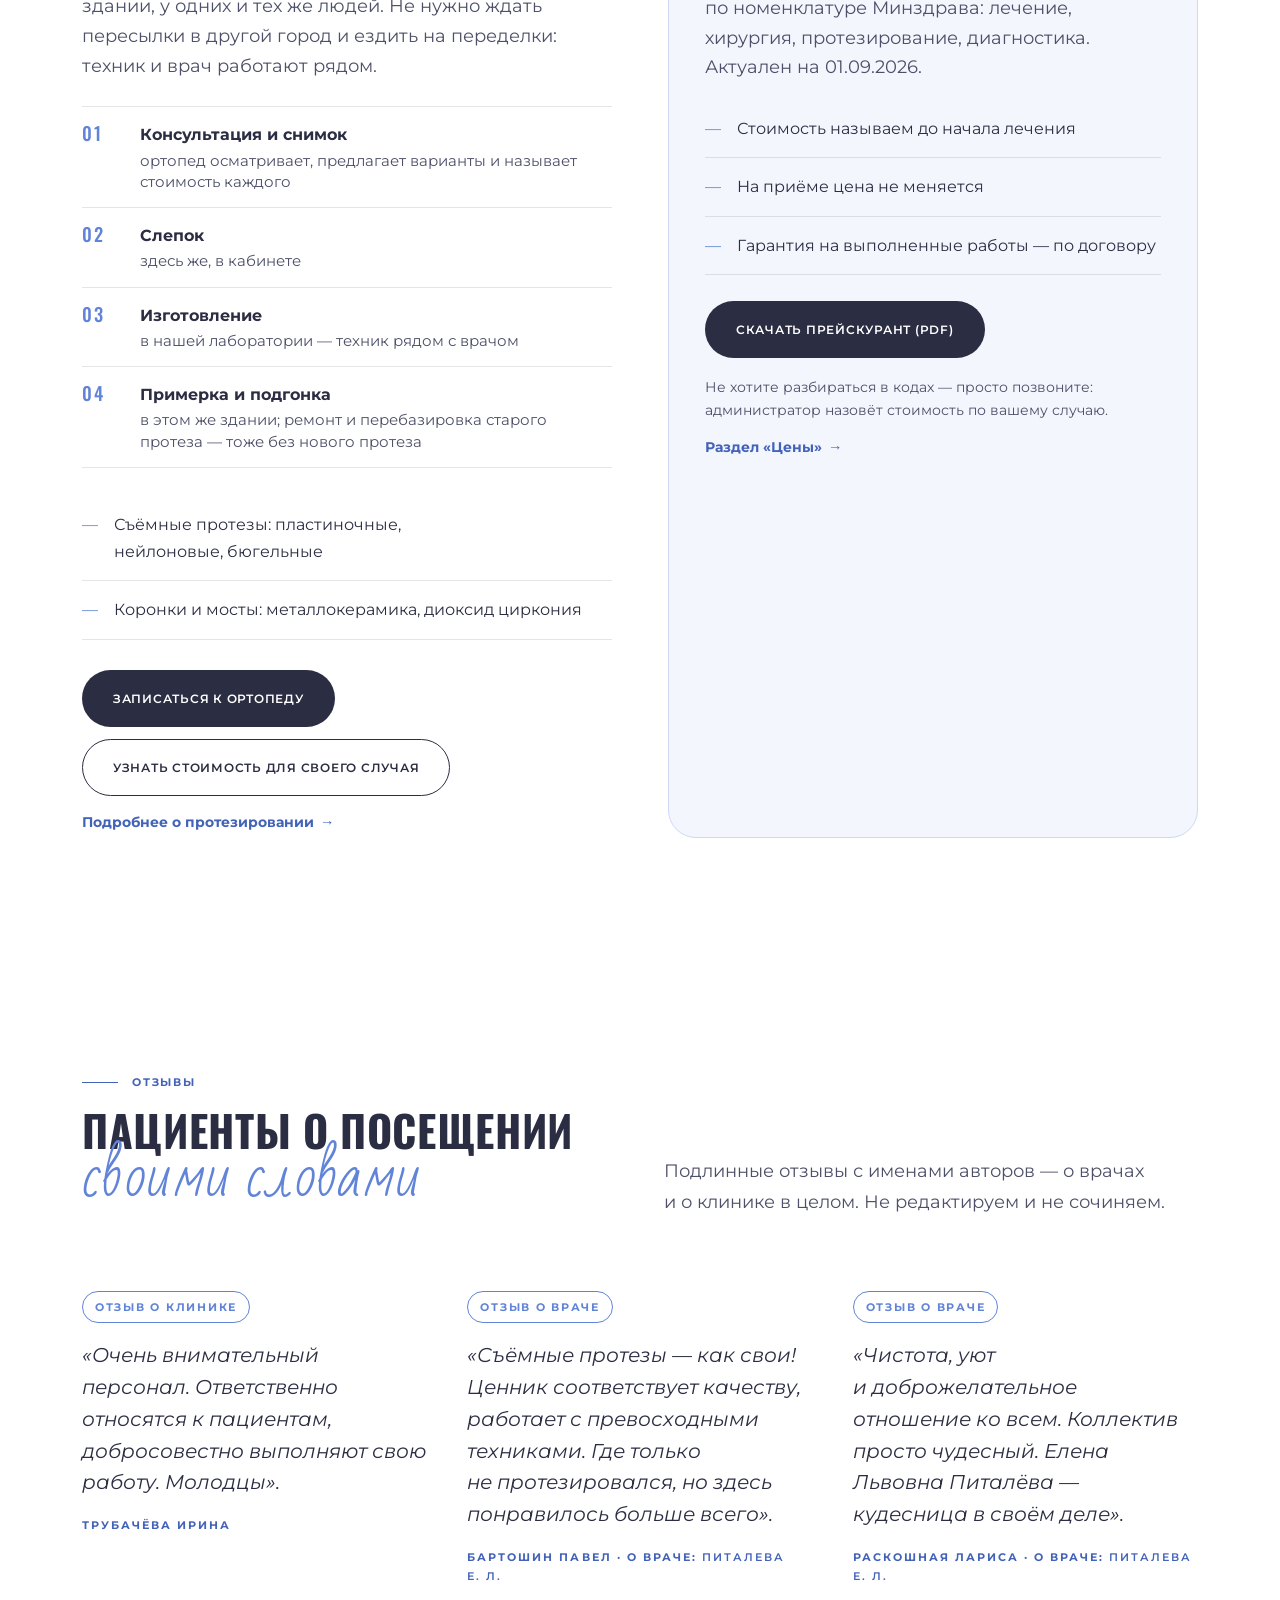
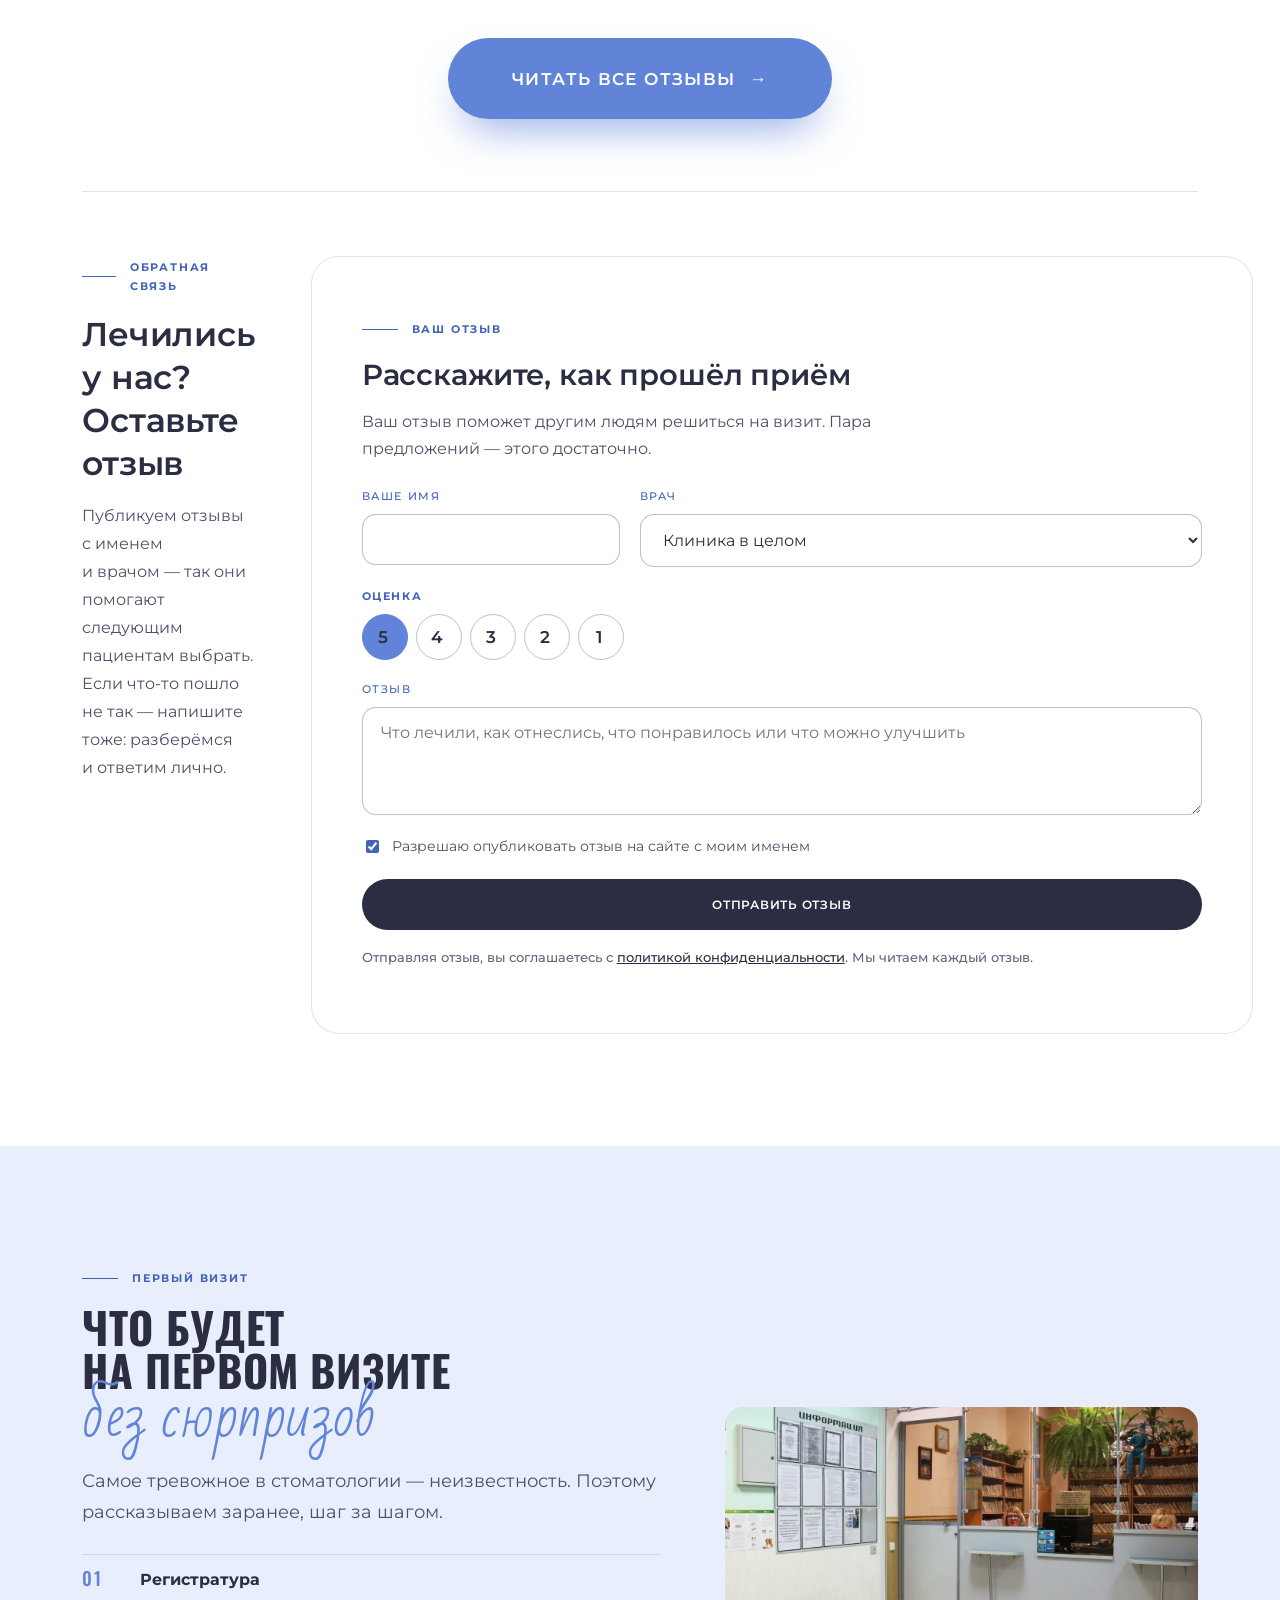
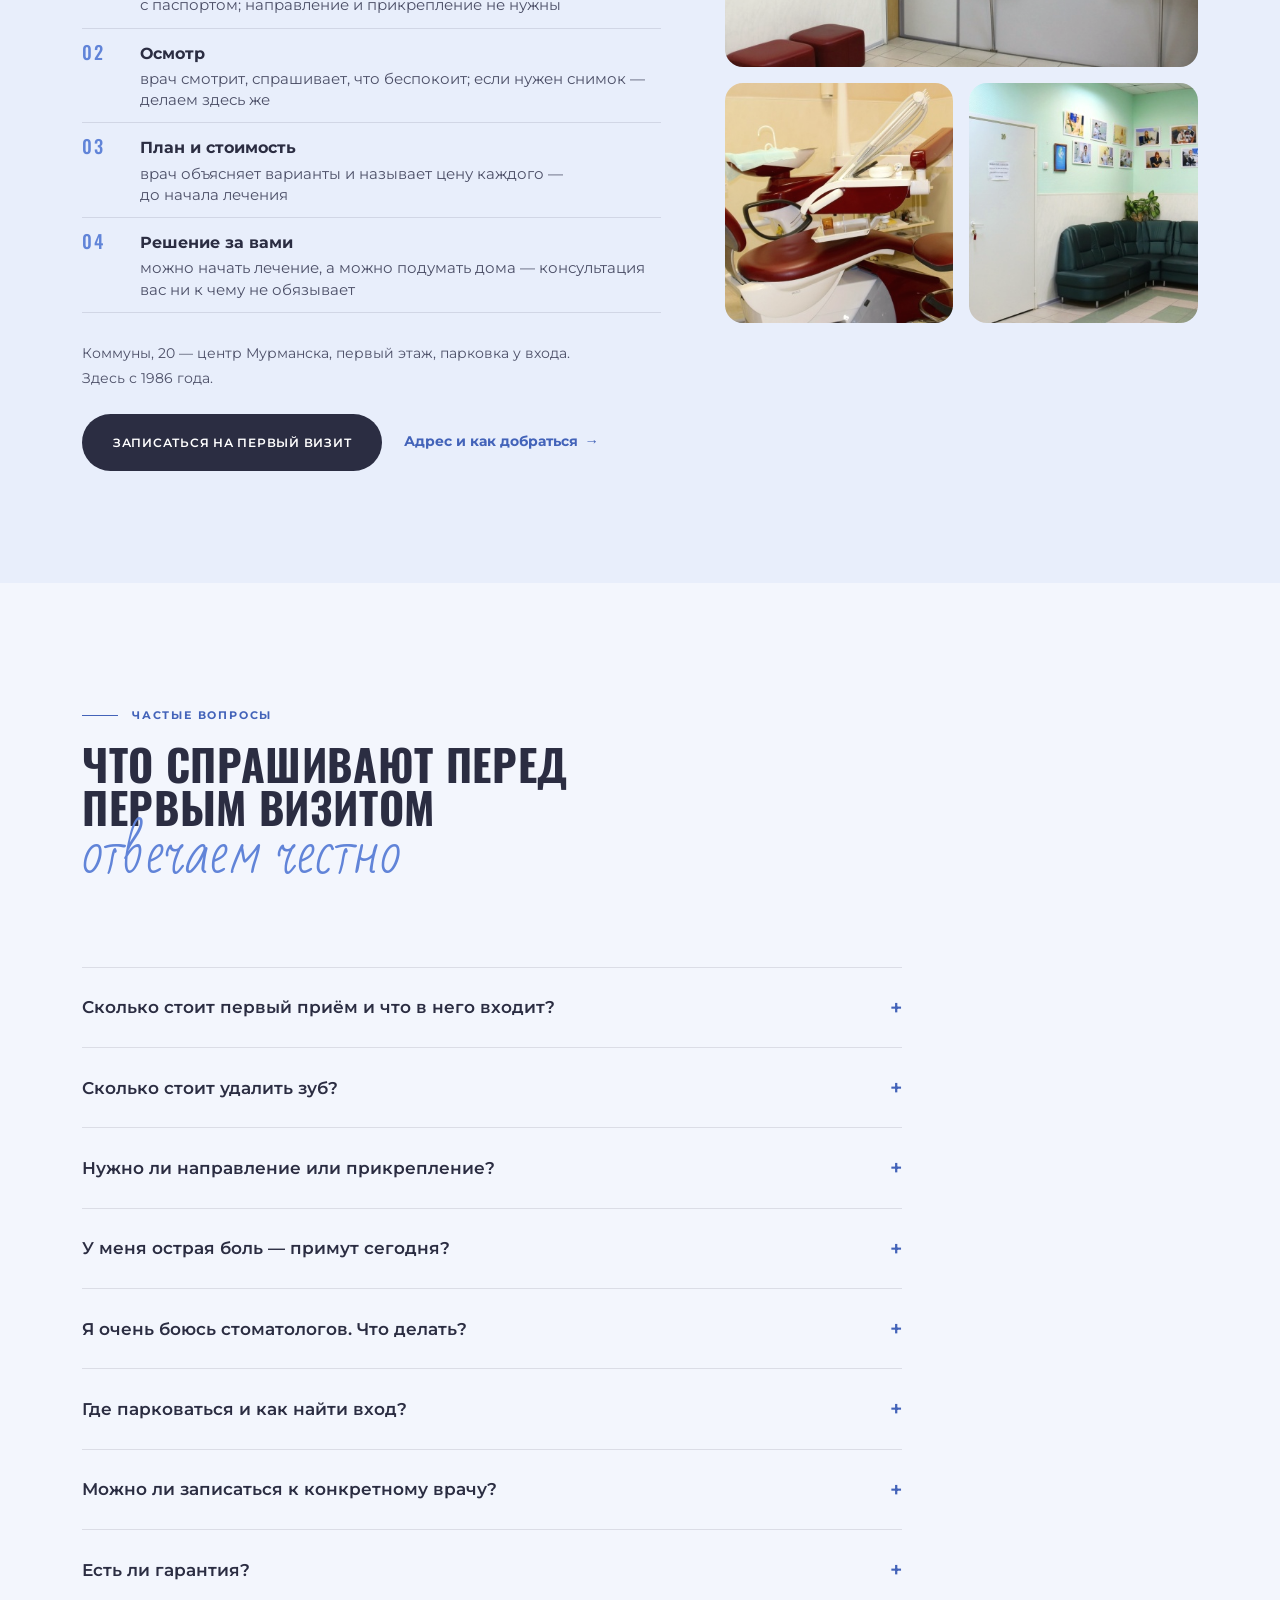
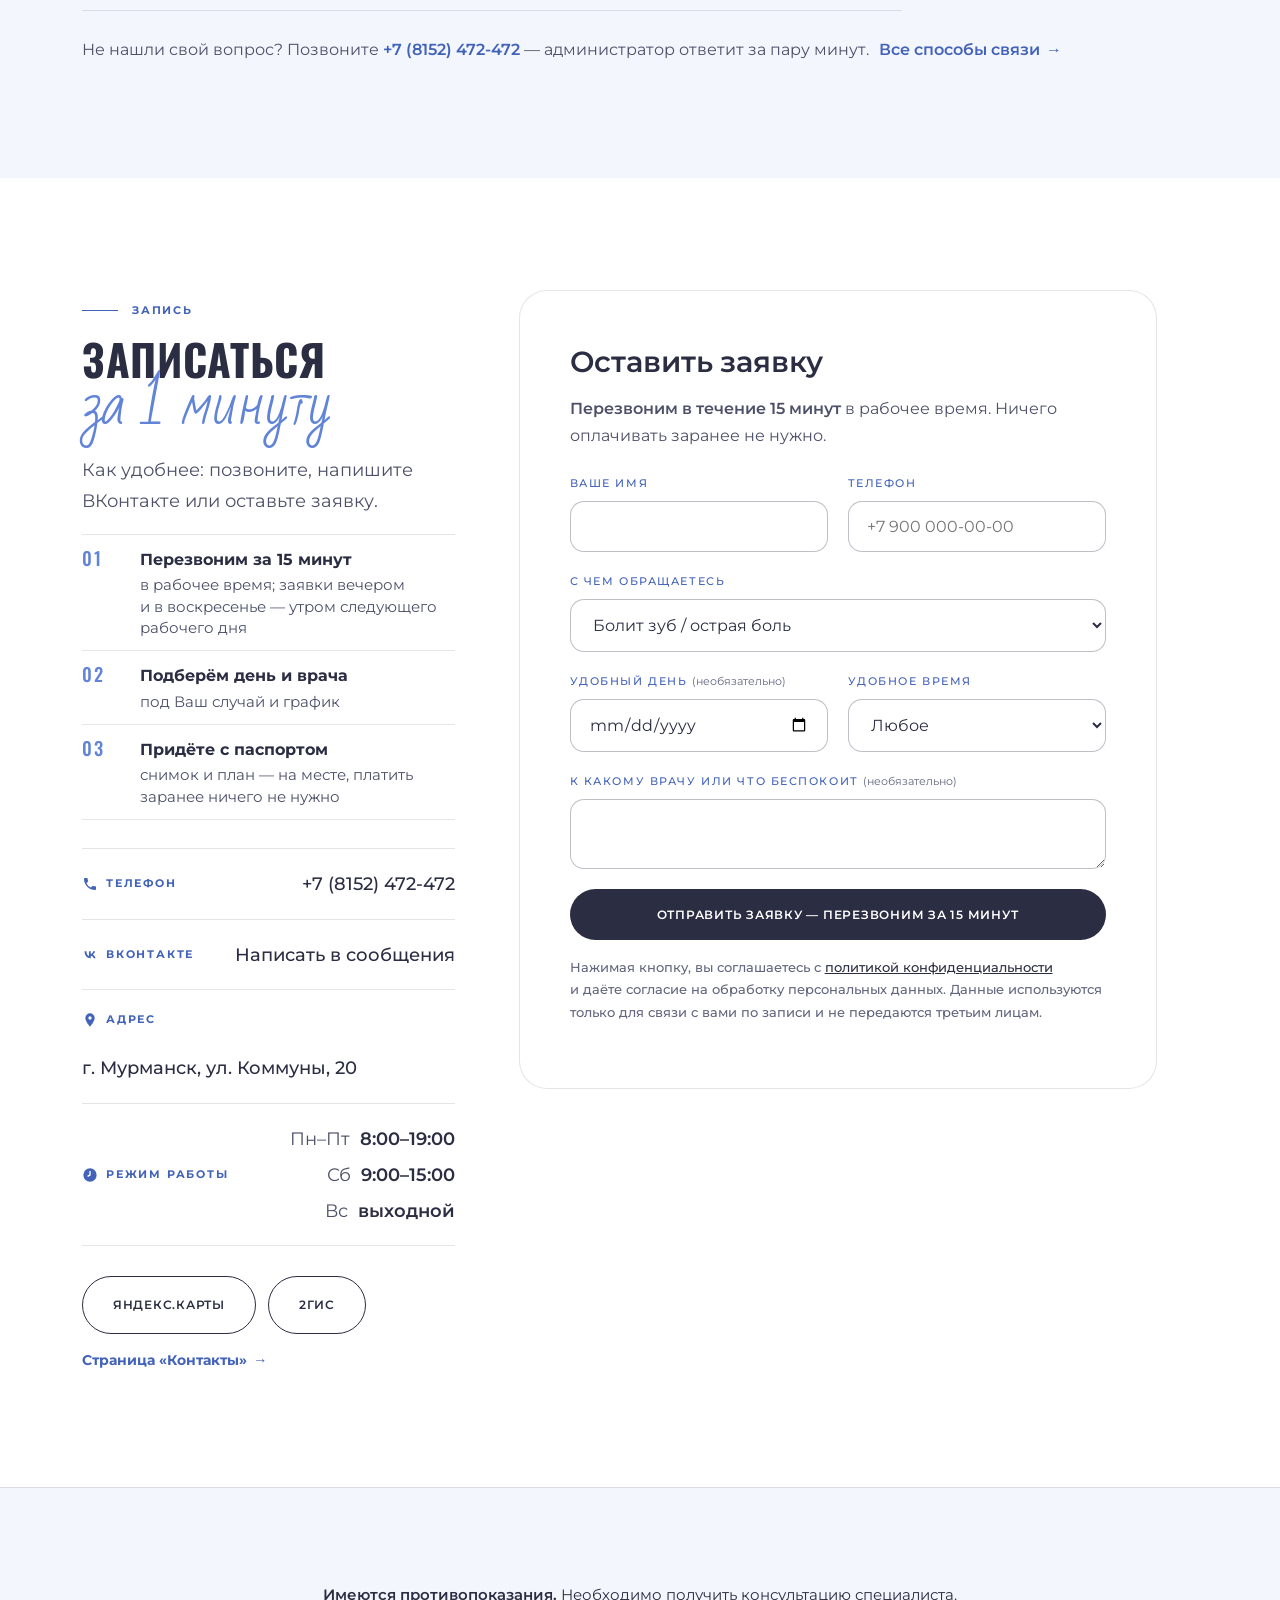
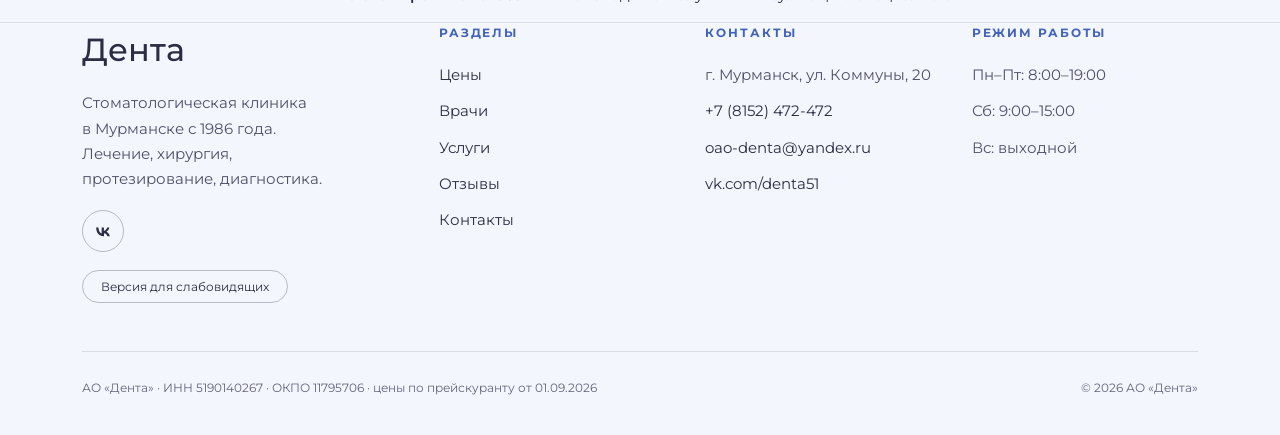
==== commit 6dcf78b4: "v22: legal fixes (guarantee wording, contraindication notice, local fonts, no foreign form services)" ====
--- a/index.html
+++ b/index.html
@@ -4,7 +4,7 @@
 <meta charset="UTF-8">
 <meta name="viewport" content="width=device-width, initial-scale=1.0">
 <title>Дента — стоматология в Мурманске с 1986 года: врачи, запись</title>
-<meta name="description" content="Городская стоматология «Дента», Мурманск, ул. Коммуны, 20 — 40 лет. Лечим то, что нужно, и называем цену до лечения. Своя зуботехническая лаборатория, рентген, гарантия 100%. Запись: +7 (8152) 472-472.">
+<meta name="description" content="Городская стоматология «Дента», Мурманск, ул. Коммуны, 20 — 40 лет. Лечим то, что нужно, и называем цену до лечения. Своя зуботехническая лаборатория, рентген, гарантия на работы по договору. Запись: +7 (8152) 472-472.">
 <link rel="icon" href="data:image/svg+xml,%3Csvg xmlns='http://www.w3.org/2000/svg' viewBox='0 0 64 64'%3E%3Ccircle cx='32' cy='32' r='32' fill='%236184D8'/%3E%3Cg fill='%23ffffff'%3E%3Crect x='26' y='14' width='12' height='36' rx='4'/%3E%3Crect x='14' y='26' width='36' height='12' rx='4'/%3E%3C/g%3E%3C/svg%3E">
 <meta name="theme-color" content="#6184D8">
 <link rel="canonical" href="https://dobermantrader.github.io/denta-site/">
@@ -12,13 +12,14 @@
 <meta property="og:locale" content="ru_RU">
 <meta property="og:site_name" content="Стоматология «Дента», Мурманск">
 <meta property="og:title" content="Дента — стоматология в Мурманске с 1986 года: врачи, запись">
-<meta property="og:description" content="Городская стоматология «Дента», Мурманск — 40 лет. Лечим то, что нужно, и называем цену до лечения. Своя лаборатория, рентген, гарантия 100%.">
+<meta property="og:description" content="Городская стоматология «Дента», Мурманск — 40 лет. Лечим то, что нужно, и называем цену до лечения. Своя лаборатория, рентген, гарантия на работы по договору.">
 <meta property="og:url" content="https://dobermantrader.github.io/denta-site/">
 <meta property="og:image" content="https://dobermantrader.github.io/denta-site/assets/img/doctors/pitaleva.jpg">
 <meta name="twitter:card" content="summary_large_image">
-<link rel="preconnect" href="https://fonts.googleapis.com">
-<link rel="preconnect" href="https://fonts.gstatic.com" crossorigin>
-<link rel="stylesheet" href="assets/css/style.css?v=31">
+<link rel="preload" href="assets/fonts/Montserrat-cyrillic-400.woff2" as="font" type="font/woff2" crossorigin>
+<link rel="preload" href="assets/fonts/Oswald-cyrillic-500.woff2" as="font" type="font/woff2" crossorigin>
+<link rel="stylesheet" href="assets/css/fonts.css?v=32">
+<link rel="stylesheet" href="assets/css/style.css?v=32">
 <script type="application/ld+json">
 {"@context":"https://schema.org","@type":"Dentist","name":"Стоматология «Дента»","legalName":"АО «Дента»","url":"https://dobermantrader.github.io/denta-site/","image":"https://dobermantrader.github.io/denta-site/assets/img/doctors/pitaleva.jpg","telephone":"+7-8152-47-24-72","email":"oao-denta@yandex.ru","foundingDate":"1986","address":{"@type":"PostalAddress","streetAddress":"ул. Коммуны, 20","addressLocality":"Мурманск","postalCode":"183038","addressCountry":"RU"},"openingHoursSpecification":[{"@type":"OpeningHoursSpecification","dayOfWeek":["Monday","Tuesday","Wednesday","Thursday","Friday"],"opens":"08:00","closes":"19:00"},{"@type":"OpeningHoursSpecification","dayOfWeek":"Saturday","opens":"09:00","closes":"15:00"}],"sameAs":["https://vk.com/denta51"],"priceRange":"₽₽"}
 </script>
@@ -70,7 +71,7 @@
           <li>лечим то, что нужно, — не навязываем лишнего</li>
           <li>план лечения и стоимость — на 1-м визите</li>
           <li>своя зуботехническая лаборатория и рентген — в этом же здании</li>
-          <li>гарантия 100% на все работы</li>
+          <li>гарантия на выполненные работы — по договору</li>
         </ul>
         <div class="hero__actions">
           <a class="btn btn--primary" href="#zapis">Записаться на приём</a>
@@ -80,19 +81,19 @@
       </div>
       <div class="hero__slides" data-slides aria-roledescription="слайд-шоу" aria-label="Врачи клиники и отзывы пациентов">
         <figure class="hero__slide is-active">
-          <img class="hero__photo" src="assets/img/doctors/pitaleva.jpg?v=31" alt="Питалева Елена Львовна, стоматолог-ортопед" style="object-position:58% 30%">
+          <img class="hero__photo" src="assets/img/doctors/pitaleva.jpg?v=32" alt="Питалева Елена Львовна, стоматолог-ортопед" style="object-position:58% 30%">
           <figcaption><div class="hero__reviews"><blockquote class="hero__review"><span class="hero__tag">Отзыв о враче</span><p class="hero__quote">«Съёмные протезы — как свои! Где только не протезировался, но здесь понравилось больше всего. Елена Львовна, вы лучшая!»</p><cite>Павел Бартошин</cite></blockquote></div><b>Питалева Елена Львовна</b><span>стоматолог-ортопед</span></figcaption>
         </figure>
         <figure class="hero__slide">
-          <img class="hero__photo" src="assets/img/doctors/klimov.jpg?v=31" alt="Климов Александр Дмитриевич, стоматолог-ортопед" style="object-position:70% 20%">
+          <img class="hero__photo" src="assets/img/doctors/klimov.jpg?v=32" alt="Климов Александр Дмитриевич, стоматолог-ортопед" style="object-position:70% 20%">
           <figcaption><div class="hero__reviews"><blockquote class="hero__review"><span class="hero__tag">Отзыв о клинике</span><p class="hero__quote">«Очень внимательный персонал. Ответственно относятся к пациентам, добросовестно выполняют свою работу».</p><cite>Ирина Трубачёва</cite></blockquote></div><b>Климов Александр Дмитриевич</b><span>стоматолог-ортопед</span></figcaption>
         </figure>
         <figure class="hero__slide">
-          <img class="hero__photo" src="assets/img/doctors/pitaleva.jpg?v=31" alt="Питалева Елена Львовна, стоматолог-ортопед" style="object-position:58% 30%">
+          <img class="hero__photo" src="assets/img/doctors/pitaleva.jpg?v=32" alt="Питалева Елена Львовна, стоматолог-ортопед" style="object-position:58% 30%">
           <figcaption><div class="hero__reviews"><blockquote class="hero__review"><span class="hero__tag">Отзыв о враче</span><p class="hero__quote">«Коллектив просто чудесный. Елена Львовна Питалёва — просто кудесница в своём деле. Рекомендую, не пожалеете».</p><cite>Лариса Раскошная</cite></blockquote></div><b>Питалева Елена Львовна</b><span>стоматолог-ортопед</span></figcaption>
         </figure>
         <figure class="hero__slide">
-          <img class="hero__photo" src="assets/img/doctors/misyachenko.jpg?v=31" alt="Мисяченко Галина Борисовна, врач-стоматолог" style="object-position:62% 25%">
+          <img class="hero__photo" src="assets/img/doctors/misyachenko.jpg?v=32" alt="Мисяченко Галина Борисовна, врач-стоматолог" style="object-position:62% 25%">
           <figcaption><div class="hero__reviews"><blockquote class="hero__review"><span class="hero__tag">Отзыв о клинике</span><p class="hero__quote">«Великолепный специалист, очень довольна. Знает свою работу и относится действительно по-человечески».</p><cite>Женечка Ильинова</cite></blockquote></div><b>Мисяченко Галина Борисовна</b><span>врач-стоматолог</span></figcaption>
         </figure>
         <div class="hero__dots" role="tablist" aria-label="Переключение слайдов"></div>
@@ -104,7 +105,7 @@
     <div class="container">
       <a href="#pochemu"><b>40 лет</b><span>к нам возвращаются поколениями</span></a>
       <a href="tseny.html"><b>Городская</b><span>клиника — не навязываем лишнего</span></a>
-      <a href="#faq"><b>100%</b><span>гарантия на все работы</span></a>
+      <a href="#faq"><b>Гарантия</b><span>на выполненные работы — по договору</span></a>
       <a href="#pervyj-vizit"><b>Всё в одном</b><span>рентген, лечение, своя лаборатория</span></a>
     </div>
   </div>
@@ -179,6 +180,7 @@
           <div class="direction__actions"><a class="btn btn--primary btn--sm" href="#zapis" data-service="Снимок / диагностика">Записаться</a><a class="direction__go" href="uslugi.html#diagnostika">Подробнее →</a></div>
         </div>
       </div>
+      <p class="legal-warning"><b>Имеются противопоказания.</b> Необходимо получить консультацию специалиста.</p>
       <p class="directions__note">Цены — минимальные по прейскуранту от 01.09.2026. Точную стоимость врач называет после осмотра, до начала лечения.</p>
     </div>
   </section>
@@ -213,9 +215,9 @@
         </div>
         <div class="reason">
           <span class="reason__num">04</span>
-          <h3>Гарантия 100% на все работы</h3>
-          <p>На пломбы, коронки и протезы. Если что-то не так — приходите, исправим. Условия по вашей работе врач проговаривает при согласовании плана.</p>
-          <span class="reason__proof">Гарантия — на каждую работу, а не «на усмотрение»</span>
+          <h3>Гарантия на выполненные работы</h3>
+          <p>На пломбы, коронки и протезы. Гарантийные сроки и условия по вашей работе указываем в договоре и называем до начала лечения.</p>
+          <span class="reason__proof">Условия гарантии — письменно, в договоре</span>
         </div>
         <div class="reason">
           <span class="reason__num">05</span>
@@ -247,15 +249,15 @@
         <div><p class="lede">8 практикующих врачей: 4 ортопеда — протезирование и коронки, 4 врача — лечение зубов и дёсен. Нажмите «Записаться к врачу» — заявка уйдёт именно к нему. Не знаете, к кому, — администратор подскажет по телефону.</p><a class="section-link" href="vrachi.html">Все врачи <span aria-hidden="true">→</span></a></div>
       </div>
       <div class="team">
-        <div class="doctor"><img class="doctor__photo" src="assets/img/doctors/pitaleva.jpg?v=31" alt="Питалева Елена Львовна" loading="lazy"><div class="doctor__body"><h3><a href="vrachi.html#pitaleva">Питалева Елена Львовна</a></h3><p class="doctor__since">В профессии с 1985 года<br>Стаж — 41 год</p><p class="role">Стоматолог-ортопед · протезирование</p><a class="doctor__tag" href="vrachi.html#pitaleva">2 именных отзыва пациентов</a></div><a class="btn btn--outline btn--sm" href="#zapis" data-doctor="Питалева Елена Львовна">Записаться к врачу</a></div>
-        <div class="doctor"><img class="doctor__photo" src="assets/img/doctors/klimov.jpg?v=31" alt="Климов Александр Дмитриевич" loading="lazy"><div class="doctor__body"><h3><a href="vrachi.html#klimov">Климов Александр Дмитриевич</a></h3><p class="doctor__since">В профессии с 2001 года<br>Стаж — 25 лет</p><p class="role">Стоматолог-ортопед · протезирование</p></div><a class="btn btn--outline btn--sm" href="#zapis" data-doctor="Климов Александр Дмитриевич">Записаться к врачу</a></div>
-        <div class="doctor"><img class="doctor__photo" src="assets/img/doctors/plaunov.jpg?v=31" alt="Плаунов Михаил Григорьевич" loading="lazy"><div class="doctor__body"><h3><a href="vrachi.html#plaunov">Плаунов Михаил Григорьевич</a></h3><p class="doctor__since">В профессии с 1980 года<br>Стаж — 46 лет</p><p class="role">Стоматолог-ортопед · протезирование</p></div><a class="btn btn--outline btn--sm" href="#zapis" data-doctor="Плаунов Михаил Григорьевич">Записаться к врачу</a></div>
+        <div class="doctor"><img class="doctor__photo" src="assets/img/doctors/pitaleva.jpg?v=32" alt="Питалева Елена Львовна" loading="lazy"><div class="doctor__body"><h3><a href="vrachi.html#pitaleva">Питалева Елена Львовна</a></h3><p class="doctor__since">В профессии с 1985 года<br>Стаж — 41 год</p><p class="role">Стоматолог-ортопед · протезирование</p><a class="doctor__tag" href="otzyvy.html?doctor=pitaleva#otzyvy-list">2 отзыва о враче →</a></div><a class="btn btn--outline btn--sm" href="#zapis" data-doctor="Питалева Елена Львовна">Записаться к врачу</a></div>
+        <div class="doctor"><img class="doctor__photo" src="assets/img/doctors/klimov.jpg?v=32" alt="Климов Александр Дмитриевич" loading="lazy"><div class="doctor__body"><h3><a href="vrachi.html#klimov">Климов Александр Дмитриевич</a></h3><p class="doctor__since">В профессии с 2001 года<br>Стаж — 25 лет</p><p class="role">Стоматолог-ортопед · протезирование</p></div><a class="btn btn--outline btn--sm" href="#zapis" data-doctor="Климов Александр Дмитриевич">Записаться к врачу</a></div>
+        <div class="doctor"><img class="doctor__photo" src="assets/img/doctors/plaunov.jpg?v=32" alt="Плаунов Михаил Григорьевич" loading="lazy"><div class="doctor__body"><h3><a href="vrachi.html#plaunov">Плаунов Михаил Григорьевич</a></h3><p class="doctor__since">В профессии с 1980 года<br>Стаж — 46 лет</p><p class="role">Стоматолог-ортопед · протезирование</p></div><a class="btn btn--outline btn--sm" href="#zapis" data-doctor="Плаунов Михаил Григорьевич">Записаться к врачу</a></div>
         <div class="doctor"><div class="avatar" aria-hidden="true">ЭН</div><div class="doctor__body"><h3><a href="vrachi.html#nikitin">Никитин Эдуард Витальевич</a></h3><p class="doctor__since">В профессии с 1995 года<br>Стаж — 31 год</p><p class="role">Стоматолог-ортопед · протезирование</p></div><a class="btn btn--outline btn--sm" href="#zapis" data-doctor="Никитин Эдуард Витальевич">Записаться к врачу</a></div>
-        <div class="doctor"><img class="doctor__photo" src="assets/img/doctors/misyachenko.jpg?v=31" alt="Мисяченко Галина Борисовна" loading="lazy"><div class="doctor__body"><h3><a href="vrachi.html#misyachenko">Мисяченко Галина Борисовна</a></h3><p class="doctor__since">В профессии с 1976 года<br>Стаж — 50 лет</p><p class="role">Врач-стоматолог · лечение</p></div><a class="btn btn--outline btn--sm" href="#zapis" data-doctor="Мисяченко Галина Борисовна">Записаться к врачу</a></div>
+        <div class="doctor"><img class="doctor__photo" src="assets/img/doctors/misyachenko.jpg?v=32" alt="Мисяченко Галина Борисовна" loading="lazy"><div class="doctor__body"><h3><a href="vrachi.html#misyachenko">Мисяченко Галина Борисовна</a></h3><p class="doctor__since">В профессии с 1976 года<br>Стаж — 50 лет</p><p class="role">Врач-стоматолог · лечение</p></div><a class="btn btn--outline btn--sm" href="#zapis" data-doctor="Мисяченко Галина Борисовна">Записаться к врачу</a></div>
         <div class="doctor"><div class="avatar" aria-hidden="true">ОЛ</div><div class="doctor__body"><h3><a href="vrachi.html#lavrenova">Лавренова Ольга Ивановна</a></h3><p class="doctor__since">В профессии с 1993 года<br>Стаж — 33 года</p><p class="role">Врач-стоматолог · лечение</p></div><a class="btn btn--outline btn--sm" href="#zapis" data-doctor="Лавренова Ольга Ивановна">Записаться к врачу</a></div>
-        <div class="doctor"><img class="doctor__photo" src="assets/img/doctors/semenova.jpg?v=31" alt="Семенова Елена Борисовна" loading="lazy"><div class="doctor__body"><h3><a href="vrachi.html#semenova">Семенова Елена Борисовна</a></h3><p class="doctor__since">В профессии с 1986 года<br>Стаж — 40 лет</p><p class="role">Врач-стоматолог · лечение</p></div><a class="btn btn--outline btn--sm" href="#zapis" data-doctor="Семенова Елена Борисовна">Записаться к врачу</a></div>
-        <div class="doctor"><img class="doctor__photo" src="assets/img/doctors/polovinko.jpg?v=31" alt="Половинко Елена Владимировна" loading="lazy"><div class="doctor__body"><h3><a href="vrachi.html#polovinko">Половинко Елена Владимировна</a></h3><p class="doctor__since">В профессии с 1979 года<br>Стаж — 47 лет</p><p class="role">Зубной врач · лечение</p></div><a class="btn btn--outline btn--sm" href="#zapis" data-doctor="Половинко Елена Владимировна">Записаться к врачу</a></div>
-        <div class="doctor"><img class="doctor__photo" src="assets/img/doctors/elpanova.jpg?v=31" alt="Елпанова Татьяна Анатольевна" loading="lazy"><div class="doctor__body"><h3>Елпанова Татьяна Анатольевна</h3><p class="doctor__since">Врач-стоматолог, в профессии с 1987 года<br>Стаж — 39 лет</p><p class="role">Генеральный директор · врач-стоматолог · лечение</p></div><a class="btn btn--outline btn--sm" href="mailto:oao-denta@yandex.ru">Написать директору</a></div>
+        <div class="doctor"><img class="doctor__photo" src="assets/img/doctors/semenova.jpg?v=32" alt="Семенова Елена Борисовна" loading="lazy"><div class="doctor__body"><h3><a href="vrachi.html#semenova">Семенова Елена Борисовна</a></h3><p class="doctor__since">В профессии с 1986 года<br>Стаж — 40 лет</p><p class="role">Врач-стоматолог · лечение</p></div><a class="btn btn--outline btn--sm" href="#zapis" data-doctor="Семенова Елена Борисовна">Записаться к врачу</a></div>
+        <div class="doctor"><img class="doctor__photo" src="assets/img/doctors/polovinko.jpg?v=32" alt="Половинко Елена Владимировна" loading="lazy"><div class="doctor__body"><h3><a href="vrachi.html#polovinko">Половинко Елена Владимировна</a></h3><p class="doctor__since">В профессии с 1979 года<br>Стаж — 47 лет</p><p class="role">Зубной врач · лечение</p></div><a class="btn btn--outline btn--sm" href="#zapis" data-doctor="Половинко Елена Владимировна">Записаться к врачу</a></div>
+        <div class="doctor"><img class="doctor__photo" src="assets/img/doctors/elpanova.jpg?v=32" alt="Елпанова Татьяна Анатольевна" loading="lazy"><div class="doctor__body"><h3>Елпанова Татьяна Анатольевна</h3><p class="doctor__since">Врач-стоматолог, в профессии с 1987 года<br>Стаж — 39 лет</p><p class="role">Генеральный директор · врач-стоматолог · лечение</p></div><a class="btn btn--outline btn--sm" href="mailto:oao-denta@yandex.ru">Написать директору</a></div>
       </div>
 
     </div>
@@ -290,7 +292,7 @@
         <ul class="service-block__list" style="margin:18px 0 26px;">
           <li>Стоимость называем до начала лечения</li>
           <li>На приёме цена не меняется</li>
-          <li>Гарантия 100% на все работы</li>
+          <li>Гарантия на выполненные работы — по договору</li>
         </ul>
         <a class="btn btn--primary" href="assets/source/preyskurant_2026-09-01.pdf" target="_blank" rel="noopener">Скачать прейскурант (PDF)</a>
         <p class="mini-price__note">Не хотите разбираться в кодах — просто позвоните: администратор назовёт стоимость по вашему случаю.</p>
@@ -310,8 +312,8 @@
       </div>
       <div class="reviews-grid reviews-grid--3">
         <div class="review-card"><span class="fear-label">Отзыв о клинике</span><p class="quote">«Очень внимательный персонал. Ответственно относятся к пациентам, добросовестно выполняют свою работу. Молодцы».</p><p class="author">Трубачёва Ирина</p></div>
-        <div class="review-card"><span class="fear-label">Отзыв о враче</span><p class="quote">«Съёмные протезы — как свои! Ценник соответствует качеству, работает с превосходными техниками. Где только не протезировался, но здесь понравилось больше всего».</p><p class="author">Бартошин Павел</p></div>
-        <div class="review-card"><span class="fear-label">Отзыв о враче</span><p class="quote">«Чистота, уют и доброжелательное отношение ко всем. Коллектив просто чудесный. Елена Львовна Питалёва — кудесница в своём деле».</p><p class="author">Лариса Раскошная</p></div>
+        <div class="review-card"><span class="fear-label">Отзыв о враче</span><p class="quote">«Съёмные протезы — как свои! Ценник соответствует качеству, работает с превосходными техниками. Где только не протезировался, но здесь понравилось больше всего».</p><p class="author">Бартошин Павел · о враче: <a href="vrachi.html#pitaleva">Питалева Е. Л.</a></p></div>
+        <div class="review-card"><span class="fear-label">Отзыв о враче</span><p class="quote">«Чистота, уют и доброжелательное отношение ко всем. Коллектив просто чудесный. Елена Львовна Питалёва — кудесница в своём деле».</p><p class="author">Раскошная Лариса · о враче: <a href="vrachi.html#pitaleva">Питалева Е. Л.</a></p></div>
       </div>
       <div class="reviews-more"><a class="btn btn--xl" href="otzyvy.html">Читать все отзывы <span aria-hidden="true">→</span></a></div>
       <div class="feedback-wrap">
@@ -354,7 +356,7 @@
             <label class="check field--full"><input type="checkbox" id="fbConsent" name="Публикация" value="разрешаю публикацию на сайте" checked> Разрешаю опубликовать отзыв на сайте с моим именем</label>
           </div>
           <button class="btn btn--primary btn--block" type="submit" style="margin-top:20px;">Отправить отзыв</button>
-          <p class="form-note">Отправляя отзыв, вы соглашаетесь с <a href="assets/docs/politika-konfidencialnosti.pdf" target="_blank" rel="noopener">политикой конфиденциальности</a>. Отзыв уходит нам прямо с сайта — мы читаем каждый.</p>
+          <p class="form-note">Отправляя отзыв, вы соглашаетесь с <a href="assets/docs/politika-konfidencialnosti.pdf" target="_blank" rel="noopener">политикой конфиденциальности</a>. Мы читаем каждый отзыв.</p>
         </form>
         <div class="form-success" role="status"><p style="margin:0 0 12px;"><b>Спасибо!</b> Отзыв получен и появится на сайте после проверки администратором.</p><p style="margin:0;">Если удобнее — напишите нам <a href="https://vk.me/denta51" target="_blank" rel="noopener">ВКонтакте</a>.</p></div>
       </div>
@@ -424,7 +426,7 @@
         </details>
         <details>
           <summary>Есть ли гарантия?</summary>
-          <p>Да, на все виды стоматологических услуг. Условия по конкретной работе врач озвучивает при согласовании плана лечения.</p>
+          <p>Да, на выполненные работы. Сроки и условия гарантии указываются в договоре; врач называет их при согласовании плана лечения.</p>
         </details>
       </div>
       <p class="faq__more">Не нашли свой вопрос? Позвоните <a href="tel:+78152472472">+7 (8152) 472-472</a> — администратор ответит за пару минут. <a class="section-link" href="kontakty.html">Все способы связи <span aria-hidden="true">→</span></a></p>
@@ -502,7 +504,7 @@
             </div>
           </div>
           <button class="btn btn--primary btn--block" type="submit" style="margin-top:20px;">Отправить заявку — перезвоним за 15 минут</button>
-          <p class="form-note">Нажимая кнопку, вы соглашаетесь с <a href="assets/docs/politika-konfidencialnosti.pdf" target="_blank" rel="noopener">политикой конфиденциальности</a> и даёте согласие на обработку персональных данных. Заявка уходит администратору прямо с сайта; данные используются только для связи с вами по записи и не передаются третьим лицам.</p>
+          <p class="form-note">Нажимая кнопку, вы соглашаетесь с <a href="assets/docs/politika-konfidencialnosti.pdf" target="_blank" rel="noopener">политикой конфиденциальности</a> и даёте согласие на обработку персональных данных. Данные используются только для связи с вами по записи и не передаются третьим лицам.</p>
         </form>
         <div class="form-success" id="bfSuccess" role="status"><p style="margin:0 0 12px;"><b>Заявка отправлена.</b> Перезвоним в течение 15 минут в рабочее время.</p><p style="margin:0 0 12px;">Если удобнее — свяжитесь с нами напрямую:</p><div style="display:flex;gap:10px;flex-wrap:wrap;"><a class="btn btn--primary btn--sm" href="tel:+78152472472">Позвонить +7 (8152) 472-472</a><a class="btn btn--outline btn--sm" href="https://vk.me/denta51" target="_blank" rel="noopener">Написать ВКонтакте</a></div></div>
       </div>
@@ -512,6 +514,7 @@
 
 
 <footer class="site-footer">
+  <div class="legal-strip"><div class="container"><p><b>Имеются противопоказания.</b> Необходимо получить консультацию специалиста.</p></div></div>
   <div class="container">
     <div class="footer-grid">
       <div>
@@ -559,6 +562,6 @@
   </div>
 </footer>
 
-<script src="assets/js/main.js?v=31"></script>
+<script src="assets/js/main.js?v=32"></script>
 </body>
 </html>
--- a/assets/css/fonts.css
+++ b/assets/css/fonts.css
@@ -0,0 +1,19 @@
+/* Шрифты хранятся на собственном сервере (лицензия SIL OFL): Montserrat, Oswald, Bad Script */
+@font-face{font-family:'Bad Script';font-style:normal;font-weight:400;font-display:swap;src:url('../fonts/BadScript-cyrillic-400.woff2') format('woff2');unicode-range:U+0301, U+0400-045F, U+0490-0491, U+04B0-04B1, U+2116;}
+@font-face{font-family:'Bad Script';font-style:normal;font-weight:400;font-display:swap;src:url('../fonts/BadScript-latin-400.woff2') format('woff2');unicode-range:U+0000-00FF, U+0131, U+0152-0153, U+02BB-02BC, U+02C6, U+02DA, U+02DC, U+0304, U+0308, U+0329, U+2000-206F, U+20AC, U+2122, U+2191, U+2193, U+2212, U+2215, U+FEFF, U+FFFD;}
+@font-face{font-family:'Montserrat';font-style:italic;font-weight:400;font-display:swap;src:url('../fonts/Montserrat-cyrillic-italic-400.woff2') format('woff2');unicode-range:U+0301, U+0400-045F, U+0490-0491, U+04B0-04B1, U+2116;}
+@font-face{font-family:'Montserrat';font-style:italic;font-weight:400;font-display:swap;src:url('../fonts/Montserrat-latin-italic-400.woff2') format('woff2');unicode-range:U+0000-00FF, U+0131, U+0152-0153, U+02BB-02BC, U+02C6, U+02DA, U+02DC, U+0304, U+0308, U+0329, U+2000-206F, U+20AC, U+2122, U+2191, U+2193, U+2212, U+2215, U+FEFF, U+FFFD;}
+@font-face{font-family:'Montserrat';font-style:normal;font-weight:400;font-display:swap;src:url('../fonts/Montserrat-cyrillic-400.woff2') format('woff2');unicode-range:U+0301, U+0400-045F, U+0490-0491, U+04B0-04B1, U+2116;}
+@font-face{font-family:'Montserrat';font-style:normal;font-weight:400;font-display:swap;src:url('../fonts/Montserrat-latin-400.woff2') format('woff2');unicode-range:U+0000-00FF, U+0131, U+0152-0153, U+02BB-02BC, U+02C6, U+02DA, U+02DC, U+0304, U+0308, U+0329, U+2000-206F, U+20AC, U+2122, U+2191, U+2193, U+2212, U+2215, U+FEFF, U+FFFD;}
+@font-face{font-family:'Montserrat';font-style:normal;font-weight:500;font-display:swap;src:url('../fonts/Montserrat-cyrillic-400.woff2') format('woff2');unicode-range:U+0301, U+0400-045F, U+0490-0491, U+04B0-04B1, U+2116;}
+@font-face{font-family:'Montserrat';font-style:normal;font-weight:500;font-display:swap;src:url('../fonts/Montserrat-latin-400.woff2') format('woff2');unicode-range:U+0000-00FF, U+0131, U+0152-0153, U+02BB-02BC, U+02C6, U+02DA, U+02DC, U+0304, U+0308, U+0329, U+2000-206F, U+20AC, U+2122, U+2191, U+2193, U+2212, U+2215, U+FEFF, U+FFFD;}
+@font-face{font-family:'Montserrat';font-style:normal;font-weight:600;font-display:swap;src:url('../fonts/Montserrat-cyrillic-400.woff2') format('woff2');unicode-range:U+0301, U+0400-045F, U+0490-0491, U+04B0-04B1, U+2116;}
+@font-face{font-family:'Montserrat';font-style:normal;font-weight:600;font-display:swap;src:url('../fonts/Montserrat-latin-400.woff2') format('woff2');unicode-range:U+0000-00FF, U+0131, U+0152-0153, U+02BB-02BC, U+02C6, U+02DA, U+02DC, U+0304, U+0308, U+0329, U+2000-206F, U+20AC, U+2122, U+2191, U+2193, U+2212, U+2215, U+FEFF, U+FFFD;}
+@font-face{font-family:'Montserrat';font-style:normal;font-weight:700;font-display:swap;src:url('../fonts/Montserrat-cyrillic-400.woff2') format('woff2');unicode-range:U+0301, U+0400-045F, U+0490-0491, U+04B0-04B1, U+2116;}
+@font-face{font-family:'Montserrat';font-style:normal;font-weight:700;font-display:swap;src:url('../fonts/Montserrat-latin-400.woff2') format('woff2');unicode-range:U+0000-00FF, U+0131, U+0152-0153, U+02BB-02BC, U+02C6, U+02DA, U+02DC, U+0304, U+0308, U+0329, U+2000-206F, U+20AC, U+2122, U+2191, U+2193, U+2212, U+2215, U+FEFF, U+FFFD;}
+@font-face{font-family:'Oswald';font-style:normal;font-weight:500;font-display:swap;src:url('../fonts/Oswald-cyrillic-500.woff2') format('woff2');unicode-range:U+0301, U+0400-045F, U+0490-0491, U+04B0-04B1, U+2116;}
+@font-face{font-family:'Oswald';font-style:normal;font-weight:500;font-display:swap;src:url('../fonts/Oswald-latin-500.woff2') format('woff2');unicode-range:U+0000-00FF, U+0131, U+0152-0153, U+02BB-02BC, U+02C6, U+02DA, U+02DC, U+0304, U+0308, U+0329, U+2000-206F, U+20AC, U+2122, U+2191, U+2193, U+2212, U+2215, U+FEFF, U+FFFD;}
+@font-face{font-family:'Oswald';font-style:normal;font-weight:600;font-display:swap;src:url('../fonts/Oswald-cyrillic-500.woff2') format('woff2');unicode-range:U+0301, U+0400-045F, U+0490-0491, U+04B0-04B1, U+2116;}
+@font-face{font-family:'Oswald';font-style:normal;font-weight:600;font-display:swap;src:url('../fonts/Oswald-latin-500.woff2') format('woff2');unicode-range:U+0000-00FF, U+0131, U+0152-0153, U+02BB-02BC, U+02C6, U+02DA, U+02DC, U+0304, U+0308, U+0329, U+2000-206F, U+20AC, U+2122, U+2191, U+2193, U+2212, U+2215, U+FEFF, U+FFFD;}
+@font-face{font-family:'Oswald';font-style:normal;font-weight:700;font-display:swap;src:url('../fonts/Oswald-cyrillic-500.woff2') format('woff2');unicode-range:U+0301, U+0400-045F, U+0490-0491, U+04B0-04B1, U+2116;}
+@font-face{font-family:'Oswald';font-style:normal;font-weight:700;font-display:swap;src:url('../fonts/Oswald-latin-500.woff2') format('woff2');unicode-range:U+0000-00FF, U+0131, U+0152-0153, U+02BB-02BC, U+02C6, U+02DA, U+02DC, U+0304, U+0308, U+0329, U+2000-206F, U+20AC, U+2122, U+2191, U+2193, U+2212, U+2215, U+FEFF, U+FFFD;}
--- a/assets/css/style.css
+++ b/assets/css/style.css
@@ -4,8 +4,6 @@
    подложки, тёмно-коричневый текст, золото как единственный акцент,
    Cormorant Garamond + гуманистический гротеск, много воздуха.
    ============================================================ */
-
-@import url('https://fonts.googleapis.com/css2?family=Oswald:wght@500;600;700&family=Montserrat:ital,wght@0,400;0,500;0,600;0,700;1,400&family=Bad+Script&display=swap');
 
 :root {
   --bg: #ffffff;
@@ -1640,3 +1638,32 @@
 @media (max-width: 720px) {
   h2 em, .urgent--offer h2 em, .family h2 em, .cta-band h2 em { margin-top: 0; }
 }
+
+
+/* ============================================================
+   v22 — предупреждение о противопоказаниях, фильтр отзывов по врачам
+   ============================================================ */
+[hidden] { display: none !important; }
+
+.legal-strip { background: var(--blush-soft); border-bottom: 1px solid var(--line); padding: 14px 0; }
+.legal-strip p { margin: 0; font-size: 0.95rem; color: var(--ink-deep); text-align: center; }
+.legal-warning { margin: 18px 0 0; padding: 12px 16px; font-size: 0.92rem; color: var(--ink-deep); background: var(--blush-soft); border-radius: 12px; border: 1px solid var(--gold-pale); }
+.container > .legal-warning { margin: 18px 0 0; }
+
+.review-filter { display: flex; flex-wrap: wrap; gap: 8px; margin: 0 0 22px; }
+.chip {
+  font-family: var(--font-body); font-size: 0.82rem; font-weight: 600; color: var(--ink-deep);
+  background: #fff; border: 1.5px solid var(--line-strong); border-radius: 999px; padding: 8px 14px; cursor: pointer;
+  transition: background 0.25s var(--ease), border-color 0.25s var(--ease), color 0.25s var(--ease);
+}
+.chip span { color: var(--ink-soft); font-weight: 500; margin-left: 4px; }
+.chip:hover { border-color: var(--gold-light); }
+.chip[aria-pressed="true"] { background: var(--gold-light); border-color: var(--gold-light); color: #fff; }
+.chip[aria-pressed="true"] span { color: #fff; }
+.chip.is-empty { color: var(--muted); border-style: dashed; }
+.review-empty { display: flex; align-items: center; justify-content: space-between; gap: 18px; flex-wrap: wrap; padding: 22px 24px; margin-bottom: 20px; background: var(--blush-soft); border: 1px solid var(--gold-pale); border-radius: var(--radius); }
+.review-empty p { margin: 0; color: var(--ink-soft); max-width: 60ch; }
+.profile__review-link { font-size: 0.86rem; font-weight: 600; color: var(--gold); text-decoration: none; }
+.profile__review-link:hover { text-decoration: underline; }
+.author a { color: var(--gold); text-decoration: none; font-weight: 600; }
+.author a:hover { text-decoration: underline; }
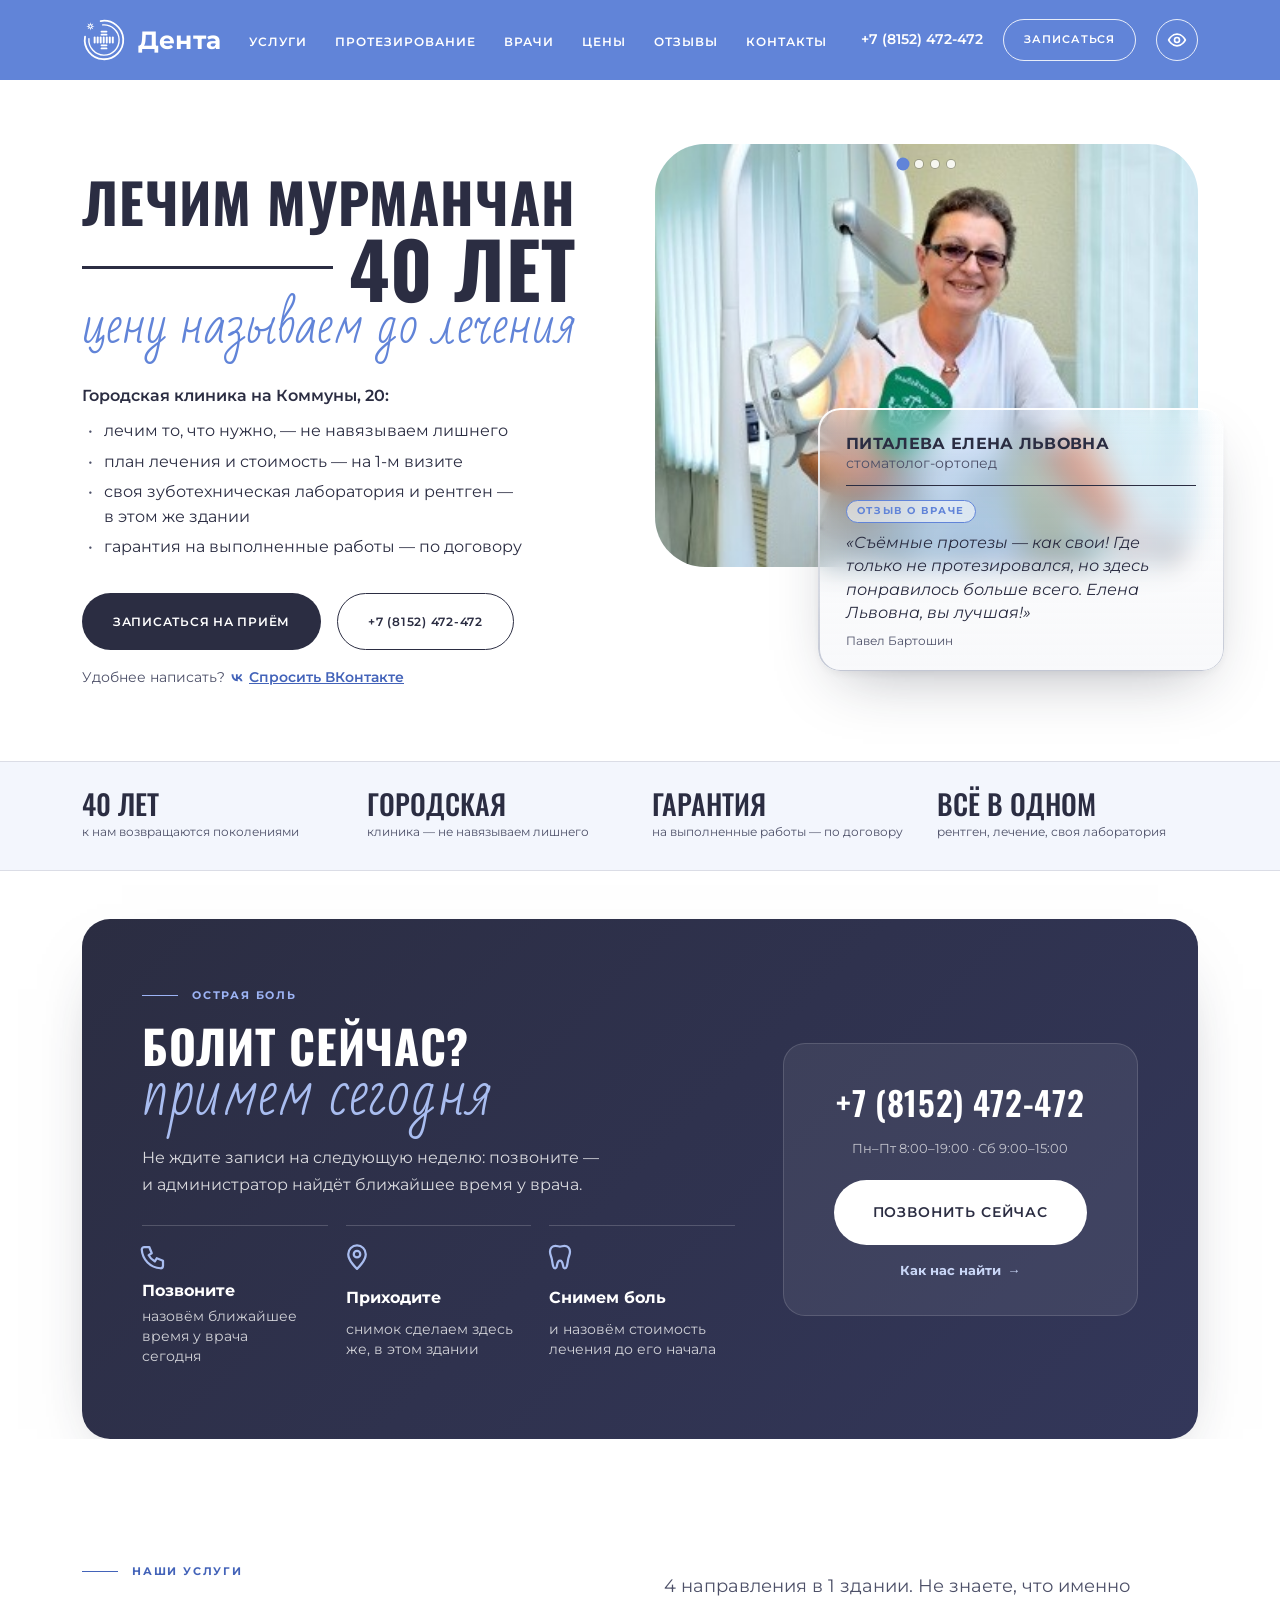
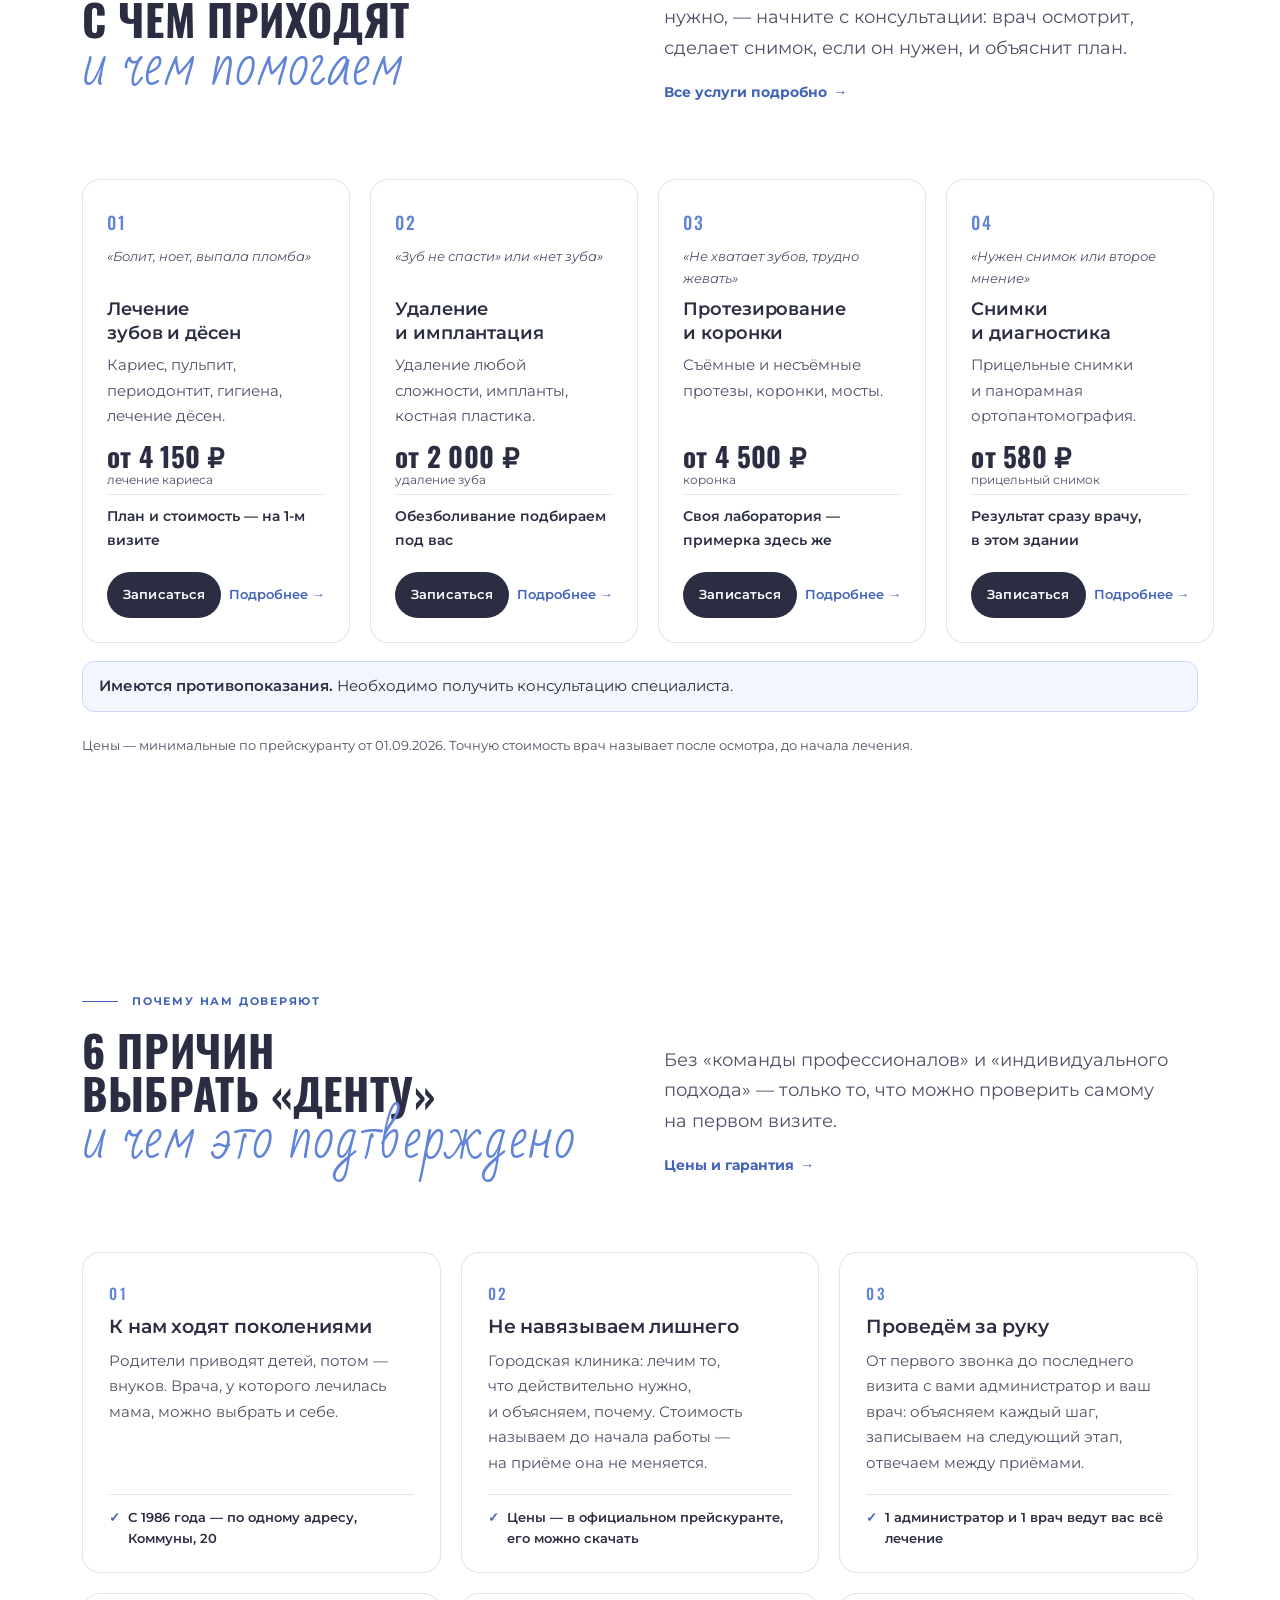
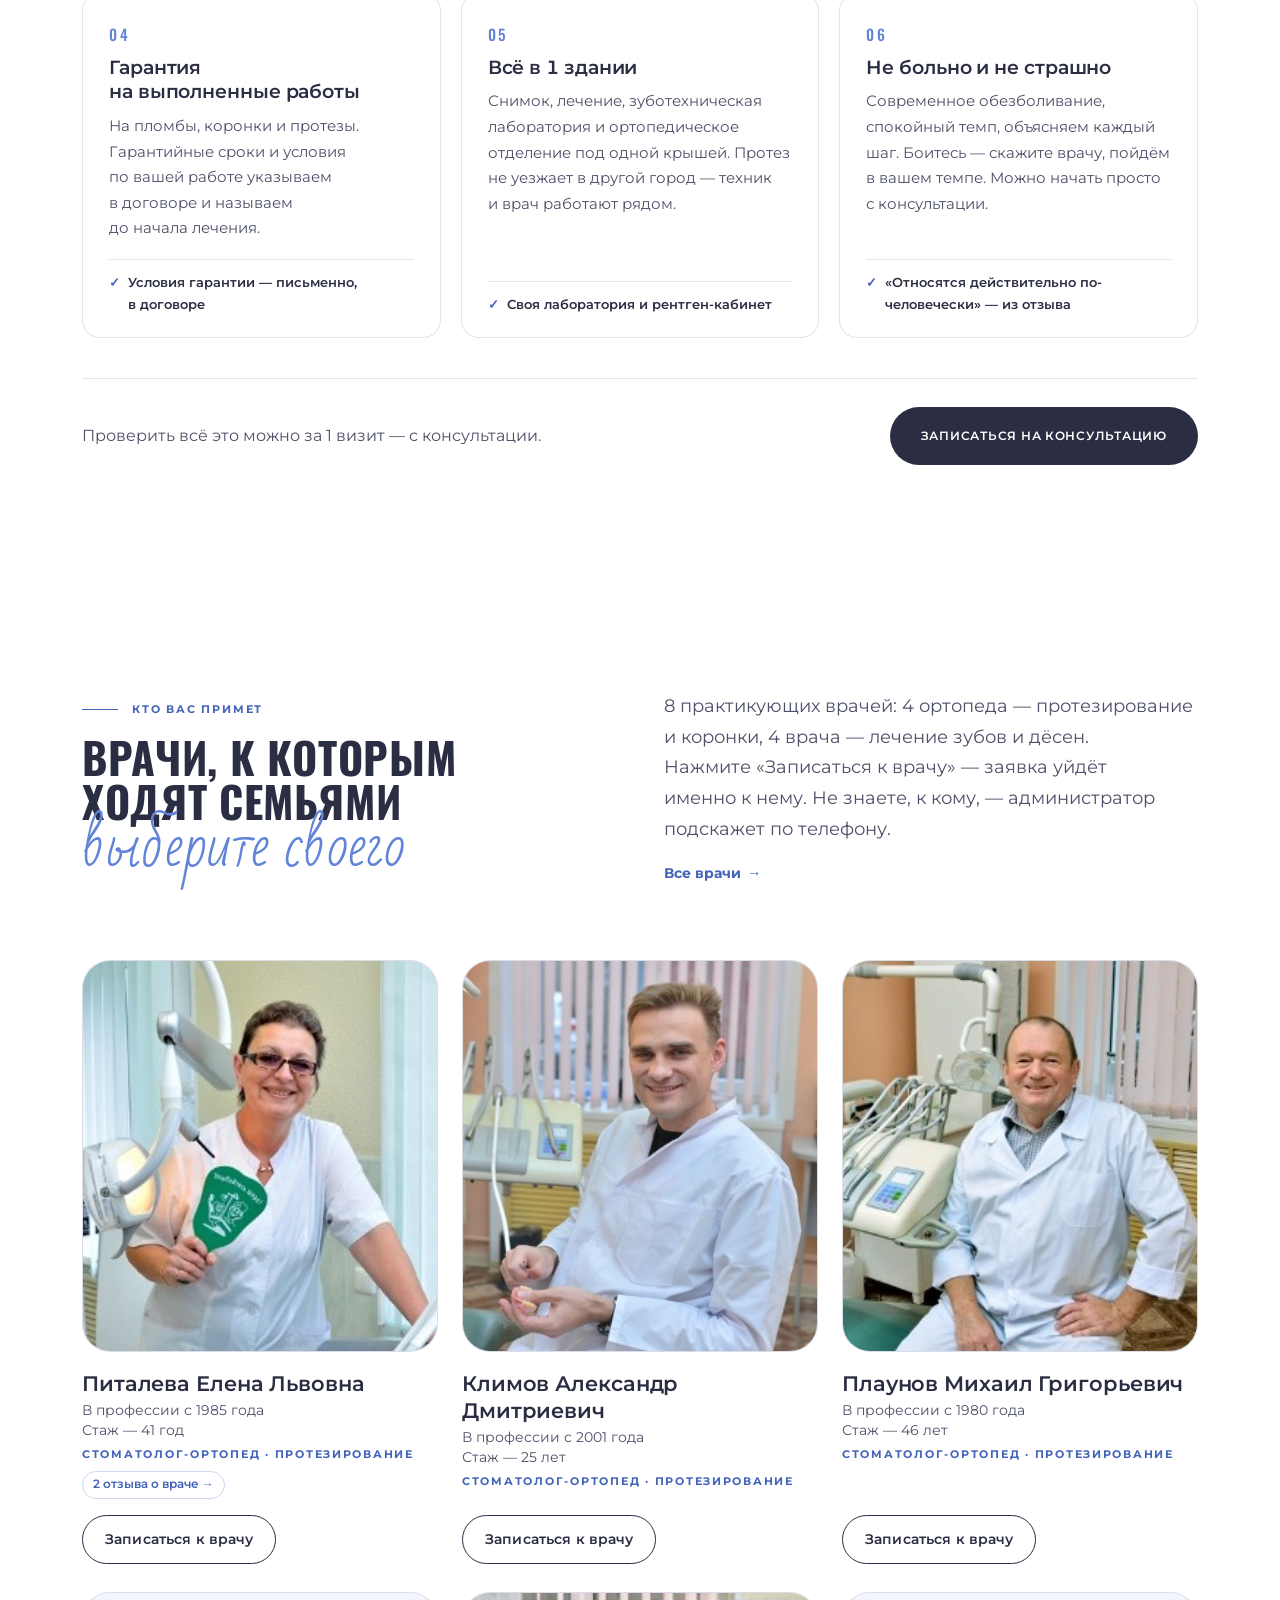
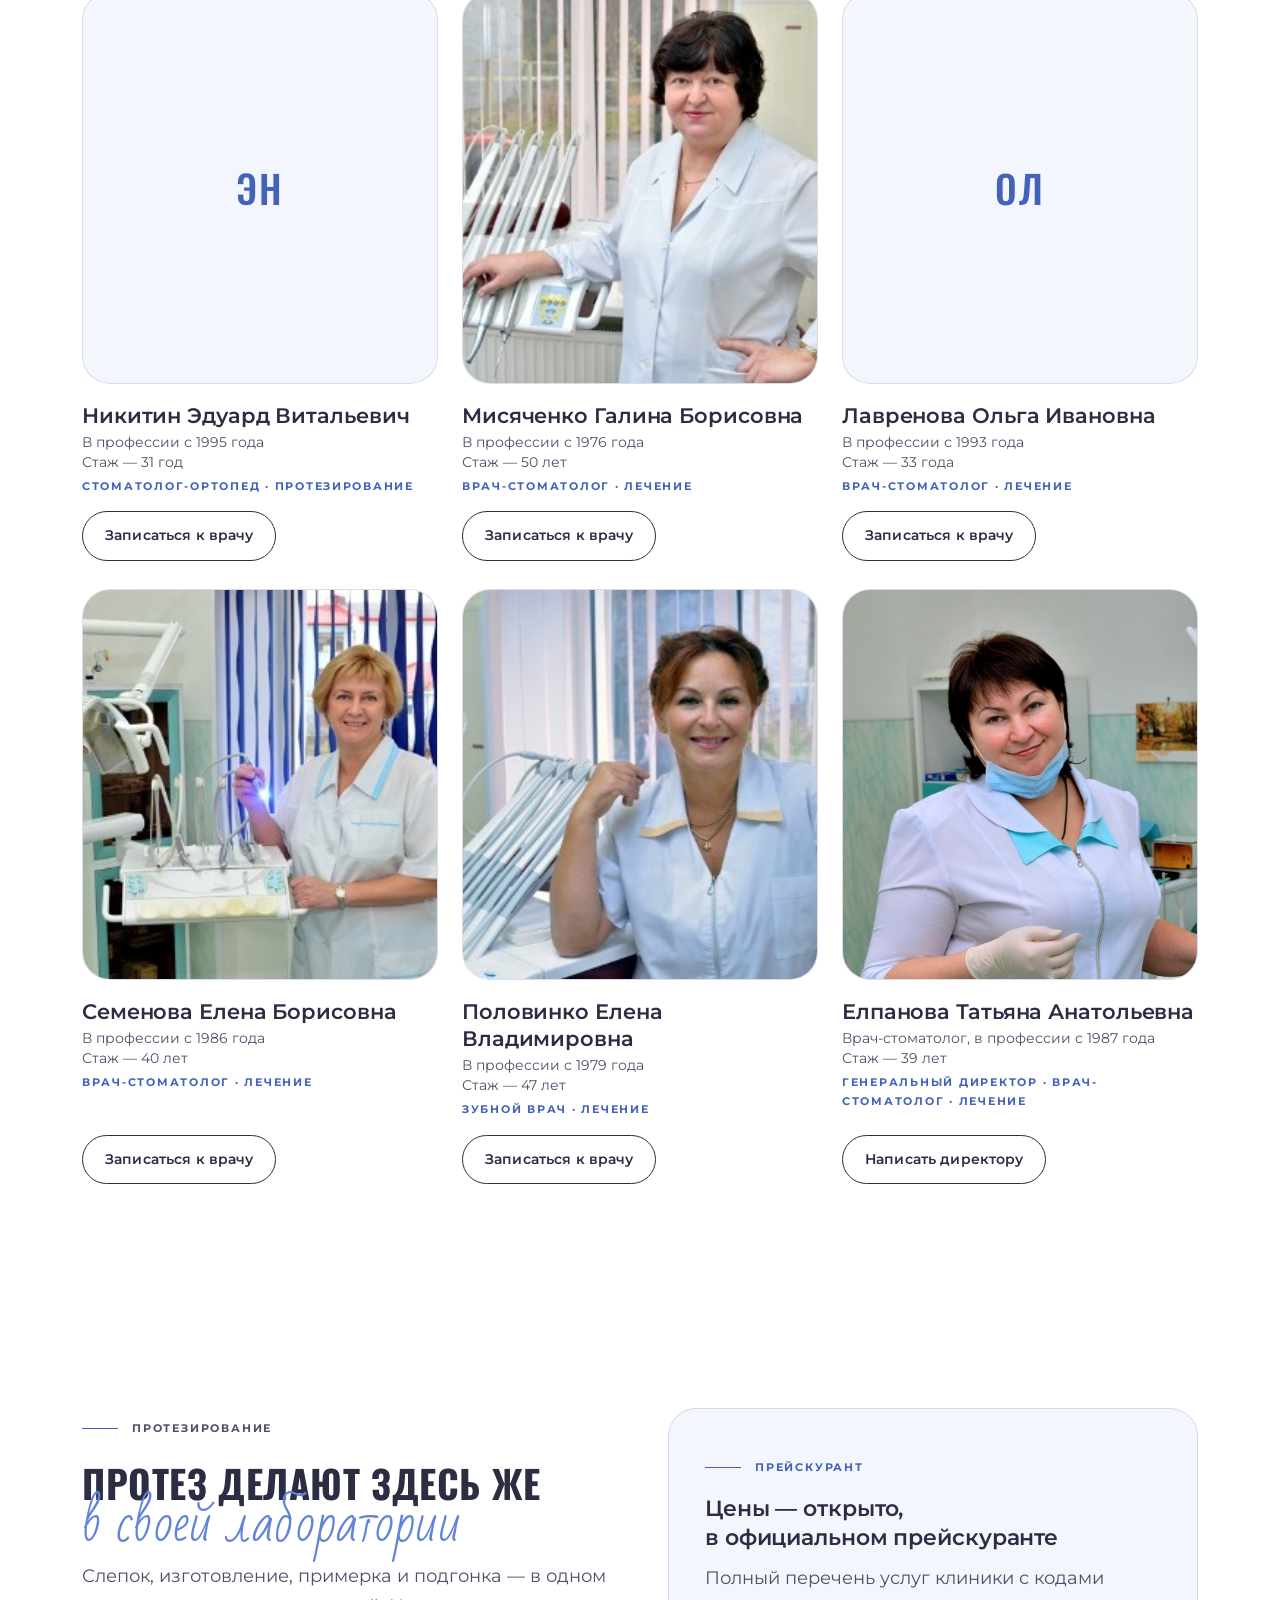
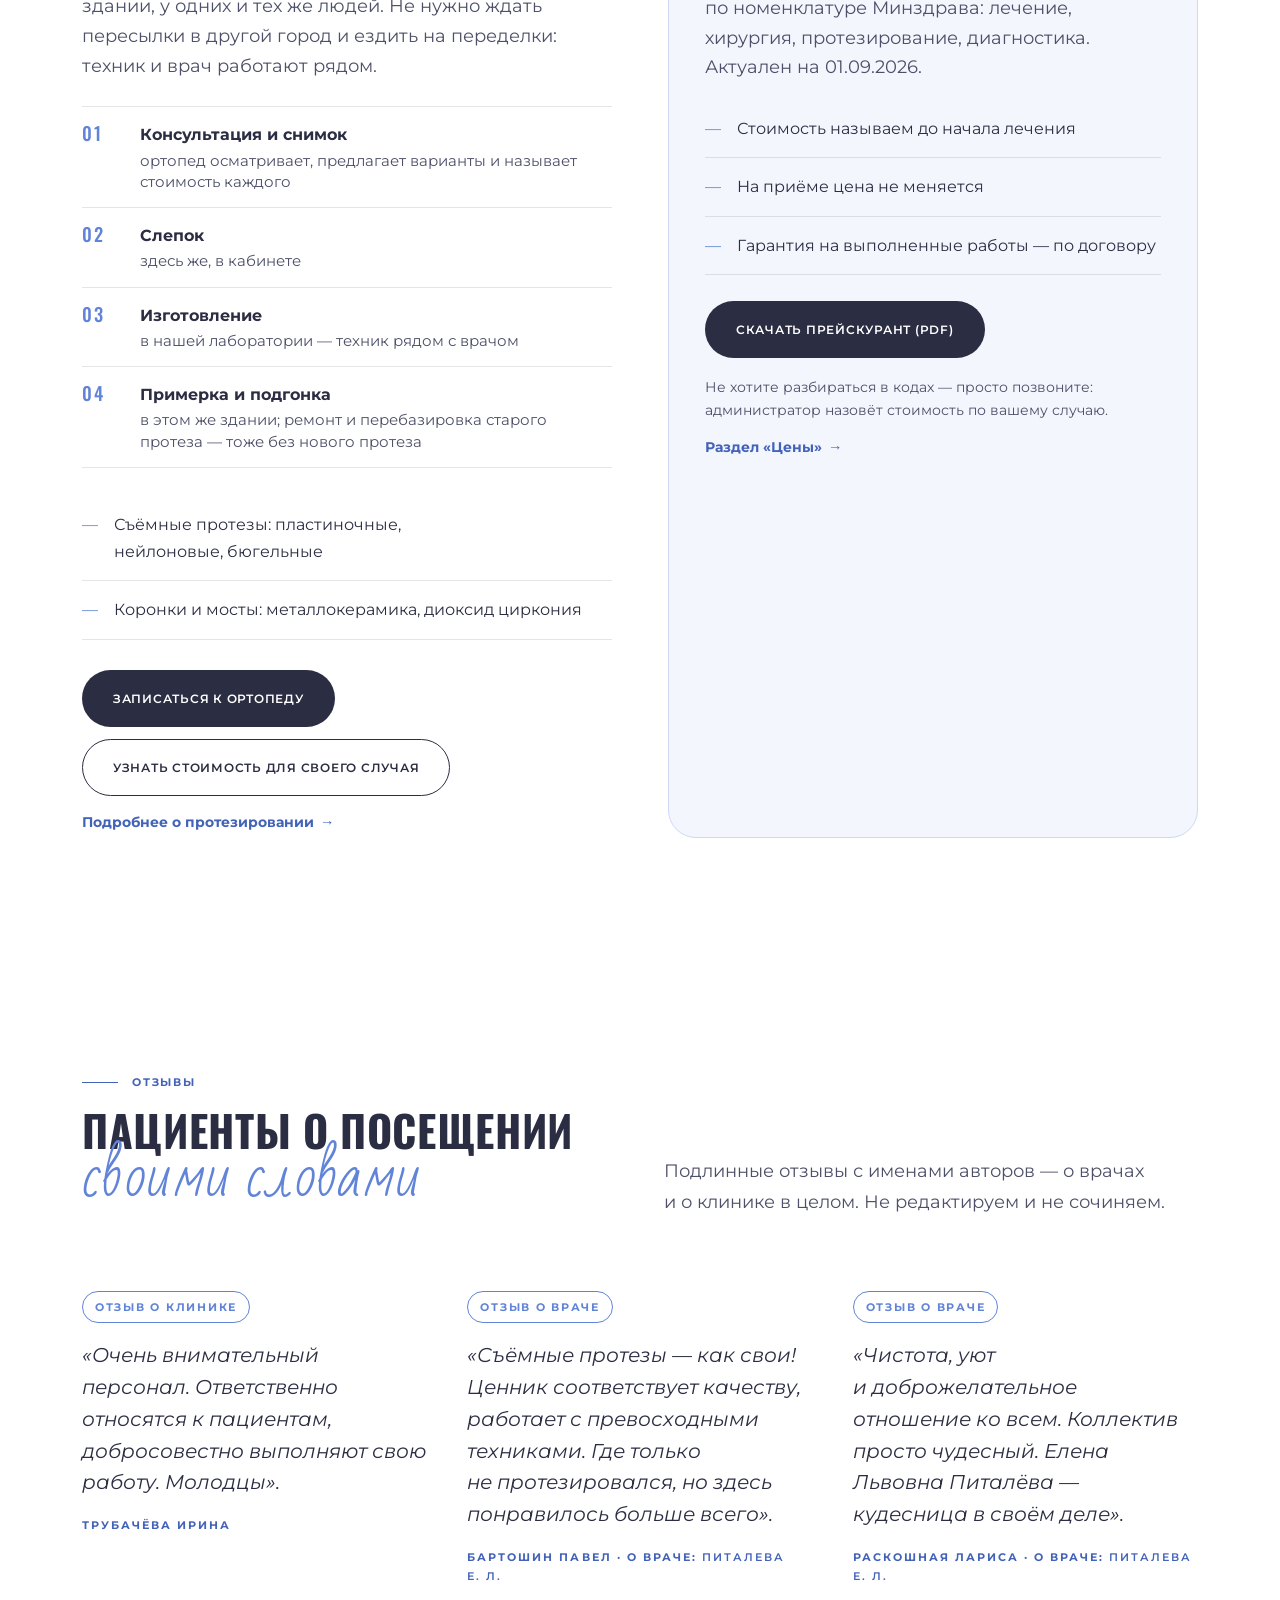
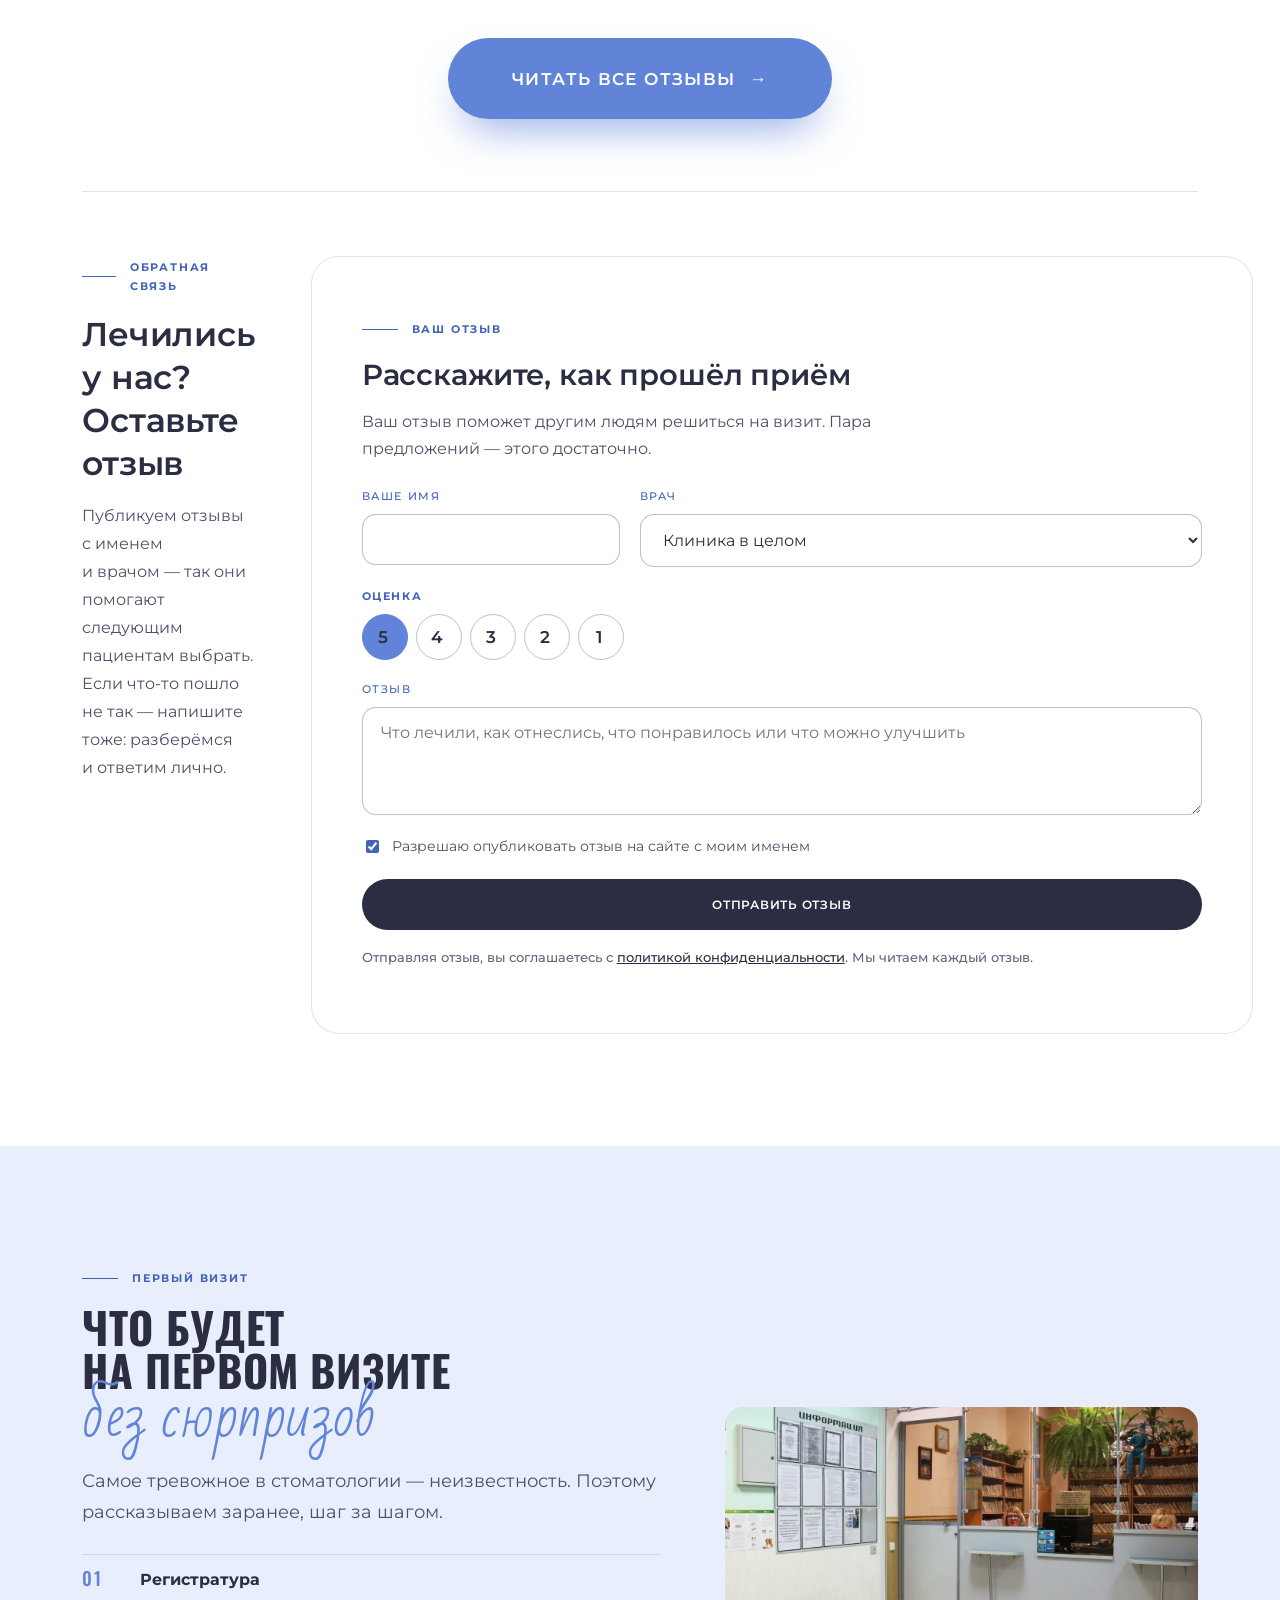
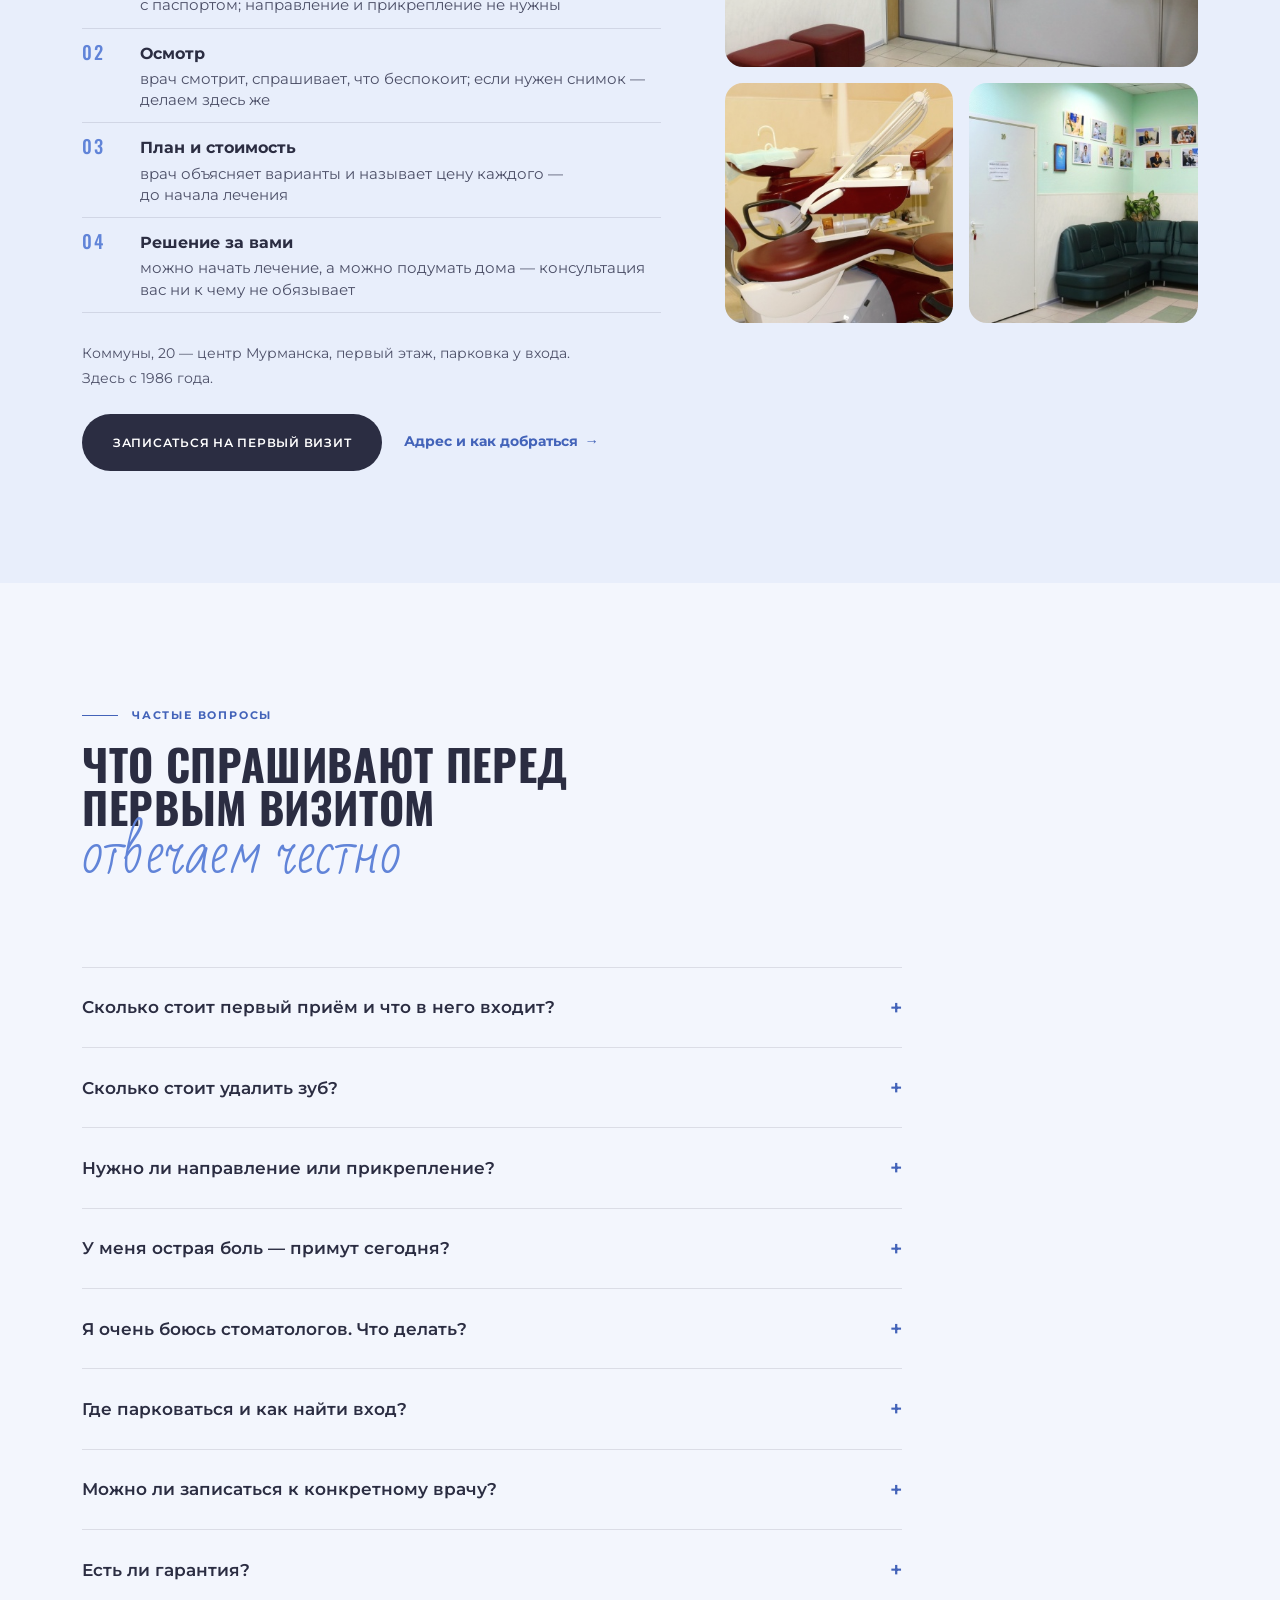
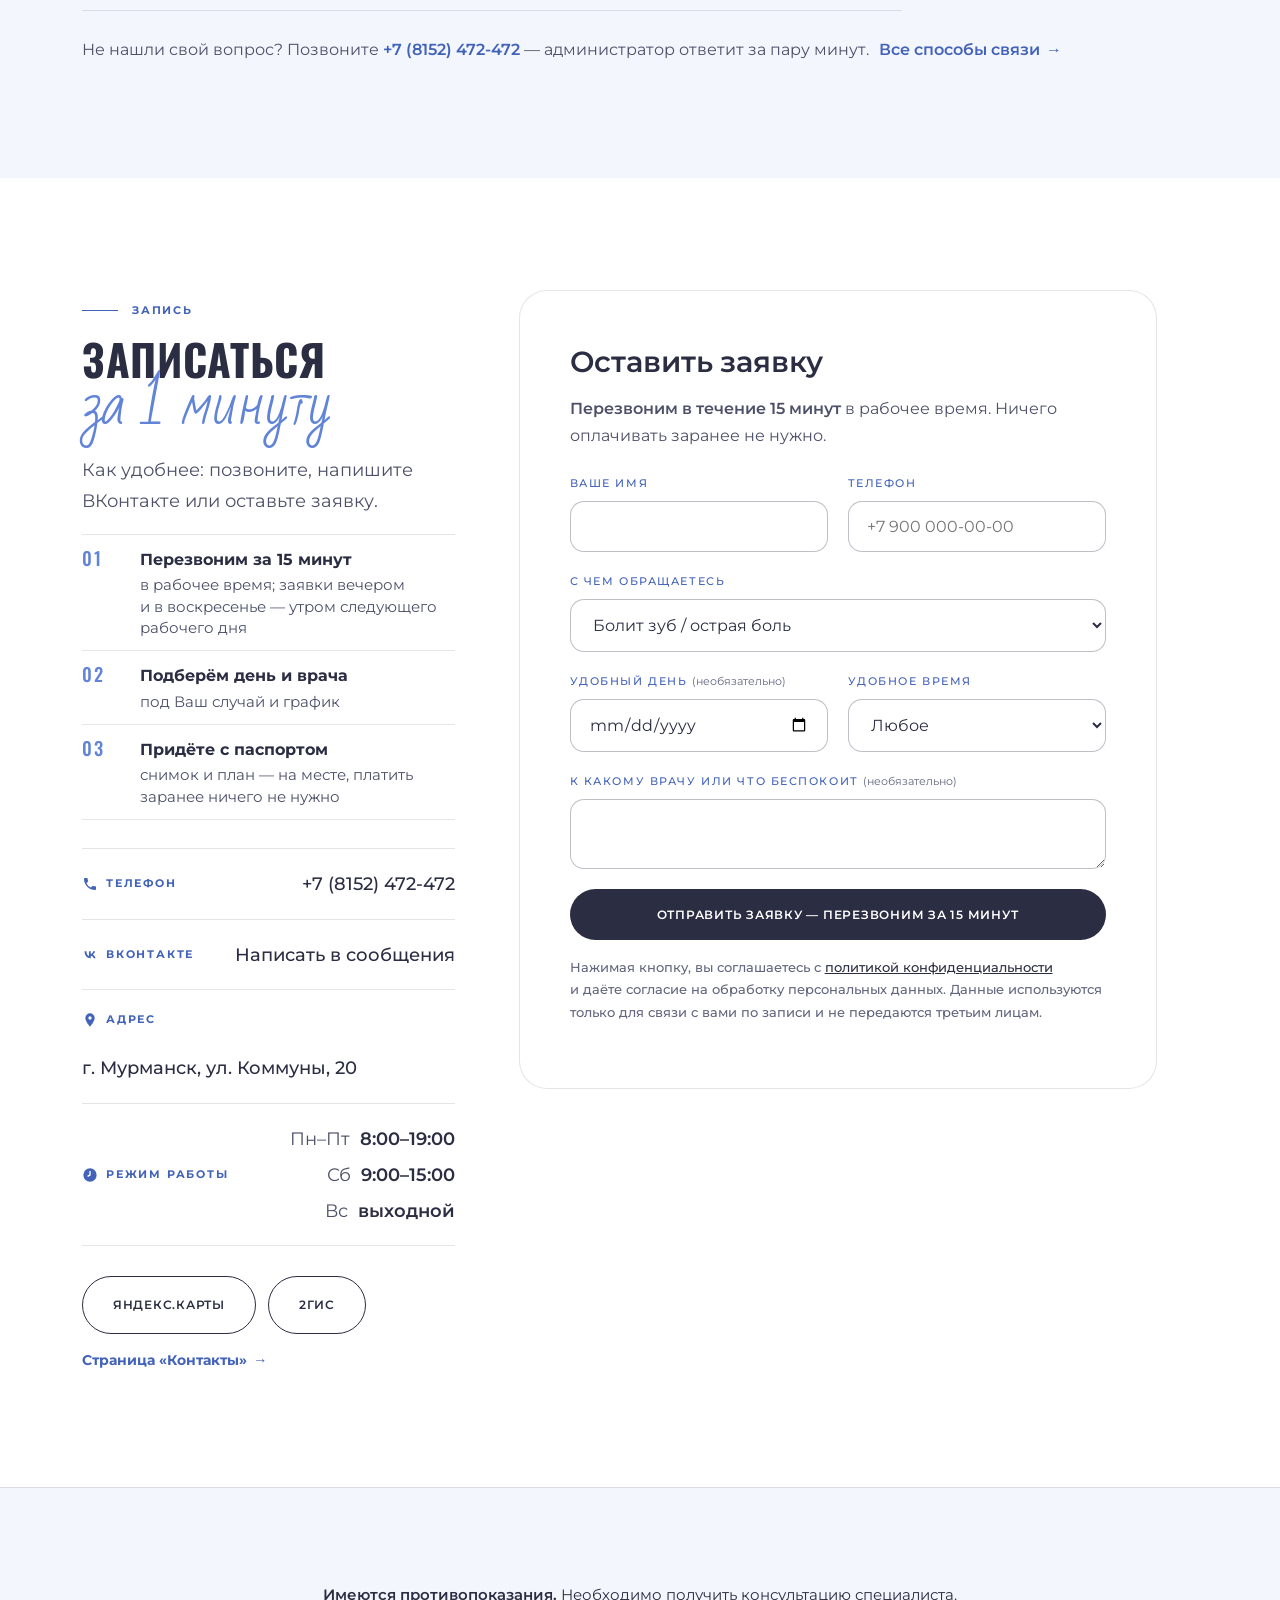
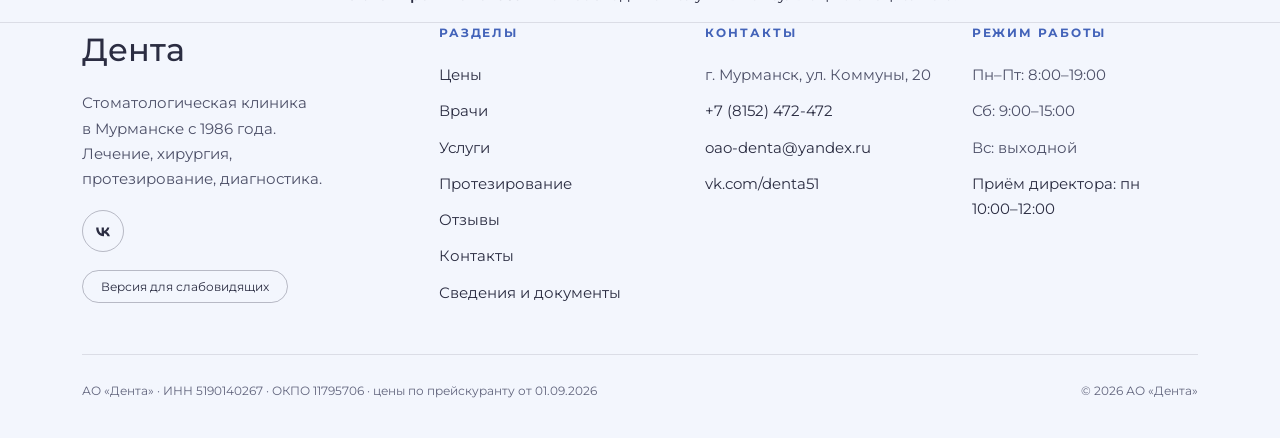
==== commit 640a63b5: "v24: organization info page with licence extract and director reception, prosthetics page, full low-" ====
--- a/index.html
+++ b/index.html
@@ -18,8 +18,8 @@
 <meta name="twitter:card" content="summary_large_image">
 <link rel="preload" href="assets/fonts/Montserrat-cyrillic-400.woff2" as="font" type="font/woff2" crossorigin>
 <link rel="preload" href="assets/fonts/Oswald-cyrillic-500.woff2" as="font" type="font/woff2" crossorigin>
-<link rel="stylesheet" href="assets/css/fonts.css?v=32">
-<link rel="stylesheet" href="assets/css/style.css?v=32">
+<link rel="stylesheet" href="assets/css/fonts.css?v=39">
+<link rel="stylesheet" href="assets/css/style.css?v=39">
 <script type="application/ld+json">
 {"@context":"https://schema.org","@type":"Dentist","name":"Стоматология «Дента»","legalName":"АО «Дента»","url":"https://dobermantrader.github.io/denta-site/","image":"https://dobermantrader.github.io/denta-site/assets/img/doctors/pitaleva.jpg","telephone":"+7-8152-47-24-72","email":"oao-denta@yandex.ru","foundingDate":"1986","address":{"@type":"PostalAddress","streetAddress":"ул. Коммуны, 20","addressLocality":"Мурманск","postalCode":"183038","addressCountry":"RU"},"openingHoursSpecification":[{"@type":"OpeningHoursSpecification","dayOfWeek":["Monday","Tuesday","Wednesday","Thursday","Friday"],"opens":"08:00","closes":"19:00"},{"@type":"OpeningHoursSpecification","dayOfWeek":"Saturday","opens":"09:00","closes":"15:00"}],"sameAs":["https://vk.com/denta51"],"priceRange":"₽₽"}
 </script>
@@ -41,6 +41,7 @@
     <nav class="main-nav" aria-label="Основная навигация">
       <ul class="main-nav__links">
         <li><a href="uslugi.html">Услуги</a></li>
+        <li><a href="protezirovanie.html">Протезирование</a></li>
         <li><a href="vrachi.html">Врачи</a></li>
         <li><a href="tseny.html">Цены</a></li>
         <li><a href="otzyvy.html">Отзывы</a></li>
@@ -81,19 +82,19 @@
       </div>
       <div class="hero__slides" data-slides aria-roledescription="слайд-шоу" aria-label="Врачи клиники и отзывы пациентов">
         <figure class="hero__slide is-active">
-          <img class="hero__photo" src="assets/img/doctors/pitaleva.jpg?v=32" alt="Питалева Елена Львовна, стоматолог-ортопед" style="object-position:58% 30%">
+          <img class="hero__photo" src="assets/img/doctors/pitaleva.jpg?v=39" alt="Питалева Елена Львовна, стоматолог-ортопед" style="object-position:58% 30%">
           <figcaption><div class="hero__reviews"><blockquote class="hero__review"><span class="hero__tag">Отзыв о враче</span><p class="hero__quote">«Съёмные протезы — как свои! Где только не протезировался, но здесь понравилось больше всего. Елена Львовна, вы лучшая!»</p><cite>Павел Бартошин</cite></blockquote></div><b>Питалева Елена Львовна</b><span>стоматолог-ортопед</span></figcaption>
         </figure>
         <figure class="hero__slide">
-          <img class="hero__photo" src="assets/img/doctors/klimov.jpg?v=32" alt="Климов Александр Дмитриевич, стоматолог-ортопед" style="object-position:70% 20%">
+          <img class="hero__photo" src="assets/img/doctors/klimov.jpg?v=39" alt="Климов Александр Дмитриевич, стоматолог-ортопед" style="object-position:70% 20%">
           <figcaption><div class="hero__reviews"><blockquote class="hero__review"><span class="hero__tag">Отзыв о клинике</span><p class="hero__quote">«Очень внимательный персонал. Ответственно относятся к пациентам, добросовестно выполняют свою работу».</p><cite>Ирина Трубачёва</cite></blockquote></div><b>Климов Александр Дмитриевич</b><span>стоматолог-ортопед</span></figcaption>
         </figure>
         <figure class="hero__slide">
-          <img class="hero__photo" src="assets/img/doctors/pitaleva.jpg?v=32" alt="Питалева Елена Львовна, стоматолог-ортопед" style="object-position:58% 30%">
+          <img class="hero__photo" src="assets/img/doctors/pitaleva.jpg?v=39" alt="Питалева Елена Львовна, стоматолог-ортопед" style="object-position:58% 30%">
           <figcaption><div class="hero__reviews"><blockquote class="hero__review"><span class="hero__tag">Отзыв о враче</span><p class="hero__quote">«Коллектив просто чудесный. Елена Львовна Питалёва — просто кудесница в своём деле. Рекомендую, не пожалеете».</p><cite>Лариса Раскошная</cite></blockquote></div><b>Питалева Елена Львовна</b><span>стоматолог-ортопед</span></figcaption>
         </figure>
         <figure class="hero__slide">
-          <img class="hero__photo" src="assets/img/doctors/misyachenko.jpg?v=32" alt="Мисяченко Галина Борисовна, врач-стоматолог" style="object-position:62% 25%">
+          <img class="hero__photo" src="assets/img/doctors/misyachenko.jpg?v=39" alt="Мисяченко Галина Борисовна, врач-стоматолог" style="object-position:62% 25%">
           <figcaption><div class="hero__reviews"><blockquote class="hero__review"><span class="hero__tag">Отзыв о клинике</span><p class="hero__quote">«Великолепный специалист, очень довольна. Знает свою работу и относится действительно по-человечески».</p><cite>Женечка Ильинова</cite></blockquote></div><b>Мисяченко Галина Борисовна</b><span>врач-стоматолог</span></figcaption>
         </figure>
         <div class="hero__dots" role="tablist" aria-label="Переключение слайдов"></div>
@@ -168,7 +169,7 @@
           <p>Съёмные и несъёмные протезы, коронки, мосты.</p>
           <span class="direction__price">от 4 500 ₽ <small>коронка</small></span>
           <b class="direction__win">Своя лаборатория — примерка здесь же</b>
-          <div class="direction__actions"><a class="btn btn--primary btn--sm" href="#zapis" data-service="Протезирование / коронки">Записаться</a><a class="direction__go" href="uslugi.html#ortopediya">Подробнее →</a></div>
+          <div class="direction__actions"><a class="btn btn--primary btn--sm" href="#zapis" data-service="Протезирование / коронки">Записаться</a><a class="direction__go" href="protezirovanie.html">Подробнее →</a></div>
         </div>
         <div class="direction">
           <span class="direction__num">04</span>
@@ -249,15 +250,15 @@
         <div><p class="lede">8 практикующих врачей: 4 ортопеда — протезирование и коронки, 4 врача — лечение зубов и дёсен. Нажмите «Записаться к врачу» — заявка уйдёт именно к нему. Не знаете, к кому, — администратор подскажет по телефону.</p><a class="section-link" href="vrachi.html">Все врачи <span aria-hidden="true">→</span></a></div>
       </div>
       <div class="team">
-        <div class="doctor"><img class="doctor__photo" src="assets/img/doctors/pitaleva.jpg?v=32" alt="Питалева Елена Львовна" loading="lazy"><div class="doctor__body"><h3><a href="vrachi.html#pitaleva">Питалева Елена Львовна</a></h3><p class="doctor__since">В профессии с 1985 года<br>Стаж — 41 год</p><p class="role">Стоматолог-ортопед · протезирование</p><a class="doctor__tag" href="otzyvy.html?doctor=pitaleva#otzyvy-list">2 отзыва о враче →</a></div><a class="btn btn--outline btn--sm" href="#zapis" data-doctor="Питалева Елена Львовна">Записаться к врачу</a></div>
-        <div class="doctor"><img class="doctor__photo" src="assets/img/doctors/klimov.jpg?v=32" alt="Климов Александр Дмитриевич" loading="lazy"><div class="doctor__body"><h3><a href="vrachi.html#klimov">Климов Александр Дмитриевич</a></h3><p class="doctor__since">В профессии с 2001 года<br>Стаж — 25 лет</p><p class="role">Стоматолог-ортопед · протезирование</p></div><a class="btn btn--outline btn--sm" href="#zapis" data-doctor="Климов Александр Дмитриевич">Записаться к врачу</a></div>
-        <div class="doctor"><img class="doctor__photo" src="assets/img/doctors/plaunov.jpg?v=32" alt="Плаунов Михаил Григорьевич" loading="lazy"><div class="doctor__body"><h3><a href="vrachi.html#plaunov">Плаунов Михаил Григорьевич</a></h3><p class="doctor__since">В профессии с 1980 года<br>Стаж — 46 лет</p><p class="role">Стоматолог-ортопед · протезирование</p></div><a class="btn btn--outline btn--sm" href="#zapis" data-doctor="Плаунов Михаил Григорьевич">Записаться к врачу</a></div>
+        <div class="doctor"><img class="doctor__photo" src="assets/img/doctors/pitaleva.jpg?v=39" alt="Питалева Елена Львовна" loading="lazy"><div class="doctor__body"><h3><a href="vrachi.html#pitaleva">Питалева Елена Львовна</a></h3><p class="doctor__since">В профессии с 1985 года<br>Стаж — 41 год</p><p class="role">Стоматолог-ортопед · протезирование</p><a class="doctor__tag" href="otzyvy.html?doctor=pitaleva#otzyvy-list">2 отзыва о враче →</a></div><a class="btn btn--outline btn--sm" href="#zapis" data-doctor="Питалева Елена Львовна">Записаться к врачу</a></div>
+        <div class="doctor"><img class="doctor__photo" src="assets/img/doctors/klimov.jpg?v=39" alt="Климов Александр Дмитриевич" loading="lazy"><div class="doctor__body"><h3><a href="vrachi.html#klimov">Климов Александр Дмитриевич</a></h3><p class="doctor__since">В профессии с 2001 года<br>Стаж — 25 лет</p><p class="role">Стоматолог-ортопед · протезирование</p></div><a class="btn btn--outline btn--sm" href="#zapis" data-doctor="Климов Александр Дмитриевич">Записаться к врачу</a></div>
+        <div class="doctor"><img class="doctor__photo" src="assets/img/doctors/plaunov.jpg?v=39" alt="Плаунов Михаил Григорьевич" loading="lazy"><div class="doctor__body"><h3><a href="vrachi.html#plaunov">Плаунов Михаил Григорьевич</a></h3><p class="doctor__since">В профессии с 1980 года<br>Стаж — 46 лет</p><p class="role">Стоматолог-ортопед · протезирование</p></div><a class="btn btn--outline btn--sm" href="#zapis" data-doctor="Плаунов Михаил Григорьевич">Записаться к врачу</a></div>
         <div class="doctor"><div class="avatar" aria-hidden="true">ЭН</div><div class="doctor__body"><h3><a href="vrachi.html#nikitin">Никитин Эдуард Витальевич</a></h3><p class="doctor__since">В профессии с 1995 года<br>Стаж — 31 год</p><p class="role">Стоматолог-ортопед · протезирование</p></div><a class="btn btn--outline btn--sm" href="#zapis" data-doctor="Никитин Эдуард Витальевич">Записаться к врачу</a></div>
-        <div class="doctor"><img class="doctor__photo" src="assets/img/doctors/misyachenko.jpg?v=32" alt="Мисяченко Галина Борисовна" loading="lazy"><div class="doctor__body"><h3><a href="vrachi.html#misyachenko">Мисяченко Галина Борисовна</a></h3><p class="doctor__since">В профессии с 1976 года<br>Стаж — 50 лет</p><p class="role">Врач-стоматолог · лечение</p></div><a class="btn btn--outline btn--sm" href="#zapis" data-doctor="Мисяченко Галина Борисовна">Записаться к врачу</a></div>
+        <div class="doctor"><img class="doctor__photo" src="assets/img/doctors/misyachenko.jpg?v=39" alt="Мисяченко Галина Борисовна" loading="lazy"><div class="doctor__body"><h3><a href="vrachi.html#misyachenko">Мисяченко Галина Борисовна</a></h3><p class="doctor__since">В профессии с 1976 года<br>Стаж — 50 лет</p><p class="role">Врач-стоматолог · лечение</p></div><a class="btn btn--outline btn--sm" href="#zapis" data-doctor="Мисяченко Галина Борисовна">Записаться к врачу</a></div>
         <div class="doctor"><div class="avatar" aria-hidden="true">ОЛ</div><div class="doctor__body"><h3><a href="vrachi.html#lavrenova">Лавренова Ольга Ивановна</a></h3><p class="doctor__since">В профессии с 1993 года<br>Стаж — 33 года</p><p class="role">Врач-стоматолог · лечение</p></div><a class="btn btn--outline btn--sm" href="#zapis" data-doctor="Лавренова Ольга Ивановна">Записаться к врачу</a></div>
-        <div class="doctor"><img class="doctor__photo" src="assets/img/doctors/semenova.jpg?v=32" alt="Семенова Елена Борисовна" loading="lazy"><div class="doctor__body"><h3><a href="vrachi.html#semenova">Семенова Елена Борисовна</a></h3><p class="doctor__since">В профессии с 1986 года<br>Стаж — 40 лет</p><p class="role">Врач-стоматолог · лечение</p></div><a class="btn btn--outline btn--sm" href="#zapis" data-doctor="Семенова Елена Борисовна">Записаться к врачу</a></div>
-        <div class="doctor"><img class="doctor__photo" src="assets/img/doctors/polovinko.jpg?v=32" alt="Половинко Елена Владимировна" loading="lazy"><div class="doctor__body"><h3><a href="vrachi.html#polovinko">Половинко Елена Владимировна</a></h3><p class="doctor__since">В профессии с 1979 года<br>Стаж — 47 лет</p><p class="role">Зубной врач · лечение</p></div><a class="btn btn--outline btn--sm" href="#zapis" data-doctor="Половинко Елена Владимировна">Записаться к врачу</a></div>
-        <div class="doctor"><img class="doctor__photo" src="assets/img/doctors/elpanova.jpg?v=32" alt="Елпанова Татьяна Анатольевна" loading="lazy"><div class="doctor__body"><h3>Елпанова Татьяна Анатольевна</h3><p class="doctor__since">Врач-стоматолог, в профессии с 1987 года<br>Стаж — 39 лет</p><p class="role">Генеральный директор · врач-стоматолог · лечение</p></div><a class="btn btn--outline btn--sm" href="mailto:oao-denta@yandex.ru">Написать директору</a></div>
+        <div class="doctor"><img class="doctor__photo" src="assets/img/doctors/semenova.jpg?v=39" alt="Семенова Елена Борисовна" loading="lazy"><div class="doctor__body"><h3><a href="vrachi.html#semenova">Семенова Елена Борисовна</a></h3><p class="doctor__since">В профессии с 1986 года<br>Стаж — 40 лет</p><p class="role">Врач-стоматолог · лечение</p></div><a class="btn btn--outline btn--sm" href="#zapis" data-doctor="Семенова Елена Борисовна">Записаться к врачу</a></div>
+        <div class="doctor"><img class="doctor__photo" src="assets/img/doctors/polovinko.jpg?v=39" alt="Половинко Елена Владимировна" loading="lazy"><div class="doctor__body"><h3><a href="vrachi.html#polovinko">Половинко Елена Владимировна</a></h3><p class="doctor__since">В профессии с 1979 года<br>Стаж — 47 лет</p><p class="role">Зубной врач · лечение</p></div><a class="btn btn--outline btn--sm" href="#zapis" data-doctor="Половинко Елена Владимировна">Записаться к врачу</a></div>
+        <div class="doctor"><img class="doctor__photo" src="assets/img/doctors/elpanova.jpg?v=39" alt="Елпанова Татьяна Анатольевна" loading="lazy"><div class="doctor__body"><h3>Елпанова Татьяна Анатольевна</h3><p class="doctor__since">Врач-стоматолог, в профессии с 1987 года<br>Стаж — 39 лет</p><p class="role">Генеральный директор · врач-стоматолог · лечение</p></div><a class="btn btn--outline btn--sm" href="mailto:oao-denta@yandex.ru">Написать директору</a></div>
       </div>
 
     </div>
@@ -283,7 +284,7 @@
           <a class="btn btn--primary" href="#zapis" data-service="Протезирование / коронки">Записаться к ортопеду</a>
           <a class="btn btn--outline" href="#zapis" data-service="Пока не знаю — нужна консультация">Узнать стоимость для своего случая</a>
         </div>
-        <a class="section-link" href="uslugi.html#ortopediya">Подробнее о протезировании <span aria-hidden="true">→</span></a>
+        <a class="section-link" href="protezirovanie.html">Подробнее о протезировании <span aria-hidden="true">→</span></a>
       </div>
       <div class="mini-price">
         <p class="eyebrow">Прейскурант</p>
@@ -533,8 +534,10 @@
           <li><a href="tseny.html">Цены</a></li>
           <li><a href="vrachi.html">Врачи</a></li>
           <li><a href="uslugi.html">Услуги</a></li>
+        <li><a href="protezirovanie.html">Протезирование</a></li>
           <li><a href="otzyvy.html">Отзывы</a></li>
           <li><a href="kontakty.html">Контакты</a></li>
+          <li><a href="svedeniya.html">Сведения и документы</a></li>
         </ul>
       </div>
       <div>
@@ -552,6 +555,7 @@
           <li>Пн–Пт: 8:00–19:00</li>
           <li>Сб: 9:00–15:00</li>
           <li>Вс: выходной</li>
+          <li><a href="svedeniya.html#priem">Приём директора: пн 10:00–12:00</a></li>
         </ul>
       </div>
     </div>
@@ -562,6 +566,6 @@
   </div>
 </footer>
 
-<script src="assets/js/main.js?v=32"></script>
+<script src="assets/js/main.js?v=39"></script>
 </body>
 </html>
--- a/assets/css/style.css
+++ b/assets/css/style.css
@@ -1667,3 +1667,212 @@
 .profile__review-link:hover { text-decoration: underline; }
 .author a { color: var(--gold); text-decoration: none; font-weight: 600; }
 .author a:hover { text-decoration: underline; }
+
+
+/* ============================================================
+   v23 — «Сведения об организации», «Протезирование», версия для слабовидящих
+   ============================================================ */
+
+/* Реквизиты, лицензия, приём */
+.org-facts { margin: 0; display: grid; }
+.org-facts > div { display: grid; grid-template-columns: 240px 1fr; gap: 20px; padding: 15px 0; border-top: 1px solid var(--line); }
+.org-facts > div:last-child { border-bottom: 1px solid var(--line); }
+.org-facts dt { color: var(--muted); font-weight: 600; font-size: 0.9rem; }
+.org-facts dd { margin: 0; color: var(--ink-deep); line-height: 1.55; }
+.org-facts dd a { color: var(--gold); font-weight: 600; text-decoration: none; }
+.org-facts dd a:hover { text-decoration: underline; }
+.org-facts--card { background: #fff; border-radius: var(--radius); padding: 6px 26px; border: 1px solid var(--line); }
+.org-facts--card > div:first-child { border-top: 0; }
+.org-facts--card > div:last-child { border-bottom: 0; }
+.license { display: grid; grid-template-columns: 1fr 340px; gap: 40px; align-items: start; }
+.license__actions { display: flex; gap: 12px; flex-wrap: wrap; margin: 24px 0 8px; }
+.license__preview { display: block; position: relative; border-radius: 18px; overflow: hidden; border: 1px solid var(--line); background: #fff; text-decoration: none; box-shadow: var(--shadow); }
+.license__preview img { width: 100%; height: auto; display: block; }
+.license__preview span { position: absolute; left: 0; right: 0; bottom: 0; padding: 14px; text-align: center; font-weight: 700; font-size: 0.9rem; color: #fff; background: linear-gradient(180deg, transparent, rgba(43,45,66,0.85)); }
+.reception { display: grid; grid-template-columns: 300px 1fr; gap: 28px; align-items: stretch; }
+.reception__time { display: flex; flex-direction: column; justify-content: center; gap: 6px; padding: 30px; background: var(--ink-deep); color: #fff; border-radius: var(--radius); }
+.reception__time span { color: #a9bdf0; font-weight: 600; letter-spacing: 0.04em; }
+.reception__time b { font-family: var(--font-head); font-size: 3rem; line-height: 1; font-weight: 700; }
+.docs-grid { display: grid; grid-template-columns: repeat(3, 1fr); gap: 16px; }
+.doc-card { display: flex; align-items: center; gap: 14px; padding: 18px 20px; background: #fff; border: 1px solid var(--line); border-radius: 16px; text-decoration: none; color: var(--ink-deep); transition: border-color 0.3s var(--ease), box-shadow 0.3s var(--ease); }
+.doc-card:hover { border-color: var(--gold-light); box-shadow: var(--shadow); }
+.doc-card svg { width: 30px; height: 30px; fill: var(--gold-light); flex: none; }
+.doc-card b { display: block; font-size: 0.95rem; line-height: 1.35; }
+.doc-card small { display: block; color: var(--muted); font-size: 0.8rem; margin-top: 2px; }
+
+/* Протезирование */
+.pros-grid { display: grid; grid-template-columns: repeat(3, 1fr); gap: 20px; }
+.pros-card { display: flex; flex-direction: column; gap: 10px; padding: 26px 24px 24px; background: var(--bg); border: 1px solid var(--line); border-radius: var(--radius); }
+.pros-card h3 { margin: 0; font-size: 1.15rem; }
+.pros-card p { margin: 0; color: var(--ink-soft); font-size: 0.94rem; flex: 1; }
+.pros-card .direction__price { margin-top: auto; padding-top: 10px; border-top: 1px solid var(--line); }
+.pros-card .btn { align-self: flex-start; text-transform: none; font-size: 0.86rem; letter-spacing: 0.01em; }
+.team--four { grid-template-columns: repeat(4, 1fr); }
+.ref-prices-wrap { display: grid; grid-template-columns: 1.5fr 1fr; gap: 40px; align-items: start; }
+.ref-prices { width: 100%; border-collapse: collapse; background: #fff; border-radius: var(--radius); overflow: hidden; }
+.ref-prices th { text-align: left; font-size: 0.78rem; letter-spacing: 0.08em; text-transform: uppercase; color: var(--muted); padding: 14px 18px; border-bottom: 1px solid var(--line-strong); }
+.ref-prices td { padding: 13px 18px; border-bottom: 1px solid var(--line); font-size: 0.94rem; vertical-align: top; }
+.ref-prices td:last-child { white-space: nowrap; font-weight: 700; color: var(--ink-deep); text-align: right; }
+.ref-prices__side { display: grid; gap: 14px; justify-items: start; }
+.ref-prices__side p { margin: 0; color: var(--ink-soft); }
+
+@media (max-width: 1020px) {
+  .license, .reception, .ref-prices-wrap { grid-template-columns: 1fr; }
+  .license__preview { max-width: 360px; }
+  .docs-grid, .pros-grid { grid-template-columns: repeat(2, 1fr); }
+  .team--four { grid-template-columns: repeat(2, 1fr); }
+}
+@media (max-width: 720px) {
+  .org-facts > div { grid-template-columns: 1fr; gap: 3px; }
+  .org-facts--card { padding: 4px 16px; }
+  .docs-grid, .pros-grid, .team--four { grid-template-columns: 1fr; }
+  .reception__time { padding: 22px; }
+  .reception__time b { font-size: 2.4rem; }
+  .ref-prices td { padding: 11px 12px; font-size: 0.88rem; }
+  .ref-prices td:last-child { white-space: normal; }
+}
+
+/* Шапка: на средних экранах номер заменяется иконкой, добавлена кнопка-глаз */
+.a11y-eye, .main-nav__a11y button {
+  font-family: var(--font-body); cursor: pointer; color: #fff; background: transparent;
+  border: 1.5px solid rgba(255,255,255,0.85); border-radius: 999px;
+}
+.a11y-eye { width: 42px; height: 42px; display: inline-flex; align-items: center; justify-content: center; padding: 0; }
+.a11y-eye svg { width: 20px; height: 20px; }
+.a11y-eye:hover, .a11y-eye[aria-pressed="true"] { background: #fff; color: var(--gold-light); }
+.main-nav__a11y { display: none; }
+@media (min-width: 1021px) and (max-width: 1260px) {
+  .header-phone { display: none; }
+  .header-call { display: inline-flex; align-items: center; justify-content: center; width: 42px; border: 1.5px solid rgba(255,255,255,0.85); border-radius: 999px; color: #fff; }
+  .header-call svg { width: 18px; height: 18px; fill: currentColor; }
+  .main-nav__links { gap: 20px; }
+}
+@media (max-width: 1020px) {
+  .a11y-eye { display: none; }
+  .main-nav__a11y { display: block; }
+  .main-nav__a11y button { color: var(--ink-deep); border-color: var(--line-strong); padding: 10px 16px; font-weight: 600; font-size: 0.86rem; }
+}
+
+/* Панель настроек версии для слабовидящих */
+.a11y-panel { background: #fff; border-bottom: 3px solid var(--ink-deep); color: var(--ink-deep); }
+.a11y-panel__in { display: flex; flex-wrap: wrap; gap: 18px 34px; align-items: flex-end; padding-top: 16px; padding-bottom: 16px; }
+.a11y-group { display: grid; gap: 6px; }
+.a11y-group__t { font-size: 0.78rem; font-weight: 700; text-transform: uppercase; letter-spacing: 0.06em; }
+.a11y-group__b { display: flex; gap: 6px; flex-wrap: wrap; }
+.a11y-panel button { font-family: var(--font-body); font-weight: 600; font-size: 0.92rem; padding: 9px 14px; border-radius: 10px; border: 2px solid var(--ink-deep); background: #fff; color: var(--ink-deep); cursor: pointer; }
+.a11y-panel button[aria-pressed="true"] { background: var(--ink-deep); color: #fff; }
+.a11y-panel .s1 { font-size: 0.95rem; } .a11y-panel .s2 { font-size: 1.1rem; } .a11y-panel .s3 { font-size: 1.28rem; }
+.a11y-panel .c-bw { background: #fff; color: #000; border-color: #000; }
+.a11y-panel .c-wb { background: #000; color: #fff; border-color: #000; }
+.a11y-panel .c-bl { background: #9dd1ff; color: #063462; border-color: #063462; }
+.a11y-panel .c-br { background: #f7f3d6; color: #4d4b43; border-color: #4d4b43; }
+.a11y-panel .c-bw[aria-pressed="true"], .a11y-panel .c-wb[aria-pressed="true"], .a11y-panel .c-bl[aria-pressed="true"], .a11y-panel .c-br[aria-pressed="true"] { outline: 4px solid var(--gold-light); outline-offset: 2px; }
+.a11y-reset { margin-left: auto; }
+
+/* Размер шрифта */
+html.a11y-s1 { --a11y-scale: 1.15; } html.a11y-s2 { --a11y-scale: 1.3; } html.a11y-s3 { --a11y-scale: 1.5; }
+html.a11y-on { font-size: calc(16px * var(--a11y-scale, 1)); }
+html.a11y-on body { font-size: calc(17.5px * var(--a11y-scale, 1)); line-height: 1.75; }
+@media (max-width: 720px) { html.a11y-on body { font-size: calc(16.5px * var(--a11y-scale, 1)); } }
+html.a11y-on *, html.a11y-on *::before, html.a11y-on *::after { animation: none !important; transition: none !important; }
+html.a11y-on .hero__slide { opacity: 0 !important; } html.a11y-on .hero__slide.is-active { opacity: 1 !important; }
+
+/* Интервал */
+html.a11y-k1 body * { letter-spacing: 0.05em !important; word-spacing: 0.1em !important; }
+html.a11y-k2 body * { letter-spacing: 0.1em !important; word-spacing: 0.2em !important; }
+
+/* Изображения */
+html.a11y-noimg img { display: none !important; }
+
+/* Цветовые схемы */
+html.a11y-c-bw { --a-bg: #ffffff; --a-fg: #000000; }
+html.a11y-c-wb { --a-bg: #000000; --a-fg: #ffffff; }
+html.a11y-c-bl { --a-bg: #9dd1ff; --a-fg: #063462; }
+html.a11y-c-br { --a-bg: #f7f3d6; --a-fg: #4d4b43; }
+html[class*="a11y-c-"] body,
+html[class*="a11y-c-"] body *:not(img):not(svg):not(svg *):not(.to-top):not(.a11y-panel *) {
+  background-color: var(--a-bg) !important; background-image: none !important;
+  color: var(--a-fg) !important; border-color: var(--a-fg) !important;
+  box-shadow: none !important; text-shadow: none !important;
+  -webkit-backdrop-filter: none !important; backdrop-filter: none !important;
+}
+html[class*="a11y-c-"] body a { text-decoration: underline !important; }
+html.a11y-on[class*="a11y-c-"] body .btn,
+html.a11y-on[class*="a11y-c-"] body .chip[aria-pressed="true"],
+html.a11y-on[class*="a11y-c-"] body .reception__time,
+html.a11y-on[class*="a11y-c-"] body .hero__dots button[aria-selected="true"] { background-color: var(--a-fg) !important; color: var(--a-bg) !important; }
+html.a11y-on[class*="a11y-c-"] body .btn * { color: var(--a-bg) !important; }
+html.a11y-on[class*="a11y-c-"] body .btn--outline,
+html.a11y-on[class*="a11y-c-"] body .btn--msg { background-color: var(--a-bg) !important; color: var(--a-fg) !important; border: 2px solid var(--a-fg) !important; }
+html.a11y-on[class*="a11y-c-"] body .site-header { border-bottom: 3px solid var(--a-fg) !important; }
+html.a11y-on[class*="a11y-c-"] .brand__mark path[stroke] { stroke: var(--a-fg) !important; }
+html.a11y-on[class*="a11y-c-"] .brand__mark g[fill], html.a11y-on[class*="a11y-c-"] .brand__mark g > path { fill: var(--a-fg) !important; }
+html.a11y-on[class*="a11y-c-"] .brand__mark circle { fill: var(--a-bg) !important; }
+html.a11y-on[class*="a11y-c-"] svg { color: var(--a-fg); }
+html.a11y-on[class*="a11y-c-"] .a11y-panel { background: var(--a-bg); border-bottom-color: var(--a-fg); color: var(--a-fg); }
+html.a11y-on[class*="a11y-c-"] .to-top { background: var(--a-fg); color: var(--a-bg); }
+html.a11y-on[class*="a11y-c-"] .hero__slide figcaption::before { display: none; }
+
+/* v23.1 — время приёма не переносится по тире */
+.reception__time b { white-space: nowrap; font-size: clamp(2.3rem, 3.4vw, 2.9rem); }
+
+/* v23.2 — доработка версии для слабовидящих */
+html.a11y-on[class*="a11y-c-"] .a11y-panel button:not(.c-bw):not(.c-wb):not(.c-bl):not(.c-br) { background: var(--a-bg) !important; color: var(--a-fg) !important; border-color: var(--a-fg) !important; }
+html.a11y-on[class*="a11y-c-"] .a11y-panel button[aria-pressed="true"]:not(.c-bw):not(.c-wb):not(.c-bl):not(.c-br) { background: var(--a-fg) !important; color: var(--a-bg) !important; }
+html.a11y-on[class*="a11y-c-"] .nav-toggle span { background-color: var(--a-fg) !important; }
+html.a11y-on[class*="a11y-c-"] .nav-toggle, html.a11y-on[class*="a11y-c-"] .a11y-eye, html.a11y-on[class*="a11y-c-"] .header-call { border: 2px solid var(--a-fg) !important; }
+html.a11y-on .hero h1 { width: auto; display: block; font-size: clamp(2rem, 7vw, 3.6rem); }
+html.a11y-on .hero__title-line, html.a11y-on .hero h1 em { white-space: normal !important; }
+html.a11y-on .hero h1 em { font-size: 0.6em !important; display: block; }
+html.a11y-on .hero__title-num { margin-top: 0.1em; }
+html.a11y-on .hero__title-num b { white-space: normal; }
+html.a11y-on * { max-width: 100%; }
+html.a11y-on img, html.a11y-on svg { max-width: 100%; height: auto; }
+html.a11y-on .btn { white-space: normal; text-align: center; }
+html.a11y-on .doctor h3, html.a11y-on .profile h3, html.a11y-on h1, html.a11y-on h2, html.a11y-on h3 { overflow-wrap: anywhere; }
+html.a11y-on .ref-prices td:last-child { white-space: normal; }
+
+/* v23.3 */
+.a11y-panel .c-bw[aria-pressed="true"] { background: #fff; color: #000; }
+.a11y-panel .c-wb[aria-pressed="true"] { background: #000; color: #fff; }
+.a11y-panel .c-bl[aria-pressed="true"] { background: #9dd1ff; color: #063462; }
+.a11y-panel .c-br[aria-pressed="true"] { background: #f7f3d6; color: #4d4b43; }
+html.a11y-on .site-header .container { flex-wrap: wrap; row-gap: 8px; }
+html.a11y-on .header-contacts { flex-wrap: wrap; }
+html.a11y-on .site-header .btn--sm { font-size: 0.8rem; padding: 0 14px; }
+html.a11y-on .site-header.nav-open .main-nav__links { position: static; flex-direction: column; width: 100%; }
+
+/* v23.4 — таблица цен на телефоне, компактная панель, усиленные правила цветовых схем */
+@media (max-width: 720px) {
+  .ref-prices, .ref-prices tbody, .ref-prices tr, .ref-prices td { display: block; width: 100%; }
+  .ref-prices thead { display: none; }
+  .ref-prices tr { padding: 12px 14px; border-bottom: 1px solid var(--line); }
+  .ref-prices td { padding: 0; border: 0; font-size: 0.9rem; }
+  .ref-prices td:last-child { text-align: left; margin-top: 3px; font-size: 1rem; }
+}
+.a11y-panel { font-size: 16px; }
+.a11y-group__t { font-size: 12px; }
+.a11y-panel button { font-size: 15px; padding: 8px 12px; }
+.a11y-panel .s1 { font-size: 15px; } .a11y-panel .s2 { font-size: 17px; } .a11y-panel .s3 { font-size: 19px; }
+@media (max-width: 720px) {
+  .a11y-panel__in { gap: 12px 18px; padding-top: 12px; padding-bottom: 12px; }
+  .a11y-panel button { padding: 7px 10px; font-size: 14px; }
+  .a11y-reset { margin-left: 0; }
+}
+html.a11y-on.a11y-on[class*="a11y-c-"][class*="a11y-"] body .btn,
+html.a11y-on.a11y-on[class*="a11y-c-"][class*="a11y-"] body .chip[aria-pressed="true"],
+html.a11y-on.a11y-on[class*="a11y-c-"][class*="a11y-"] body .reception__time,
+html.a11y-on.a11y-on[class*="a11y-c-"][class*="a11y-"] body .hero__dots button[aria-selected="true"],
+html.a11y-on.a11y-on[class*="a11y-c-"][class*="a11y-"] body .nav-toggle span { background-color: var(--a-fg) !important; color: var(--a-bg) !important; }
+html.a11y-on.a11y-on[class*="a11y-c-"][class*="a11y-"] body .btn * { color: var(--a-bg) !important; background: transparent !important; }
+html.a11y-on.a11y-on[class*="a11y-c-"][class*="a11y-"] body .btn--outline,
+html.a11y-on.a11y-on[class*="a11y-c-"][class*="a11y-"] body .btn--msg,
+html.a11y-on.a11y-on[class*="a11y-c-"][class*="a11y-"] body .site-header .btn--gold { background-color: var(--a-bg) !important; color: var(--a-fg) !important; border: 2px solid var(--a-fg) !important; }
+html.a11y-on.a11y-on[class*="a11y-c-"][class*="a11y-"] body .btn--outline *,
+html.a11y-on.a11y-on[class*="a11y-c-"][class*="a11y-"] body .btn--msg * { color: var(--a-fg) !important; }
+html.a11y-on.a11y-on[class*="a11y-c-"][class*="a11y-"] body .reception__time * { color: var(--a-bg) !important; }
+
+@media (max-width: 720px) { html.a11y-on h1 { font-size: 1.55rem; } html.a11y-on h2 { font-size: 1.45rem; } }
+
+/* v23.5 */
+.pros-card .direction__price { align-self: stretch; text-align: left; }
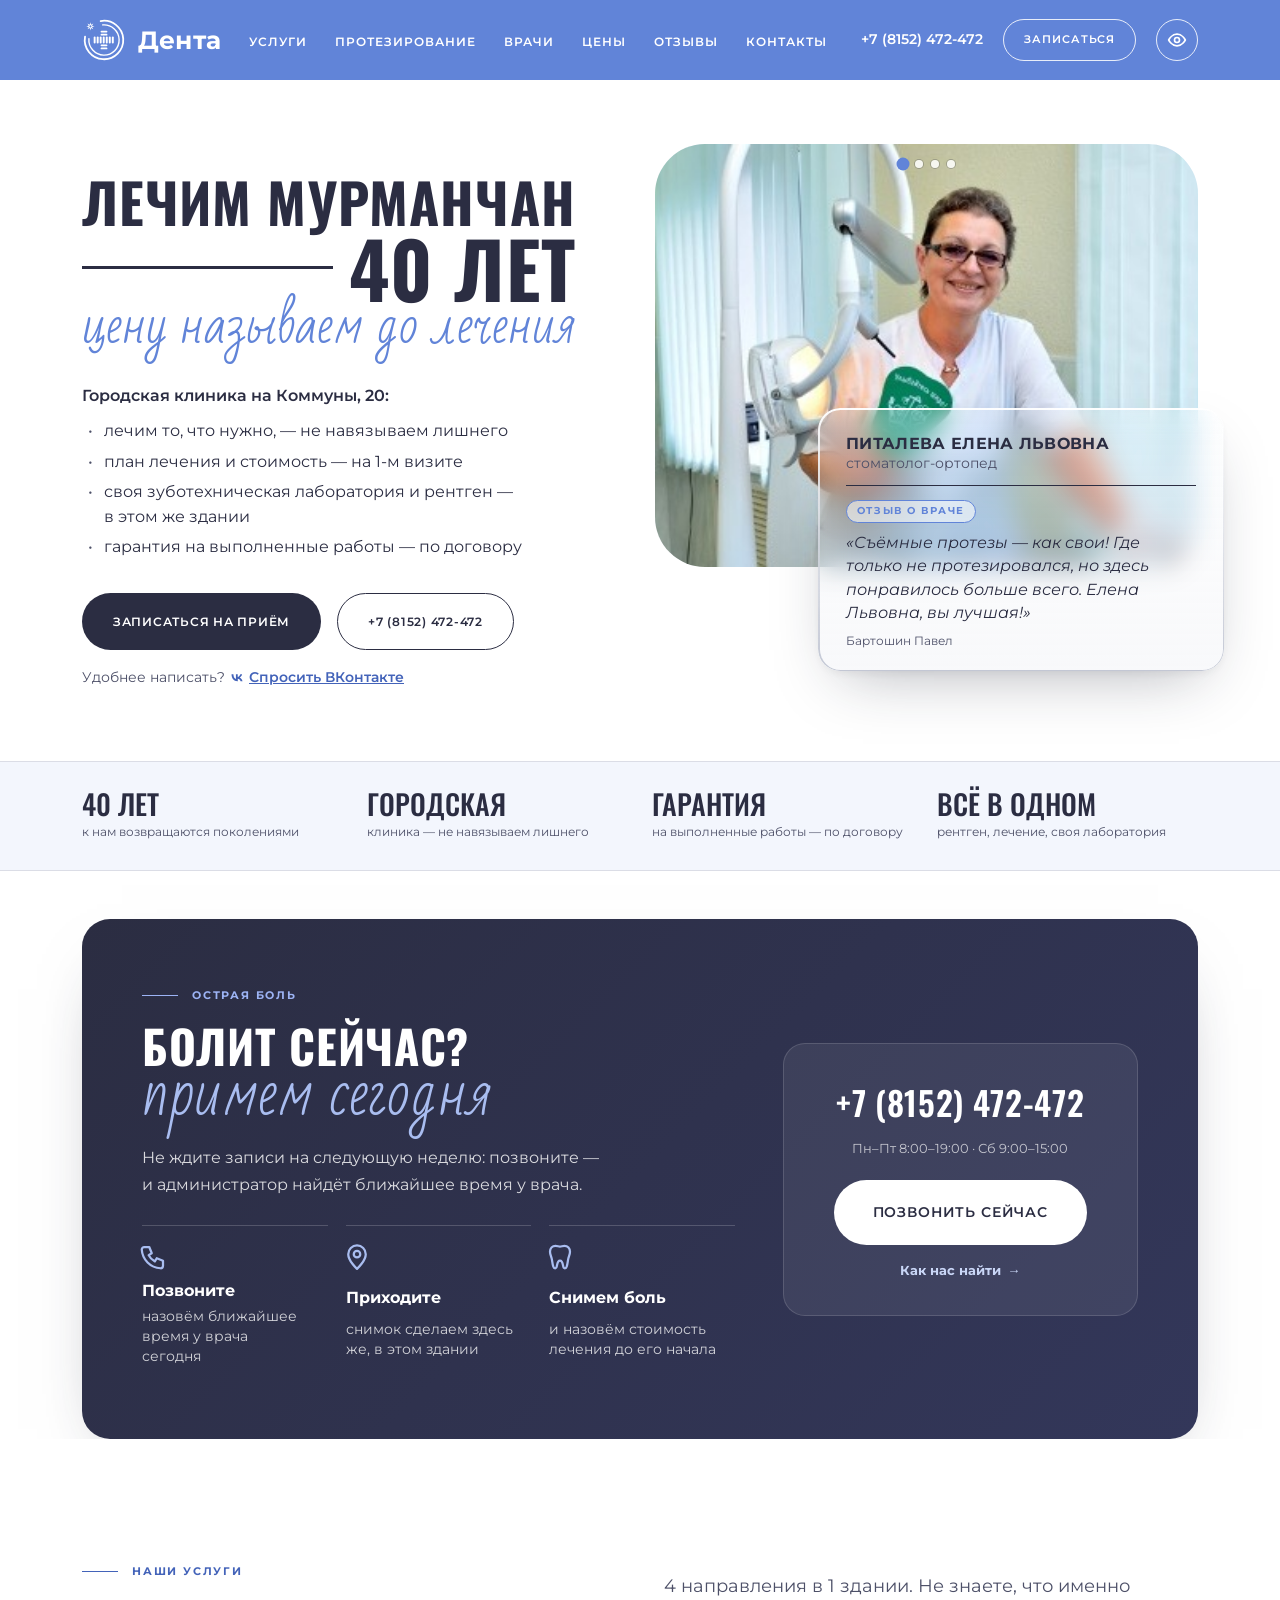
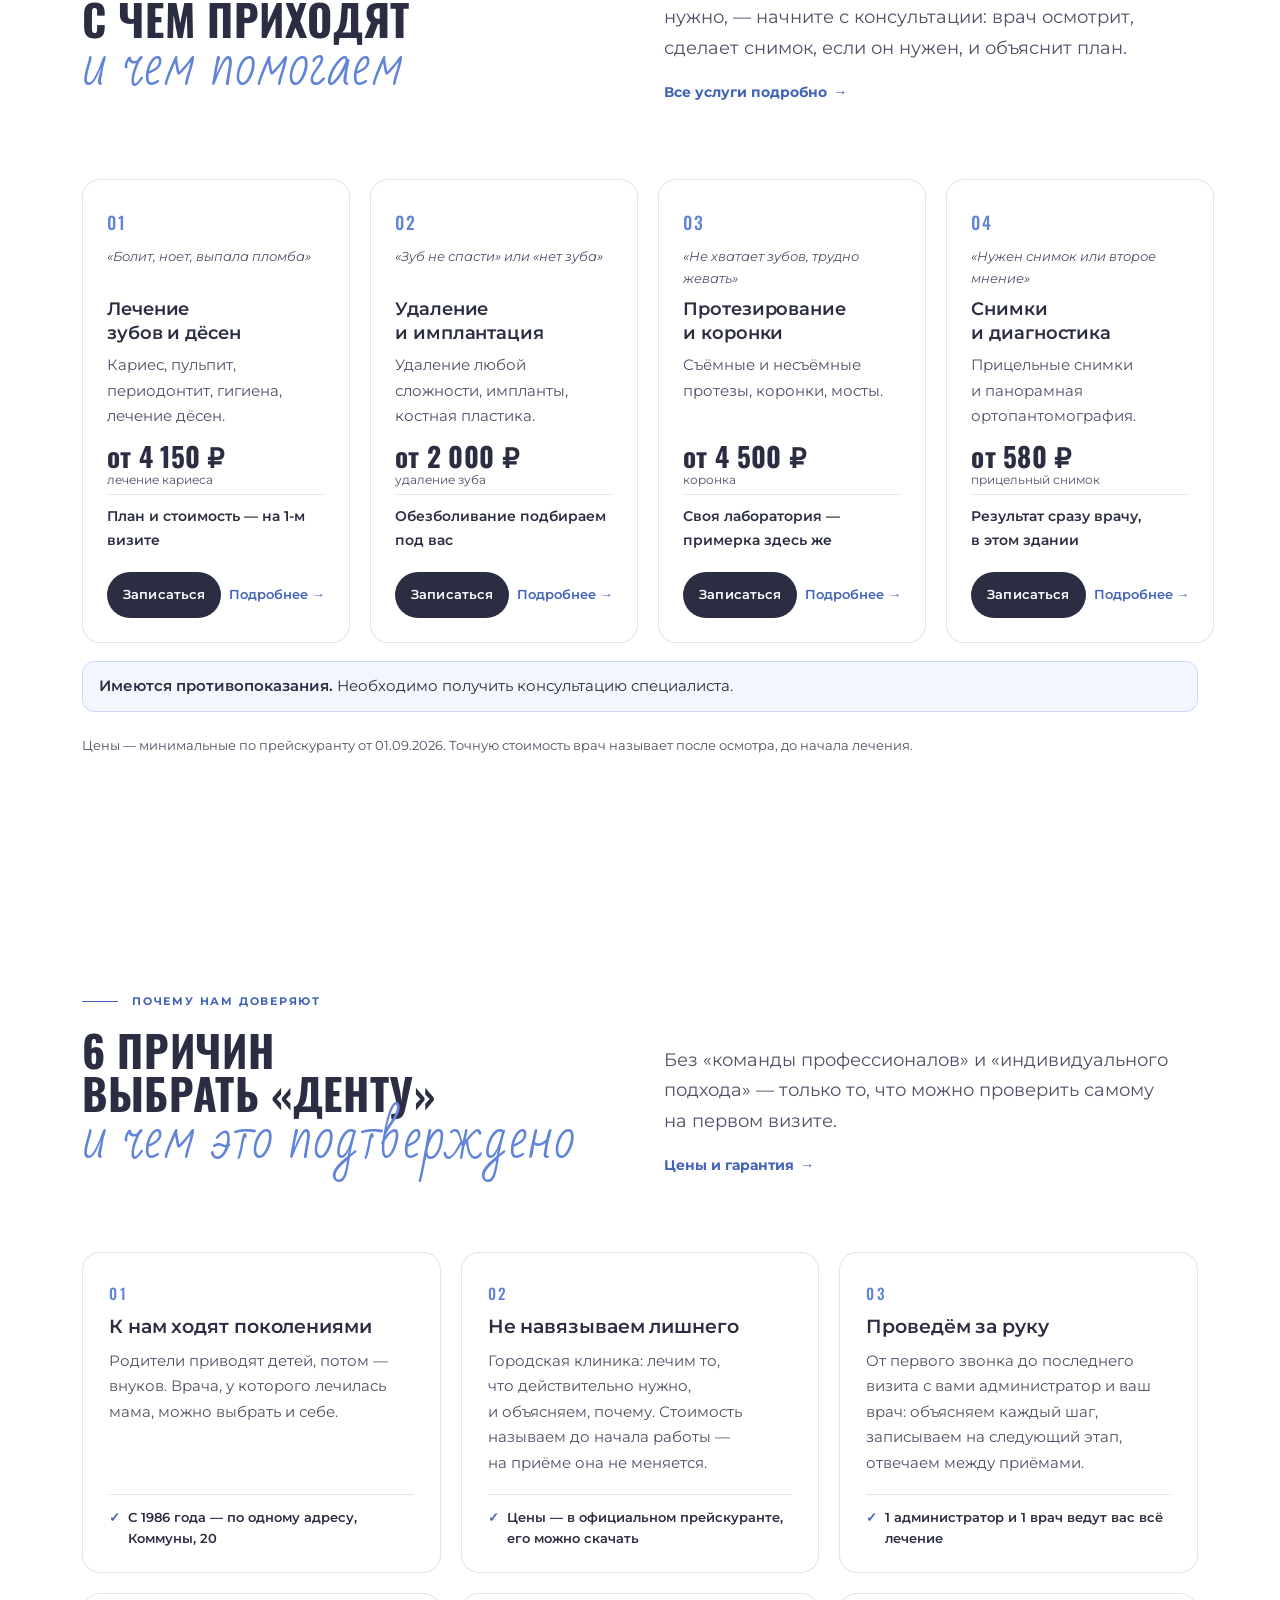
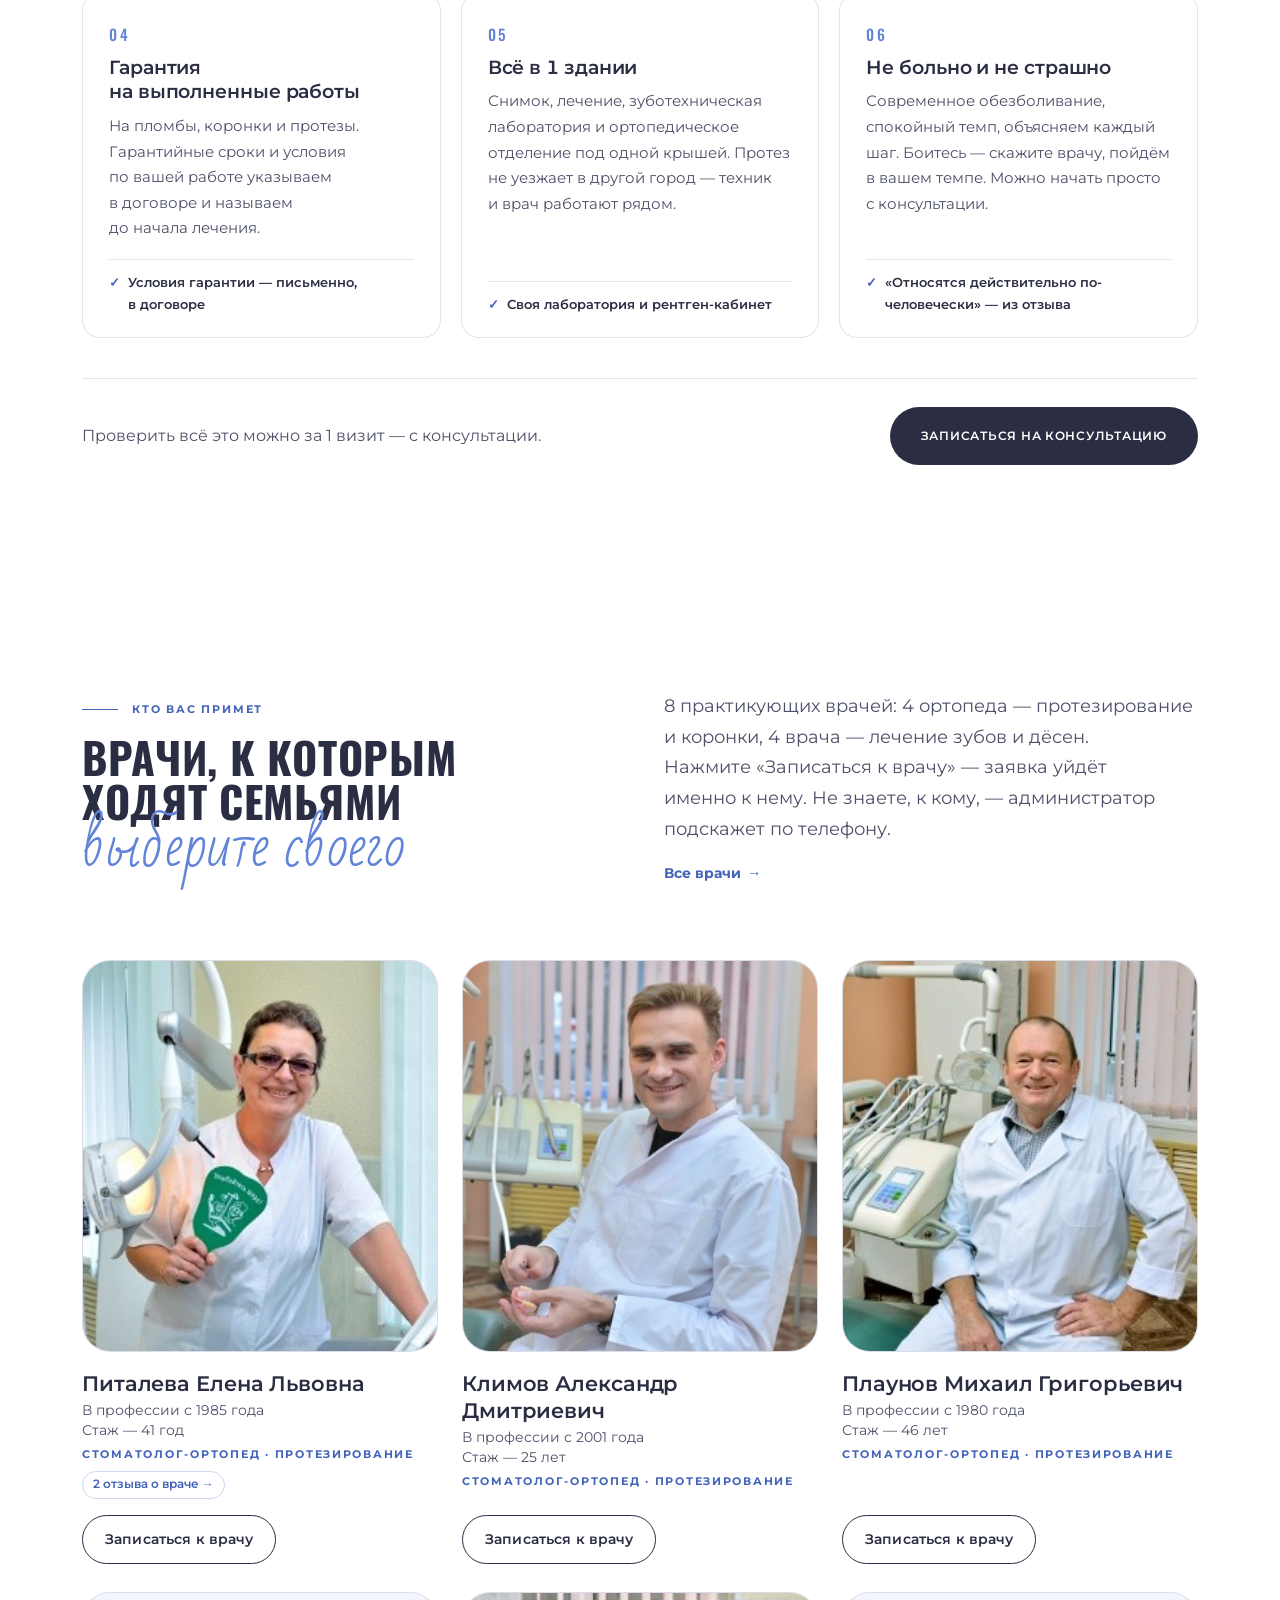
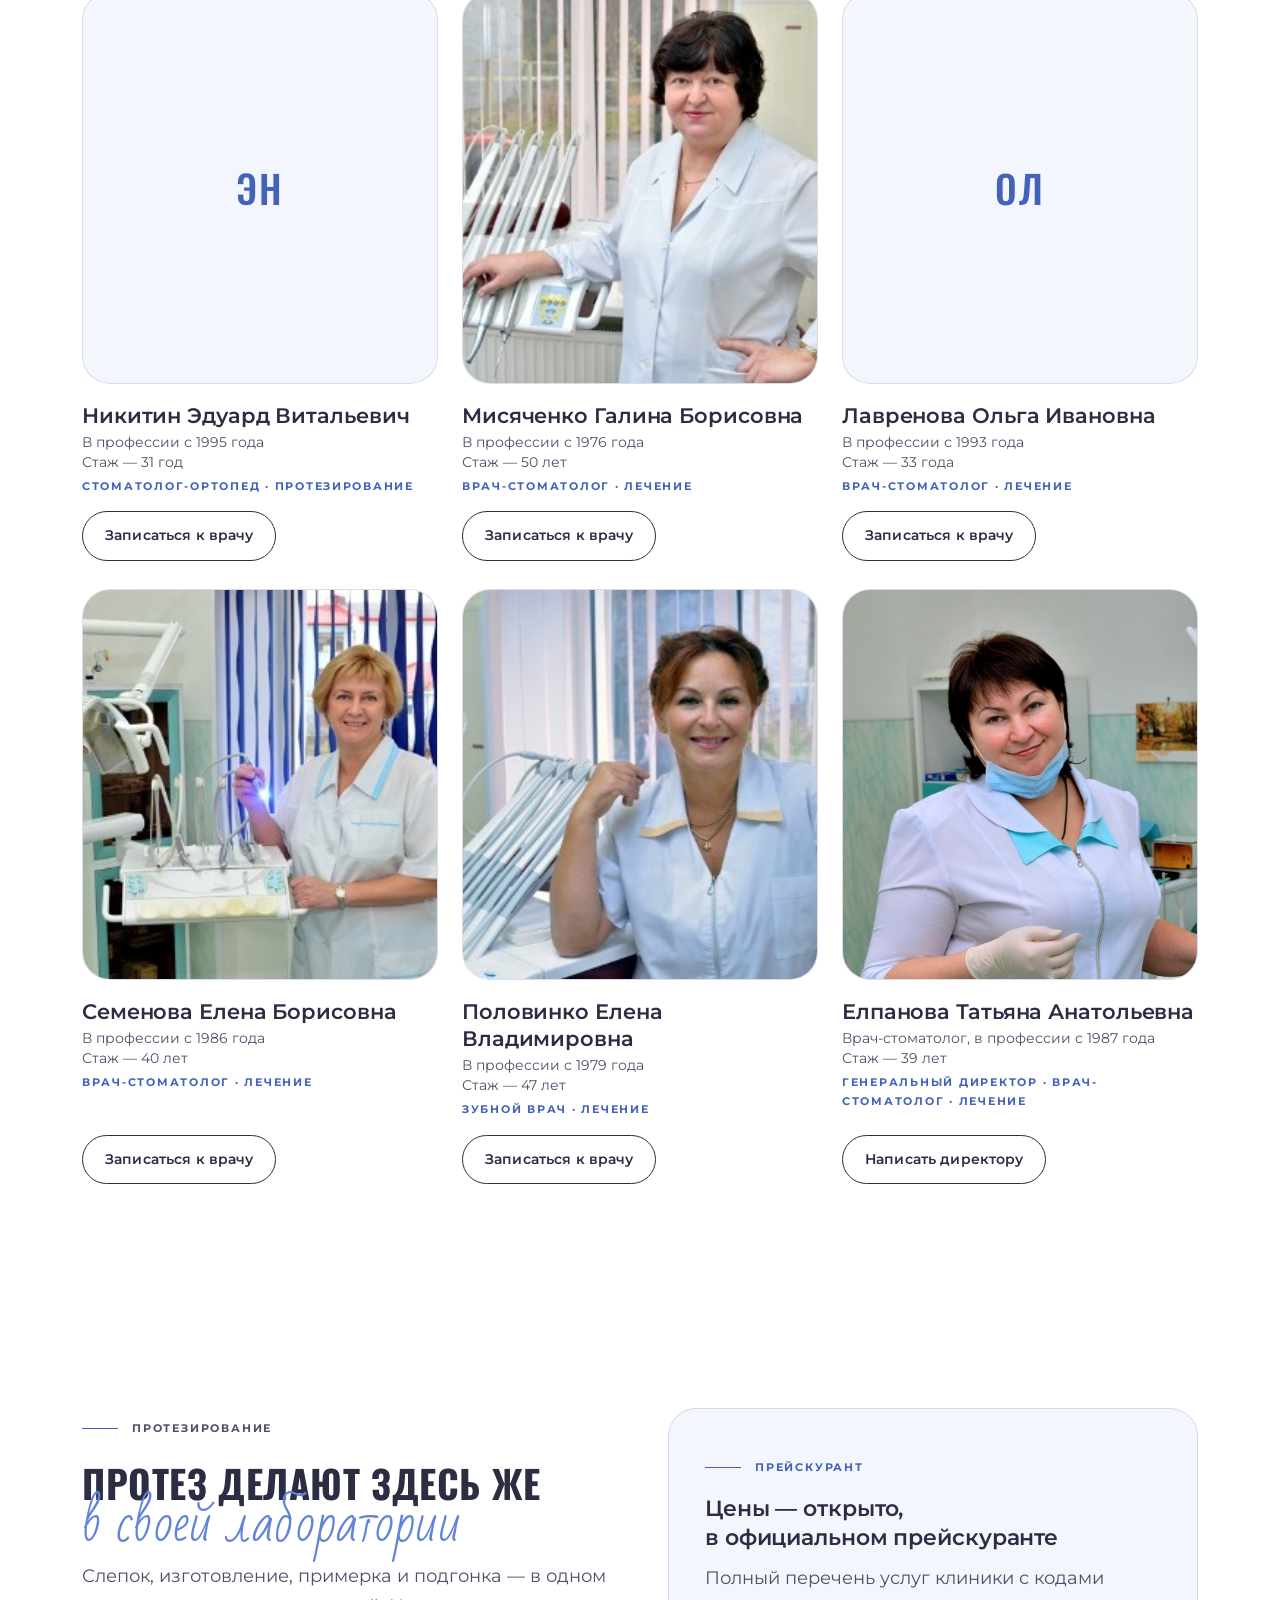
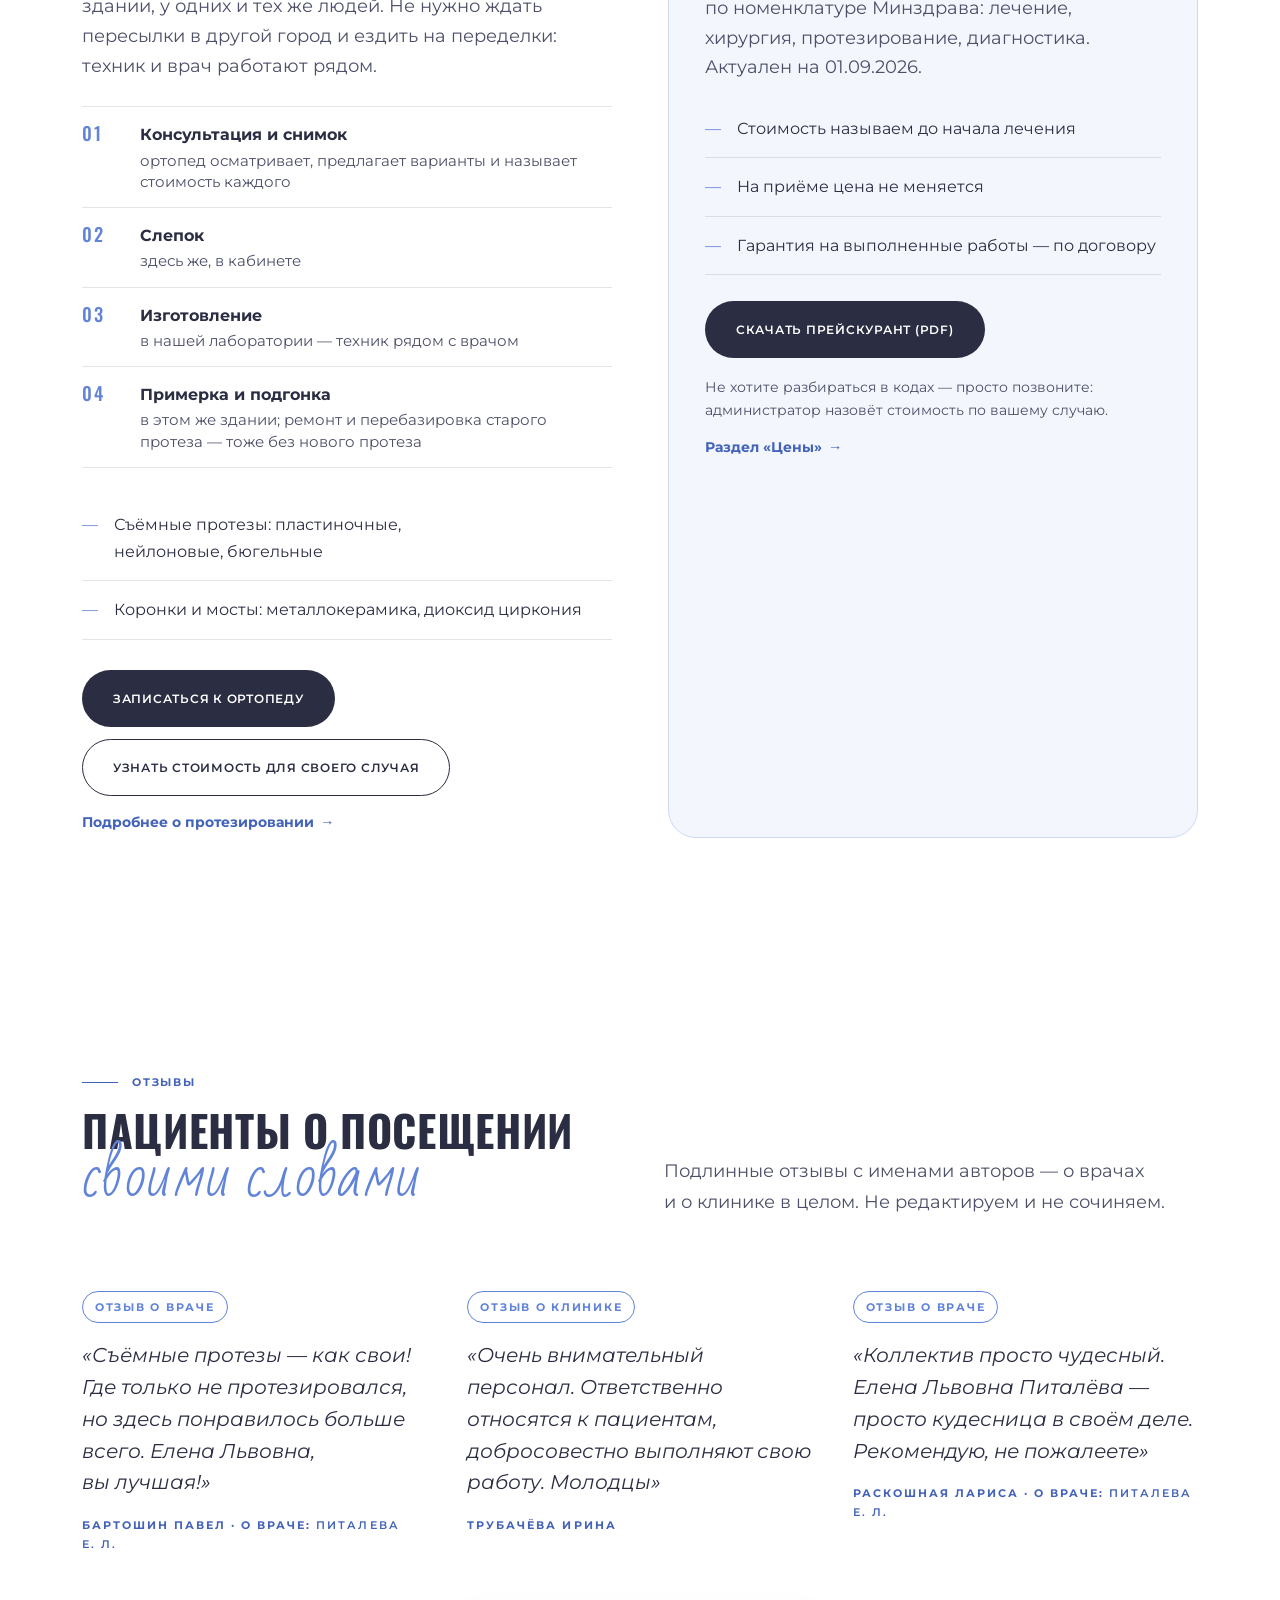
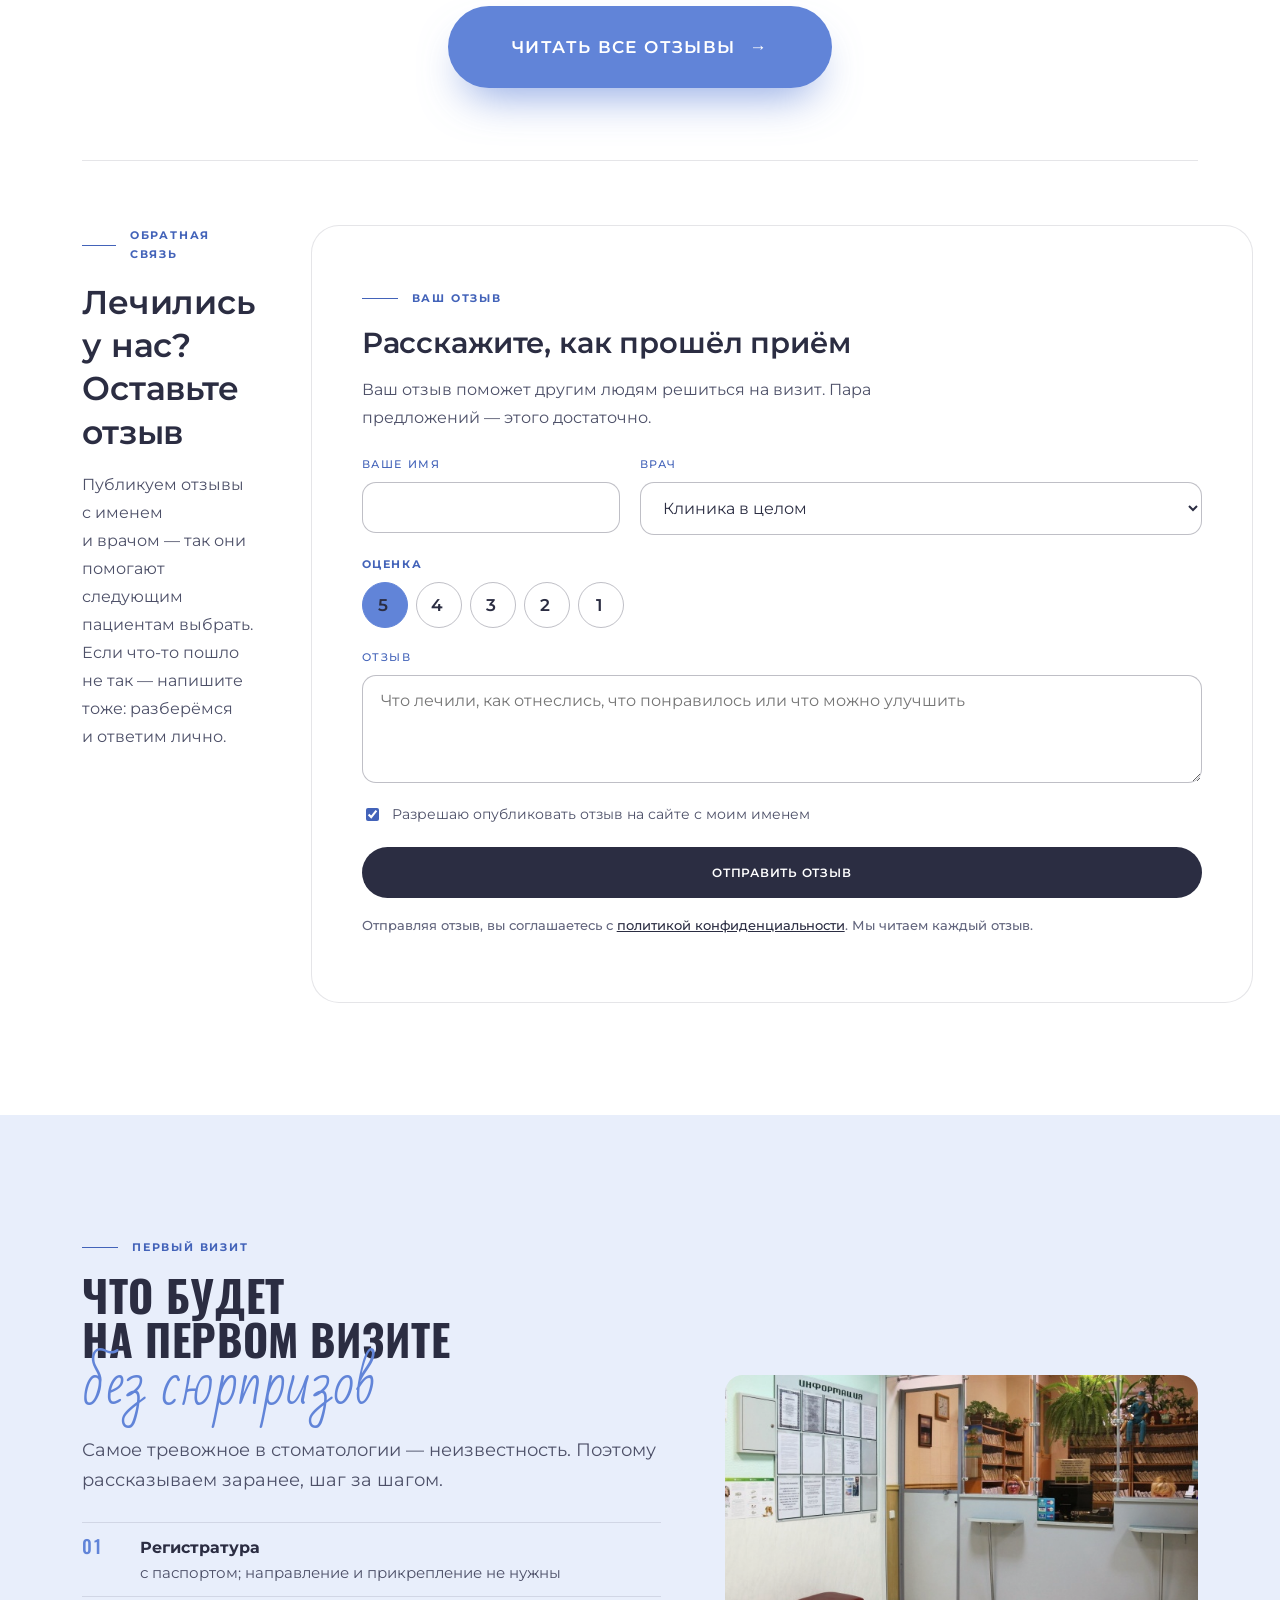
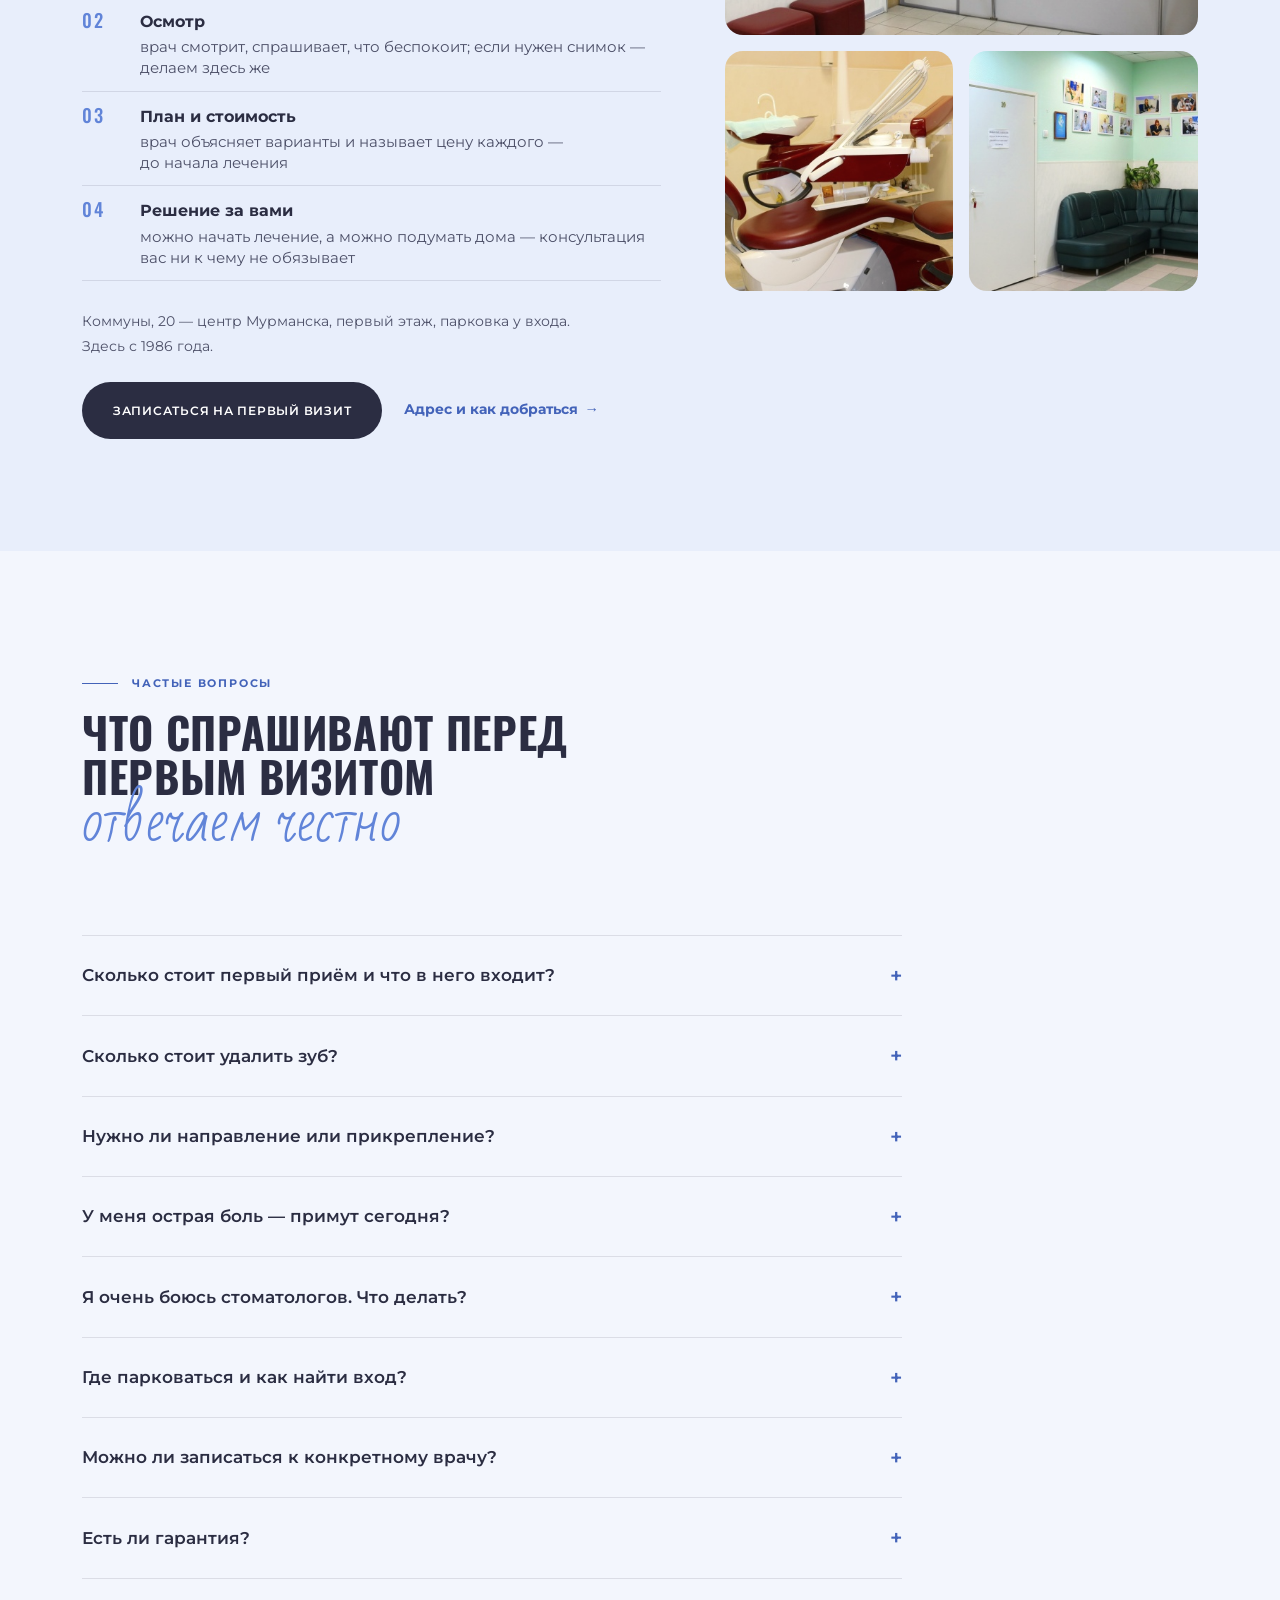
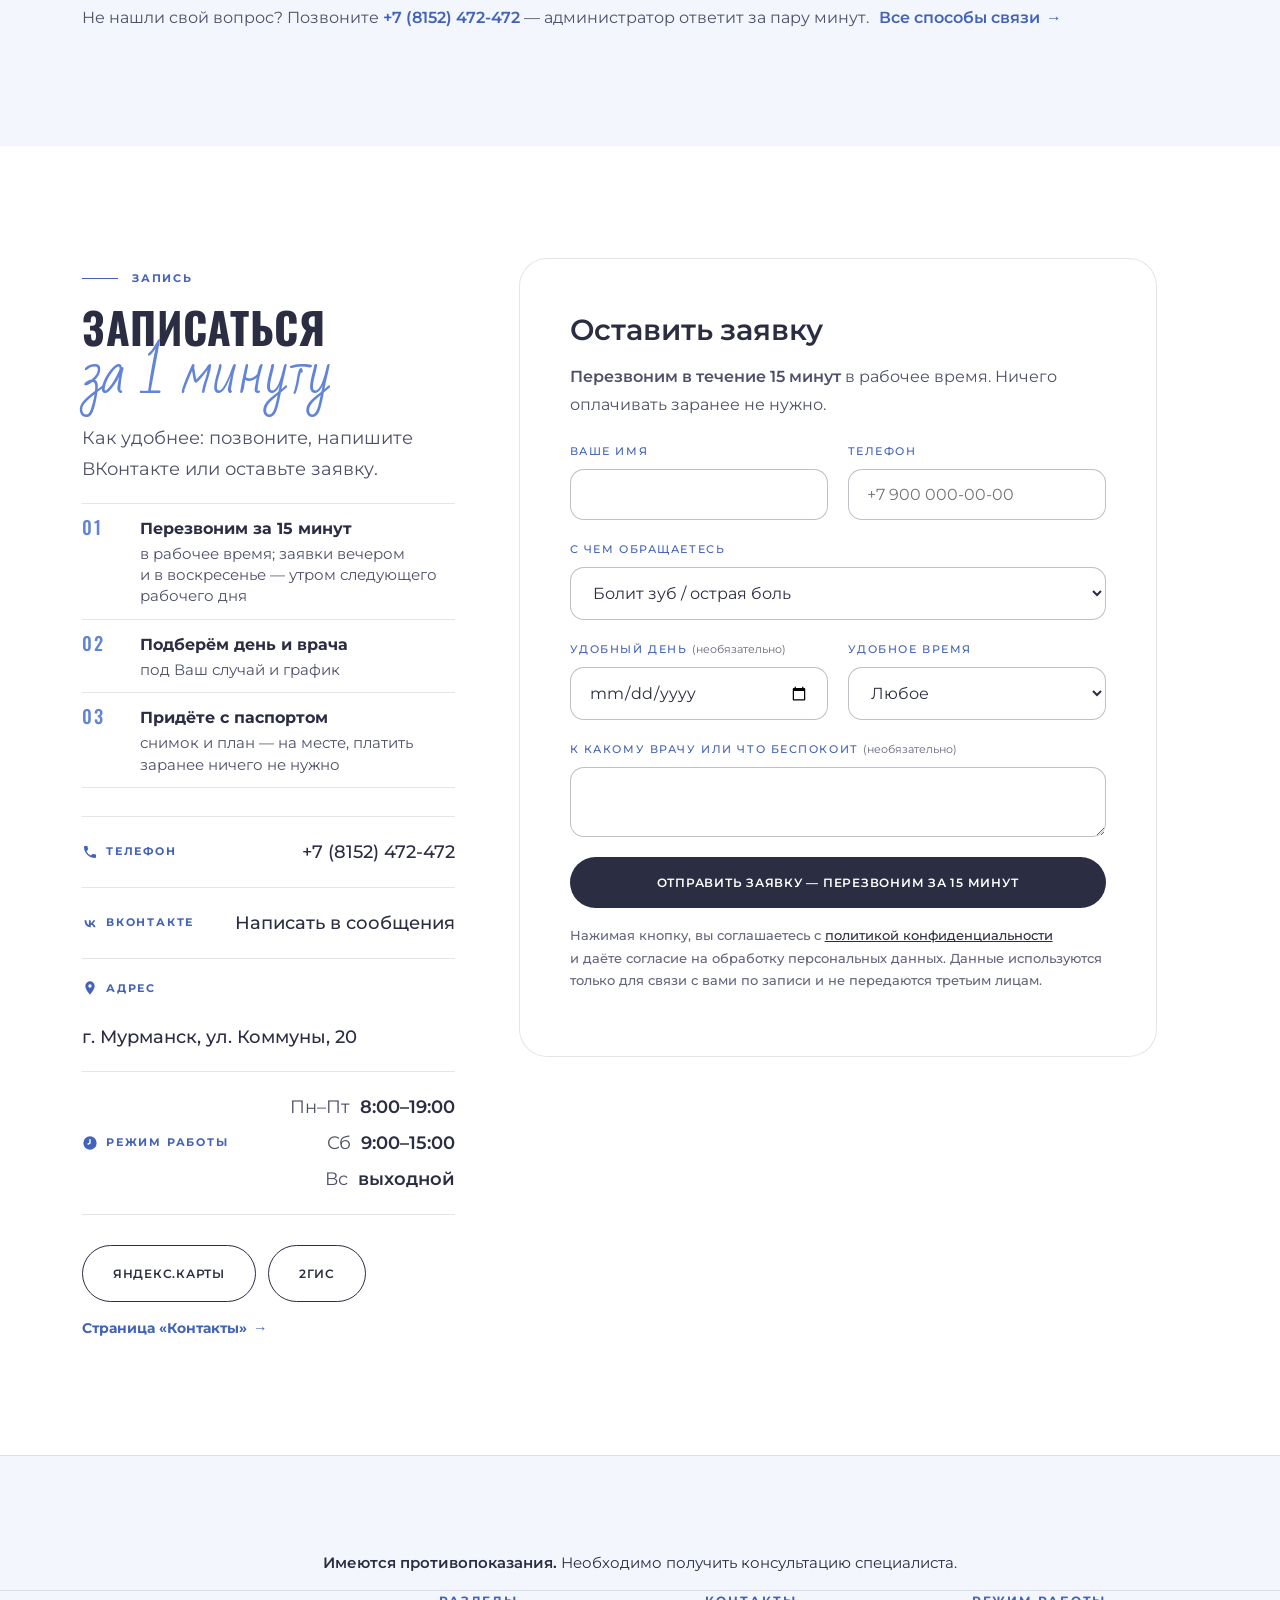
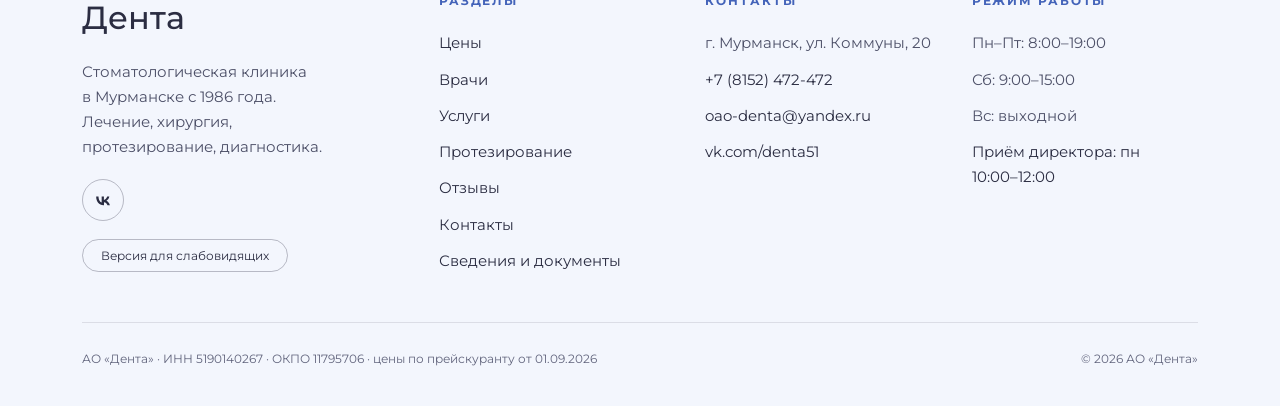
==== commit f0fc1907: "v25: site content driven by data/*.json (doctors, reviews, documents), admin-ready markup Co-Authore" ====
--- a/index.html
+++ b/index.html
@@ -18,8 +18,8 @@
 <meta name="twitter:card" content="summary_large_image">
 <link rel="preload" href="assets/fonts/Montserrat-cyrillic-400.woff2" as="font" type="font/woff2" crossorigin>
 <link rel="preload" href="assets/fonts/Oswald-cyrillic-500.woff2" as="font" type="font/woff2" crossorigin>
-<link rel="stylesheet" href="assets/css/fonts.css?v=39">
-<link rel="stylesheet" href="assets/css/style.css?v=39">
+<link rel="stylesheet" href="assets/css/fonts.css?v=40">
+<link rel="stylesheet" href="assets/css/style.css?v=40">
 <script type="application/ld+json">
 {"@context":"https://schema.org","@type":"Dentist","name":"Стоматология «Дента»","legalName":"АО «Дента»","url":"https://dobermantrader.github.io/denta-site/","image":"https://dobermantrader.github.io/denta-site/assets/img/doctors/pitaleva.jpg","telephone":"+7-8152-47-24-72","email":"oao-denta@yandex.ru","foundingDate":"1986","address":{"@type":"PostalAddress","streetAddress":"ул. Коммуны, 20","addressLocality":"Мурманск","postalCode":"183038","addressCountry":"RU"},"openingHoursSpecification":[{"@type":"OpeningHoursSpecification","dayOfWeek":["Monday","Tuesday","Wednesday","Thursday","Friday"],"opens":"08:00","closes":"19:00"},{"@type":"OpeningHoursSpecification","dayOfWeek":"Saturday","opens":"09:00","closes":"15:00"}],"sameAs":["https://vk.com/denta51"],"priceRange":"₽₽"}
 </script>
@@ -82,19 +82,19 @@
       </div>
       <div class="hero__slides" data-slides aria-roledescription="слайд-шоу" aria-label="Врачи клиники и отзывы пациентов">
         <figure class="hero__slide is-active">
-          <img class="hero__photo" src="assets/img/doctors/pitaleva.jpg?v=39" alt="Питалева Елена Львовна, стоматолог-ортопед" style="object-position:58% 30%">
+          <img class="hero__photo" src="assets/img/doctors/pitaleva.jpg?v=40" alt="Питалева Елена Львовна, стоматолог-ортопед" style="object-position:58% 30%">
           <figcaption><div class="hero__reviews"><blockquote class="hero__review"><span class="hero__tag">Отзыв о враче</span><p class="hero__quote">«Съёмные протезы — как свои! Где только не протезировался, но здесь понравилось больше всего. Елена Львовна, вы лучшая!»</p><cite>Павел Бартошин</cite></blockquote></div><b>Питалева Елена Львовна</b><span>стоматолог-ортопед</span></figcaption>
         </figure>
         <figure class="hero__slide">
-          <img class="hero__photo" src="assets/img/doctors/klimov.jpg?v=39" alt="Климов Александр Дмитриевич, стоматолог-ортопед" style="object-position:70% 20%">
+          <img class="hero__photo" src="assets/img/doctors/klimov.jpg?v=40" alt="Климов Александр Дмитриевич, стоматолог-ортопед" style="object-position:70% 20%">
           <figcaption><div class="hero__reviews"><blockquote class="hero__review"><span class="hero__tag">Отзыв о клинике</span><p class="hero__quote">«Очень внимательный персонал. Ответственно относятся к пациентам, добросовестно выполняют свою работу».</p><cite>Ирина Трубачёва</cite></blockquote></div><b>Климов Александр Дмитриевич</b><span>стоматолог-ортопед</span></figcaption>
         </figure>
         <figure class="hero__slide">
-          <img class="hero__photo" src="assets/img/doctors/pitaleva.jpg?v=39" alt="Питалева Елена Львовна, стоматолог-ортопед" style="object-position:58% 30%">
+          <img class="hero__photo" src="assets/img/doctors/pitaleva.jpg?v=40" alt="Питалева Елена Львовна, стоматолог-ортопед" style="object-position:58% 30%">
           <figcaption><div class="hero__reviews"><blockquote class="hero__review"><span class="hero__tag">Отзыв о враче</span><p class="hero__quote">«Коллектив просто чудесный. Елена Львовна Питалёва — просто кудесница в своём деле. Рекомендую, не пожалеете».</p><cite>Лариса Раскошная</cite></blockquote></div><b>Питалева Елена Львовна</b><span>стоматолог-ортопед</span></figcaption>
         </figure>
         <figure class="hero__slide">
-          <img class="hero__photo" src="assets/img/doctors/misyachenko.jpg?v=39" alt="Мисяченко Галина Борисовна, врач-стоматолог" style="object-position:62% 25%">
+          <img class="hero__photo" src="assets/img/doctors/misyachenko.jpg?v=40" alt="Мисяченко Галина Борисовна, врач-стоматолог" style="object-position:62% 25%">
           <figcaption><div class="hero__reviews"><blockquote class="hero__review"><span class="hero__tag">Отзыв о клинике</span><p class="hero__quote">«Великолепный специалист, очень довольна. Знает свою работу и относится действительно по-человечески».</p><cite>Женечка Ильинова</cite></blockquote></div><b>Мисяченко Галина Борисовна</b><span>врач-стоматолог</span></figcaption>
         </figure>
         <div class="hero__dots" role="tablist" aria-label="Переключение слайдов"></div>
@@ -250,15 +250,15 @@
         <div><p class="lede">8 практикующих врачей: 4 ортопеда — протезирование и коронки, 4 врача — лечение зубов и дёсен. Нажмите «Записаться к врачу» — заявка уйдёт именно к нему. Не знаете, к кому, — администратор подскажет по телефону.</p><a class="section-link" href="vrachi.html">Все врачи <span aria-hidden="true">→</span></a></div>
       </div>
       <div class="team">
-        <div class="doctor"><img class="doctor__photo" src="assets/img/doctors/pitaleva.jpg?v=39" alt="Питалева Елена Львовна" loading="lazy"><div class="doctor__body"><h3><a href="vrachi.html#pitaleva">Питалева Елена Львовна</a></h3><p class="doctor__since">В профессии с 1985 года<br>Стаж — 41 год</p><p class="role">Стоматолог-ортопед · протезирование</p><a class="doctor__tag" href="otzyvy.html?doctor=pitaleva#otzyvy-list">2 отзыва о враче →</a></div><a class="btn btn--outline btn--sm" href="#zapis" data-doctor="Питалева Елена Львовна">Записаться к врачу</a></div>
-        <div class="doctor"><img class="doctor__photo" src="assets/img/doctors/klimov.jpg?v=39" alt="Климов Александр Дмитриевич" loading="lazy"><div class="doctor__body"><h3><a href="vrachi.html#klimov">Климов Александр Дмитриевич</a></h3><p class="doctor__since">В профессии с 2001 года<br>Стаж — 25 лет</p><p class="role">Стоматолог-ортопед · протезирование</p></div><a class="btn btn--outline btn--sm" href="#zapis" data-doctor="Климов Александр Дмитриевич">Записаться к врачу</a></div>
-        <div class="doctor"><img class="doctor__photo" src="assets/img/doctors/plaunov.jpg?v=39" alt="Плаунов Михаил Григорьевич" loading="lazy"><div class="doctor__body"><h3><a href="vrachi.html#plaunov">Плаунов Михаил Григорьевич</a></h3><p class="doctor__since">В профессии с 1980 года<br>Стаж — 46 лет</p><p class="role">Стоматолог-ортопед · протезирование</p></div><a class="btn btn--outline btn--sm" href="#zapis" data-doctor="Плаунов Михаил Григорьевич">Записаться к врачу</a></div>
+        <div class="doctor"><img class="doctor__photo" src="assets/img/doctors/pitaleva.jpg?v=40" alt="Питалева Елена Львовна" loading="lazy"><div class="doctor__body"><h3><a href="vrachi.html#pitaleva">Питалева Елена Львовна</a></h3><p class="doctor__since">В профессии с 1985 года<br>Стаж — 41 год</p><p class="role">Стоматолог-ортопед · протезирование</p><a class="doctor__tag" href="otzyvy.html?doctor=pitaleva#otzyvy-list">2 отзыва о враче →</a></div><a class="btn btn--outline btn--sm" href="#zapis" data-doctor="Питалева Елена Львовна">Записаться к врачу</a></div>
+        <div class="doctor"><img class="doctor__photo" src="assets/img/doctors/klimov.jpg?v=40" alt="Климов Александр Дмитриевич" loading="lazy"><div class="doctor__body"><h3><a href="vrachi.html#klimov">Климов Александр Дмитриевич</a></h3><p class="doctor__since">В профессии с 2001 года<br>Стаж — 25 лет</p><p class="role">Стоматолог-ортопед · протезирование</p></div><a class="btn btn--outline btn--sm" href="#zapis" data-doctor="Климов Александр Дмитриевич">Записаться к врачу</a></div>
+        <div class="doctor"><img class="doctor__photo" src="assets/img/doctors/plaunov.jpg?v=40" alt="Плаунов Михаил Григорьевич" loading="lazy"><div class="doctor__body"><h3><a href="vrachi.html#plaunov">Плаунов Михаил Григорьевич</a></h3><p class="doctor__since">В профессии с 1980 года<br>Стаж — 46 лет</p><p class="role">Стоматолог-ортопед · протезирование</p></div><a class="btn btn--outline btn--sm" href="#zapis" data-doctor="Плаунов Михаил Григорьевич">Записаться к врачу</a></div>
         <div class="doctor"><div class="avatar" aria-hidden="true">ЭН</div><div class="doctor__body"><h3><a href="vrachi.html#nikitin">Никитин Эдуард Витальевич</a></h3><p class="doctor__since">В профессии с 1995 года<br>Стаж — 31 год</p><p class="role">Стоматолог-ортопед · протезирование</p></div><a class="btn btn--outline btn--sm" href="#zapis" data-doctor="Никитин Эдуард Витальевич">Записаться к врачу</a></div>
-        <div class="doctor"><img class="doctor__photo" src="assets/img/doctors/misyachenko.jpg?v=39" alt="Мисяченко Галина Борисовна" loading="lazy"><div class="doctor__body"><h3><a href="vrachi.html#misyachenko">Мисяченко Галина Борисовна</a></h3><p class="doctor__since">В профессии с 1976 года<br>Стаж — 50 лет</p><p class="role">Врач-стоматолог · лечение</p></div><a class="btn btn--outline btn--sm" href="#zapis" data-doctor="Мисяченко Галина Борисовна">Записаться к врачу</a></div>
+        <div class="doctor"><img class="doctor__photo" src="assets/img/doctors/misyachenko.jpg?v=40" alt="Мисяченко Галина Борисовна" loading="lazy"><div class="doctor__body"><h3><a href="vrachi.html#misyachenko">Мисяченко Галина Борисовна</a></h3><p class="doctor__since">В профессии с 1976 года<br>Стаж — 50 лет</p><p class="role">Врач-стоматолог · лечение</p></div><a class="btn btn--outline btn--sm" href="#zapis" data-doctor="Мисяченко Галина Борисовна">Записаться к врачу</a></div>
         <div class="doctor"><div class="avatar" aria-hidden="true">ОЛ</div><div class="doctor__body"><h3><a href="vrachi.html#lavrenova">Лавренова Ольга Ивановна</a></h3><p class="doctor__since">В профессии с 1993 года<br>Стаж — 33 года</p><p class="role">Врач-стоматолог · лечение</p></div><a class="btn btn--outline btn--sm" href="#zapis" data-doctor="Лавренова Ольга Ивановна">Записаться к врачу</a></div>
-        <div class="doctor"><img class="doctor__photo" src="assets/img/doctors/semenova.jpg?v=39" alt="Семенова Елена Борисовна" loading="lazy"><div class="doctor__body"><h3><a href="vrachi.html#semenova">Семенова Елена Борисовна</a></h3><p class="doctor__since">В профессии с 1986 года<br>Стаж — 40 лет</p><p class="role">Врач-стоматолог · лечение</p></div><a class="btn btn--outline btn--sm" href="#zapis" data-doctor="Семенова Елена Борисовна">Записаться к врачу</a></div>
-        <div class="doctor"><img class="doctor__photo" src="assets/img/doctors/polovinko.jpg?v=39" alt="Половинко Елена Владимировна" loading="lazy"><div class="doctor__body"><h3><a href="vrachi.html#polovinko">Половинко Елена Владимировна</a></h3><p class="doctor__since">В профессии с 1979 года<br>Стаж — 47 лет</p><p class="role">Зубной врач · лечение</p></div><a class="btn btn--outline btn--sm" href="#zapis" data-doctor="Половинко Елена Владимировна">Записаться к врачу</a></div>
-        <div class="doctor"><img class="doctor__photo" src="assets/img/doctors/elpanova.jpg?v=39" alt="Елпанова Татьяна Анатольевна" loading="lazy"><div class="doctor__body"><h3>Елпанова Татьяна Анатольевна</h3><p class="doctor__since">Врач-стоматолог, в профессии с 1987 года<br>Стаж — 39 лет</p><p class="role">Генеральный директор · врач-стоматолог · лечение</p></div><a class="btn btn--outline btn--sm" href="mailto:oao-denta@yandex.ru">Написать директору</a></div>
+        <div class="doctor"><img class="doctor__photo" src="assets/img/doctors/semenova.jpg?v=40" alt="Семенова Елена Борисовна" loading="lazy"><div class="doctor__body"><h3><a href="vrachi.html#semenova">Семенова Елена Борисовна</a></h3><p class="doctor__since">В профессии с 1986 года<br>Стаж — 40 лет</p><p class="role">Врач-стоматолог · лечение</p></div><a class="btn btn--outline btn--sm" href="#zapis" data-doctor="Семенова Елена Борисовна">Записаться к врачу</a></div>
+        <div class="doctor"><img class="doctor__photo" src="assets/img/doctors/polovinko.jpg?v=40" alt="Половинко Елена Владимировна" loading="lazy"><div class="doctor__body"><h3><a href="vrachi.html#polovinko">Половинко Елена Владимировна</a></h3><p class="doctor__since">В профессии с 1979 года<br>Стаж — 47 лет</p><p class="role">Зубной врач · лечение</p></div><a class="btn btn--outline btn--sm" href="#zapis" data-doctor="Половинко Елена Владимировна">Записаться к врачу</a></div>
+        <div class="doctor"><img class="doctor__photo" src="assets/img/doctors/elpanova.jpg?v=40" alt="Елпанова Татьяна Анатольевна" loading="lazy"><div class="doctor__body"><h3>Елпанова Татьяна Анатольевна</h3><p class="doctor__since">Врач-стоматолог, в профессии с 1987 года<br>Стаж — 39 лет</p><p class="role">Генеральный директор · врач-стоматолог · лечение</p></div><a class="btn btn--outline btn--sm" href="mailto:oao-denta@yandex.ru">Написать директору</a></div>
       </div>
 
     </div>
@@ -328,7 +328,7 @@
         <p class="eyebrow">Ваш отзыв</p>
         <h3 style="font-size:1.8rem;">Расскажите, как прошёл приём</h3>
         <p class="lede" style="font-size:.98rem;margin-bottom:24px;">Ваш отзыв поможет другим людям решиться на визит. Пара предложений — этого достаточно.</p>
-        <form id="fbForm" data-mail-form data-subject="Отзыв с сайта «Дента»" novalidate>
+        <form id="fbForm" data-endpoint="review.php" data-mail-form data-subject="Отзыв с сайта «Дента»" novalidate>
           <div class="form-grid">
             <div class="field">
               <label for="fbName">Ваше имя</label>
@@ -566,6 +566,7 @@
   </div>
 </footer>
 
-<script src="assets/js/main.js?v=39"></script>
+<script src="assets/js/main.js?v=40"></script>
+<script src="assets/js/content.js?v=1" defer></script>
 </body>
 </html>
--- a/assets/css/style.css
+++ b/assets/css/style.css
@@ -1876,3 +1876,8 @@
 
 /* v23.5 */
 .pros-card .direction__price { align-self: stretch; text-align: left; }
+
+/* v25 — заголовок первого экрана на планшете не растягивается на всю ширину */
+@media (min-width: 721px) and (max-width: 1020px) {
+  .hero h1 { width: max-content; max-width: 100%; display: inline-grid; font-size: clamp(2.4rem, 7.2vw, 3.6rem); }
+}
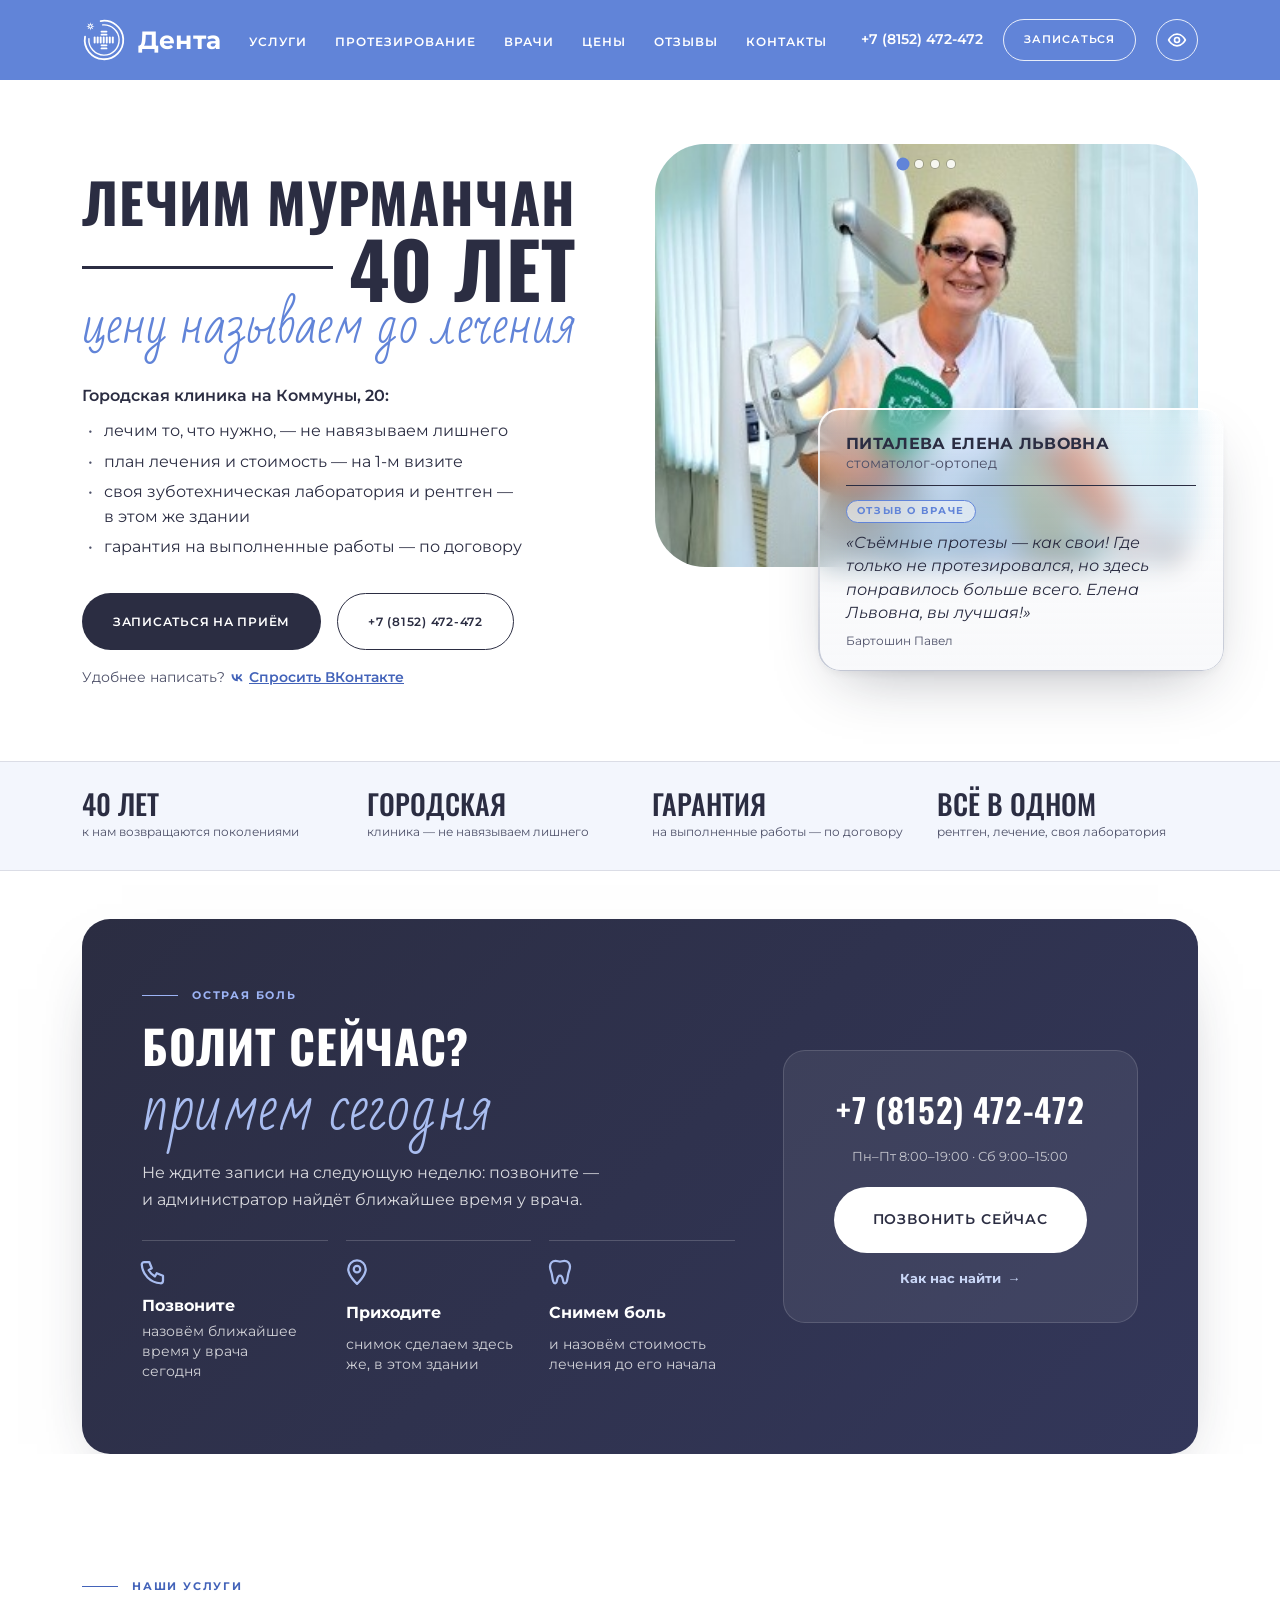
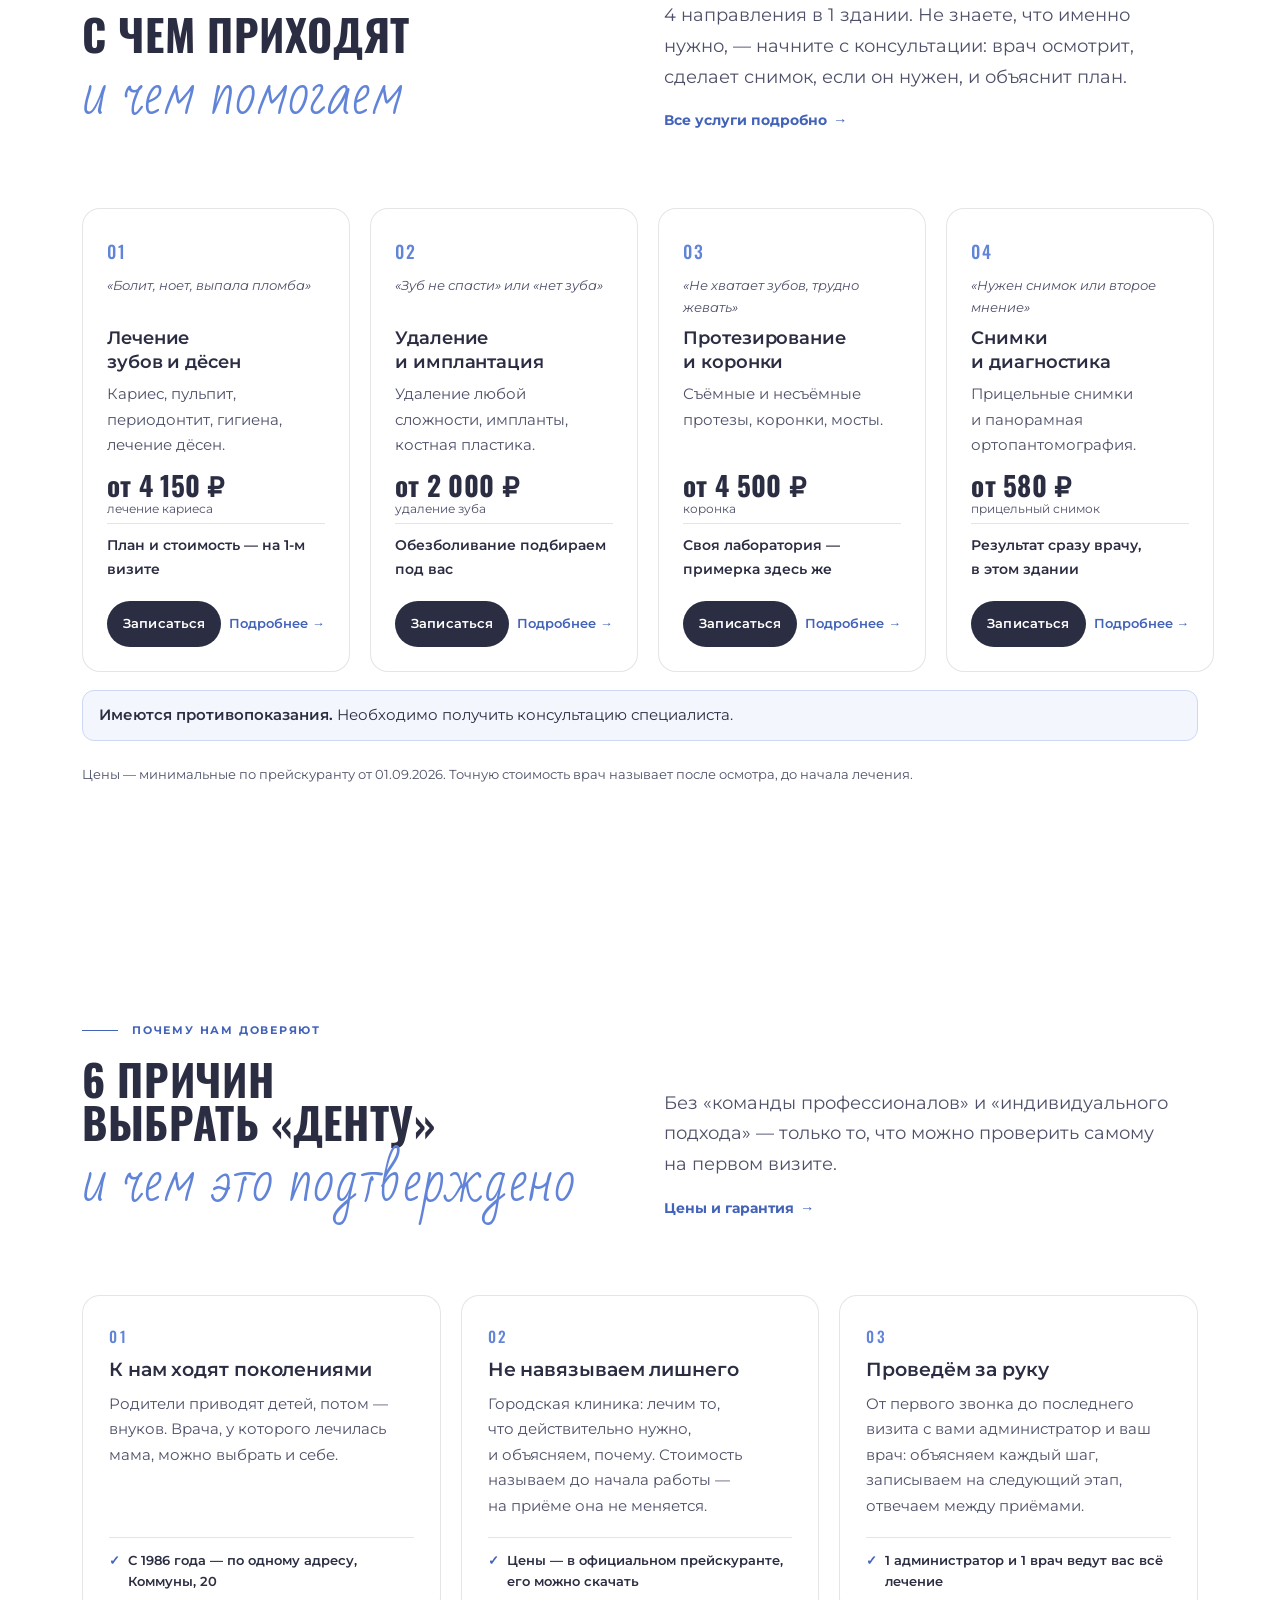
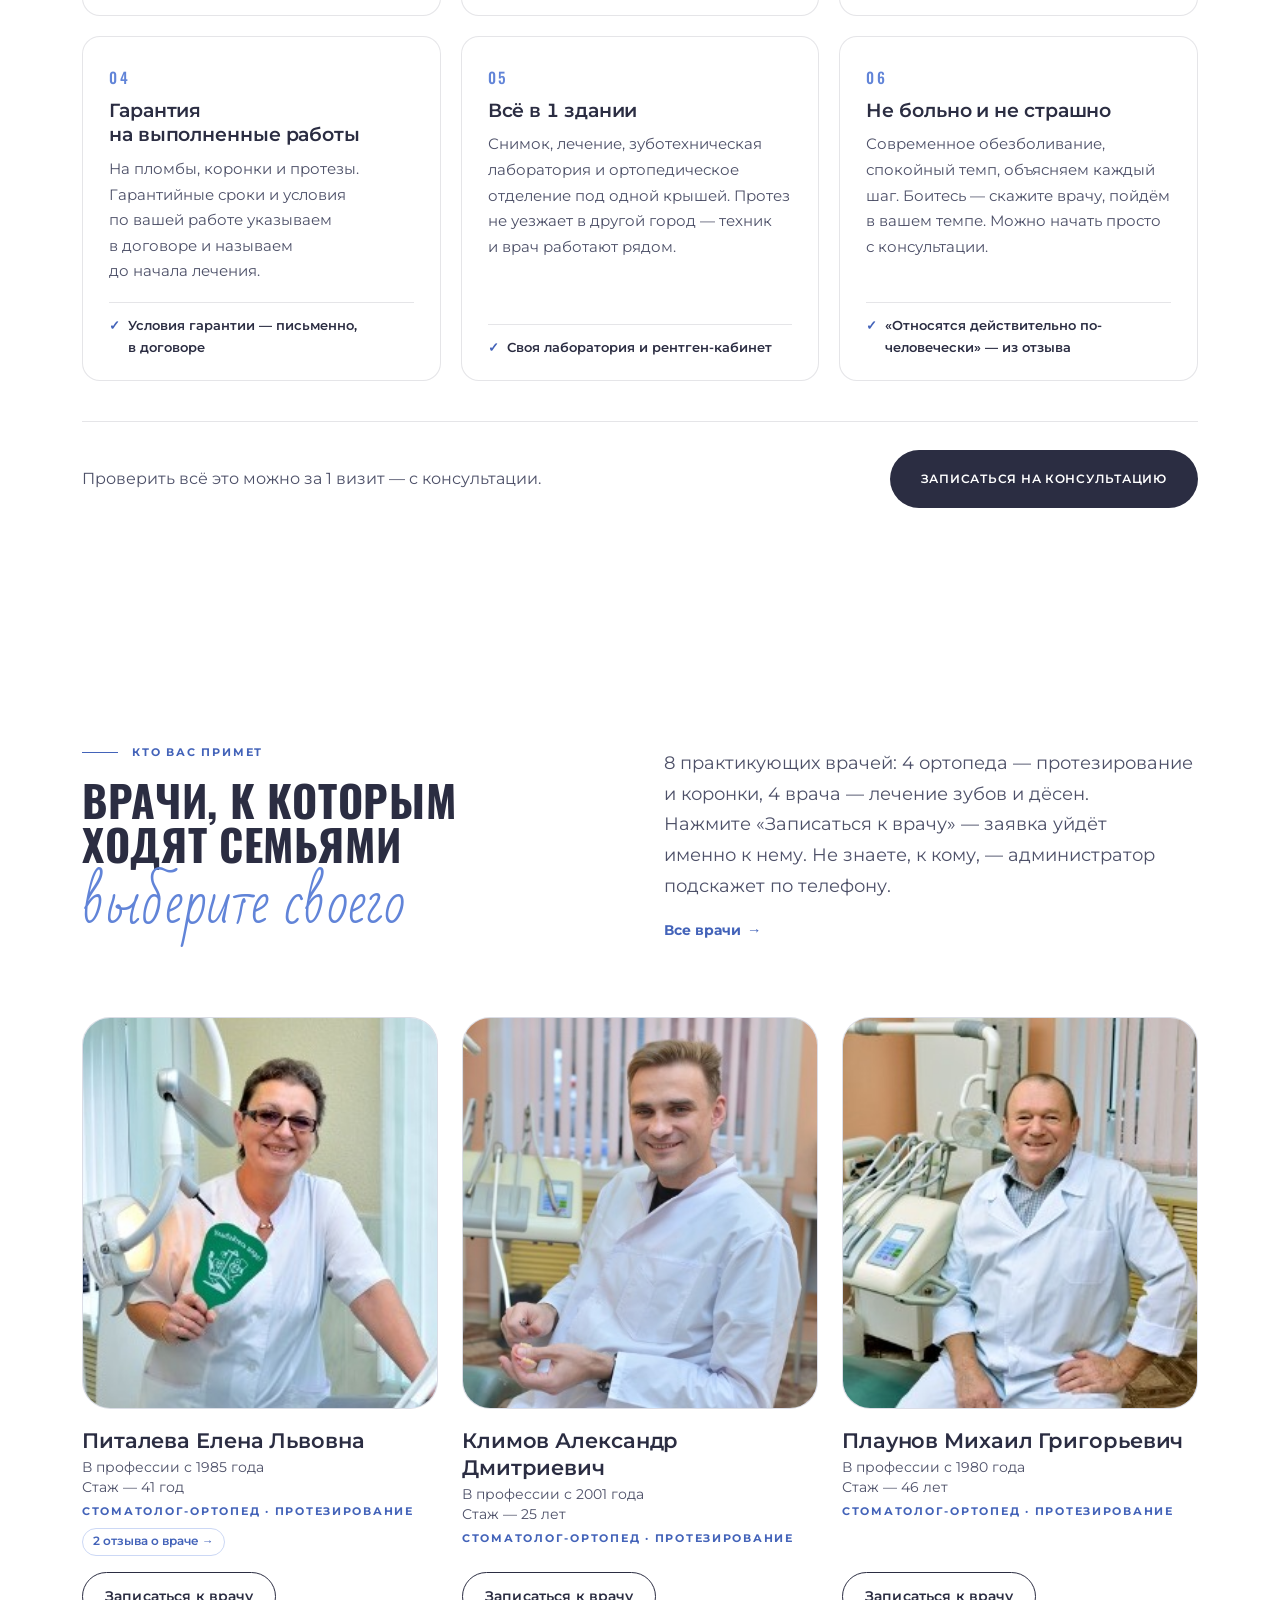
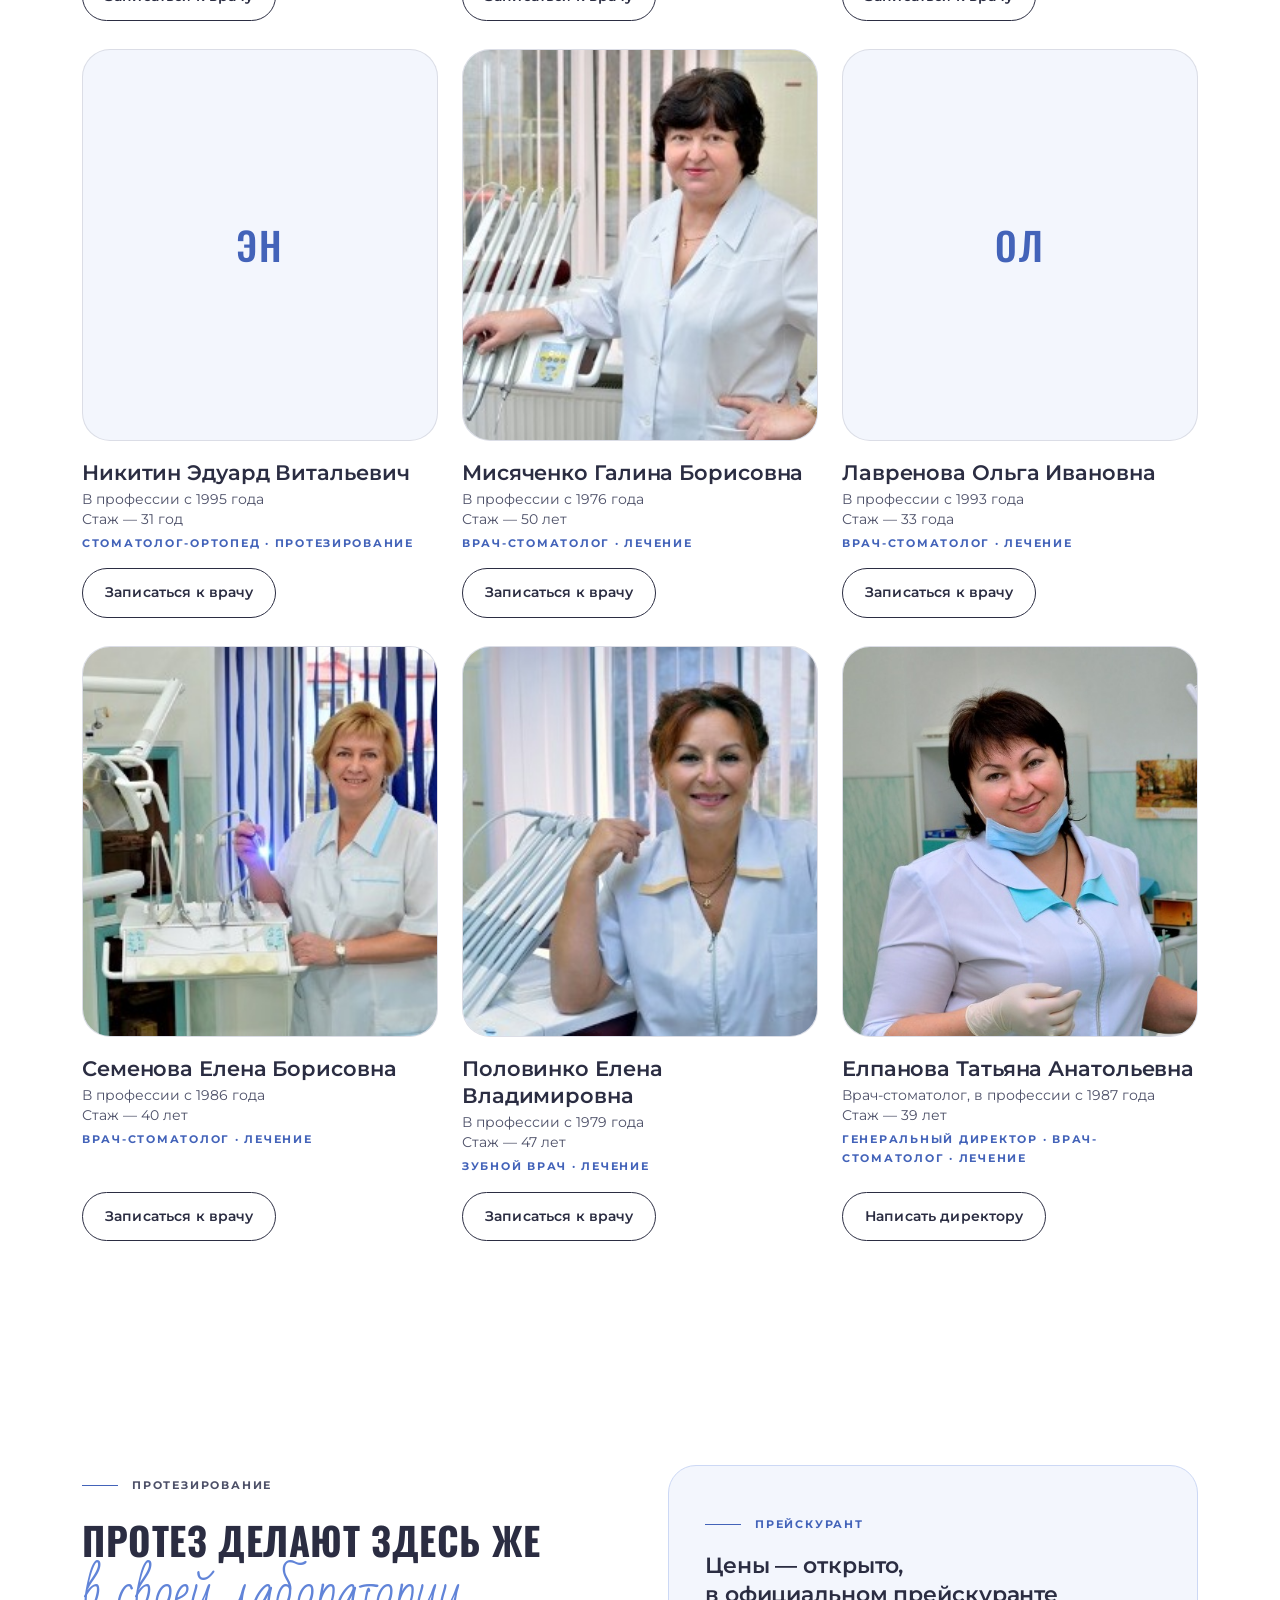
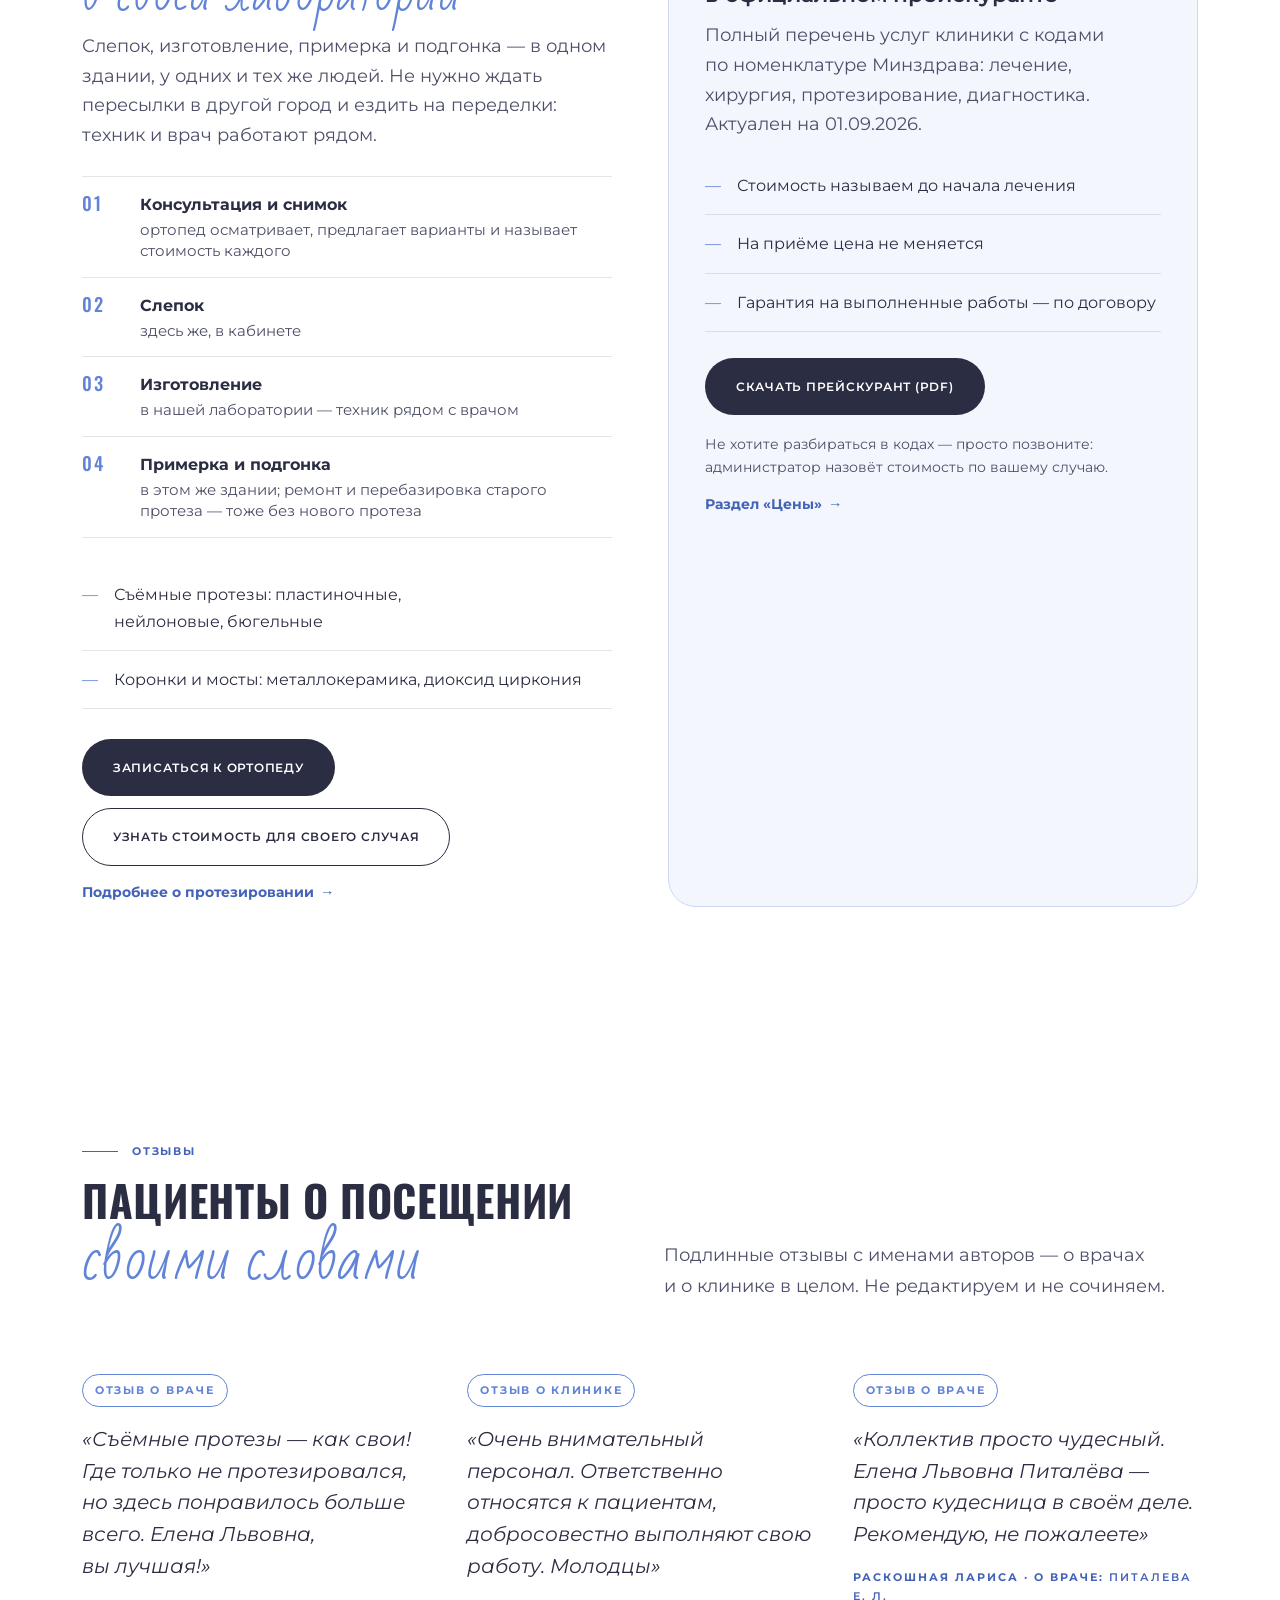
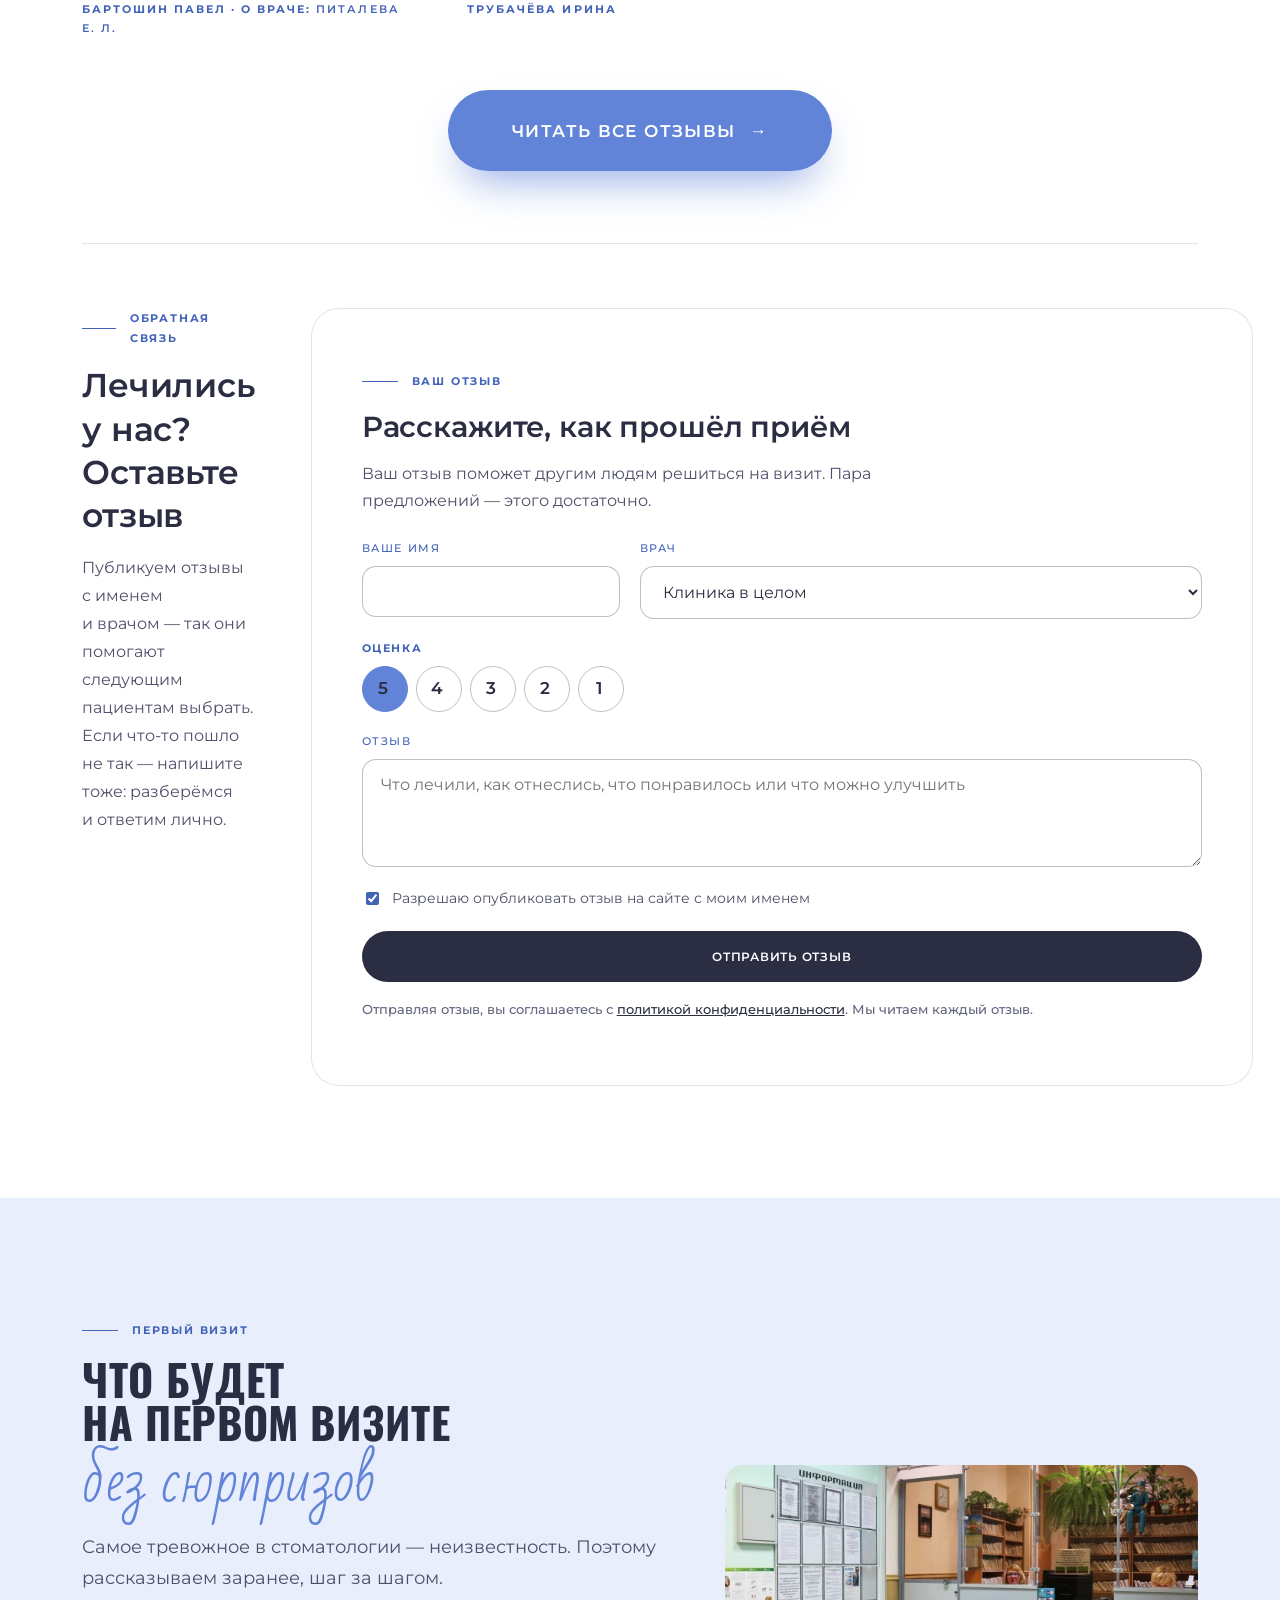
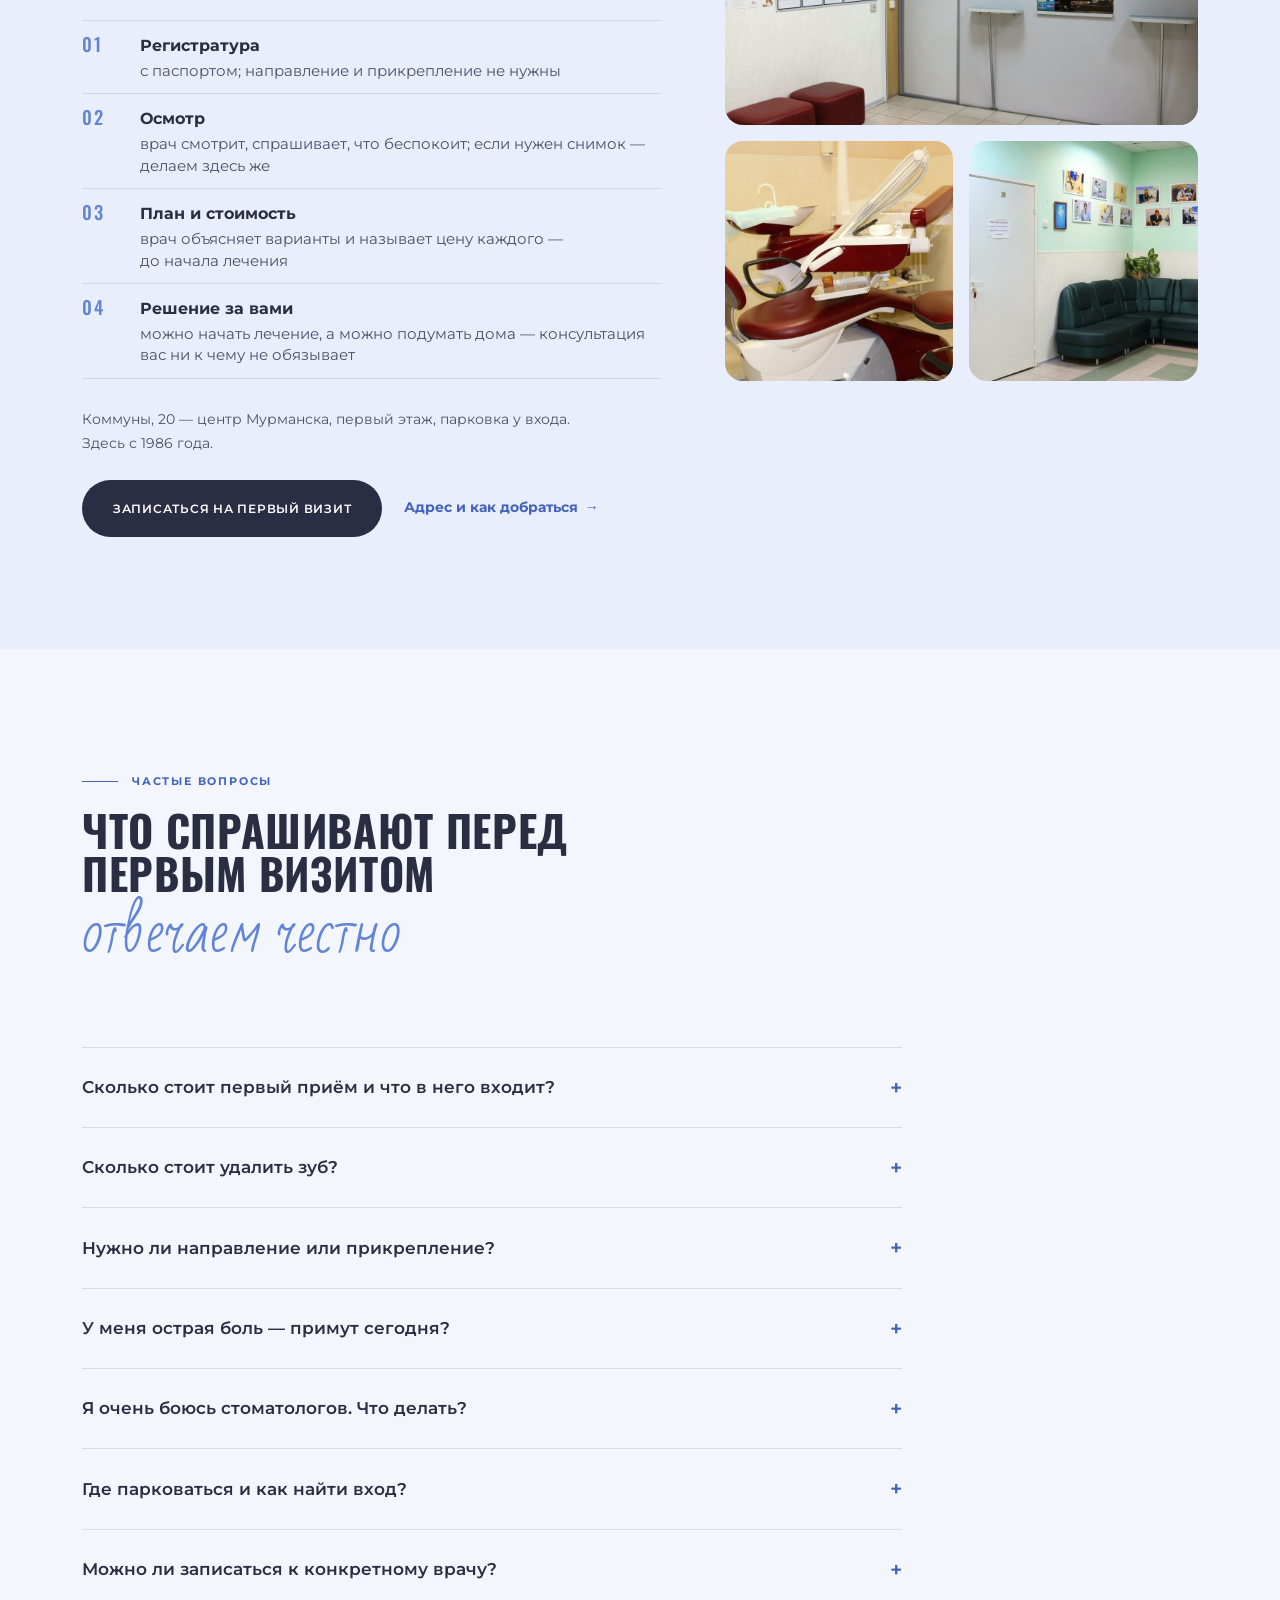
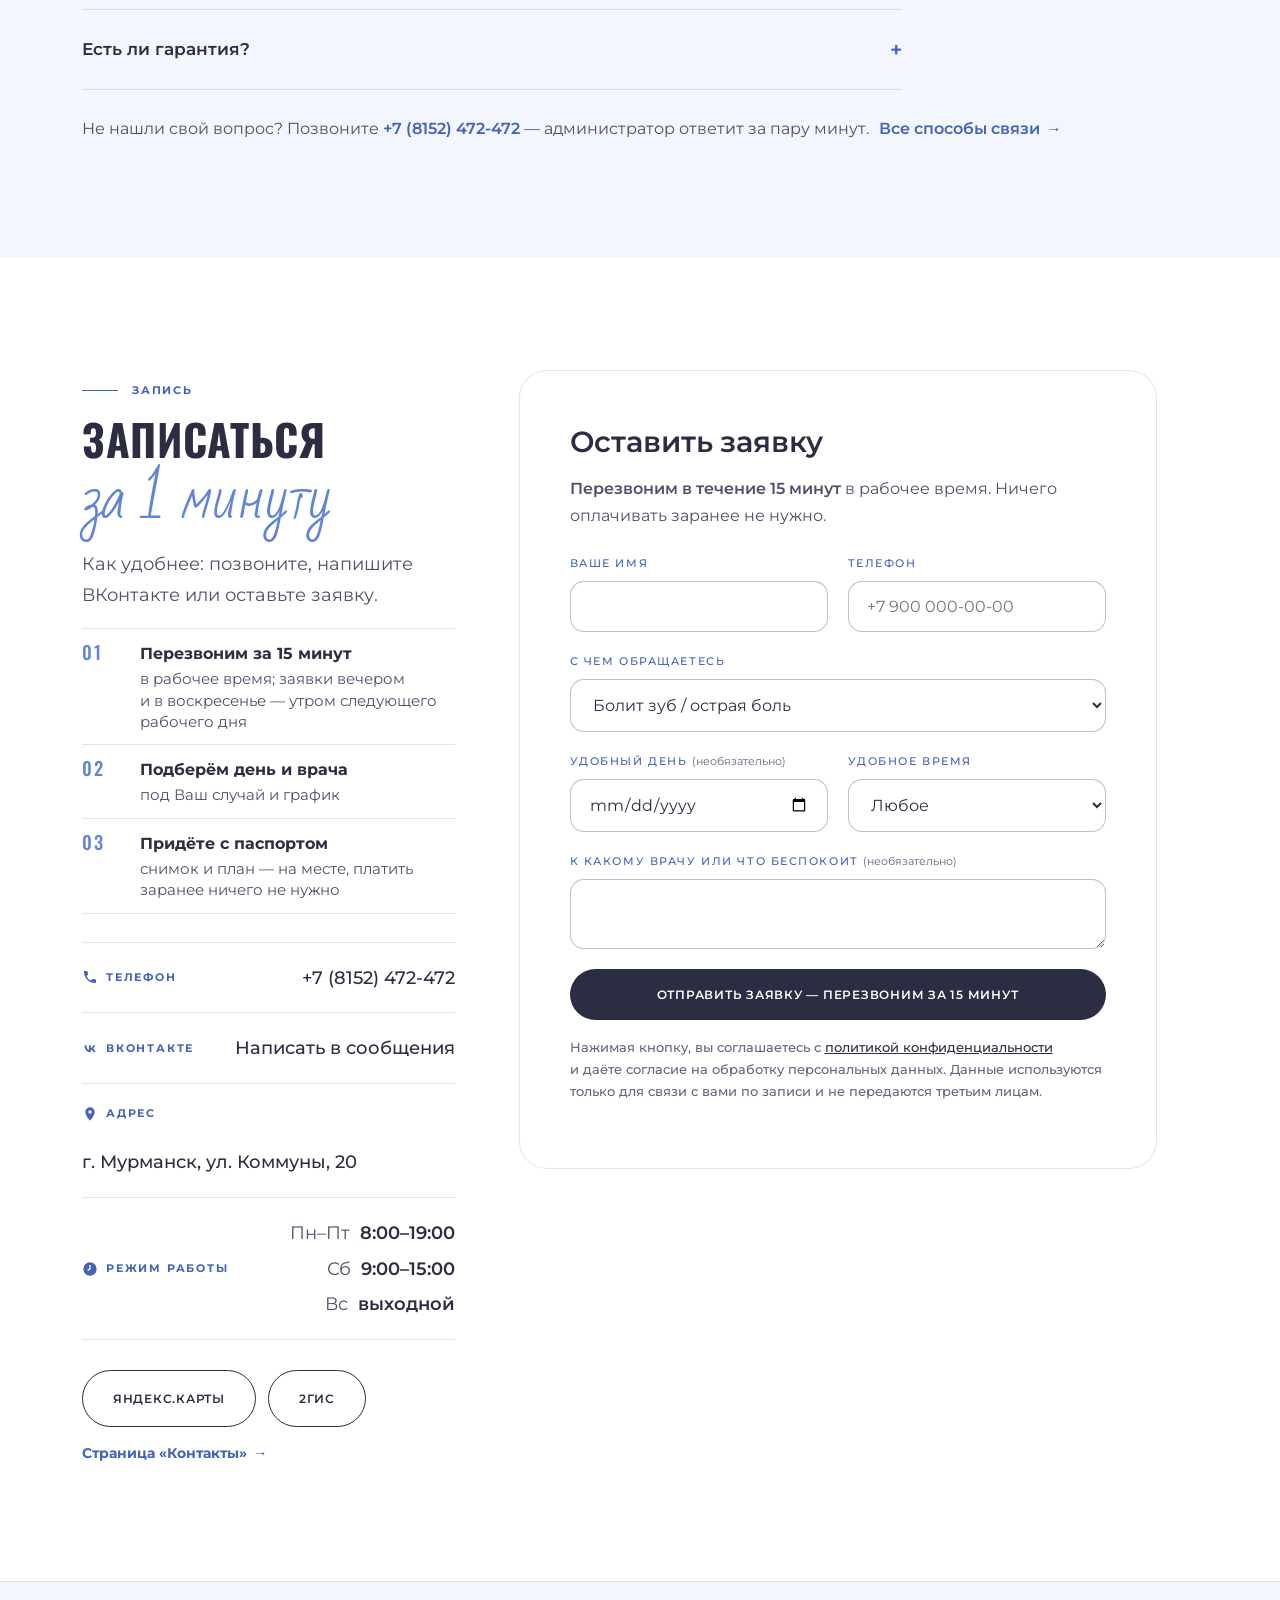
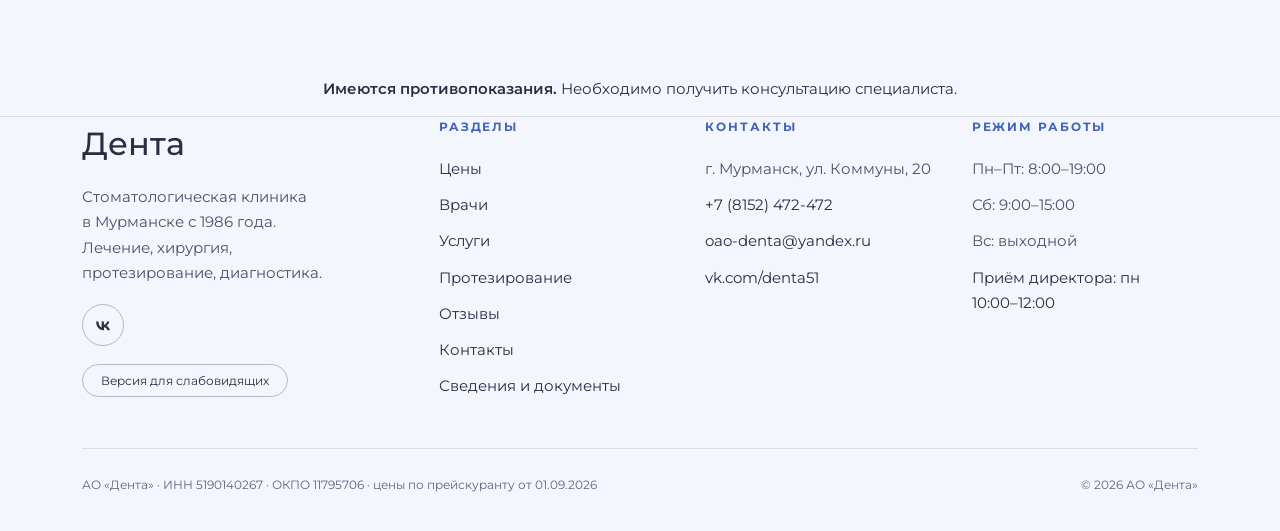
==== commit de93f681: "v26: script subtitles no longer touch headings on any page or width Co-Authored-By: Claude Sonnet 5." ====
--- a/index.html
+++ b/index.html
@@ -18,8 +18,8 @@
 <meta name="twitter:card" content="summary_large_image">
 <link rel="preload" href="assets/fonts/Montserrat-cyrillic-400.woff2" as="font" type="font/woff2" crossorigin>
 <link rel="preload" href="assets/fonts/Oswald-cyrillic-500.woff2" as="font" type="font/woff2" crossorigin>
-<link rel="stylesheet" href="assets/css/fonts.css?v=40">
-<link rel="stylesheet" href="assets/css/style.css?v=40">
+<link rel="stylesheet" href="assets/css/fonts.css?v=43">
+<link rel="stylesheet" href="assets/css/style.css?v=43">
 <script type="application/ld+json">
 {"@context":"https://schema.org","@type":"Dentist","name":"Стоматология «Дента»","legalName":"АО «Дента»","url":"https://dobermantrader.github.io/denta-site/","image":"https://dobermantrader.github.io/denta-site/assets/img/doctors/pitaleva.jpg","telephone":"+7-8152-47-24-72","email":"oao-denta@yandex.ru","foundingDate":"1986","address":{"@type":"PostalAddress","streetAddress":"ул. Коммуны, 20","addressLocality":"Мурманск","postalCode":"183038","addressCountry":"RU"},"openingHoursSpecification":[{"@type":"OpeningHoursSpecification","dayOfWeek":["Monday","Tuesday","Wednesday","Thursday","Friday"],"opens":"08:00","closes":"19:00"},{"@type":"OpeningHoursSpecification","dayOfWeek":"Saturday","opens":"09:00","closes":"15:00"}],"sameAs":["https://vk.com/denta51"],"priceRange":"₽₽"}
 </script>
@@ -82,19 +82,19 @@
       </div>
       <div class="hero__slides" data-slides aria-roledescription="слайд-шоу" aria-label="Врачи клиники и отзывы пациентов">
         <figure class="hero__slide is-active">
-          <img class="hero__photo" src="assets/img/doctors/pitaleva.jpg?v=40" alt="Питалева Елена Львовна, стоматолог-ортопед" style="object-position:58% 30%">
+          <img class="hero__photo" src="assets/img/doctors/pitaleva.jpg?v=43" alt="Питалева Елена Львовна, стоматолог-ортопед" style="object-position:58% 30%">
           <figcaption><div class="hero__reviews"><blockquote class="hero__review"><span class="hero__tag">Отзыв о враче</span><p class="hero__quote">«Съёмные протезы — как свои! Где только не протезировался, но здесь понравилось больше всего. Елена Львовна, вы лучшая!»</p><cite>Павел Бартошин</cite></blockquote></div><b>Питалева Елена Львовна</b><span>стоматолог-ортопед</span></figcaption>
         </figure>
         <figure class="hero__slide">
-          <img class="hero__photo" src="assets/img/doctors/klimov.jpg?v=40" alt="Климов Александр Дмитриевич, стоматолог-ортопед" style="object-position:70% 20%">
+          <img class="hero__photo" src="assets/img/doctors/klimov.jpg?v=43" alt="Климов Александр Дмитриевич, стоматолог-ортопед" style="object-position:70% 20%">
           <figcaption><div class="hero__reviews"><blockquote class="hero__review"><span class="hero__tag">Отзыв о клинике</span><p class="hero__quote">«Очень внимательный персонал. Ответственно относятся к пациентам, добросовестно выполняют свою работу».</p><cite>Ирина Трубачёва</cite></blockquote></div><b>Климов Александр Дмитриевич</b><span>стоматолог-ортопед</span></figcaption>
         </figure>
         <figure class="hero__slide">
-          <img class="hero__photo" src="assets/img/doctors/pitaleva.jpg?v=40" alt="Питалева Елена Львовна, стоматолог-ортопед" style="object-position:58% 30%">
+          <img class="hero__photo" src="assets/img/doctors/pitaleva.jpg?v=43" alt="Питалева Елена Львовна, стоматолог-ортопед" style="object-position:58% 30%">
           <figcaption><div class="hero__reviews"><blockquote class="hero__review"><span class="hero__tag">Отзыв о враче</span><p class="hero__quote">«Коллектив просто чудесный. Елена Львовна Питалёва — просто кудесница в своём деле. Рекомендую, не пожалеете».</p><cite>Лариса Раскошная</cite></blockquote></div><b>Питалева Елена Львовна</b><span>стоматолог-ортопед</span></figcaption>
         </figure>
         <figure class="hero__slide">
-          <img class="hero__photo" src="assets/img/doctors/misyachenko.jpg?v=40" alt="Мисяченко Галина Борисовна, врач-стоматолог" style="object-position:62% 25%">
+          <img class="hero__photo" src="assets/img/doctors/misyachenko.jpg?v=43" alt="Мисяченко Галина Борисовна, врач-стоматолог" style="object-position:62% 25%">
           <figcaption><div class="hero__reviews"><blockquote class="hero__review"><span class="hero__tag">Отзыв о клинике</span><p class="hero__quote">«Великолепный специалист, очень довольна. Знает свою работу и относится действительно по-человечески».</p><cite>Женечка Ильинова</cite></blockquote></div><b>Мисяченко Галина Борисовна</b><span>врач-стоматолог</span></figcaption>
         </figure>
         <div class="hero__dots" role="tablist" aria-label="Переключение слайдов"></div>
@@ -250,15 +250,15 @@
         <div><p class="lede">8 практикующих врачей: 4 ортопеда — протезирование и коронки, 4 врача — лечение зубов и дёсен. Нажмите «Записаться к врачу» — заявка уйдёт именно к нему. Не знаете, к кому, — администратор подскажет по телефону.</p><a class="section-link" href="vrachi.html">Все врачи <span aria-hidden="true">→</span></a></div>
       </div>
       <div class="team">
-        <div class="doctor"><img class="doctor__photo" src="assets/img/doctors/pitaleva.jpg?v=40" alt="Питалева Елена Львовна" loading="lazy"><div class="doctor__body"><h3><a href="vrachi.html#pitaleva">Питалева Елена Львовна</a></h3><p class="doctor__since">В профессии с 1985 года<br>Стаж — 41 год</p><p class="role">Стоматолог-ортопед · протезирование</p><a class="doctor__tag" href="otzyvy.html?doctor=pitaleva#otzyvy-list">2 отзыва о враче →</a></div><a class="btn btn--outline btn--sm" href="#zapis" data-doctor="Питалева Елена Львовна">Записаться к врачу</a></div>
-        <div class="doctor"><img class="doctor__photo" src="assets/img/doctors/klimov.jpg?v=40" alt="Климов Александр Дмитриевич" loading="lazy"><div class="doctor__body"><h3><a href="vrachi.html#klimov">Климов Александр Дмитриевич</a></h3><p class="doctor__since">В профессии с 2001 года<br>Стаж — 25 лет</p><p class="role">Стоматолог-ортопед · протезирование</p></div><a class="btn btn--outline btn--sm" href="#zapis" data-doctor="Климов Александр Дмитриевич">Записаться к врачу</a></div>
-        <div class="doctor"><img class="doctor__photo" src="assets/img/doctors/plaunov.jpg?v=40" alt="Плаунов Михаил Григорьевич" loading="lazy"><div class="doctor__body"><h3><a href="vrachi.html#plaunov">Плаунов Михаил Григорьевич</a></h3><p class="doctor__since">В профессии с 1980 года<br>Стаж — 46 лет</p><p class="role">Стоматолог-ортопед · протезирование</p></div><a class="btn btn--outline btn--sm" href="#zapis" data-doctor="Плаунов Михаил Григорьевич">Записаться к врачу</a></div>
+        <div class="doctor"><img class="doctor__photo" src="assets/img/doctors/pitaleva.jpg?v=43" alt="Питалева Елена Львовна" loading="lazy"><div class="doctor__body"><h3><a href="vrachi.html#pitaleva">Питалева Елена Львовна</a></h3><p class="doctor__since">В профессии с 1985 года<br>Стаж — 41 год</p><p class="role">Стоматолог-ортопед · протезирование</p><a class="doctor__tag" href="otzyvy.html?doctor=pitaleva#otzyvy-list">2 отзыва о враче →</a></div><a class="btn btn--outline btn--sm" href="#zapis" data-doctor="Питалева Елена Львовна">Записаться к врачу</a></div>
+        <div class="doctor"><img class="doctor__photo" src="assets/img/doctors/klimov.jpg?v=43" alt="Климов Александр Дмитриевич" loading="lazy"><div class="doctor__body"><h3><a href="vrachi.html#klimov">Климов Александр Дмитриевич</a></h3><p class="doctor__since">В профессии с 2001 года<br>Стаж — 25 лет</p><p class="role">Стоматолог-ортопед · протезирование</p></div><a class="btn btn--outline btn--sm" href="#zapis" data-doctor="Климов Александр Дмитриевич">Записаться к врачу</a></div>
+        <div class="doctor"><img class="doctor__photo" src="assets/img/doctors/plaunov.jpg?v=43" alt="Плаунов Михаил Григорьевич" loading="lazy"><div class="doctor__body"><h3><a href="vrachi.html#plaunov">Плаунов Михаил Григорьевич</a></h3><p class="doctor__since">В профессии с 1980 года<br>Стаж — 46 лет</p><p class="role">Стоматолог-ортопед · протезирование</p></div><a class="btn btn--outline btn--sm" href="#zapis" data-doctor="Плаунов Михаил Григорьевич">Записаться к врачу</a></div>
         <div class="doctor"><div class="avatar" aria-hidden="true">ЭН</div><div class="doctor__body"><h3><a href="vrachi.html#nikitin">Никитин Эдуард Витальевич</a></h3><p class="doctor__since">В профессии с 1995 года<br>Стаж — 31 год</p><p class="role">Стоматолог-ортопед · протезирование</p></div><a class="btn btn--outline btn--sm" href="#zapis" data-doctor="Никитин Эдуард Витальевич">Записаться к врачу</a></div>
-        <div class="doctor"><img class="doctor__photo" src="assets/img/doctors/misyachenko.jpg?v=40" alt="Мисяченко Галина Борисовна" loading="lazy"><div class="doctor__body"><h3><a href="vrachi.html#misyachenko">Мисяченко Галина Борисовна</a></h3><p class="doctor__since">В профессии с 1976 года<br>Стаж — 50 лет</p><p class="role">Врач-стоматолог · лечение</p></div><a class="btn btn--outline btn--sm" href="#zapis" data-doctor="Мисяченко Галина Борисовна">Записаться к врачу</a></div>
+        <div class="doctor"><img class="doctor__photo" src="assets/img/doctors/misyachenko.jpg?v=43" alt="Мисяченко Галина Борисовна" loading="lazy"><div class="doctor__body"><h3><a href="vrachi.html#misyachenko">Мисяченко Галина Борисовна</a></h3><p class="doctor__since">В профессии с 1976 года<br>Стаж — 50 лет</p><p class="role">Врач-стоматолог · лечение</p></div><a class="btn btn--outline btn--sm" href="#zapis" data-doctor="Мисяченко Галина Борисовна">Записаться к врачу</a></div>
         <div class="doctor"><div class="avatar" aria-hidden="true">ОЛ</div><div class="doctor__body"><h3><a href="vrachi.html#lavrenova">Лавренова Ольга Ивановна</a></h3><p class="doctor__since">В профессии с 1993 года<br>Стаж — 33 года</p><p class="role">Врач-стоматолог · лечение</p></div><a class="btn btn--outline btn--sm" href="#zapis" data-doctor="Лавренова Ольга Ивановна">Записаться к врачу</a></div>
-        <div class="doctor"><img class="doctor__photo" src="assets/img/doctors/semenova.jpg?v=40" alt="Семенова Елена Борисовна" loading="lazy"><div class="doctor__body"><h3><a href="vrachi.html#semenova">Семенова Елена Борисовна</a></h3><p class="doctor__since">В профессии с 1986 года<br>Стаж — 40 лет</p><p class="role">Врач-стоматолог · лечение</p></div><a class="btn btn--outline btn--sm" href="#zapis" data-doctor="Семенова Елена Борисовна">Записаться к врачу</a></div>
-        <div class="doctor"><img class="doctor__photo" src="assets/img/doctors/polovinko.jpg?v=40" alt="Половинко Елена Владимировна" loading="lazy"><div class="doctor__body"><h3><a href="vrachi.html#polovinko">Половинко Елена Владимировна</a></h3><p class="doctor__since">В профессии с 1979 года<br>Стаж — 47 лет</p><p class="role">Зубной врач · лечение</p></div><a class="btn btn--outline btn--sm" href="#zapis" data-doctor="Половинко Елена Владимировна">Записаться к врачу</a></div>
-        <div class="doctor"><img class="doctor__photo" src="assets/img/doctors/elpanova.jpg?v=40" alt="Елпанова Татьяна Анатольевна" loading="lazy"><div class="doctor__body"><h3>Елпанова Татьяна Анатольевна</h3><p class="doctor__since">Врач-стоматолог, в профессии с 1987 года<br>Стаж — 39 лет</p><p class="role">Генеральный директор · врач-стоматолог · лечение</p></div><a class="btn btn--outline btn--sm" href="mailto:oao-denta@yandex.ru">Написать директору</a></div>
+        <div class="doctor"><img class="doctor__photo" src="assets/img/doctors/semenova.jpg?v=43" alt="Семенова Елена Борисовна" loading="lazy"><div class="doctor__body"><h3><a href="vrachi.html#semenova">Семенова Елена Борисовна</a></h3><p class="doctor__since">В профессии с 1986 года<br>Стаж — 40 лет</p><p class="role">Врач-стоматолог · лечение</p></div><a class="btn btn--outline btn--sm" href="#zapis" data-doctor="Семенова Елена Борисовна">Записаться к врачу</a></div>
+        <div class="doctor"><img class="doctor__photo" src="assets/img/doctors/polovinko.jpg?v=43" alt="Половинко Елена Владимировна" loading="lazy"><div class="doctor__body"><h3><a href="vrachi.html#polovinko">Половинко Елена Владимировна</a></h3><p class="doctor__since">В профессии с 1979 года<br>Стаж — 47 лет</p><p class="role">Зубной врач · лечение</p></div><a class="btn btn--outline btn--sm" href="#zapis" data-doctor="Половинко Елена Владимировна">Записаться к врачу</a></div>
+        <div class="doctor"><img class="doctor__photo" src="assets/img/doctors/elpanova.jpg?v=43" alt="Елпанова Татьяна Анатольевна" loading="lazy"><div class="doctor__body"><h3>Елпанова Татьяна Анатольевна</h3><p class="doctor__since">Врач-стоматолог, в профессии с 1987 года<br>Стаж — 39 лет</p><p class="role">Генеральный директор · врач-стоматолог · лечение</p></div><a class="btn btn--outline btn--sm" href="mailto:oao-denta@yandex.ru">Написать директору</a></div>
       </div>
 
     </div>
@@ -566,7 +566,7 @@
   </div>
 </footer>
 
-<script src="assets/js/main.js?v=40"></script>
+<script src="assets/js/main.js?v=43"></script>
 <script src="assets/js/content.js?v=1" defer></script>
 </body>
 </html>
--- a/assets/css/style.css
+++ b/assets/css/style.css
@@ -1881,3 +1881,21 @@
 @media (min-width: 721px) and (max-width: 1020px) {
   .hero h1 { width: max-content; max-width: 100%; display: inline-grid; font-size: clamp(2.4rem, 7.2vw, 3.6rem); }
 }
+
+/* v26 — рукописная строка под заголовком: небольшой зазор, без наложения на буквы */
+h2 em, .urgent--offer h2 em, .family h2 em, .cta-band h2 em { margin-top: 0.2em; line-height: 1; }
+.page-hero h1 em { margin-top: 0.12em; line-height: 1; }
+@media (max-width: 720px) {
+  h2 em, .urgent--offer h2 em, .family h2 em, .cta-band h2 em { margin-top: 0.18em; }
+  .page-hero h1 em { margin-top: 0.1em; }
+}
+
+/* v26.1 — у заголовков страниц (h1) запас больше, чем у заголовков блоков */
+.page-hero h1 em { margin-top: 0.32em; }
+@media (max-width: 720px) { .page-hero h1 em { margin-top: 0.26em; } }
+
+/* v26.2 — телефон: запас под рукописной строкой */
+@media (max-width: 720px) {
+  h2 em, .urgent--offer h2 em, .family h2 em, .cta-band h2 em { margin-top: 0.27em; }
+  .page-hero h1 em { margin-top: 0.34em; }
+}
